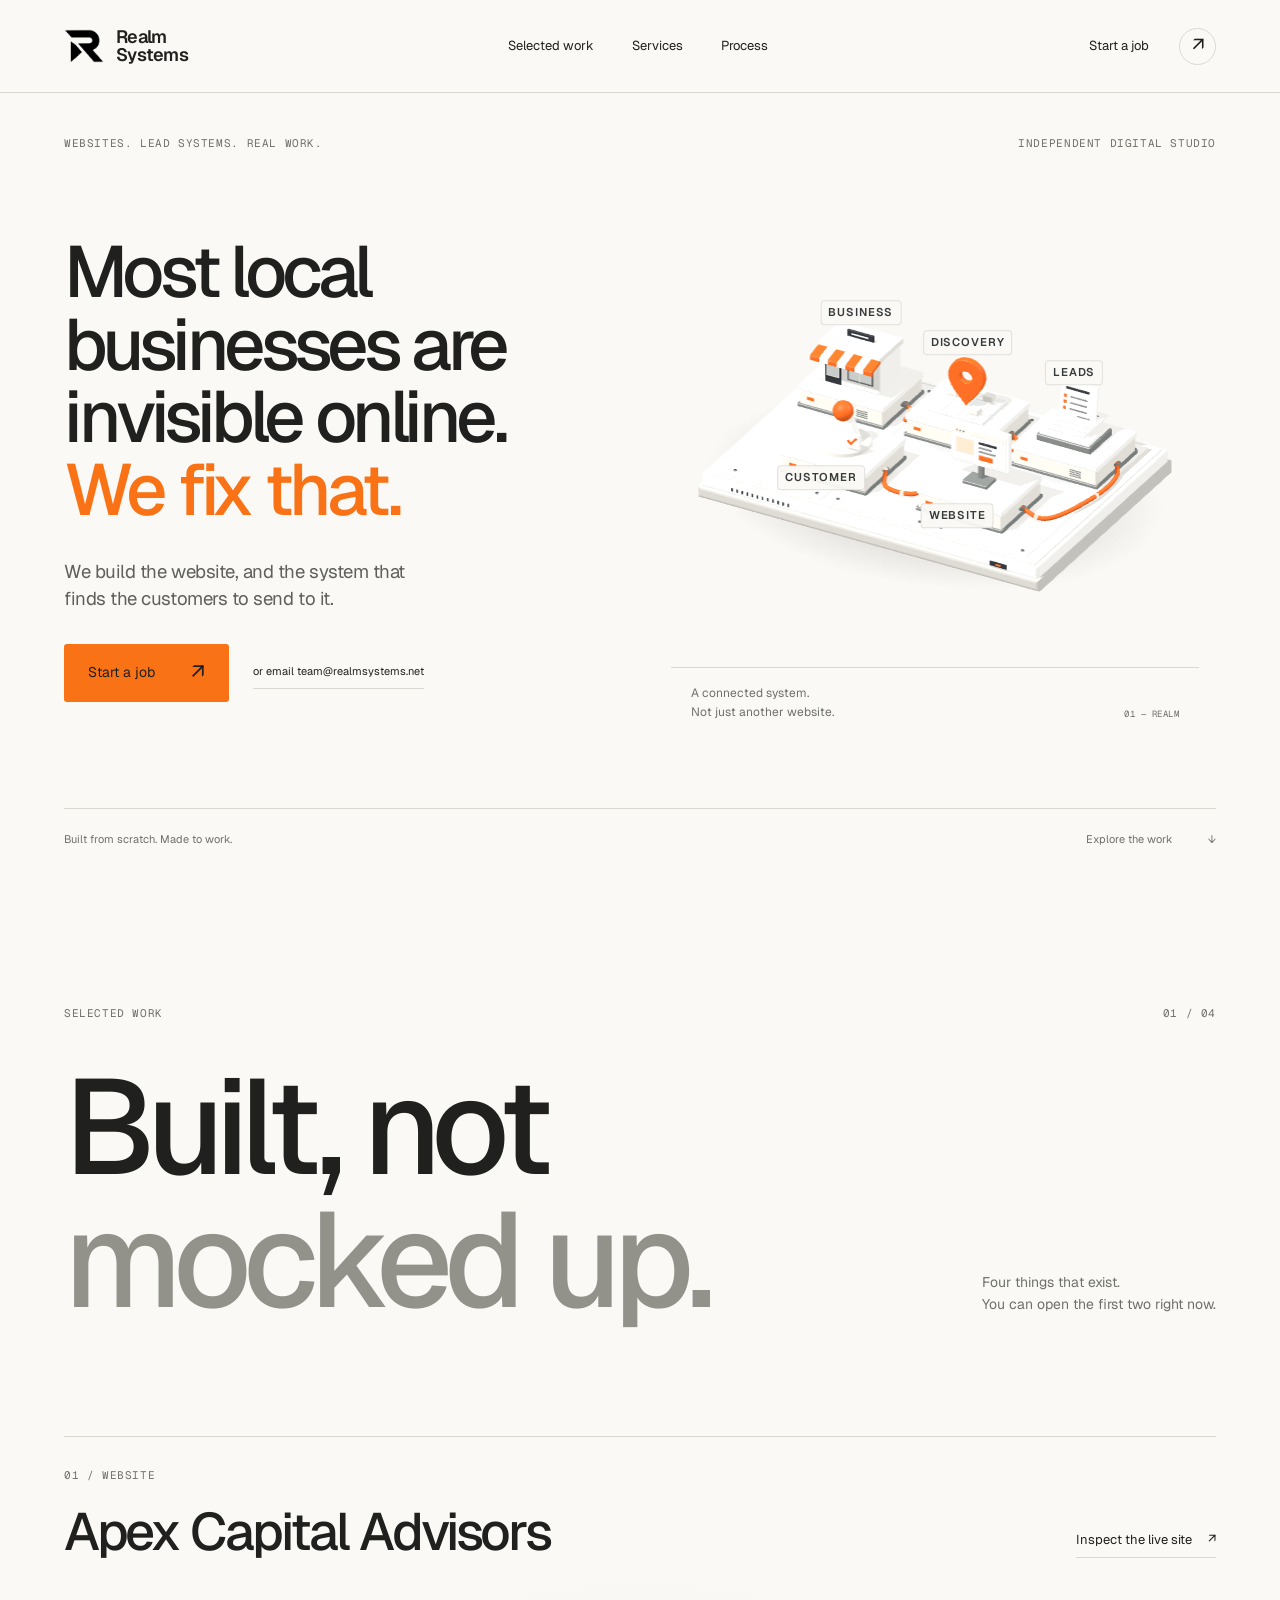
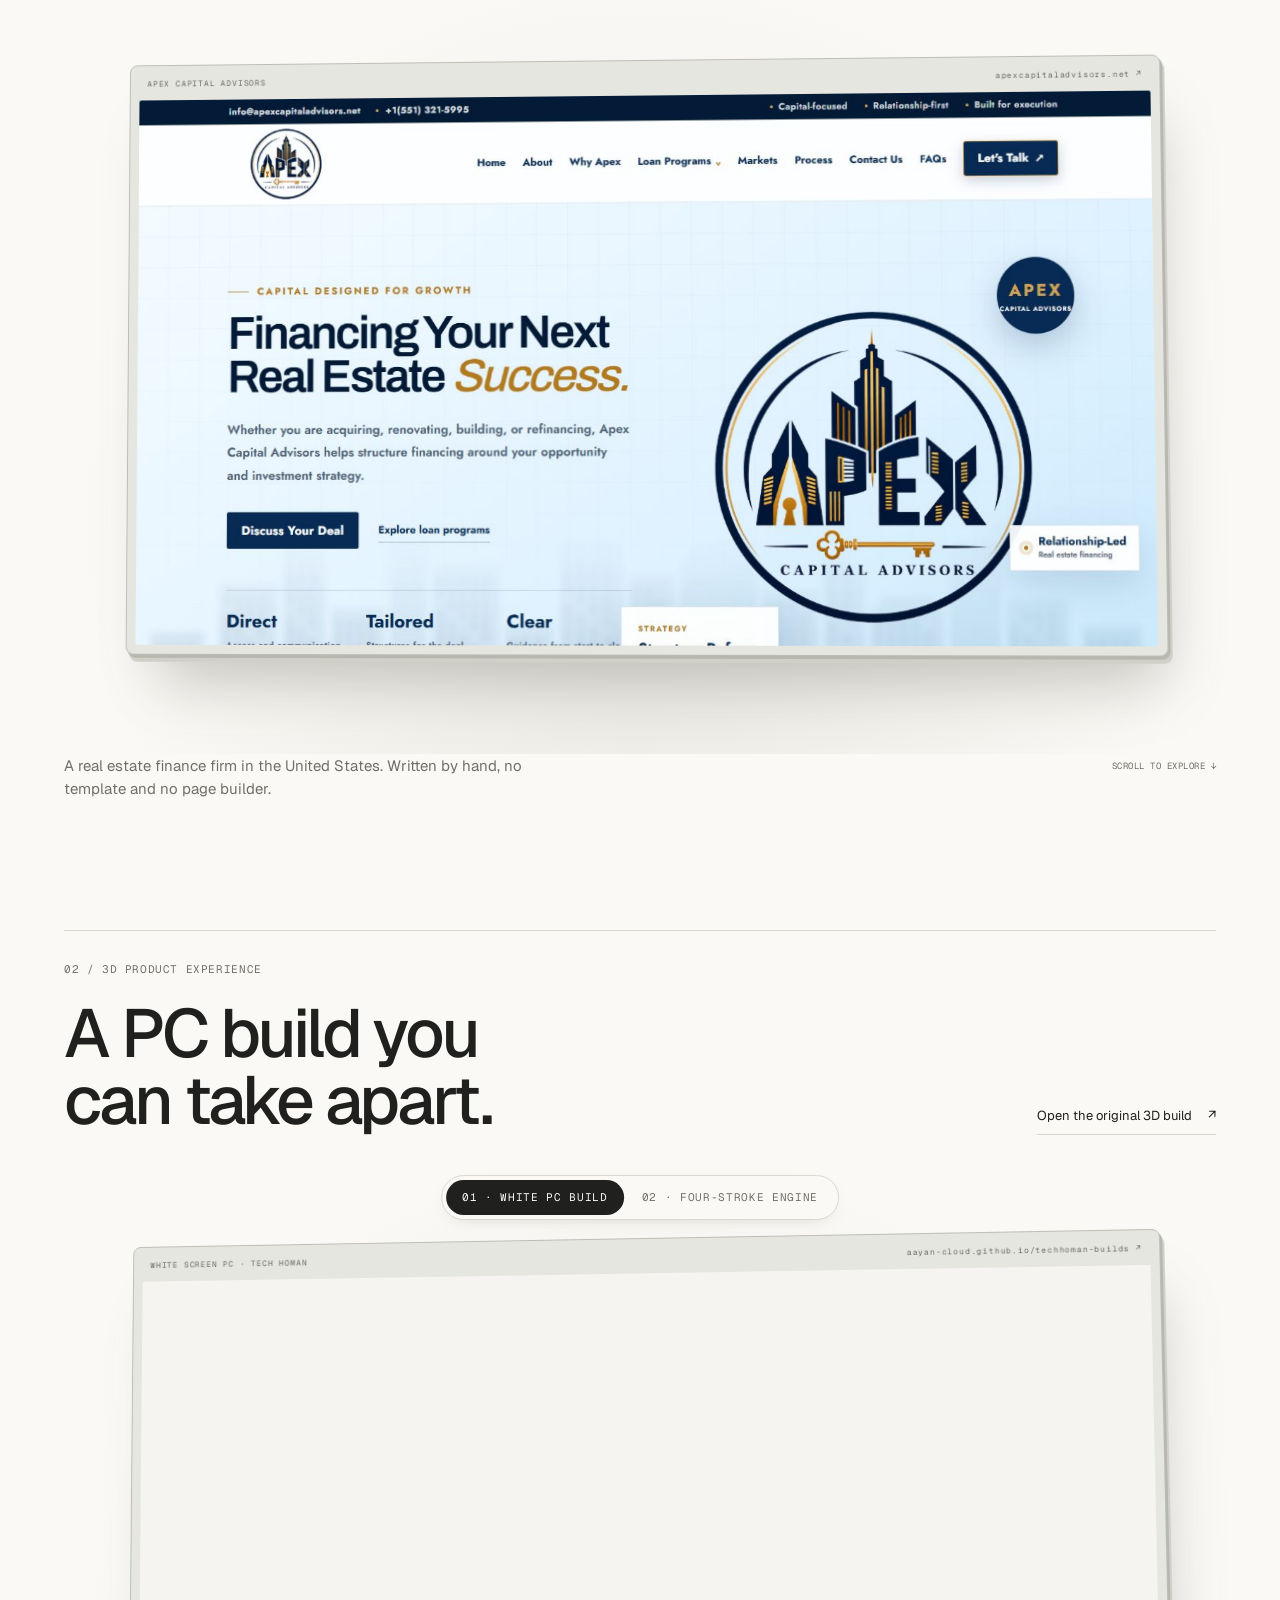
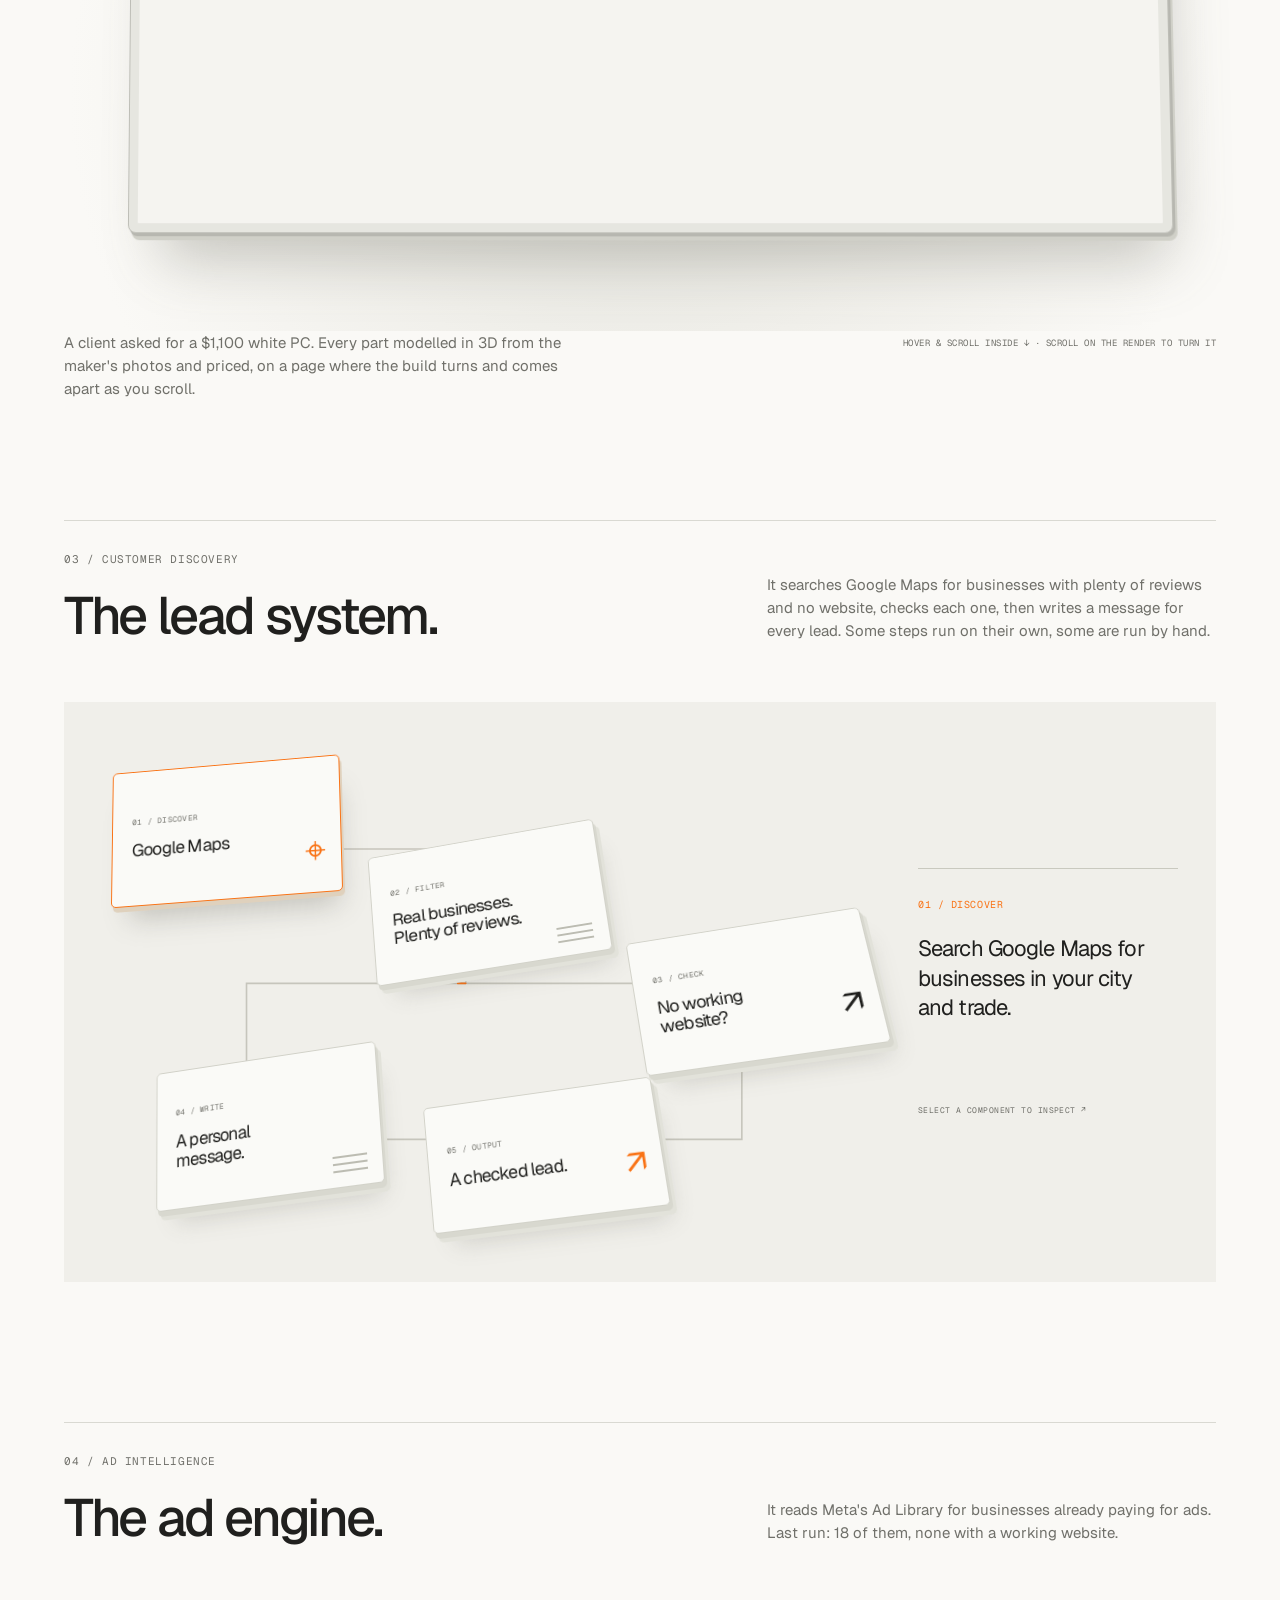
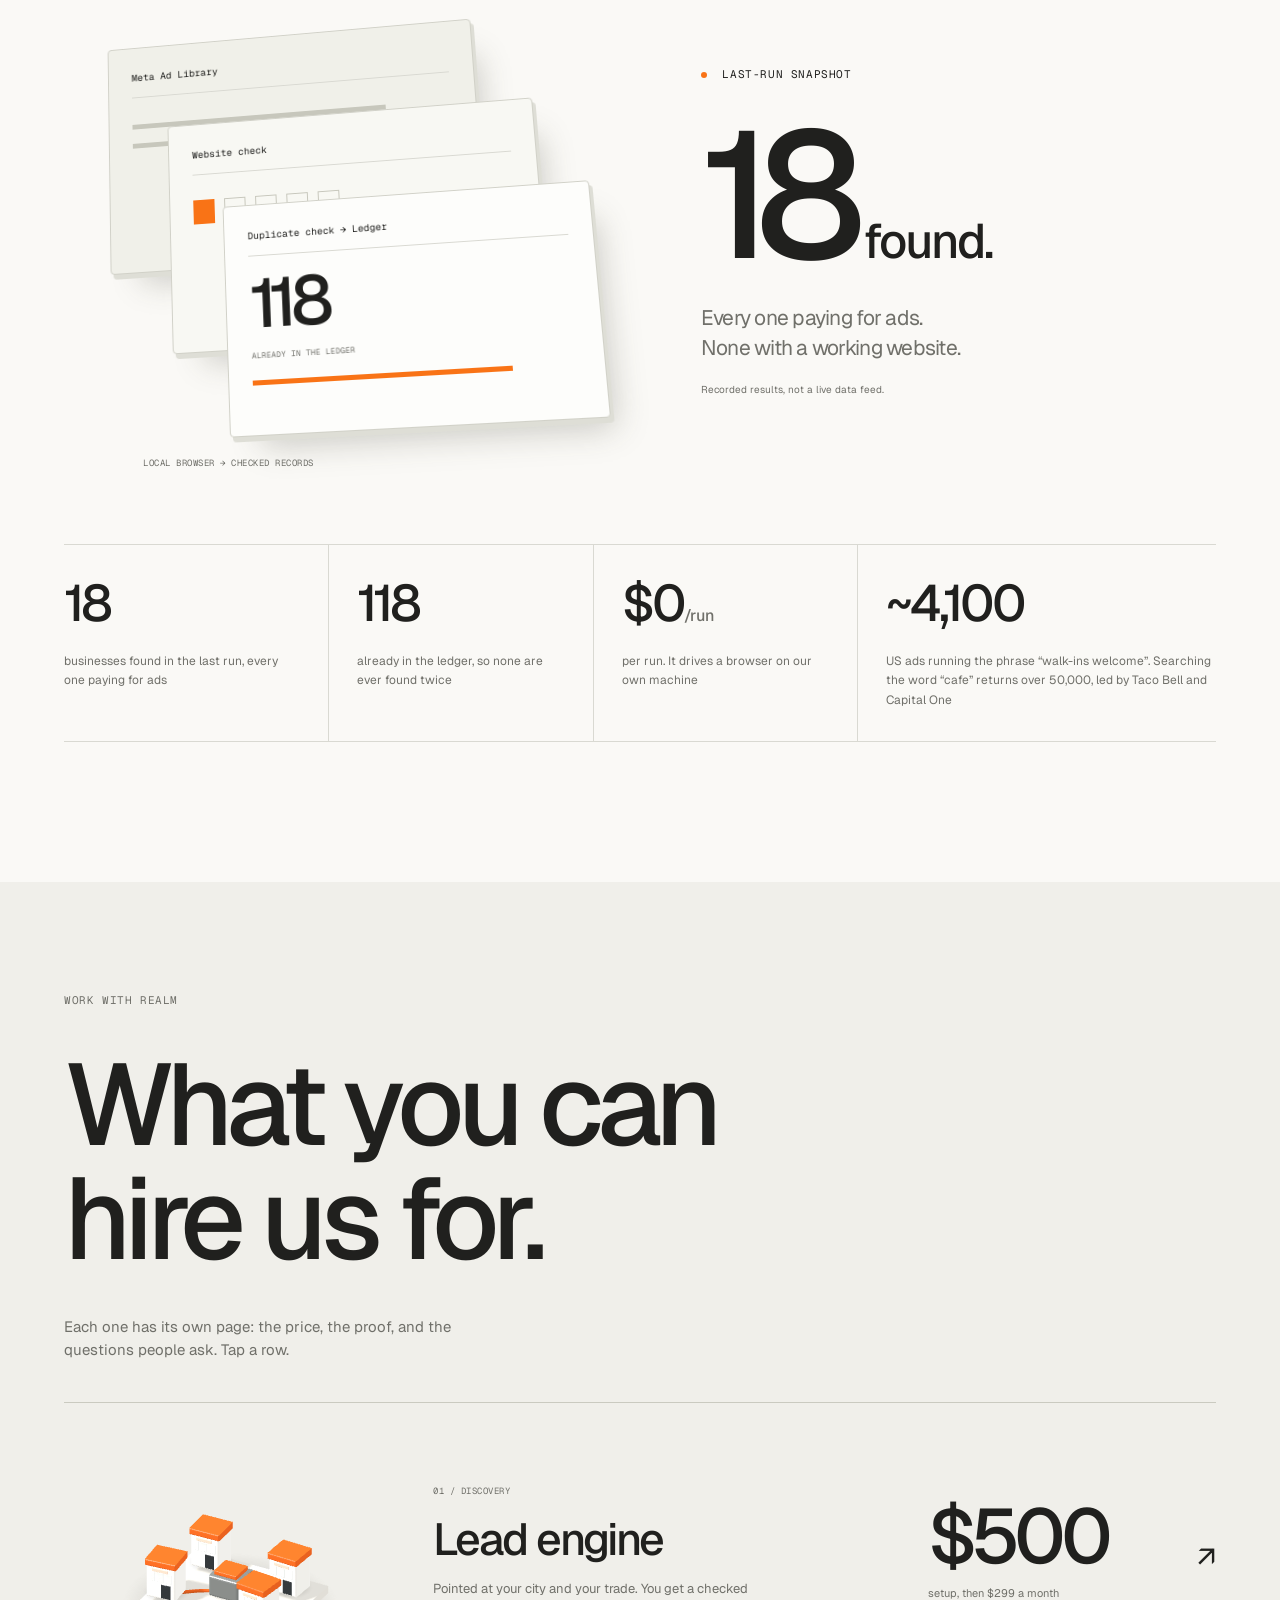
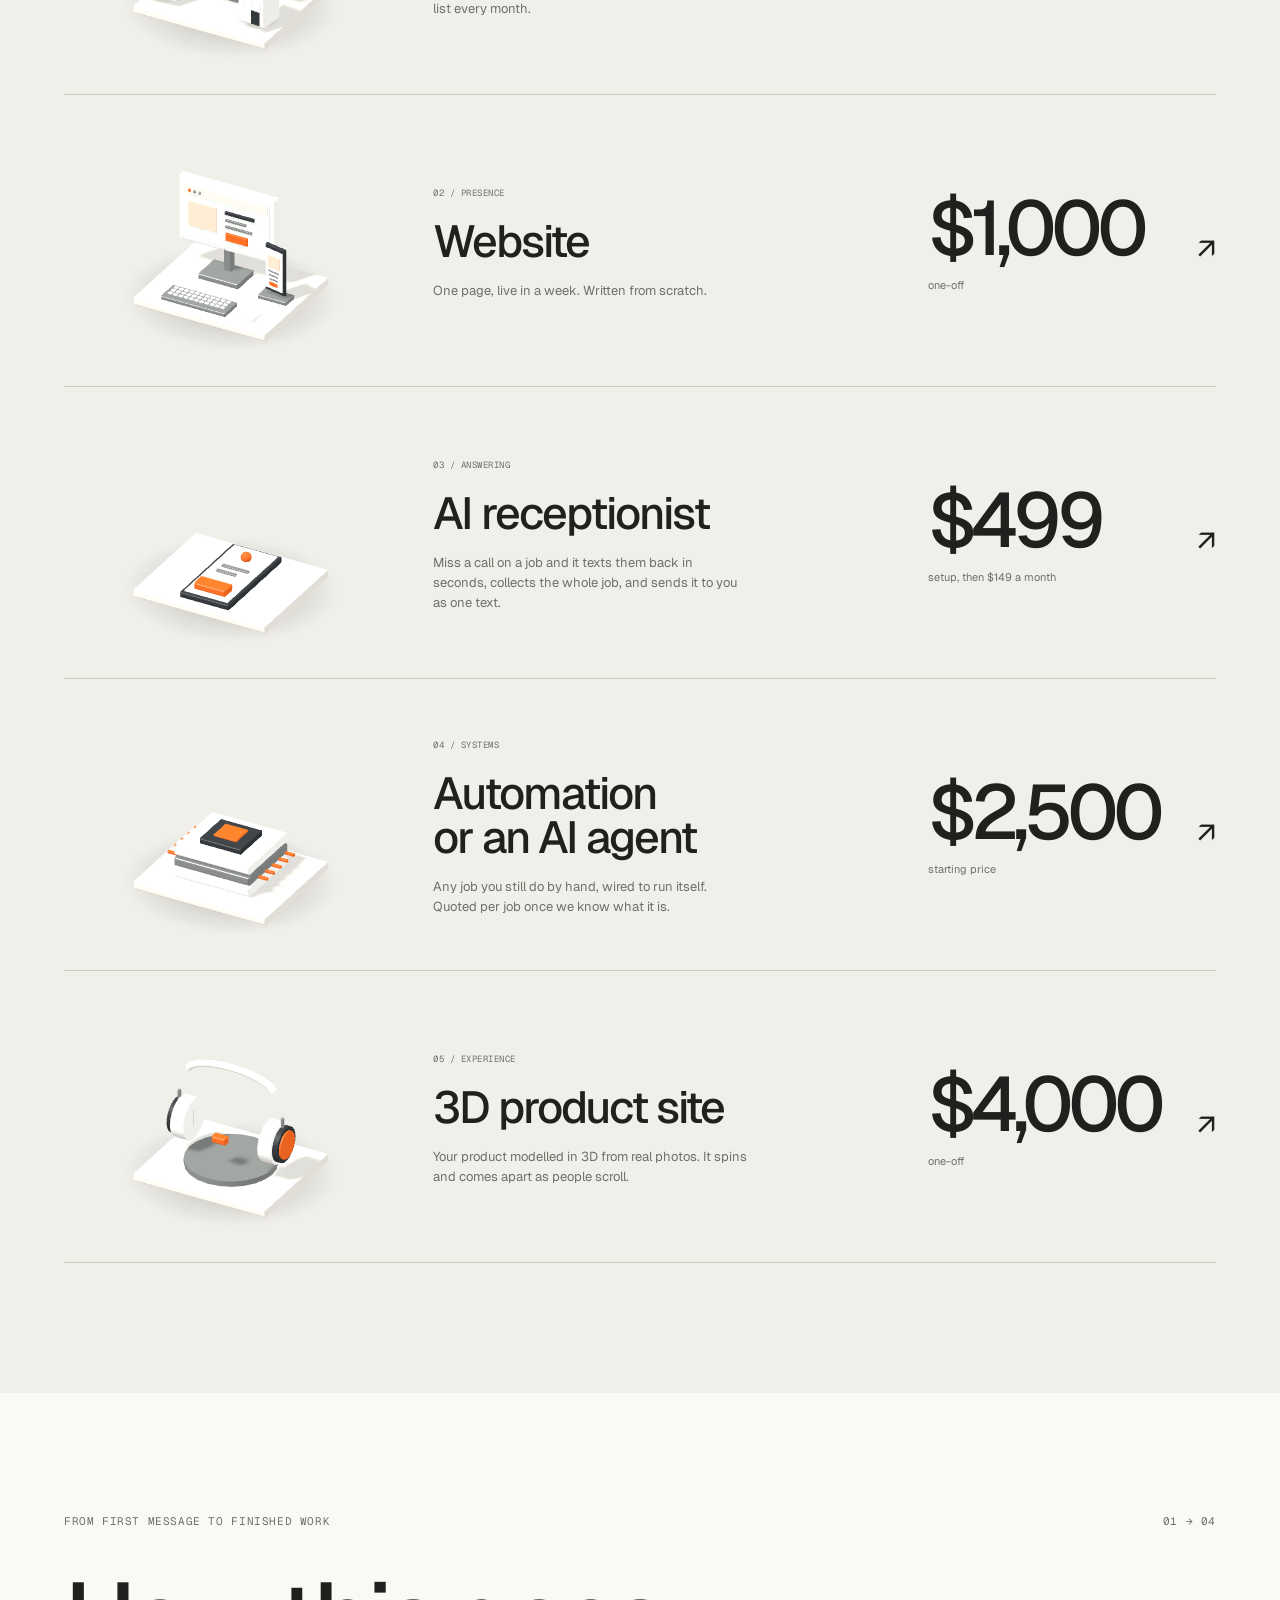
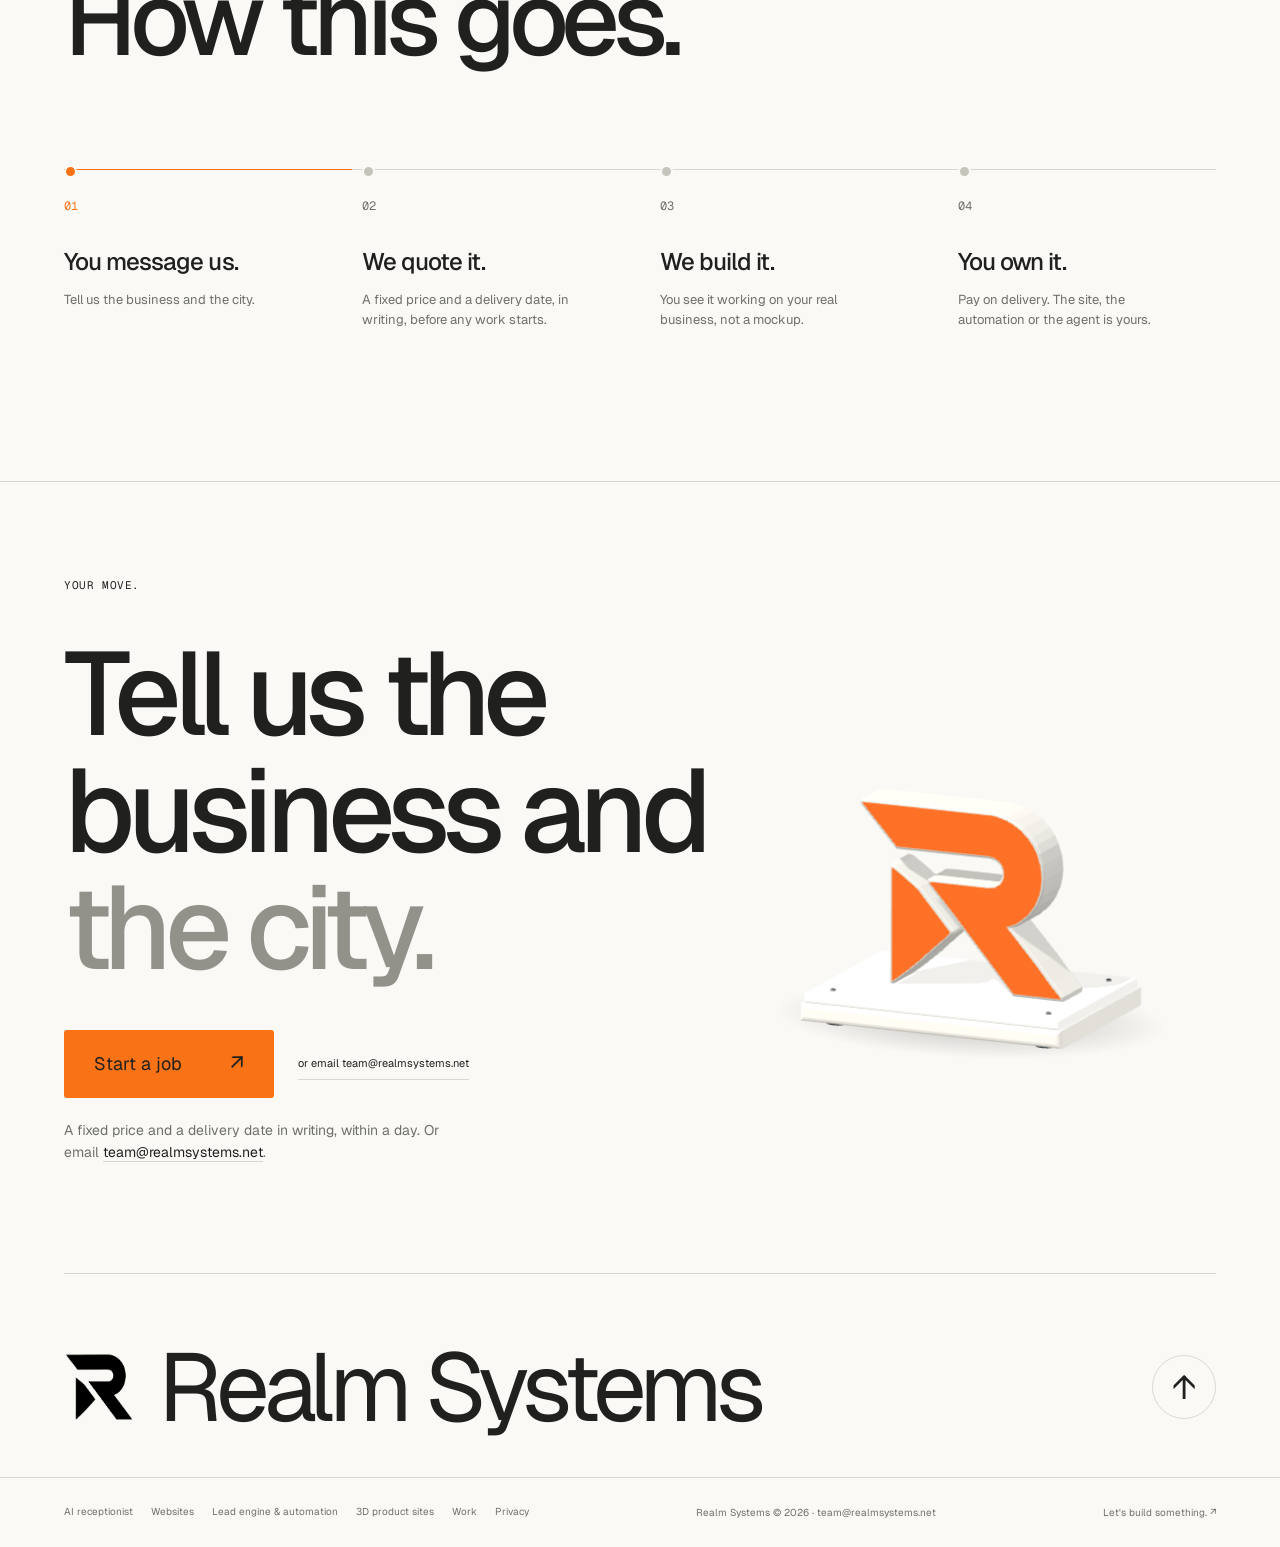
==== index.html @ 483e9499 "Second 3D example: a live four-stroke engine, switchable above the PC build The #pcbuild frame gets " ====
<!doctype html>
<html lang="en">
<head>
<meta charset="utf-8"><meta name="viewport" content="width=device-width,initial-scale=1">
<title>Realm Systems — Built, not mocked up.</title>
<meta name="description" content="AI receptionists, automations, websites and 3D product sites for local businesses. AI receptionist $499 setup then $149 a month. Websites from $1,000.">
<meta property="og:title" content="Realm Systems"><meta property="og:description" content="AI receptionists, automations, websites and 3D product sites for local businesses."><meta property="og:image" content="https://realmsystems.net/assets/logo.png">
<link rel="canonical" href="https://realmsystems.net/">
<script>if(/.pages.dev$/.test(location.hostname))location.replace("https://realmsystems.net"+location.pathname+location.search+location.hash);</script>
<link rel="icon" href="assets/favicon.png"><link rel="preconnect" href="https://fonts.googleapis.com"><link rel="preconnect" href="https://fonts.gstatic.com" crossorigin>
<link href="https://fonts.googleapis.com/css2?family=Geist:wght@400;500;600;700;800;900&family=Geist+Mono:wght@400;500&display=swap" rel="stylesheet">
<link rel="stylesheet" href="styles.css?v=pages7"><link rel="stylesheet" href="pc-original.css">
</head>
<body>
<a class="skip" href="#main">Skip to content</a>

<header class="nav" id="nav"><div class="wrap nav__in"><a class="brand" href="#top"><img src="assets/realm-mark.png" alt="Realm Systems" width="36" height="36"><span>Realm<br>Systems</span></a><nav aria-label="Main navigation"><a href="#work">Selected work</a><a href="#services">Services</a><a href="#process">Process</a></nav><a class="nav__cta" href="start.html">Start a job <span aria-hidden="true">↗︎</span></a></div></header>
<canvas id="gl" aria-hidden="true"></canvas>
<main id="main">
<section class="hero" id="top"><div class="wrap">
<div class="eyebrow hero__eyebrow"><span>Websites. Lead systems. Real work.</span><span class="hero__edition">Independent digital studio</span></div>
<div class="hero__grid"><div class="hero__copy"><h1>Most local businesses are invisible online.<br><span>We fix that.</span></h1><p class="lead">We build the website, and the system that finds the customers to send to it.</p><div class="hero__cta"><a class="btn" href="start.html">Start a job <span aria-hidden="true">↗︎</span></a><a class="text-link" href="mailto:team@realmsystems.net">or email team@realmsystems.net</a></div></div><div class="hero__installation"><div id="hero-stage" class="hero__stage" role="img" aria-label="An architectural installation of the business discovery, lead and website system"></div><div class="exhibit-caption"><span>A connected system.<br>Not just another website.</span><span class="mono">01 — REALM</span></div></div></div>
<div class="hero__bottom"><span>Built from scratch. Made to work.</span><a href="#work">Explore the work <span aria-hidden="true">↓</span></a></div>
</div></section>
<section class="work" id="work"><div class="wrap"><div class="section-top"><span class="eyebrow">Selected work</span><span class="mono">01 / 04</span></div><div class="work__head"><h2>Built, not<br><span class="soft">mocked up.</span></h2><p>Four things that exist.<br>You can open the first two right now.</p></div>
<article class="apex" id="apex"><div class="project-heading"><div><span class="eyebrow">01 / Website</span><h3>Apex Capital Advisors</h3></div><a class="text-link" href="https://www.apexcapitaladvisors.net/" target="_blank" rel="noopener">Inspect the live site <span aria-hidden="true">↗︎</span></a></div><div class="apex__stage" id="apex-stage"><div class="apex__frame" id="apex-frame"><div class="apex__edge"><span>APEX CAPITAL ADVISORS</span><span>apexcapitaladvisors.net ↗︎</span></div><div class="apex__screen"><img id="apex-shot" src="assets/apex-desktop.jpg" alt="The actual Apex Capital Advisors homepage" width="1440" height="4585" loading="lazy"></div></div></div><div class="project-foot"><p>A real estate finance firm in the United States. Written by hand, no template and no page builder.</p><span class="mono" id="apex-readout">SCROLL TO EXPLORE ↓</span></div></article>
<article class="pcbuild" id="pcbuild"><div class="project-heading"><div><span class="eyebrow">02 / 3D product experience</span><h3 id="x3d-title">A PC build you<br>can take apart.</h3></div><a class="text-link" id="x3d-link" href="https://aayan-cloud.github.io/techhoman-builds/white-screen-pc/" target="_blank" rel="noopener"><span id="x3d-link-text">Open the original 3D build</span> <span aria-hidden="true">↗︎</span></a></div><div class="apex__stage" id="pc-stage"><div class="xswitch" role="tablist" aria-label="3D examples"><button type="button" role="tab" id="x3d-tab-pc" data-x="pc" data-short=" · PC build" aria-selected="true" aria-controls="pc-frame">01 <span>· White PC build</span></button><button type="button" role="tab" id="x3d-tab-engine" data-x="engine" data-short=" · Engine" aria-selected="false" aria-controls="pc-frame" tabindex="-1">02 <span>· Four-stroke engine</span></button></div><div class="apex__frame" id="pc-frame" role="tabpanel" aria-labelledby="x3d-tab-pc"><div class="apex__edge"><span id="x3d-edge-l">WHITE SCREEN PC · TECH HOMAN</span><span id="x3d-edge-r">aayan-cloud.github.io/techhoman-builds ↗︎</span></div><div class="apex__screen"><iframe id="pc-shot" src="https://aayan-cloud.github.io/techhoman-builds/white-screen-pc/" title="The White PC with a Screen build site, live: scroll it, turn the build, take it apart" loading="lazy"></iframe></div></div></div><div class="project-foot"><p id="x3d-foot">A client asked for a $1,100 white PC. Every part modelled in 3D from the maker's photos and priced, on a page where the build turns and comes apart as you scroll.</p><span class="mono" id="pc-readout">HOVER &amp; SCROLL INSIDE ↓ · SCROLL ON THE RENDER TO TURN IT</span></div></article>
<article class="lead-project" id="leadsys"><div class="project-heading"><div><span class="eyebrow">03 / Customer discovery</span><h3>The lead system.</h3></div><p>It searches Google Maps for businesses with plenty of reviews and no website, checks each one, then writes a message for every lead. Some steps run on their own, some are run by hand.</p></div><div class="lead-exhibit"><div class="lead-machine" id="pipeline"><svg class="lead-wires" viewBox="0 0 1000 600" preserveAspectRatio="none" aria-hidden="true"><path d="M160 135H480V290H820M480 290H210V470H520H820V290"/><path class="signal" d="M160 135H480V290H820M480 290H210V470H520H820V290"/></svg><button type="button" class="pipe__node node-map is-active" data-key="map" aria-pressed="true"><small>01 / DISCOVER</small><span>Google Maps</span><i class="map-mark" aria-hidden="true">⌖</i></button><button type="button" class="pipe__node node-filter" data-key="filter" aria-pressed="false"><small>02 / FILTER</small><span>Real businesses.<br>Plenty of reviews.</span><i class="filter-lines" aria-hidden="true"></i></button><button type="button" class="pipe__node node-check" data-key="check" aria-pressed="false"><small>03 / CHECK</small><span>No working<br>website?</span><i class="check-mark" aria-hidden="true">↗︎</i></button><button type="button" class="pipe__node node-message" data-key="message" aria-pressed="false"><small>04 / WRITE</small><span>A personal<br>message.</span><i class="message-lines" aria-hidden="true"></i></button><button type="button" class="pipe__node node-lead" data-key="lead" aria-pressed="false"><small>05 / OUTPUT</small><span>A checked lead.</span><i class="output-mark" aria-hidden="true">↗︎</i></button></div><div class="lead-detail"><span class="eyebrow" id="pipe-title">01 / Discover</span><p id="pipe-desc" aria-live="polite">Search Google Maps for businesses in your city and trade.</p><span class="mono">SELECT A COMPONENT TO INSPECT ↗︎</span></div></div></article>
<article class="ad-project" id="adengine"><div class="project-heading"><div><span class="eyebrow">04 / Ad intelligence</span><h3>The ad engine.</h3></div><p>It reads Meta's Ad Library for businesses already paying for ads. Last run: 18 of them, none with a working website.</p></div><div class="ad-exhibit"><div class="ad-machine" aria-label="Illustration of the ad engine, from Meta Ad Library through website and duplicate checks to a ledger"><div class="ad-layer ad-layer--back"><span>Meta Ad Library</span><div class="ad-paper-lines"></div><div class="ad-paper-lines short"></div></div><div class="ad-layer ad-layer--mid"><span>Website check</span><div class="ad-scan"><i></i><i></i><i></i><i></i><i></i></div></div><div class="ad-layer ad-layer--front"><span>Duplicate check → Ledger</span><strong>118</strong><small>ALREADY IN THE LEDGER</small><div class="ad-ledger-rule"></div></div><div class="ad-machine__caption mono">LOCAL BROWSER → CHECKED RECORDS</div></div><div class="ad-result"><span class="eyebrow"><i class="orange-dot"></i> Last-run snapshot</span><strong>18<span>found.</span></strong><p>Every one paying for ads.<br>None with a working website.</p><span class="snapshot-note">Recorded results, not a live data feed.</span></div></div><div class="figures" id="figures"><div class="fig"><b>18</b><p>businesses found in the last run, every one paying for ads</p></div><div class="fig"><b>118</b><p>already in the ledger, so none are ever found twice</p></div><div class="fig"><b>$0<span>/run</span></b><p>per run. It drives a browser on our own machine</p></div><div class="fig"><b>~4,100</b><p>US ads running the phrase “walk-ins welcome”. Searching the word “cafe” returns over 50,000, led by Taco Bell and Capital One</p></div></div></article>
</div></section>
<section class="services" id="services"><div class="wrap"><div class="section-top"><span class="eyebrow">Work with Realm</span></div><h2>What you can<br>hire us for.</h2><p class="svc__note">Each one has its own page: the price, the proof, and the questions people ask. Tap a row.</p><div class="svc">
<a class="svc__row" href="automation.html" data-svc="leads"><div class="svc__obj" data-obj="leads" aria-hidden="true"></div><div class="svc__copy"><span class="eyebrow">01 / Discovery</span><h3>Lead engine</h3><p>Pointed at your city and your trade. You get a checked list every month.</p></div><div class="svc__price"><strong>$500</strong><small>setup, then $299 a month</small><span class="svc__arrow" aria-hidden="true">↗︎</span></div></a>
<a class="svc__row" href="websites.html" data-svc="website"><div class="svc__obj" data-obj="website" aria-hidden="true"></div><div class="svc__copy"><span class="eyebrow">02 / Presence</span><h3>Website</h3><p>One page, live in a week. Written from scratch.</p></div><div class="svc__price"><strong>$1,000</strong><small>one-off</small><span class="svc__arrow" aria-hidden="true">↗︎</span></div></a>
<a class="svc__row" href="receptionist.html" data-svc="receptionist"><div class="svc__obj" data-obj="receptionist" aria-hidden="true"></div><div class="svc__copy"><span class="eyebrow">03 / Answering</span><h3>AI receptionist</h3><p>Miss a call on a job and it texts them back in seconds, collects the whole job, and sends it to you as one text.</p></div><div class="svc__price"><strong>$499</strong><small>setup, then $149 a month</small><span class="svc__arrow" aria-hidden="true">↗︎</span></div></a><a class="svc__row" href="automation.html" data-svc="automation"><div class="svc__obj" data-obj="automation" aria-hidden="true"></div><div class="svc__copy"><span class="eyebrow">04 / Systems</span><h3>Automation<br>or an AI agent</h3><p>Any job you still do by hand, wired to run itself. Quoted per job once we know what it is.</p></div><div class="svc__price"><strong>$2,500</strong><small>starting price</small><span class="svc__arrow" aria-hidden="true">↗︎</span></div></a>
<a class="svc__row" href="3d.html" data-svc="3d"><div class="svc__obj" data-obj="3d" aria-hidden="true"></div><div class="svc__copy"><span class="eyebrow">05 / Experience</span><h3>3D product site</h3><p>Your product modelled in 3D from real photos. It spins and comes apart as people scroll.</p></div><div class="svc__price"><strong>$4,000</strong><small>one-off</small><span class="svc__arrow" aria-hidden="true">↗︎</span></div></a>
</div></div></section>
<section class="process" id="process"><div class="wrap"><div class="section-top"><span class="eyebrow">From first message to finished work</span><span class="mono">01 → 04</span></div><h2>How this goes.</h2><div class="journey" id="journey"><div class="journey__rail" aria-hidden="true"><i id="journey-rail-fill"></i></div><ol class="journey__track" id="journey-track"><li class="jstep is-active"><span class="jstep__n">01</span><h3>You message us.</h3><p>Tell us the business and the city.</p></li><li class="jstep"><span class="jstep__n">02</span><h3>We quote it.</h3><p>A fixed price and a delivery date, in writing, before any work starts.</p></li><li class="jstep"><span class="jstep__n">03</span><h3>We build it.</h3><p>You see it working on your real business, not a mockup.</p></li><li class="jstep"><span class="jstep__n">04</span><h3>You own it.</h3><p>Pay on delivery. The site, the automation or the agent is yours.</p></li></ol></div></div></section>
<section class="close" id="contact"><div class="wrap"><span class="eyebrow">Your move.</span><div class="close__grid"><div class="close__copy"><h2>Tell us the<br>business and<br><span class="soft">the city.</span></h2><div class="hero__cta close__cta"><a class="btn" href="start.html">Start a job <span aria-hidden="true">↗︎</span></a><a class="text-link" href="mailto:team@realmsystems.net">or email team@realmsystems.net</a></div><p class="close__contact">A fixed price and a delivery date in writing, within a day. Or email <a href="mailto:team@realmsystems.net">team@realmsystems.net</a>.</p></div><div class="close__stage" id="close-stage" aria-hidden="true"></div></div><div class="close__signature"><img src="assets/realm-mark.png" alt="Realm Systems mark" width="100" height="100"><span>Realm Systems</span><a href="#top" aria-label="Back to top">↑</a></div></div></section>
</main><footer><div class="wrap foot"><nav class="foot__links" aria-label="Pages"><a href="receptionist.html">AI receptionist</a><a href="websites.html">Websites</a><a href="automation.html">Lead engine &amp; automation</a><a href="3d.html">3D product sites</a><a href="work.html">Work</a><a href="privacy.html">Privacy</a></nav><span>Realm Systems © <span id="year">2026</span> · <a href="mailto:team@realmsystems.net">team@realmsystems.net</a></span><a href="start.html">Let's build something. ↗︎</a></div></footer>
<script src="js/three.min.js"></script><script src="js/world.js?v=stage2"></script><script src="js/sections.js?v=stage8"></script></body></html>
---- styles.css ----
/* Realm — a white editorial portfolio, composed as exhibits. */
:root{--paper:#faf9f6;--white:#fff;--ink:#20201e;--muted:#70706a;--line:#d9d9d2;--accent:#f97316;--pad:clamp(22px,5vw,84px);--ease:cubic-bezier(.2,.7,.2,1)}
*{box-sizing:border-box}html{scroll-behavior:smooth;scroll-padding-top:100px;overflow-x:clip}body{margin:0;background:var(--paper);color:var(--ink);font-family:Geist,Arial,sans-serif;font-size:16px;line-height:1.55;-webkit-font-smoothing:antialiased}img{display:block;max-width:100%;height:auto}a{color:inherit}button,input{font:inherit}button,a,input{-webkit-tap-highlight-color:transparent}a:focus-visible,button:focus-visible,input:focus-visible{outline:3px solid var(--accent);outline-offset:6px}button{cursor:pointer}h1,h2,h3,p{margin:0}h1,h2,h3{line-height:.99;letter-spacing:-.06em;font-weight:500}h2{font-size:clamp(60px,9vw,140px)}h3{font-size:clamp(35px,4.1vw,66px);letter-spacing:-.045em}p{text-wrap:pretty}.wrap{width:100%;max-width:1640px;padding-inline:var(--pad);margin:auto}.mono,.eyebrow{font-family:'Geist Mono',monospace;font-size:11px;letter-spacing:.055em;font-weight:400}.eyebrow{text-transform:uppercase}.soft{color:#92928b}.skip{position:fixed;left:20px;top:-80px;padding:14px 20px;background:#fff;z-index:100}.skip:focus{top:20px}.deal{padding:10px var(--pad);background:#efeee8;border-bottom:1px solid var(--line);display:flex;justify-content:center;align-items:center;gap:34px;font-family:'Geist Mono',monospace;font-size:11px;letter-spacing:.065em;position:relative;z-index:30}.deal>span:before{content:'';display:inline-block;width:6px;height:6px;background:var(--accent);margin-right:12px;border-radius:50%}.deal a{text-decoration:none;color:var(--muted);letter-spacing:0}.deal a span{margin-left:10px}.nav{position:sticky;top:0;background:rgba(250,249,246,.96);z-index:30;border-bottom:1px solid var(--line)}.nav__in{height:92px;display:flex;justify-content:space-between;align-items:center;gap:25px}.brand{display:flex;align-items:center;gap:12px;text-decoration:none;font-size:18px;letter-spacing:-.04em;font-weight:600;line-height:1.02}.brand img{width:40px;height:40px;object-fit:contain;mix-blend-mode:multiply}.nav nav{display:flex;gap:38px;align-items:center}.nav nav a{text-decoration:none;font-size:13px}.nav sup{font-family:'Geist Mono',monospace;font-size:9px;color:var(--muted);margin-left:3px}.nav__cta{text-decoration:none;font-size:13px;display:flex;gap:30px;align-items:center}.nav__cta span{display:grid;place-items:center;border:1px solid var(--line);width:37px;height:37px;border-radius:50%;font-size:20px;transition:background .2s}.nav__cta:hover span{background:var(--accent);border-color:var(--accent)}#gl{position:fixed;inset:0;width:100%;height:100%;z-index:2;pointer-events:none}main{position:relative}main p,main h1,main h2,main h3,.hero__copy,.close__copy,.exhibit-caption,.hero__bottom,.svc__copy,.svc__price{position:relative;z-index:3}.hero{padding-top:42px}.hero__eyebrow{display:flex;justify-content:space-between;color:var(--muted)}.hero__grid{display:grid;grid-template-columns:1.05fr 1fr;gap:0;align-items:center;margin-top:47px}.hero__copy{padding-right:8px}.hero h1{font-size:clamp(54px,5.65vw,89px);line-height:1.005;font-weight:500;max-width:11.5ch;letter-spacing:-.065em}.hero h1 span{color:var(--accent)}.hero .lead{font-size:clamp(17px,1.45vw,22px);line-height:1.45;max-width:32ch;margin-top:32px;color:#60605b;letter-spacing:-.025em}.hero__cta{display:flex;align-items:center;gap:24px;margin-top:32px;flex-wrap:wrap}.btn{display:inline-flex;align-items:center;justify-content:space-between;gap:36px;padding:18px 24px;min-height:57px;background:var(--accent);color:#20201e;font-size:14px;text-decoration:none;border-radius:3px;transition:transform .25s,background .25s}.btn:hover{background:#f88a3b;transform:translateY(-3px)}.btn span{font-size:22px;line-height:1}.text-link{display:inline-flex;align-items:center;gap:16px;text-decoration:none;border-bottom:1px solid var(--line);padding:8px 0;font-size:13px;line-height:1.4}.text-link:hover{border-color:var(--accent)}.hero__cta .text-link{font-size:11px}.hero__installation{min-width:0;align-self:center;position:relative}.hero__stage{width:100%;aspect-ratio:1.2;position:relative;min-width:0}.exhibit-caption{display:flex;justify-content:space-between;align-items:end;padding:16px 20px;border-top:1px solid var(--line);font-size:12px;color:var(--muted);margin:0 3%}.exhibit-caption .mono{font-size:9px}.hero__bottom{display:flex;justify-content:space-between;margin-top:70px;padding:22px 0;border-top:1px solid var(--line);font-size:11px;color:var(--muted)}.hero__bottom a{text-decoration:none;display:flex;gap:36px}.work{padding-top:135px}.section-top{display:flex;justify-content:space-between;align-items:center;gap:22px;margin-bottom:38px;color:var(--muted)}.work__head{display:flex;justify-content:space-between;align-items:end;gap:40px;margin-bottom:110px}.work__head h2{font-size:clamp(70px,10.5vw,168px)}.work__head p{font-size:14px;max-width:27ch;color:var(--muted);margin-bottom:10px}.project-heading{border-top:1px solid var(--line);padding-top:30px;display:flex;align-items:end;justify-content:space-between;gap:60px}.project-heading .eyebrow{display:block;margin-bottom:22px;color:var(--muted)}.project-heading>p,.project-heading .pc-intro{width:39%;max-width:450px;font-size:15px;color:var(--muted)}.project-heading h3{font-size:clamp(35px,4.1vw,64px)}.apex__stage{perspective:1600px;position:relative;padding:90px 5% 100px;background:radial-gradient(ellipse at 50% 70%,#e4e4de 0%,#f0efea 35%,var(--paper) 70%);margin-top:10px}.apex__frame{padding:9px;border:1px solid #bdbdb6;border-radius:8px;background:#e6e6e0;box-shadow:2px 3px 0 #b7b7b0,4px 7px 0 #d0d0c8,15px 45px 55px -20px #66665a55;transform:rotateX(3deg) rotateY(-3deg) rotateZ(-.4deg);transform-origin:center;will-change:transform}.apex__edge{display:flex;justify-content:space-between;padding:3px 8px 11px;font-family:'Geist Mono',monospace;font-size:8px;letter-spacing:.1em;color:#696961}.apex__screen{position:relative;overflow-x:hidden;overflow-y:auto;aspect-ratio:1.85;border-radius:2px;background:#fff;scrollbar-width:thin;scrollbar-color:#bdbdb6 #f0efea}.apex__screen img{width:100%;height:auto;will-change:transform}
.apex__screen iframe{display:block;width:100%;height:100%;border:0;background:#f5f4f0}.project-foot{display:flex;align-items:start;justify-content:space-between;gap:40px;margin-top:0}.project-foot p{font-size:15px;max-width:52ch;color:var(--muted)}.project-foot .mono{font-size:9px;color:var(--muted);padding-top:6px;white-space:nowrap}.lead-project{padding-top:120px}.lead-exhibit{margin-top:60px;background:#f0efea;min-height:570px;display:grid;grid-template-columns:1fr 260px;gap:30px;padding:30px 38px 30px 12px;align-items:center;position:relative}.lead-machine{position:relative;height:520px;perspective:1000px;min-width:0}.lead-wires{position:absolute;inset:0;width:100%;height:100%;fill:none;stroke:#c6c5bc;stroke-width:2;stroke-linecap:round}.lead-wires .signal{stroke:var(--accent);stroke-dasharray:10 800;animation:signal 12s linear infinite}@keyframes signal{to{stroke-dashoffset:-1620}}.pipe__node{position:absolute;background:#fafaf7;border:1px solid #d2d2c9;border-radius:5px;text-align:left;padding:20px;color:var(--ink);width:29%;height:142px;transform:rotateX(18deg) rotateY(-10deg) rotateZ(-6deg);box-shadow:2px 5px 0 #d8d8cf,5px 9px 0 #e2e2da,10px 23px 22px -12px #52524735;transition:transform .4s var(--ease),border .3s,box-shadow .3s;z-index:3}.pipe__node small{display:block;font-family:'Geist Mono',monospace;font-size:8px;letter-spacing:.03em;color:var(--muted);margin-bottom:14px}.pipe__node>span{font-size:clamp(13px,1.4vw,20px);letter-spacing:-.045em;line-height:1.1;display:block}.pipe__node.is-active,.pipe__node:hover{transform:translateY(-9px) rotateX(10deg) rotateY(-5deg) rotateZ(-3deg);border-color:var(--accent);box-shadow:2px 5px 0 #dfd1bd,8px 25px 26px -12px #52524745}.node-map{left:4%;top:7%}.node-filter{left:36%;top:19%}.node-check{right:2%;top:36%}.node-message{left:9%;top:62%}.node-lead{left:43%;top:69%;height:128px}.pipe__node i{position:absolute;right:15px;bottom:14px;font-style:normal}.map-mark{font-size:37px;color:var(--accent)}.check-mark{font-size:34px}.output-mark{font-size:34px;color:var(--accent)}.filter-lines,.message-lines{width:35px;height:17px;background:repeating-linear-gradient(0deg,#bcbcb2 0px,#bcbcb2 2px,transparent 2px,transparent 7px)}.lead-detail{border-top:1px solid #c9c9bf;padding-top:22px;align-self:center;position:relative;z-index:3}.lead-detail .eyebrow{color:var(--accent);font-size:10px}.lead-detail p{font-size:22px;line-height:1.35;letter-spacing:-.04em;margin-top:18px;min-height:145px}.lead-detail>.mono{font-size:8px;display:block;color:var(--muted);margin-top:25px}.ad-project{padding-top:140px;padding-bottom:140px}.ad-exhibit{display:grid;grid-template-columns:1.1fr 1fr;align-items:center;min-height:570px;gap:70px}.ad-machine{height:490px;position:relative;perspective:1100px}.ad-layer{position:absolute;width:66%;height:235px;border:1px solid #d1d1c8;border-radius:4px;background:#fdfdfb;padding:24px;transform:rotateX(10deg) rotateY(-6deg) rotateZ(-3deg);box-shadow:3px 5px 0 #deded6,18px 24px 30px -15px #44443544}.ad-layer>span{font-family:'Geist Mono',monospace;font-size:10px;display:block;border-bottom:1px solid var(--line);padding-bottom:12px}.ad-layer--back{left:7%;top:45px;background:#f0f0e9}.ad-layer--mid{left:18%;top:124px;background:#f8f8f3}.ad-layer--front{left:28%;top:207px}.ad-paper-lines{width:80%;height:5px;background:#c7c7bc;margin-top:28px}.ad-paper-lines.short{width:50%;margin-top:15px}.ad-scan{display:flex;gap:10px;margin-top:26px}.ad-scan i{display:block;width:22px;height:25px;border:1px solid #c7c7bc}.ad-scan i:first-child{background:var(--accent);border:0}.ad-layer strong{font-size:70px;line-height:1.1;letter-spacing:-.07em;display:block;margin-top:10px;font-weight:500}.ad-layer small{font-family:'Geist Mono',monospace;font-size:8px;color:var(--muted)}.ad-ledger-rule{width:80%;height:5px;background:var(--accent);margin-top:15px}.ad-machine__caption{position:absolute;bottom:3px;left:14%;font-size:9px;color:var(--muted)}.ad-result{position:relative;z-index:3}.orange-dot{display:inline-block;width:6px;height:6px;border-radius:50%;background:var(--accent);margin-right:8px}.ad-result>strong{display:block;font-size:clamp(110px,14vw,210px);font-weight:500;line-height:.9;letter-spacing:-.08em;margin:28px 0}.ad-result>strong span{font-size:.27em;margin-left:10px;letter-spacing:-.04em}.ad-result p{font-size:21px;line-height:1.4;letter-spacing:-.035em;color:var(--muted)}.snapshot-note{font-size:10px;color:var(--muted);display:block;margin-top:20px}.figures{display:grid;grid-template-columns:1fr 1fr 1fr 1.35fr;border-block:1px solid var(--line);margin-top:30px}.fig{padding:30px 28px;border-right:1px solid var(--line)}.fig:first-child{padding-left:0}.fig:last-child{padding-right:0;border:0}.fig b{font-size:clamp(38px,4vw,60px);font-weight:500;letter-spacing:-.06em;line-height:1.1;display:block}.fig b span{font-size:16px;color:var(--muted);letter-spacing:-.02em}.fig p{font-size:12px;line-height:1.65;color:var(--muted);margin-top:20px}.services{padding-block:110px 130px;background:#f0efea}.discount{font-family:'Geist Mono',monospace;font-size:10px;padding:8px 12px;border:1px solid #d4d0c4;border-radius:2px;color:var(--ink)}.services h2{margin-bottom:90px}.svc{border-top:1px solid #cacac0}.svc__row{display:grid;grid-template-columns:29% 1fr 25%;gap:35px;position:relative;align-items:center;min-height:290px;padding:28px 0;text-decoration:none;border-bottom:1px solid #cacac0}.svc__obj{width:100%;height:235px;min-width:0;position:relative}.svc__obj canvas{max-width:100%;display:block}.svc__copy .eyebrow{color:var(--muted);font-size:9px}.svc__copy h3{font-size:clamp(30px,3.5vw,52px);margin:15px 0 18px}.svc__copy p{max-width:35ch;color:var(--muted);font-size:13px}.svc__price{align-self:center;text-align:left;padding-right:40px}.svc__price>s{font-size:16px;color:var(--muted);display:block;line-height:1.2}.svc__price strong{font-size:clamp(45px,6vw,86px);line-height:1.1;font-weight:500;letter-spacing:-.075em;display:block}.svc__price small{font-size:11px;color:var(--muted);display:block;line-height:1.6;margin-top:7px}.svc__price small s{margin-right:2px}.svc__arrow{position:absolute;right:0;top:40%;font-size:30px;transition:transform .3s}.svc__row:hover .svc__arrow{transform:translate(4px,-4px);color:var(--accent)}.svc__row:hover .svc__copy h3{color:#55554d}.process{padding-block:120px 150px}.process h2{font-size:clamp(60px,8vw,120px)}.journey{position:relative;margin-top:100px}.journey__track{display:grid;grid-template-columns:repeat(4,minmax(0,1fr));gap:40px;list-style:none;margin:0;padding:0}.jstep{position:relative;padding-top:28px;transition:transform .4s}.jstep__n{font-family:'Geist Mono',monospace;font-size:12px;color:var(--muted);display:block;margin-bottom:32px}.jstep::before{content:'';position:absolute;top:-4px;left:0;width:9px;height:9px;border-radius:50%;background:#c5c5bc;border:2px solid var(--paper);transition:background .3s}.jstep.is-active::before,.jstep.is-past::before{background:var(--accent)}.jstep.is-active .jstep__n{color:var(--accent)}.jstep h3{font-size:24px;line-height:1.15;letter-spacing:-.04em;margin-bottom:15px;max-width:13ch}.jstep p{font-size:13px;color:var(--muted);max-width:26ch}.journey__rail{position:absolute;top:0;left:0;right:0;height:1px;background:var(--line)}.journey__rail i{height:1px;background:var(--accent);display:block;width:25%;transition:width .4s}.close{border-top:1px solid var(--line);padding-top:90px}.close__grid{display:grid;grid-template-columns:1.15fr .85fr;align-items:center;margin-top:40px}.close h2{font-size:clamp(65px,9.2vw,145px);letter-spacing:-.065em}.close__stage{width:100%;aspect-ratio:1;position:relative}.close__signature{display:flex;align-items:center;gap:24px;border-top:1px solid var(--line);padding:65px 0 42px;margin-top:110px;position:relative;z-index:3}.close__signature img{width:70px;height:70px;mix-blend-mode:multiply}.close__signature>span{font-size:clamp(35px,7.5vw,110px);line-height:1;letter-spacing:-.065em}.close__signature>a{font-size:34px;margin-left:auto;text-decoration:none;border:1px solid var(--line);width:64px;height:64px;border-radius:50%;display:grid;place-items:center}.foot{display:flex;align-items:center;justify-content:space-between;border-top:1px solid var(--line);padding-block:26px;font-size:10px;color:var(--muted);gap:25px}.foot a{text-decoration:none}
@media(min-width:1650px){.hero h1{font-size:94px}.hero__grid{gap:40px}}
@media(max-width:1100px){.hero__grid{grid-template-columns:1.05fr .95fr}.hero h1{font-size:6vw}.hero__cta{gap:18px}.hero__cta .text-link{font-size:10px}.hero__stage{aspect-ratio:1}.project-heading{gap:30px}.lead-exhibit{grid-template-columns:1fr 210px;gap:20px;padding-right:25px}.lead-detail p{font-size:20px}.pipe__node{padding:16px}.ad-exhibit{gap:35px}.ad-layer{width:73%}.ad-layer--front{left:23%}.svc__row{gap:25px;grid-template-columns:25% 1fr 28%}.journey__track{gap:25px}.jstep h3{font-size:21px}}
@media(max-width:760px){:root{--pad:24px}.deal{font-size:9px;gap:18px;padding-block:10px}.deal a{font-size:9px}.deal>span:before{margin-right:7px;width:5px;height:5px}.nav__in{height:75px;gap:15px}.brand{font-size:15px;gap:9px}.brand img{width:32px;height:32px}.nav nav{gap:18px}.nav nav a{font-size:11px}.nav nav a:first-child{font-size:0}.nav nav a:first-child:before{content:'Work';font-size:11px}.nav nav a:nth-child(3),.nav sup{display:none}.nav__cta{font-size:11px;gap:10px}.nav__cta span{height:30px;width:30px;font-size:18px}.hero{padding-top:28px}.hero__eyebrow{font-size:9px}.hero__edition{display:none}.hero__grid{grid-template-columns:1fr;margin-top:30px;gap:25px}.hero h1{font-size:clamp(48px,10.7vw,78px);line-height:1.02;max-width:13ch}.hero__copy{padding:0}.hero .lead{font-size:17px;max-width:32ch;margin-top:24px}.hero__cta{margin-top:25px;gap:19px}.btn{padding:15px 19px;min-height:53px;font-size:13px;gap:25px}.hero__cta .text-link{font-size:10px}.hero__stage{aspect-ratio:1.15;min-height:290px}.hero__installation{margin-inline:-15px}.exhibit-caption{margin-inline:15px;padding:15px 0;font-size:11px}.hero__bottom{margin-top:35px;font-size:9px}.hero__bottom a{gap:15px}.work{padding-top:80px}.section-top{margin-bottom:28px}.section-top .mono,.section-top .eyebrow{font-size:9px}.work__head{display:block;margin-bottom:70px}.work__head h2{font-size:clamp(66px,12.5vw,95px)}.work__head p{font-size:12px;margin-top:25px}.project-heading{padding-top:23px;display:block}.project-heading .eyebrow{font-size:9px;margin-bottom:17px}.project-heading h3{font-size:39px;line-height:1.05}.project-heading>.text-link{margin-top:20px;font-size:11px}.project-heading>p,.project-heading .pc-intro{width:100%;max-width:44ch;font-size:14px;margin-top:23px}.apex__stage{padding:55px 0 62px;margin-inline:-5px}.apex__frame{padding:5px;transform:rotateX(2deg) rotateY(-2deg) rotateZ(-.3deg);box-shadow:2px 4px 0 #b7b7b0,10px 25px 35px -15px #66665a55}.apex__edge{font-size:5px;padding:3px 5px 7px}.apex__screen{aspect-ratio:1.48}.project-foot{display:block}.project-foot p{font-size:13px}.project-foot .mono{display:block;font-size:8px;margin-top:18px}.lead-project{padding-top:85px}.lead-exhibit{margin-top:35px;display:block;padding:14px 12px 28px;margin-inline:-12px;min-height:0}.lead-machine{height:410px}.pipe__node{height:115px;padding:12px;width:31%}.pipe__node small{font-size:6px;margin-bottom:12px}.pipe__node>span{font-size:14px}.pipe__node i{bottom:10px;right:10px}.node-map{left:3%}.node-filter{left:35%;top:20%}.node-check{right:1%;top:36%}.node-message{left:7%}.node-lead{left:43%;height:105px}.map-mark,.check-mark,.output-mark{font-size:24px}.filter-lines,.message-lines{width:23px;height:12px}.lead-detail{margin:10px 12px 0;padding-top:20px}.lead-detail p{font-size:22px;min-height:80px;max-width:30ch;margin-top:12px}.lead-detail>.mono{font-size:7px;margin-top:15px}.ad-project{padding-top:90px;padding-bottom:85px}.ad-exhibit{grid-template-columns:1fr;gap:24px;min-height:0}.ad-machine{height:435px;max-width:500px;width:100%;margin:auto}.ad-layer{height:205px;width:69%;padding:20px}.ad-layer--back{top:35px}.ad-layer--mid{top:108px}.ad-layer--front{top:183px;left:24%}.ad-layer>span{font-size:8px}.ad-layer strong{font-size:65px}.ad-machine__caption{font-size:8px}.ad-result{padding-top:20px}.ad-result>strong{font-size:150px;margin:24px 0}.ad-result p{font-size:20px}.snapshot-note{font-size:10px}.figures{grid-template-columns:1fr 1fr;margin-top:40px}.fig{padding:24px 18px;border-bottom:1px solid var(--line)}.fig:nth-child(2){border-right:0;padding-right:0}.fig:nth-child(3){padding-left:0;border-bottom:0}.fig:last-child{padding:24px 0 24px 18px}.fig b{font-size:39px}.fig p{font-size:11px;margin-top:14px}.services{padding-block:80px}.discount{font-size:8px;padding:6px 8px}.services h2{font-size:clamp(53px,11vw,82px);margin-bottom:48px}.svc__row{grid-template-columns:1fr 1fr;gap:0 20px;min-height:0;padding:22px 0 32px}.svc__obj{height:175px;grid-column:1/-1;max-width:330px;width:100%;margin:auto}.svc__copy{padding-top:4px}.svc__copy .eyebrow{font-size:8px}.svc__copy h3{font-size:27px;margin-block:12px 14px;line-height:1.05}.svc__copy p{font-size:11px}.svc__price{align-self:start;padding:28px 0 0 10px}.svc__price>s{font-size:13px}.svc__price strong{font-size:52px}.svc__price small{font-size:10px;max-width:18ch}.svc__arrow{top:auto;bottom:-40px;right:8px;font-size:25px}.process{padding-block:80px 90px}.process h2{font-size:55px}.journey{margin-top:45px}.journey__track{grid-template-columns:1fr;gap:0}.journey__rail{width:1px;height:100%;left:5px;top:0}.journey__rail i{width:1px!important;height:100%;background:#d5c8b8}.jstep{padding:0 0 35px 40px}.jstep:last-child{padding-bottom:0}.jstep::before{left:1px;top:4px}.jstep__n{font-size:11px;margin-bottom:15px}.jstep h3{font-size:27px;max-width:none;margin-bottom:12px}.jstep p{font-size:13px;max-width:31ch}.close{padding-top:65px}.close__grid{grid-template-columns:1fr;margin-top:30px}.close h2{font-size:clamp(60px,12vw,90px)}.close__stage{aspect-ratio:1.4;max-height:320px;margin-top:20px}.close__signature{margin-top:30px;padding:32px 0;gap:12px}.close__signature img{width:38px;height:38px}.close__signature>span{font-size:34px}.close__signature>a{width:37px;height:37px;font-size:22px}.foot{padding-block:22px;gap:12px;flex-wrap:wrap;font-size:9px}.foot>a{display:none}}
@media(max-width:380px){:root{--pad:19px}.nav nav{display:none}.deal{gap:10px;font-size:8px}.hero h1{font-size:45px}.hero__cta{gap:12px}.hero__cta .text-link{font-size:9px}.close__signature>span{font-size:29px}.pipe__node>span{font-size:12px}}
@media(prefers-reduced-motion:reduce){html{scroll-behavior:auto}*,*::before,*::after{animation:none!important;transition:none!important}.apex__frame{transform:none!important}.lead-wires .signal{display:none}}
.pcbuild{padding-top:120px}
@media(max-width:760px){.pcbuild{padding-top:85px}}
/* Service pages */
.svc-hero .hero__grid{align-items:start}
.pricecard{border:1px solid var(--line);border-radius:6px;padding:28px 30px;background:#fff;width:420px;max-width:100%;margin-left:auto}
.pricecard .eyebrow{display:block;margin-bottom:16px;color:var(--muted)}
.pricecard strong{display:block;font-size:clamp(40px,4vw,64px);letter-spacing:-.05em;line-height:1;font-weight:500}
.pricecard small{display:block;color:var(--muted);margin-top:8px;font-size:14px}
.pricecard ul{list-style:none;margin:22px 0 0;padding:0;display:grid;gap:10px;font-size:14px}
.pricecard li{display:flex;gap:12px}
.pricecard li::before{content:"";width:6px;height:6px;border-radius:50%;background:var(--accent);margin-top:7px;flex:none}
.block{padding-top:110px}
.block h2{font-size:clamp(40px,5vw,80px);margin-bottom:50px;letter-spacing:-.05em;line-height:1;font-weight:500}
.points{display:grid;grid-template-columns:repeat(3,1fr);gap:40px;border-top:1px solid var(--line)}
.points>div{padding-top:24px}
.points .mono{color:var(--muted)}
.points h3{font-size:clamp(22px,1.9vw,30px);margin:14px 0 10px;letter-spacing:-.03em}
.points p{font-size:15px;color:var(--muted);max-width:34ch}
.gets{list-style:none;margin:0;padding:0;border-top:1px solid var(--line)}
.gets li{display:grid;grid-template-columns:90px 1fr 1.4fr;gap:30px;padding:26px 0;border-bottom:1px solid var(--line);align-items:baseline}
.gets .mono{color:var(--muted)}
.gets h3{font-size:clamp(20px,1.7vw,26px);letter-spacing:-.03em}
.gets p{font-size:15px;color:var(--muted)}
.svc-proof article{padding-top:0;padding-bottom:0;margin-top:0}
.svc-proof .project-heading{border-top:0;padding-top:0}
.svc-proof .ad-project{padding-top:90px}
.proof-caption{font-size:15px;color:var(--muted);max-width:60ch;margin-top:40px}
.pricerow{display:grid;grid-template-columns:1fr 1.4fr;gap:60px;border-top:1px solid var(--line);padding-top:30px}
.pricerow strong{display:block;font-size:clamp(56px,7vw,120px);letter-spacing:-.06em;line-height:1;font-weight:500}
.pricerow small{display:block;color:var(--muted);font-size:15px;margin-top:10px}
.pricerow ul{list-style:none;padding:0;margin:0 0 22px;display:grid;gap:8px;font-size:15px}
.pricerow li::before{content:"";display:inline-block;width:6px;height:6px;border-radius:50%;background:var(--accent);margin-right:12px;vertical-align:middle}
.pricerow p{font-size:15px;color:var(--muted);max-width:52ch;margin-bottom:12px}
.faq{border-top:1px solid var(--line)}
.faq details{border-bottom:1px solid var(--line);padding:22px 0}
.faq summary{cursor:pointer;font-size:clamp(18px,1.5vw,24px);letter-spacing:-.03em;list-style:none;display:flex;justify-content:space-between;gap:20px}
.faq summary::-webkit-details-marker{display:none}
.faq summary::after{content:"+";color:var(--muted);flex:none}
.faq details[open] summary::after{content:"−"}
.faq p{margin-top:14px;font-size:15px;color:var(--muted);max-width:60ch;line-height:1.5}
.chat{display:grid;grid-template-columns:1fr 1fr;gap:34px;align-items:start}
.chat__phone{background:#111;border-radius:34px;padding:10px}
.chat__screen{background:#f2f2ef;border-radius:26px;padding:16px 14px;display:flex;flex-direction:column;gap:8px;font-size:14px;line-height:1.4;min-height:420px}
.chat__bar{padding:8px 6px 14px;border-bottom:1px solid var(--line);margin-bottom:6px;font-size:13px}
.chat__bar b{display:block}
.chat__bar small{color:var(--muted);font-size:11px}
.msg{max-width:82%;padding:9px 12px;border-radius:16px}
.msg.them{align-self:flex-start;background:#fff;border:1px solid var(--line);border-bottom-left-radius:5px}
.msg.me{align-self:flex-end;background:#20201e;color:#fff;border-bottom-right-radius:5px}
.card{background:#fff;border:1px solid var(--line);border-radius:16px;padding:14px 16px;font-size:13.5px;line-height:1.5}
.card .from{display:flex;justify-content:space-between;gap:12px;font-size:11px;color:var(--muted);text-transform:uppercase;letter-spacing:.08em;margin-bottom:8px}
.card .from span:first-child{color:var(--accent);font-weight:700}
.card dl{display:grid;grid-template-columns:auto 1fr;gap:3px 12px;margin:8px 0 0}
.card dt{color:var(--muted);font-size:12px}
.card dd{margin:0;font-weight:500}
.chat__note{font-size:12px;color:var(--muted);margin-top:auto;padding-top:14px}
.prose{max-width:68ch}
.prose-title{font-size:clamp(44px,5.5vw,89px);line-height:1;letter-spacing:-.06em;font-weight:500;margin-top:40px}
.prose h2{font-size:clamp(28px,3vw,44px);margin:64px 0 20px;letter-spacing:-.04em;line-height:1.05}
.prose p{font-size:16px;line-height:1.6;color:#4a4a45;margin-bottom:14px}
@media(max-width:760px){.points{grid-template-columns:1fr;gap:26px}.gets li{grid-template-columns:1fr;gap:6px}.pricerow{grid-template-columns:1fr;gap:26px}.chat{grid-template-columns:1fr}.chat__screen{min-height:0}.pricecard{margin:30px 0 0;max-width:100%}.block{padding-top:70px}.block h2{margin-bottom:34px}}
.foot__links{display:flex;flex-wrap:wrap;gap:6px 18px}
.foot__links a{color:var(--muted);text-decoration:none;border-bottom:1px solid transparent}
.foot__links a:hover{color:var(--ink);border-bottom-color:var(--ink)}
.svc__note{font-size:15px;color:var(--muted);max-width:44ch;margin:-50px 0 40px}
@media(max-width:760px){.svc__note{margin:-30px 0 26px;font-size:13px}.foot__links{width:100%}}
.close__cta{margin-top:44px}
.close__cta .btn{font-size:18px;min-height:66px;padding:20px 30px;gap:48px}
.close__contact{margin-top:22px;font-size:14px;color:var(--muted);max-width:44ch}
.close__contact a{color:var(--ink);text-decoration:none;border-bottom:1px solid var(--line)}
.close__contact a:hover{border-bottom-color:var(--accent)}
@media(max-width:760px){.close__cta .btn{font-size:16px;min-height:58px;padding:16px 22px}}
.xswitch{position:absolute;top:30px;left:50%;transform:translateX(-50%);z-index:5;display:flex;gap:2px;padding:4px;border:1px solid var(--line);border-radius:999px;background:var(--paper);box-shadow:0 6px 18px -12px #66665a66;white-space:nowrap}
.xswitch button{font-family:'Geist Mono',monospace;font-size:11px;letter-spacing:.06em;text-transform:uppercase;color:var(--muted);background:none;border:0;border-radius:999px;padding:9px 16px;cursor:pointer;transition:background .25s,color .25s}
.xswitch button:hover{color:var(--ink)}
.xswitch button[aria-selected=true]{background:var(--ink);color:var(--paper)}
.xswitch button:focus-visible{outline:2px solid var(--accent);outline-offset:2px}
@media(max-width:760px){.xswitch{top:10px}.xswitch button{font-size:10px;padding:7px 12px}.xswitch button span{display:none}.xswitch button::after{content:attr(data-short)}}
---- pc-original.css ----
/* Original opaque project renders are contained media, not a dark page section. */
/* Hover-driven inspection does not need an empty scroll runway. */
#pc-scroll.pc-hover-scroll{height:auto;min-height:0;margin-bottom:65px}
#pc-scroll.pc-hover-scroll .pc-sticky{position:relative;top:0;height:auto;min-height:0;max-height:none;padding-block:25px}
#pc-scroll.pc-hover-scroll .pc-media{cursor:ns-resize}
.pcbuild{padding-top:130px}.pc-intro .text-link{margin-top:16px;color:var(--ink)}.pc-scroll{height:220vh;min-height:1300px;margin-top:50px;position:relative}.pc-sticky{position:sticky;top:94px;height:calc(100vh - 100px);max-height:1050px;min-height:580px;display:flex;flex-direction:column;justify-content:center;background:var(--paper);padding:20px var(--pad)}.pc-original{display:grid;grid-template-columns:1fr minmax(0,2.9fr) .8fr;align-items:center;gap:35px;max-width:1450px;width:100%;margin:auto;min-height:0}.pc-media{position:relative;width:100%;max-width:min(74vh,800px);margin:auto;overflow:hidden;border-radius:3px;background:#eee;box-shadow:0 25px 45px -25px #29291c35}.pc-media img{width:100%;height:auto;aspect-ratio:1;object-fit:contain}.pc-source{position:absolute;bottom:14px;left:18px;font-size:9px;color:#fff;background:#2229;padding:4px 7px;border-radius:2px}.pc-side{align-self:center}.pc-side>.mono{font-size:9px;display:block;color:var(--muted)}.pc-side__large{display:block;font-size:clamp(65px,8vw,125px);letter-spacing:-.07em;line-height:1;margin-top:35px;font-weight:400}.pc-side>#pc-view-label{display:block;font-size:18px;letter-spacing:-.03em;margin-top:10px}.pc-side p{font-size:11px;color:var(--muted);margin-top:35px}.pc-components{display:flex;flex-direction:column;gap:14px;color:var(--muted);font-size:11px;padding-left:10px}.pc-components .mono{font-size:8px;margin-bottom:14px}.pc-components>span:not(:first-child){border-top:1px solid var(--line);padding-top:9px}.pc-controls{display:flex;align-items:center;gap:25px;width:min(900px,100%);margin:28px auto 0;padding:18px 0;border-top:1px solid var(--line);position:relative;z-index:3}.pc-controls label{font-size:12px;white-space:nowrap}.pc-controls input{width:100%;min-width:70px;accent-color:var(--accent);height:24px;cursor:ew-resize}.pc-controls .mono{font-size:9px;white-space:nowrap;color:var(--muted)}.pc-controls button{border:0;background:none;color:var(--muted);font-size:11px;white-space:nowrap;min-height:44px;padding:0 8px}.pc-controls button:hover{color:var(--ink)}.pc-disclosure{text-align:center;font-size:9px;color:var(--muted);padding-bottom:15px}.pcbuild .project-heading h3{font-size:clamp(42px,5.3vw,80px)}
@media(max-width:1100px){.pc-original{grid-template-columns:1fr 3.3fr;gap:25px}.pc-components{display:none}.pc-media{max-width:65vh}.pc-controls{gap:15px}}
@media(max-width:760px){.pcbuild{padding-top:85px}.pcbuild .project-heading h3{font-size:44px}.pc-scroll{height:175vh;min-height:1050px;margin-top:35px}.pc-sticky{top:76px;height:calc(100svh - 80px);min-height:560px;padding:16px var(--pad);justify-content:center}.pc-original{display:flex;flex-direction:column;gap:16px;margin:0 auto}.pc-side{width:100%;display:flex;align-items:center;gap:14px;flex-wrap:wrap}.pc-side>.mono{font-size:8px;margin-right:auto}.pc-side__large{font-size:22px;margin:0;letter-spacing:-.04em}.pc-side>#pc-view-label{font-size:12px;margin:0}.pc-side p{display:none}.pc-media{max-width:420px;max-height:none;width:100%}.pc-source{font-size:8px;left:10px;bottom:10px}.pc-controls{display:grid;grid-template-columns:1fr auto;gap:8px 15px;margin-top:20px;padding-top:15px}.pc-controls label{font-size:11px}.pc-controls input{grid-row:2;grid-column:1/-1}.pc-controls .mono{grid-row:1;grid-column:2;font-size:8px}.pc-controls button{grid-column:2;min-height:36px;text-align:right;padding:0}.pc-disclosure{font-size:8px;text-align:left;max-width:40ch;padding:0;line-height:1.6;margin-top:-30px;pointer-events:none}}
@media(prefers-reduced-motion:reduce){.pc-scroll{height:auto;min-height:0;margin-bottom:50px}.pc-sticky{position:relative;top:0;height:auto;min-height:0;padding-block:25px}.pc-media{max-width:650px}}
/* the GLB canvas fills its box; without a height the renderer size and the CSS size disagree */
#pc-glb-wrapper .pc-media{aspect-ratio:1}
#pc-glb{width:100%;height:100%;display:block}

/* the wrapper's class is pc-glb, so styles.css's .pc-glb-wrapper rules never applied and the
   component list dropped below the model. Same three columns as the frames viewer. */
#pc-glb-wrapper{display:grid;grid-template-columns:1fr minmax(0,2.9fr) .8fr;align-items:center;gap:35px;max-width:1450px;width:100%;margin:auto}
#pc-glb-wrapper .pc-components{display:flex;flex-direction:column;gap:14px;color:var(--muted);font-size:11px;padding-left:10px;margin:0}
#pc-glb-wrapper .pc-components span{background:none;border:0;border-radius:0;padding:0;font-family:inherit;font-size:11px}
#pc-glb-wrapper .pc-components .mono{font-size:8px;margin-bottom:14px}
#pc-glb-wrapper .pc-components>span:not(:first-child){border-top:1px solid var(--line);padding-top:9px}
@media(max-width:1100px){#pc-glb-wrapper{grid-template-columns:1fr 3.3fr;gap:25px}#pc-glb-wrapper .pc-components{display:none}}
@media(max-width:760px){#pc-glb-wrapper{display:flex;flex-direction:column;gap:16px}}
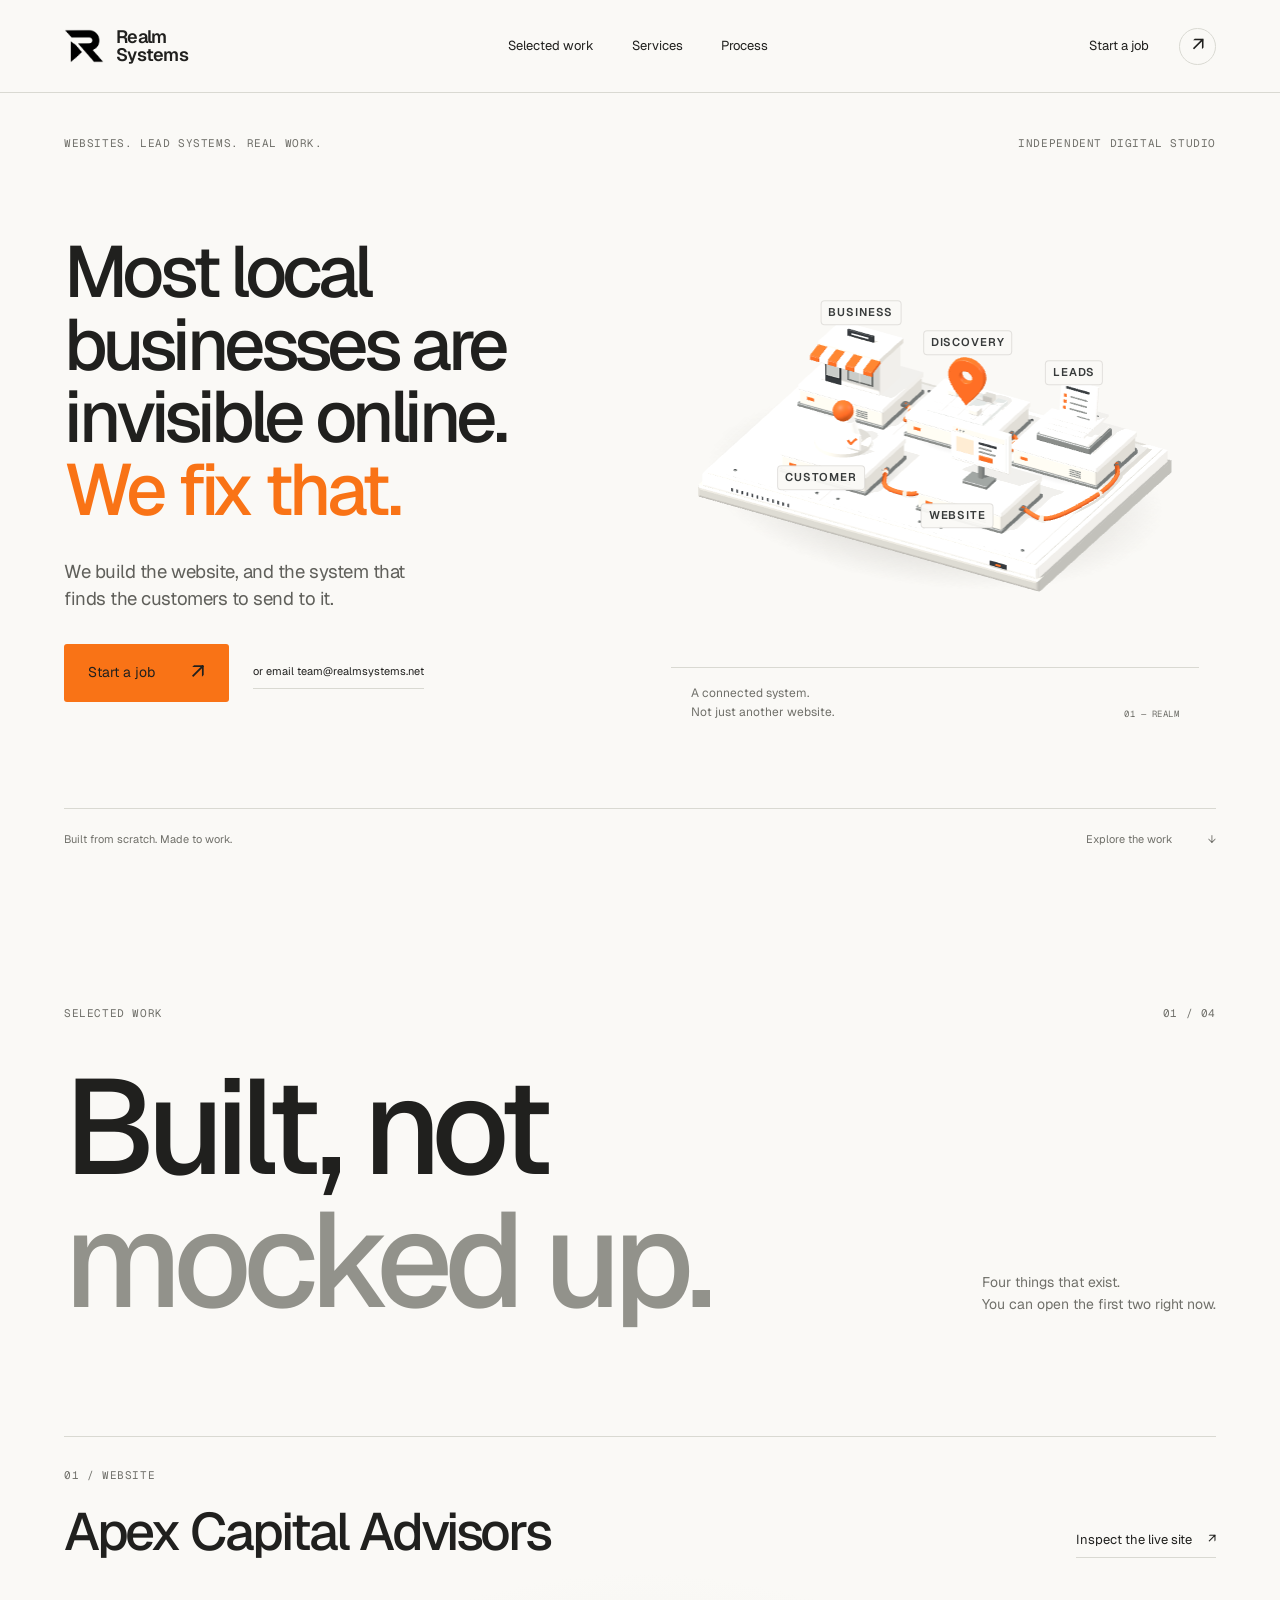
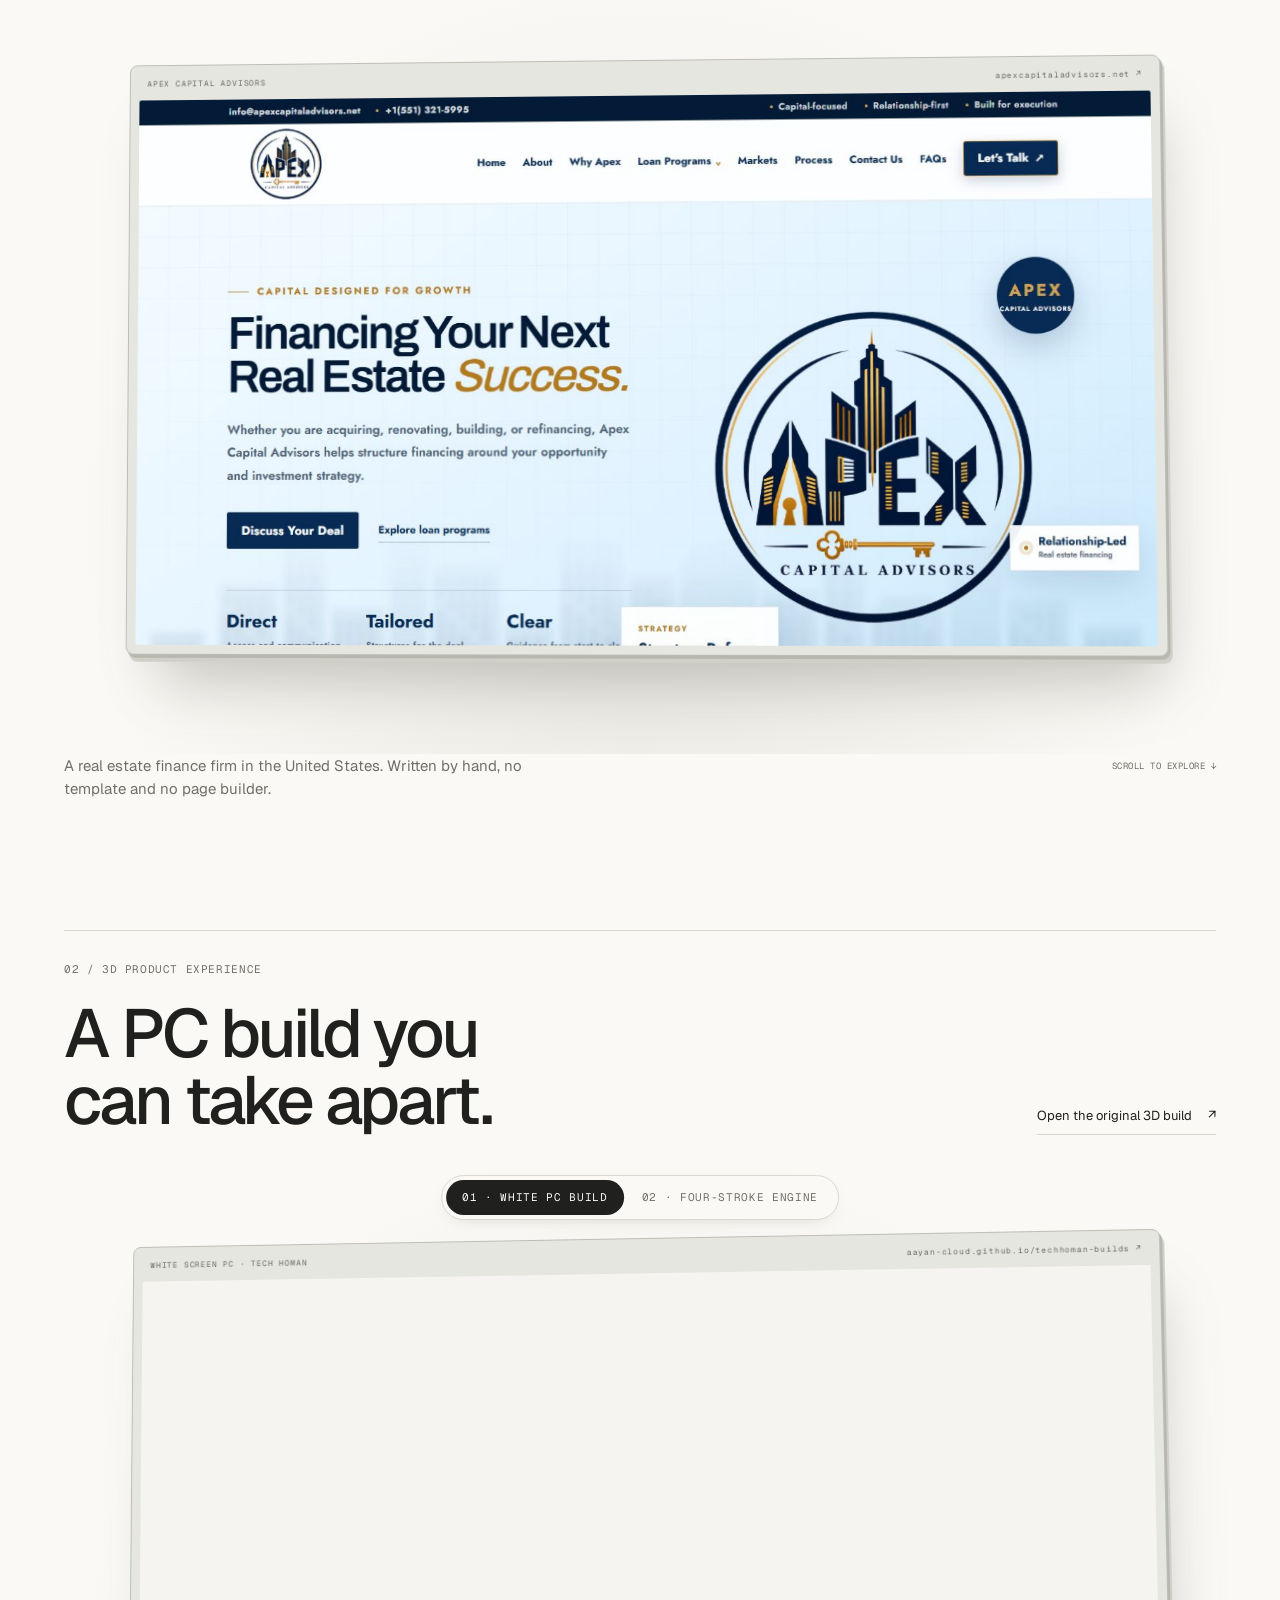
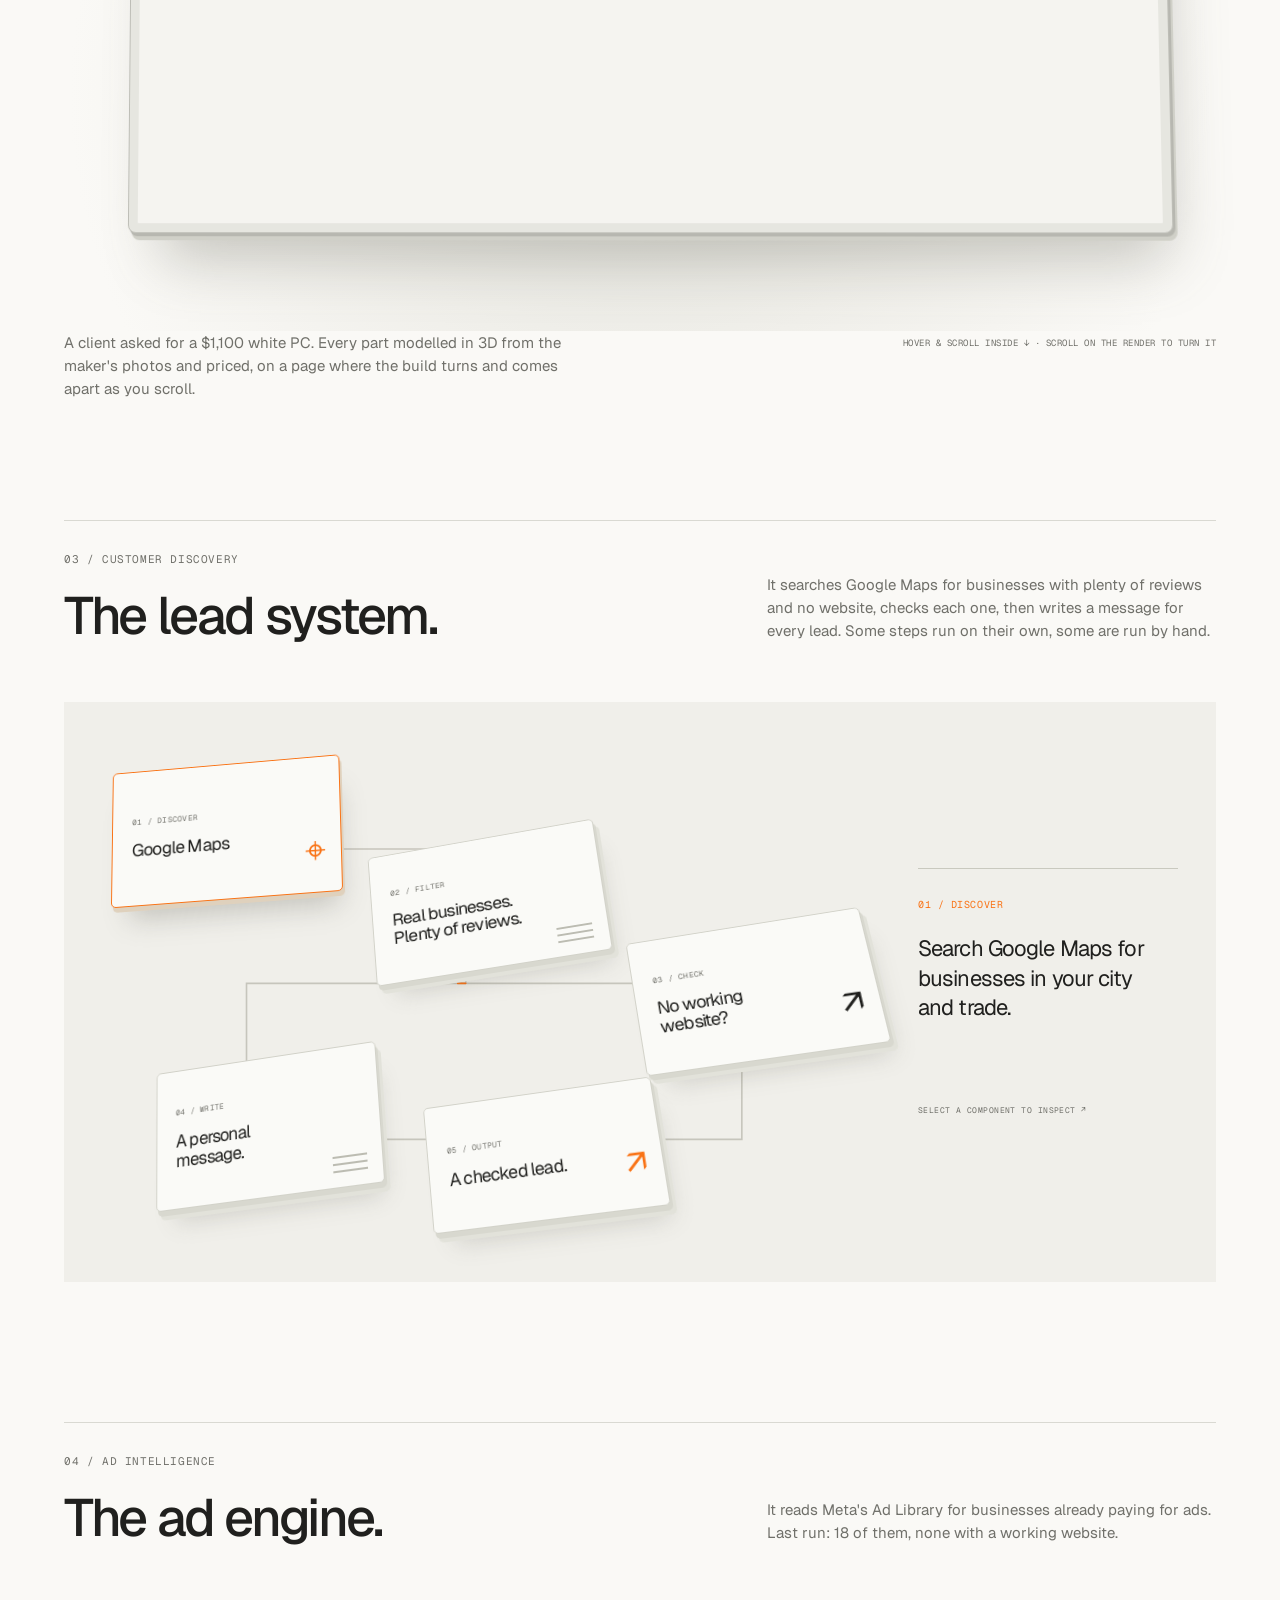
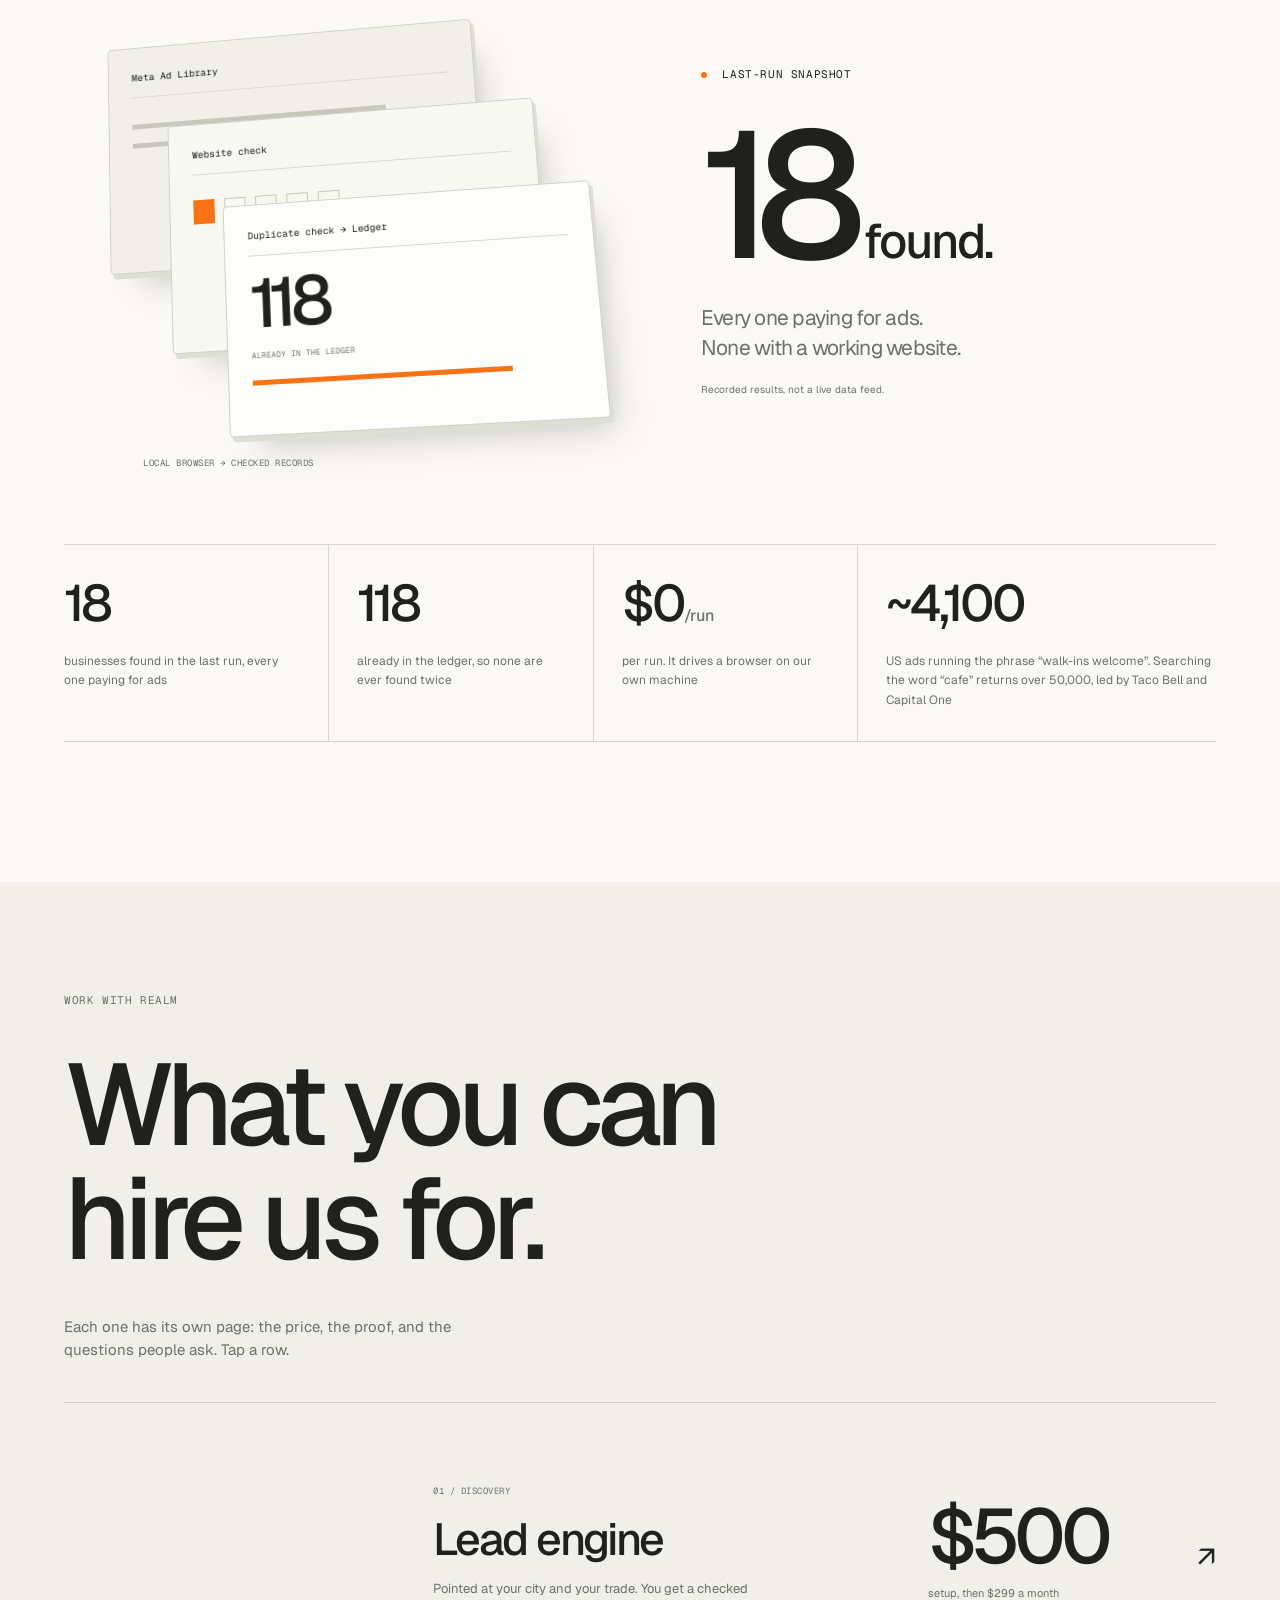
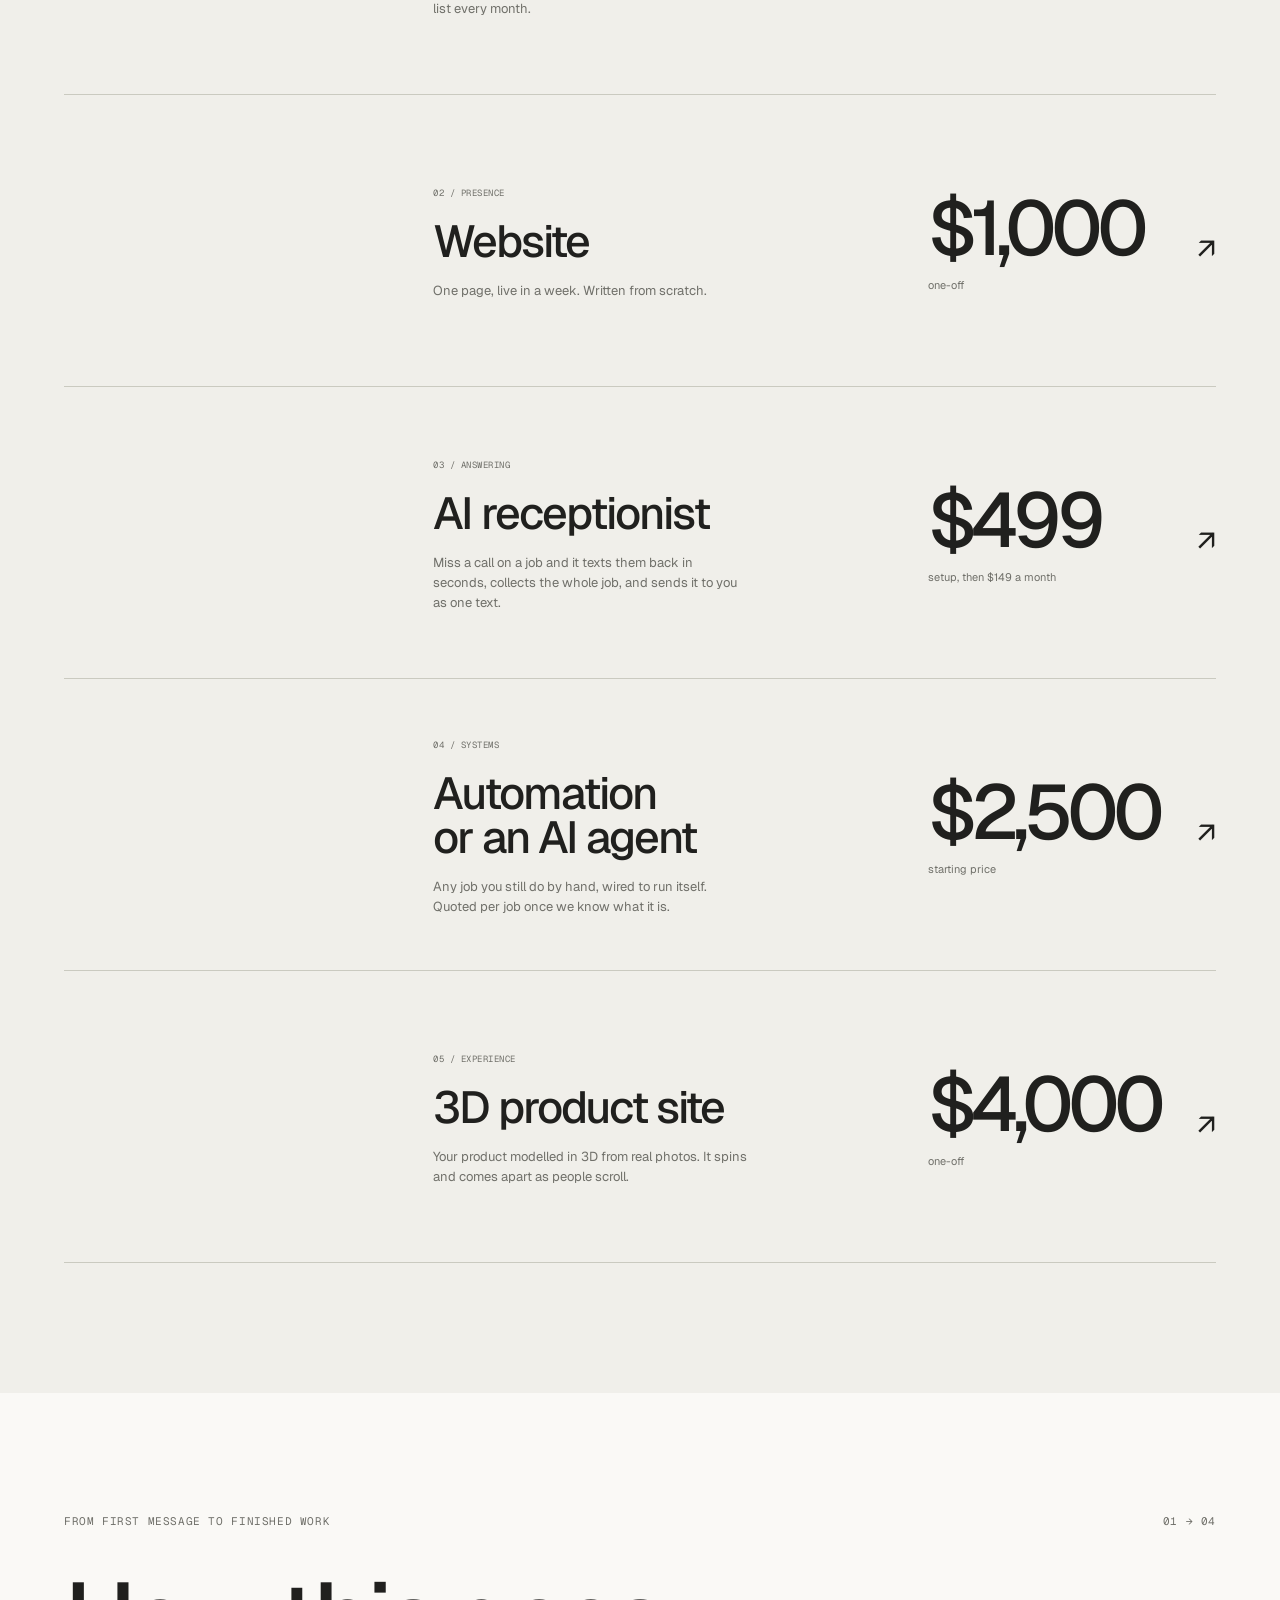
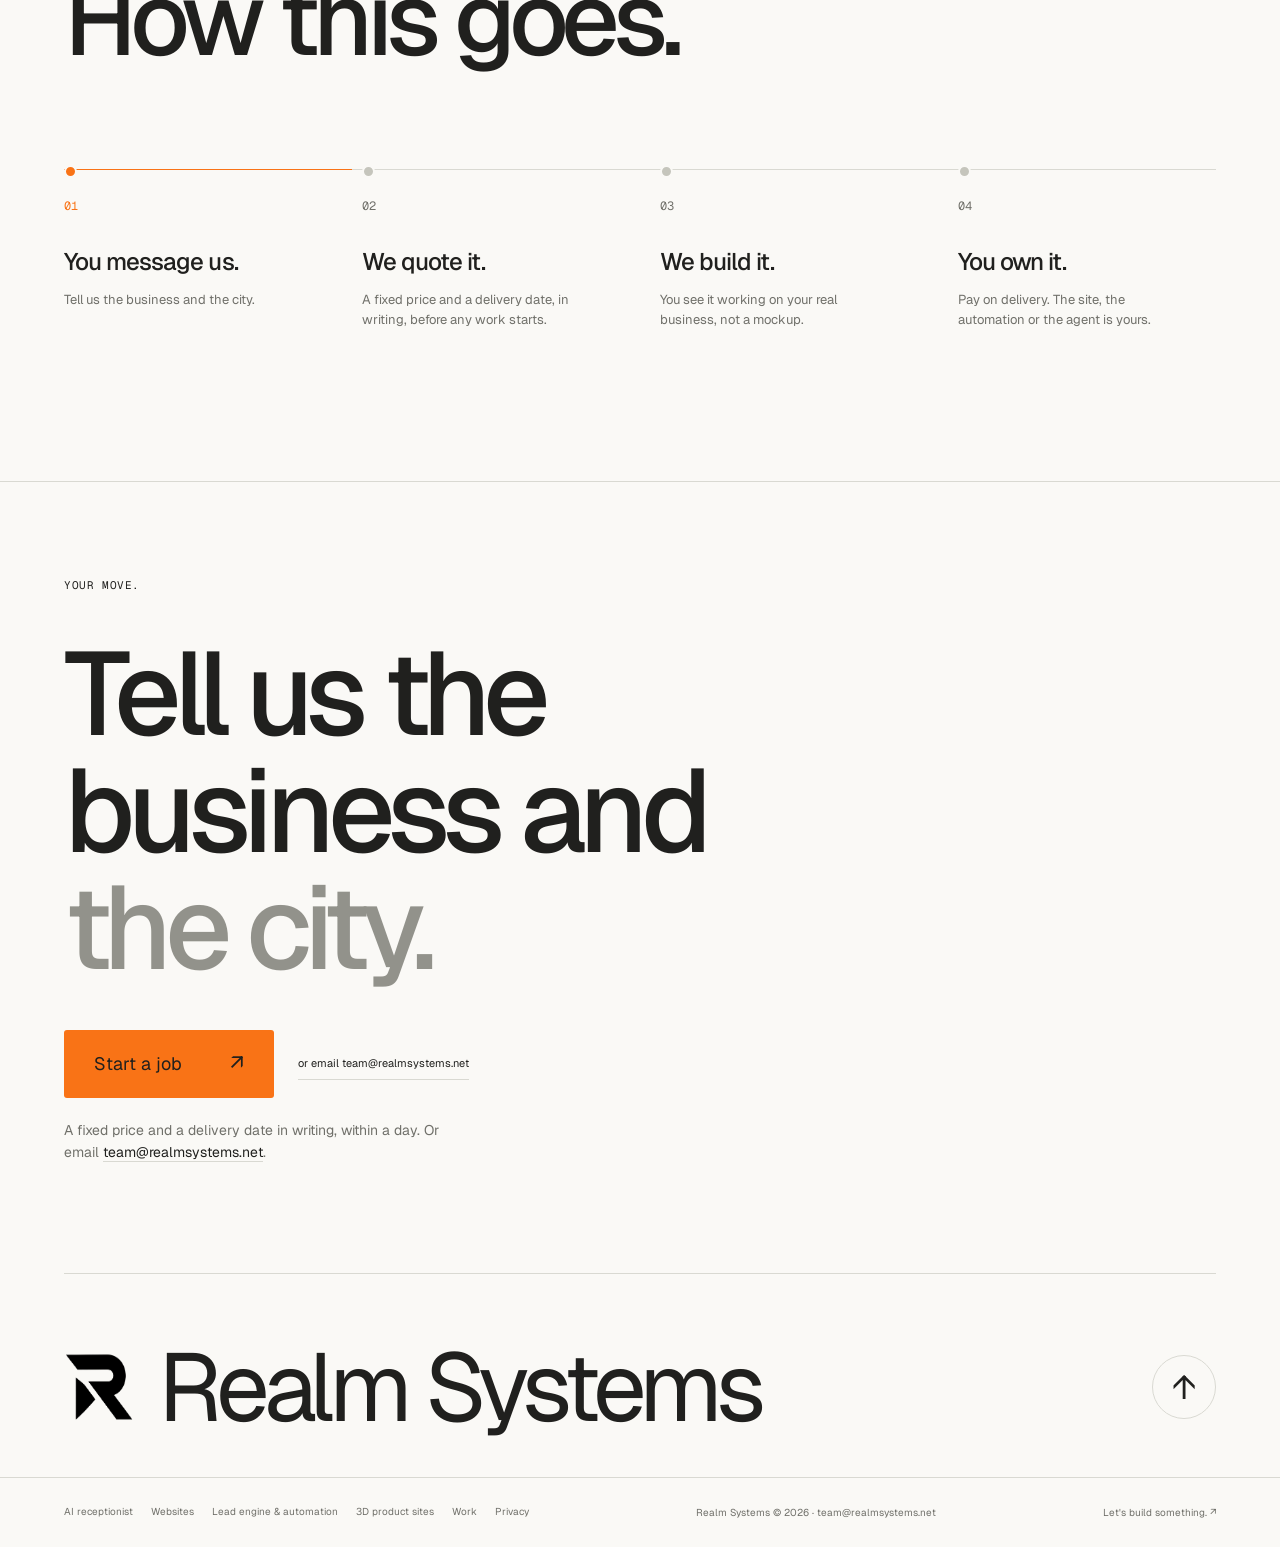
==== commit 80c13457: "Google Search Console verification tag on the homepage (keep it) Co-Authored-By: Claude Opus 5.5 <no" ====
--- a/index.html
+++ b/index.html
@@ -3,6 +3,7 @@
 <head>
 <meta charset="utf-8"><meta name="viewport" content="width=device-width,initial-scale=1">
 <title>Realm Systems — Built, not mocked up.</title>
+<meta name="google-site-verification" content="O3C00tnQ4qpc3juY8ZoUIXzjpEECPcQ7Oc6Ykjz5hmA" />
 <meta name="description" content="AI receptionists, automations, websites and 3D product sites for local businesses. AI receptionist $499 setup then $149 a month. Websites from $1,000.">
 <meta property="og:title" content="Realm Systems"><meta property="og:description" content="AI receptionists, automations, websites and 3D product sites for local businesses."><meta property="og:image" content="https://realmsystems.net/assets/logo.png">
 <link rel="canonical" href="https://realmsystems.net/">
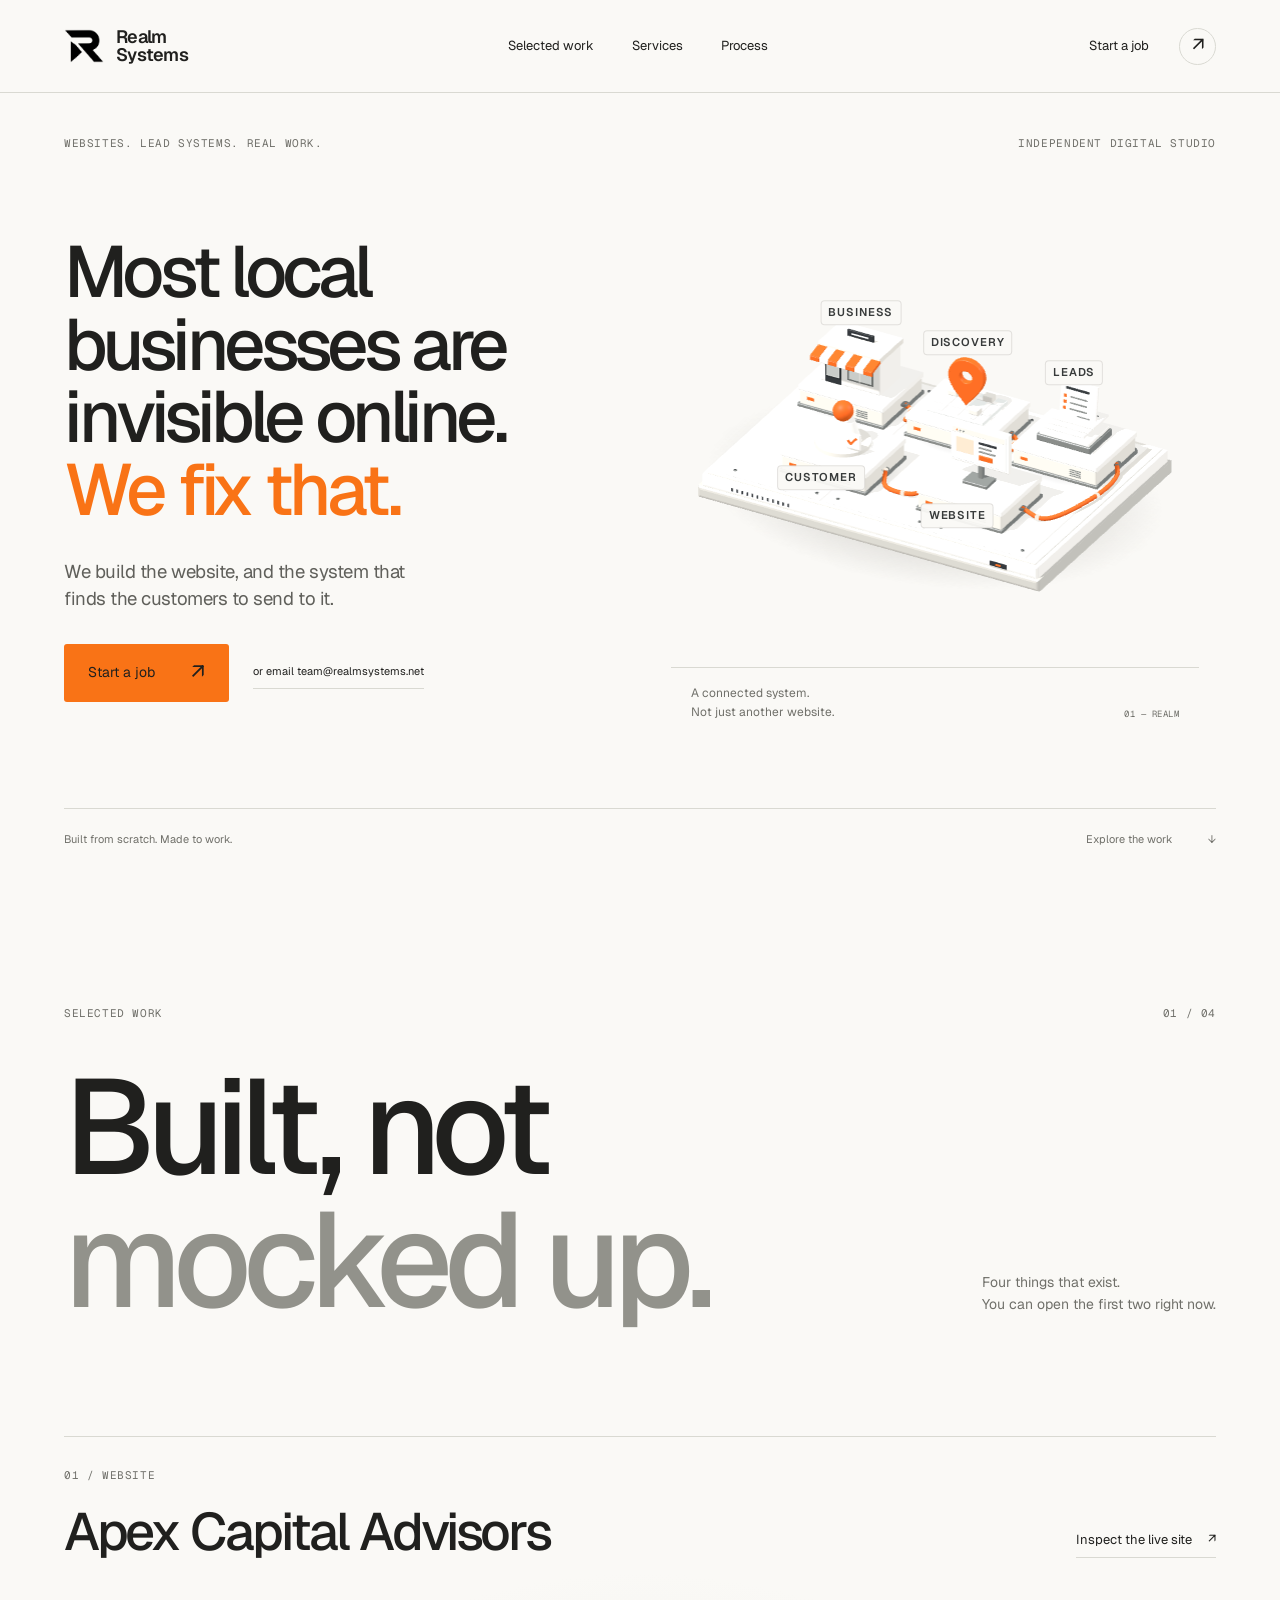
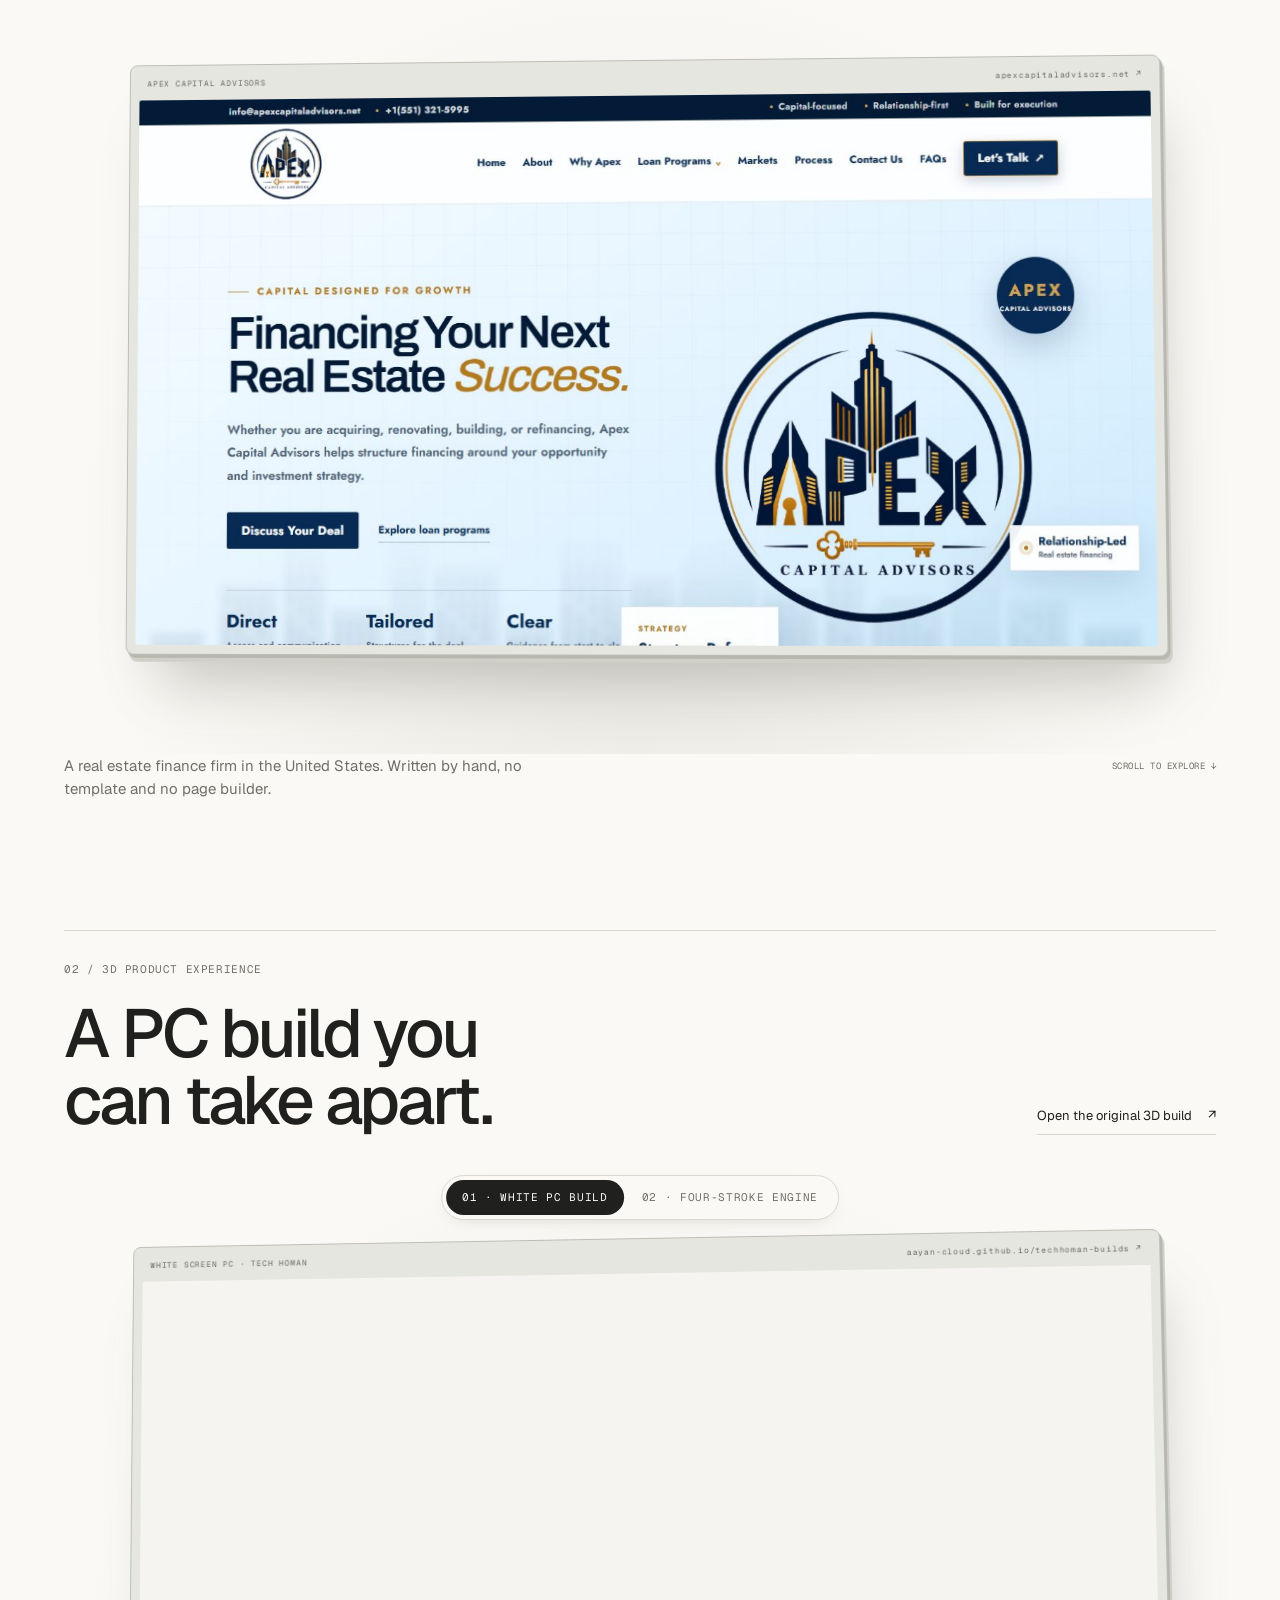
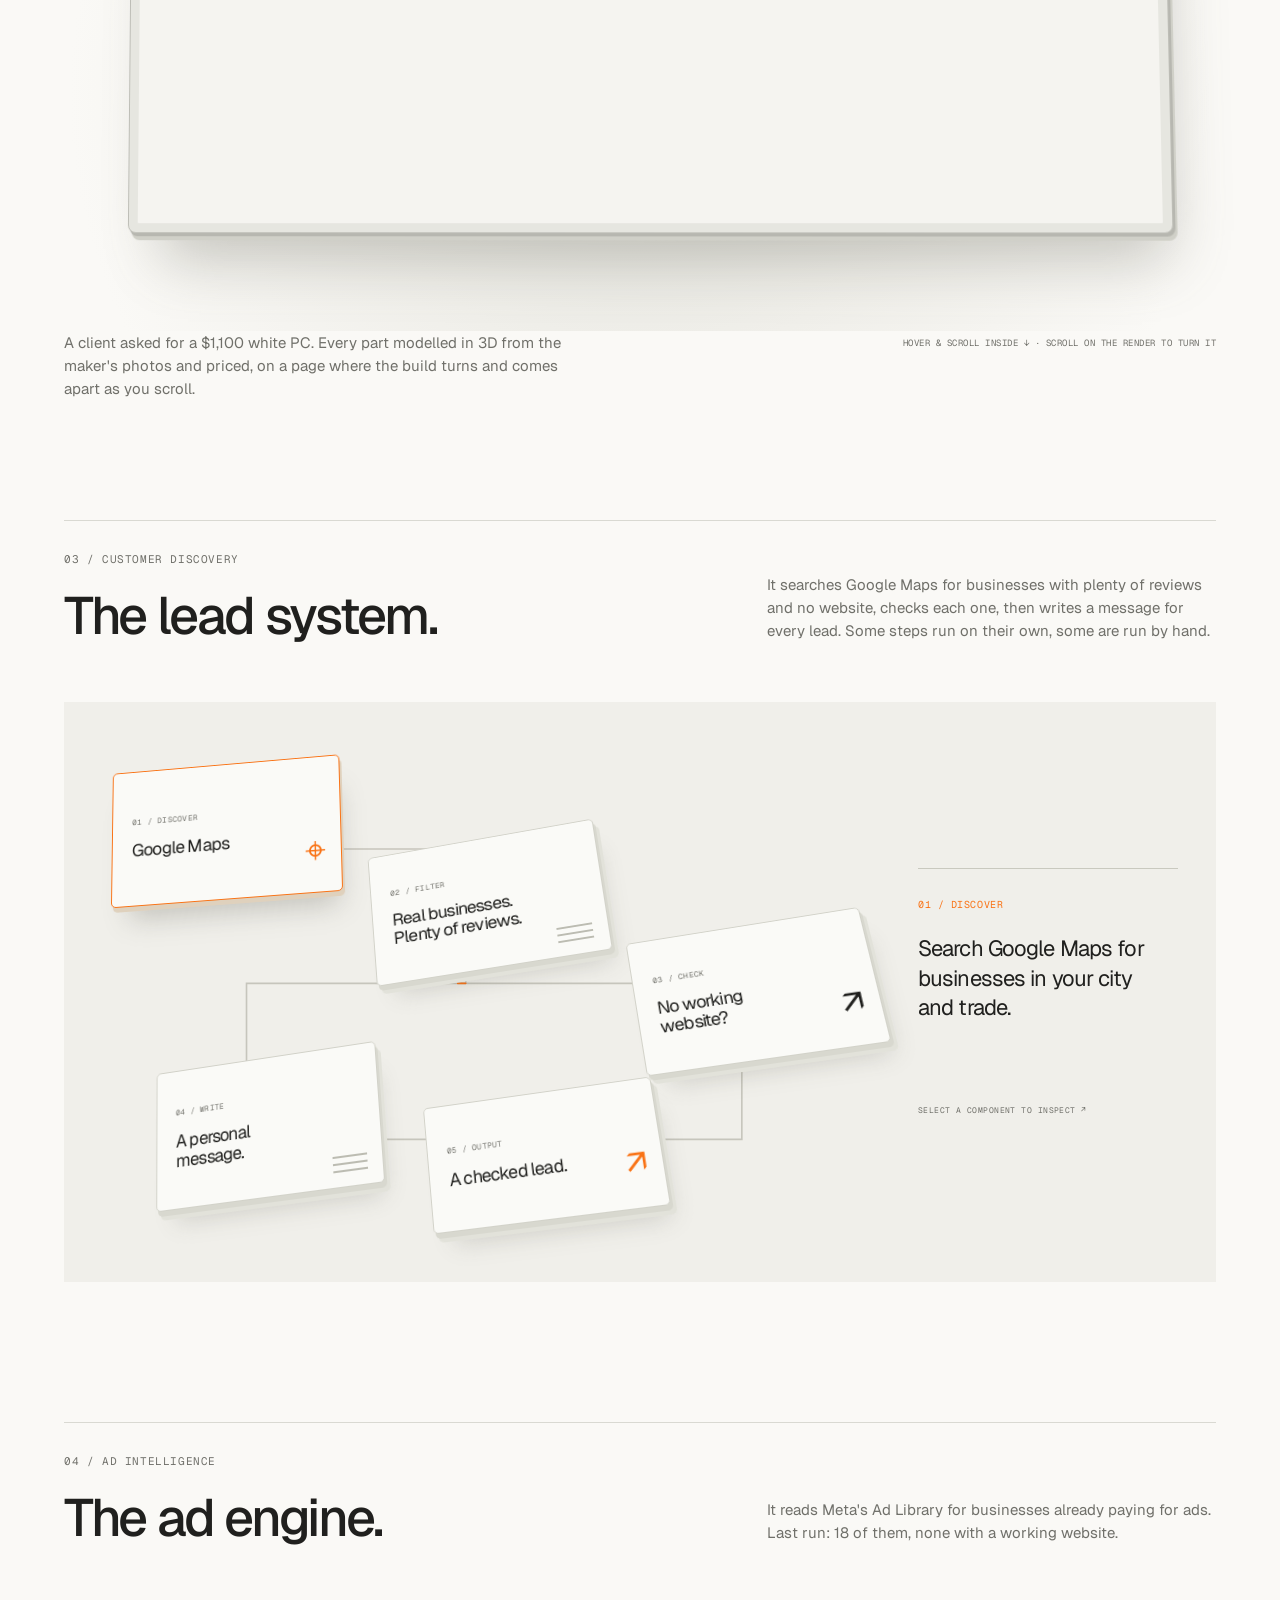
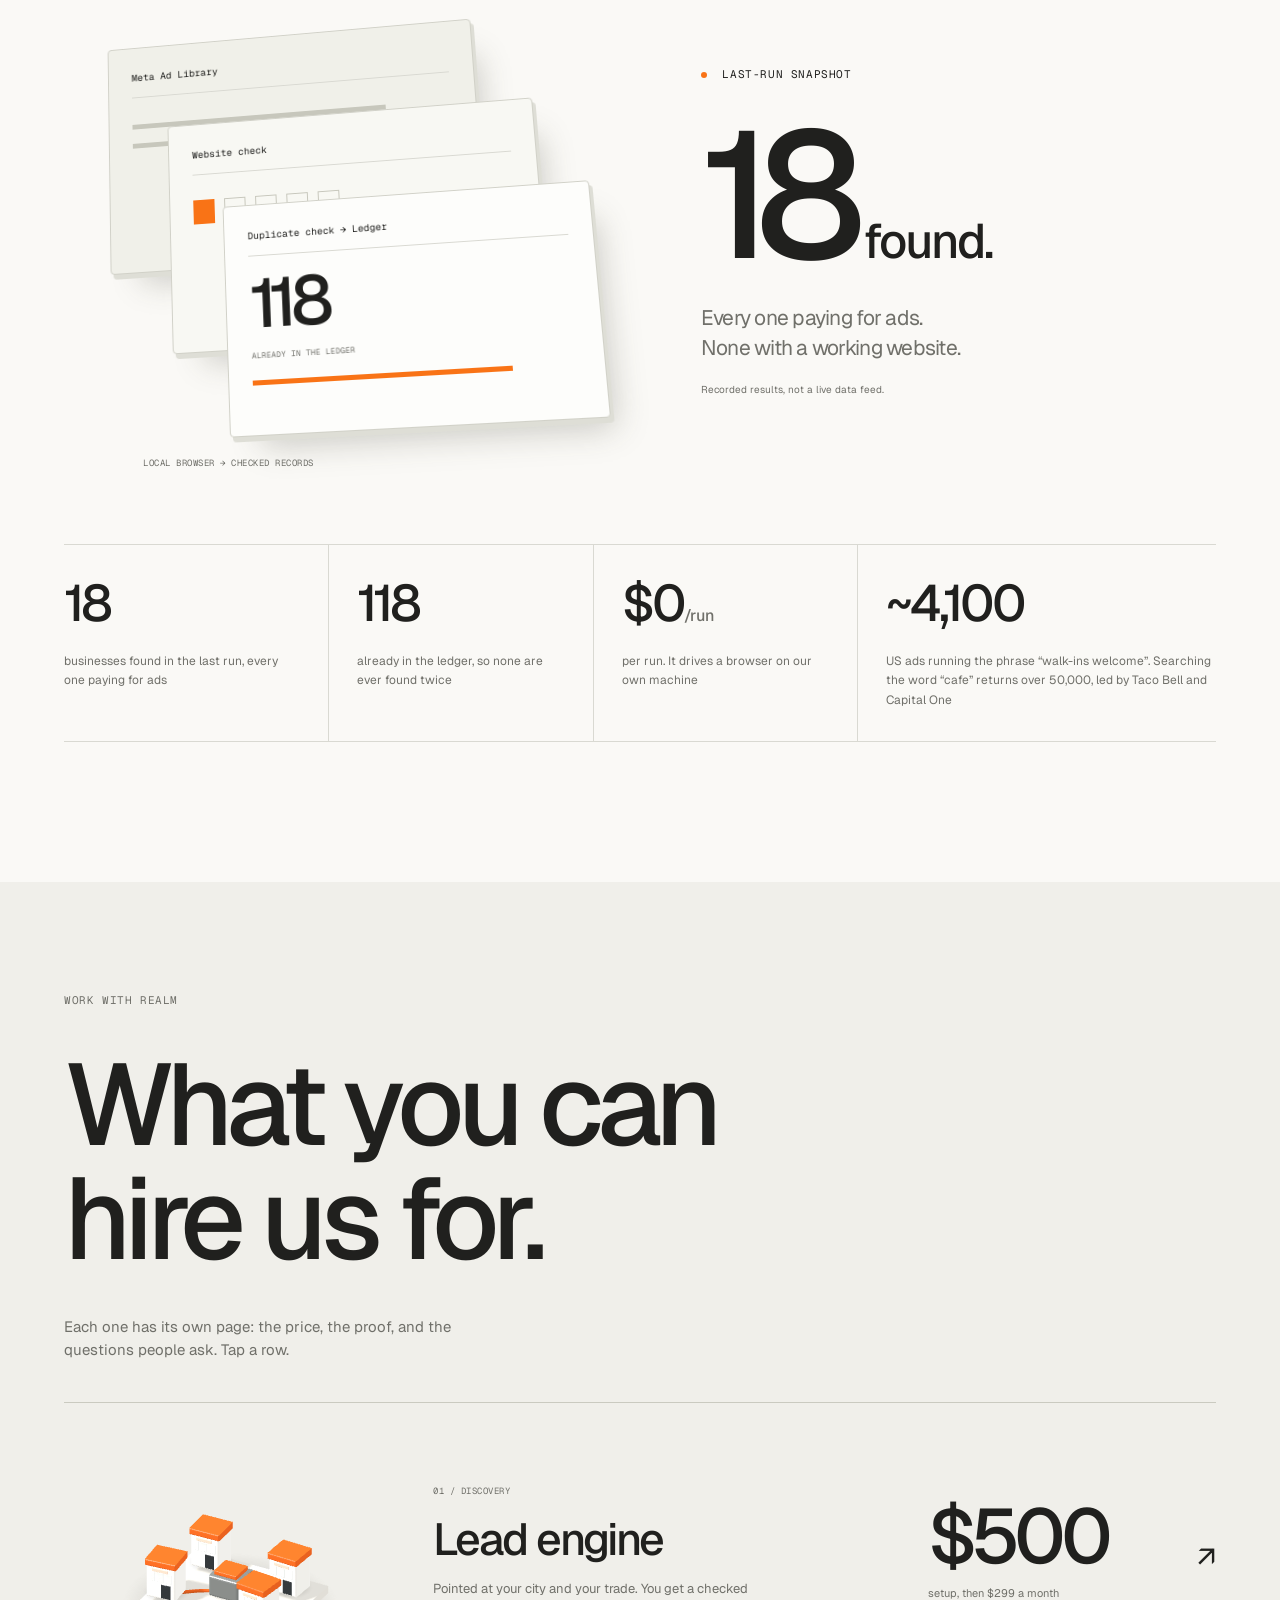
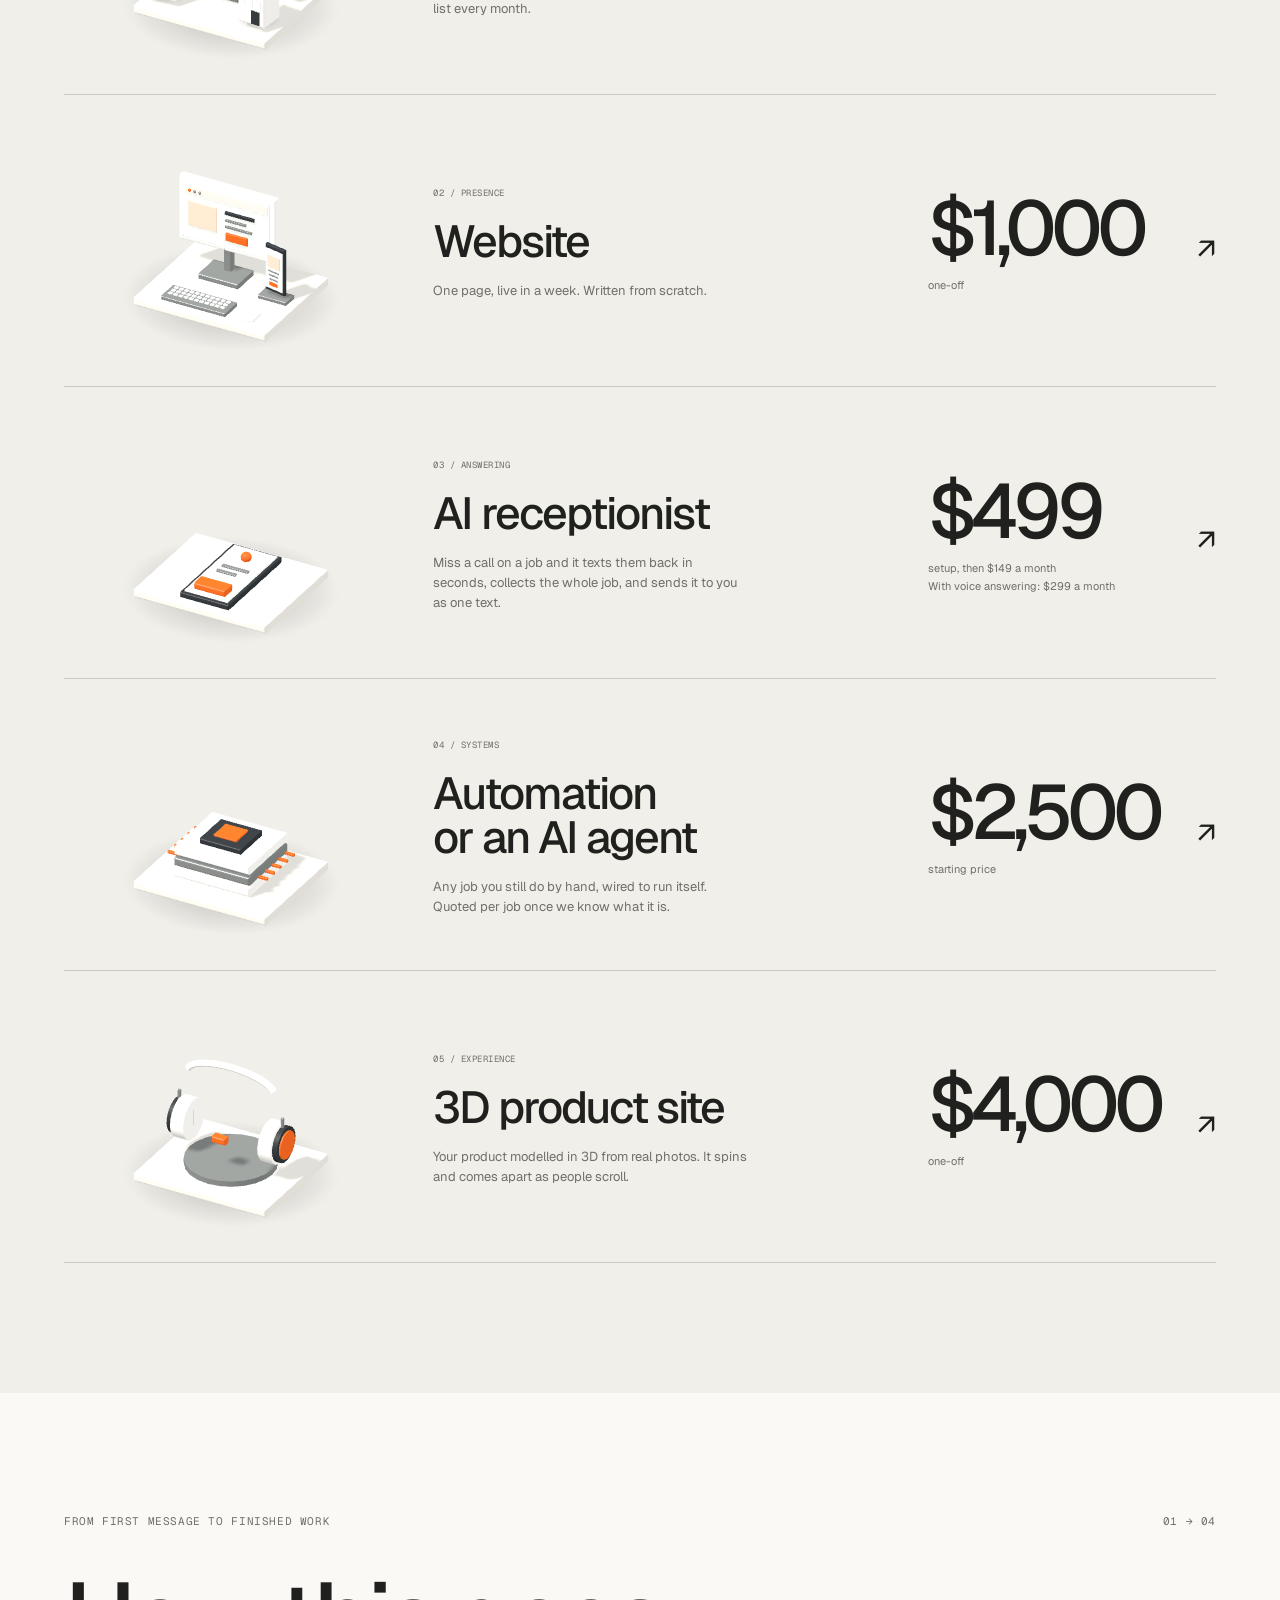
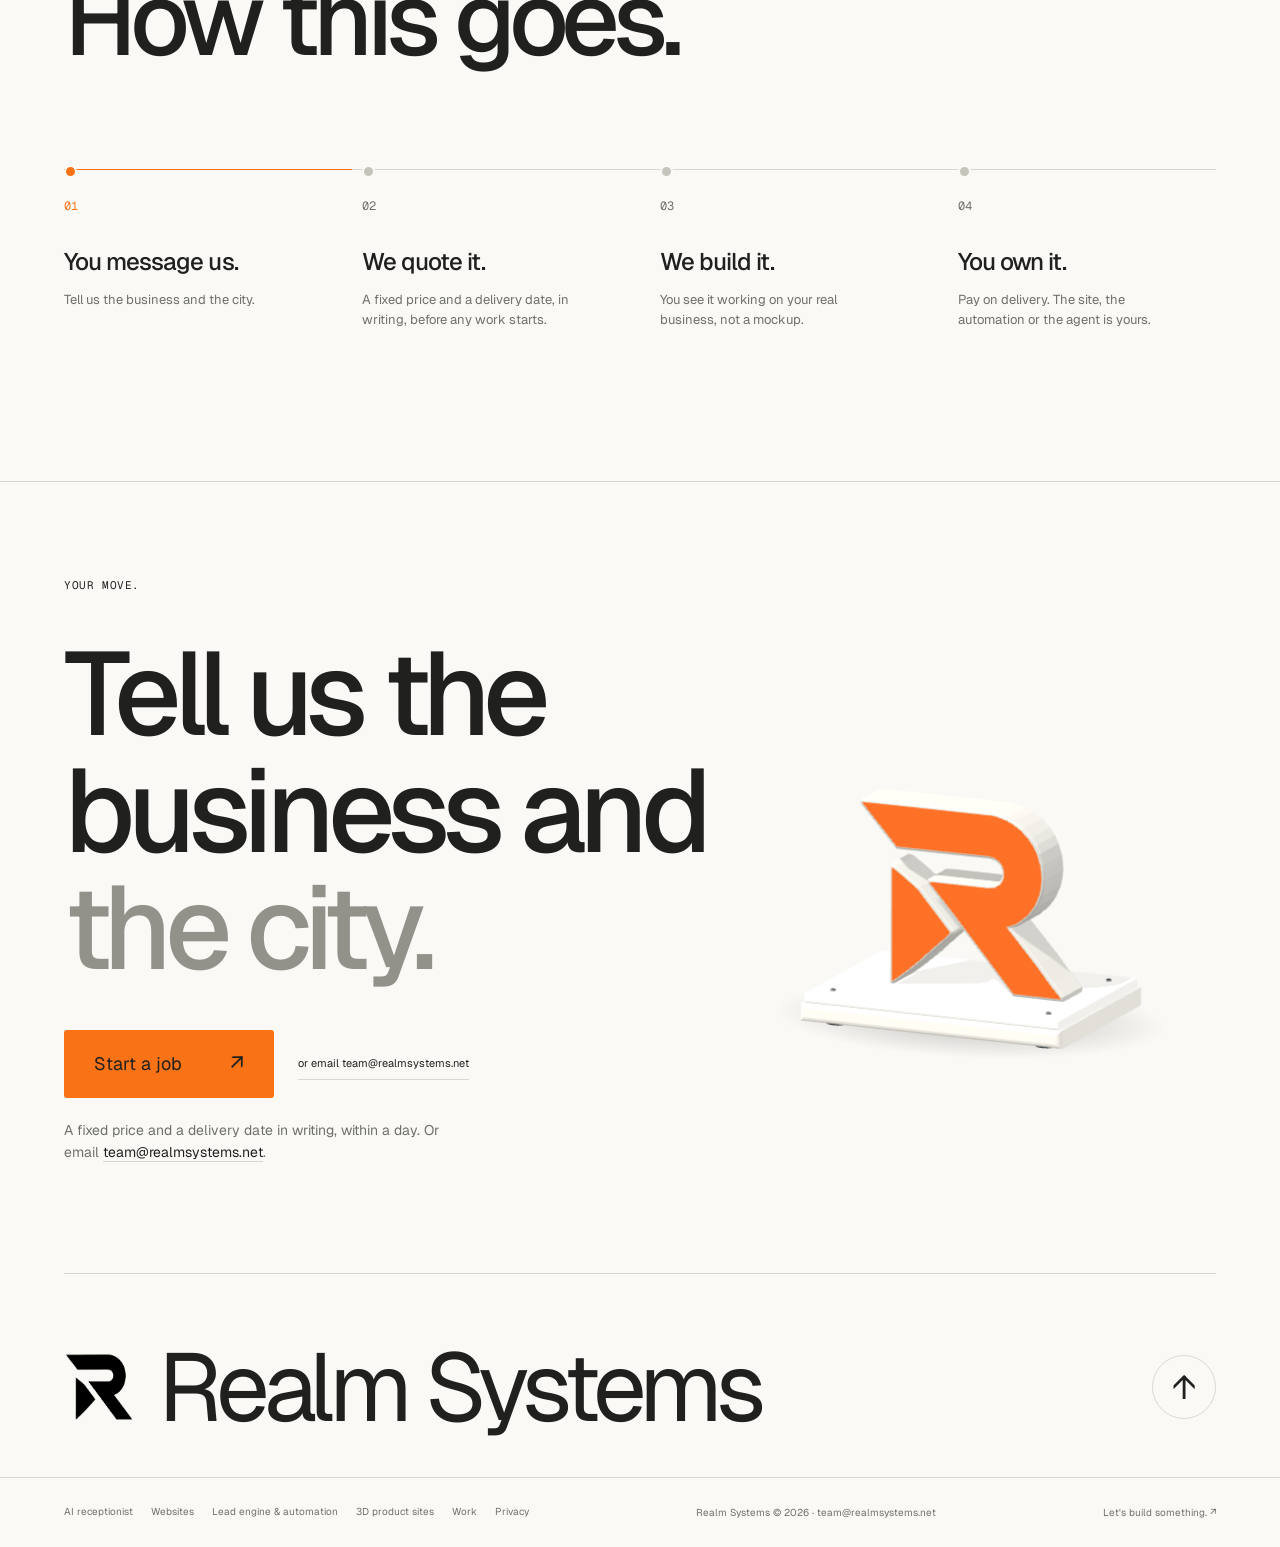
==== commit 402cef46: "AI receptionist in two tiers: text-back $149/mo, voice answering $299/mo (same $499 setup); cents, n" ====
--- a/index.html
+++ b/index.html
@@ -4,7 +4,7 @@
 <meta charset="utf-8"><meta name="viewport" content="width=device-width,initial-scale=1">
 <title>Realm Systems — Built, not mocked up.</title>
 <meta name="google-site-verification" content="O3C00tnQ4qpc3juY8ZoUIXzjpEECPcQ7Oc6Ykjz5hmA" />
-<meta name="description" content="AI receptionists, automations, websites and 3D product sites for local businesses. AI receptionist $499 setup then $149 a month. Websites from $1,000.">
+<meta name="description" content="AI receptionists, automations, websites and 3D product sites for local businesses. AI receptionist from $149 a month. Websites from $1,000.">
 <meta property="og:title" content="Realm Systems"><meta property="og:description" content="AI receptionists, automations, websites and 3D product sites for local businesses."><meta property="og:image" content="https://realmsystems.net/assets/logo.png">
 <link rel="canonical" href="https://realmsystems.net/">
 <script>if(/.pages.dev$/.test(location.hostname))location.replace("https://realmsystems.net"+location.pathname+location.search+location.hash);</script>
@@ -32,7 +32,7 @@
 <section class="services" id="services"><div class="wrap"><div class="section-top"><span class="eyebrow">Work with Realm</span></div><h2>What you can<br>hire us for.</h2><p class="svc__note">Each one has its own page: the price, the proof, and the questions people ask. Tap a row.</p><div class="svc">
 <a class="svc__row" href="automation.html" data-svc="leads"><div class="svc__obj" data-obj="leads" aria-hidden="true"></div><div class="svc__copy"><span class="eyebrow">01 / Discovery</span><h3>Lead engine</h3><p>Pointed at your city and your trade. You get a checked list every month.</p></div><div class="svc__price"><strong>$500</strong><small>setup, then $299 a month</small><span class="svc__arrow" aria-hidden="true">↗︎</span></div></a>
 <a class="svc__row" href="websites.html" data-svc="website"><div class="svc__obj" data-obj="website" aria-hidden="true"></div><div class="svc__copy"><span class="eyebrow">02 / Presence</span><h3>Website</h3><p>One page, live in a week. Written from scratch.</p></div><div class="svc__price"><strong>$1,000</strong><small>one-off</small><span class="svc__arrow" aria-hidden="true">↗︎</span></div></a>
-<a class="svc__row" href="receptionist.html" data-svc="receptionist"><div class="svc__obj" data-obj="receptionist" aria-hidden="true"></div><div class="svc__copy"><span class="eyebrow">03 / Answering</span><h3>AI receptionist</h3><p>Miss a call on a job and it texts them back in seconds, collects the whole job, and sends it to you as one text.</p></div><div class="svc__price"><strong>$499</strong><small>setup, then $149 a month</small><span class="svc__arrow" aria-hidden="true">↗︎</span></div></a><a class="svc__row" href="automation.html" data-svc="automation"><div class="svc__obj" data-obj="automation" aria-hidden="true"></div><div class="svc__copy"><span class="eyebrow">04 / Systems</span><h3>Automation<br>or an AI agent</h3><p>Any job you still do by hand, wired to run itself. Quoted per job once we know what it is.</p></div><div class="svc__price"><strong>$2,500</strong><small>starting price</small><span class="svc__arrow" aria-hidden="true">↗︎</span></div></a>
+<a class="svc__row" href="receptionist.html" data-svc="receptionist"><div class="svc__obj" data-obj="receptionist" aria-hidden="true"></div><div class="svc__copy"><span class="eyebrow">03 / Answering</span><h3>AI receptionist</h3><p>Miss a call on a job and it texts them back in seconds, collects the whole job, and sends it to you as one text.</p></div><div class="svc__price"><strong>$499</strong><small>setup, then $149 a month<br>With voice answering: $299 a month</small><span class="svc__arrow" aria-hidden="true">↗︎</span></div></a><a class="svc__row" href="automation.html" data-svc="automation"><div class="svc__obj" data-obj="automation" aria-hidden="true"></div><div class="svc__copy"><span class="eyebrow">04 / Systems</span><h3>Automation<br>or an AI agent</h3><p>Any job you still do by hand, wired to run itself. Quoted per job once we know what it is.</p></div><div class="svc__price"><strong>$2,500</strong><small>starting price</small><span class="svc__arrow" aria-hidden="true">↗︎</span></div></a>
 <a class="svc__row" href="3d.html" data-svc="3d"><div class="svc__obj" data-obj="3d" aria-hidden="true"></div><div class="svc__copy"><span class="eyebrow">05 / Experience</span><h3>3D product site</h3><p>Your product modelled in 3D from real photos. It spins and comes apart as people scroll.</p></div><div class="svc__price"><strong>$4,000</strong><small>one-off</small><span class="svc__arrow" aria-hidden="true">↗︎</span></div></a>
 </div></div></section>
 <section class="process" id="process"><div class="wrap"><div class="section-top"><span class="eyebrow">From first message to finished work</span><span class="mono">01 → 04</span></div><h2>How this goes.</h2><div class="journey" id="journey"><div class="journey__rail" aria-hidden="true"><i id="journey-rail-fill"></i></div><ol class="journey__track" id="journey-track"><li class="jstep is-active"><span class="jstep__n">01</span><h3>You message us.</h3><p>Tell us the business and the city.</p></li><li class="jstep"><span class="jstep__n">02</span><h3>We quote it.</h3><p>A fixed price and a delivery date, in writing, before any work starts.</p></li><li class="jstep"><span class="jstep__n">03</span><h3>We build it.</h3><p>You see it working on your real business, not a mockup.</p></li><li class="jstep"><span class="jstep__n">04</span><h3>You own it.</h3><p>Pay on delivery. The site, the automation or the agent is yours.</p></li></ol></div></div></section>
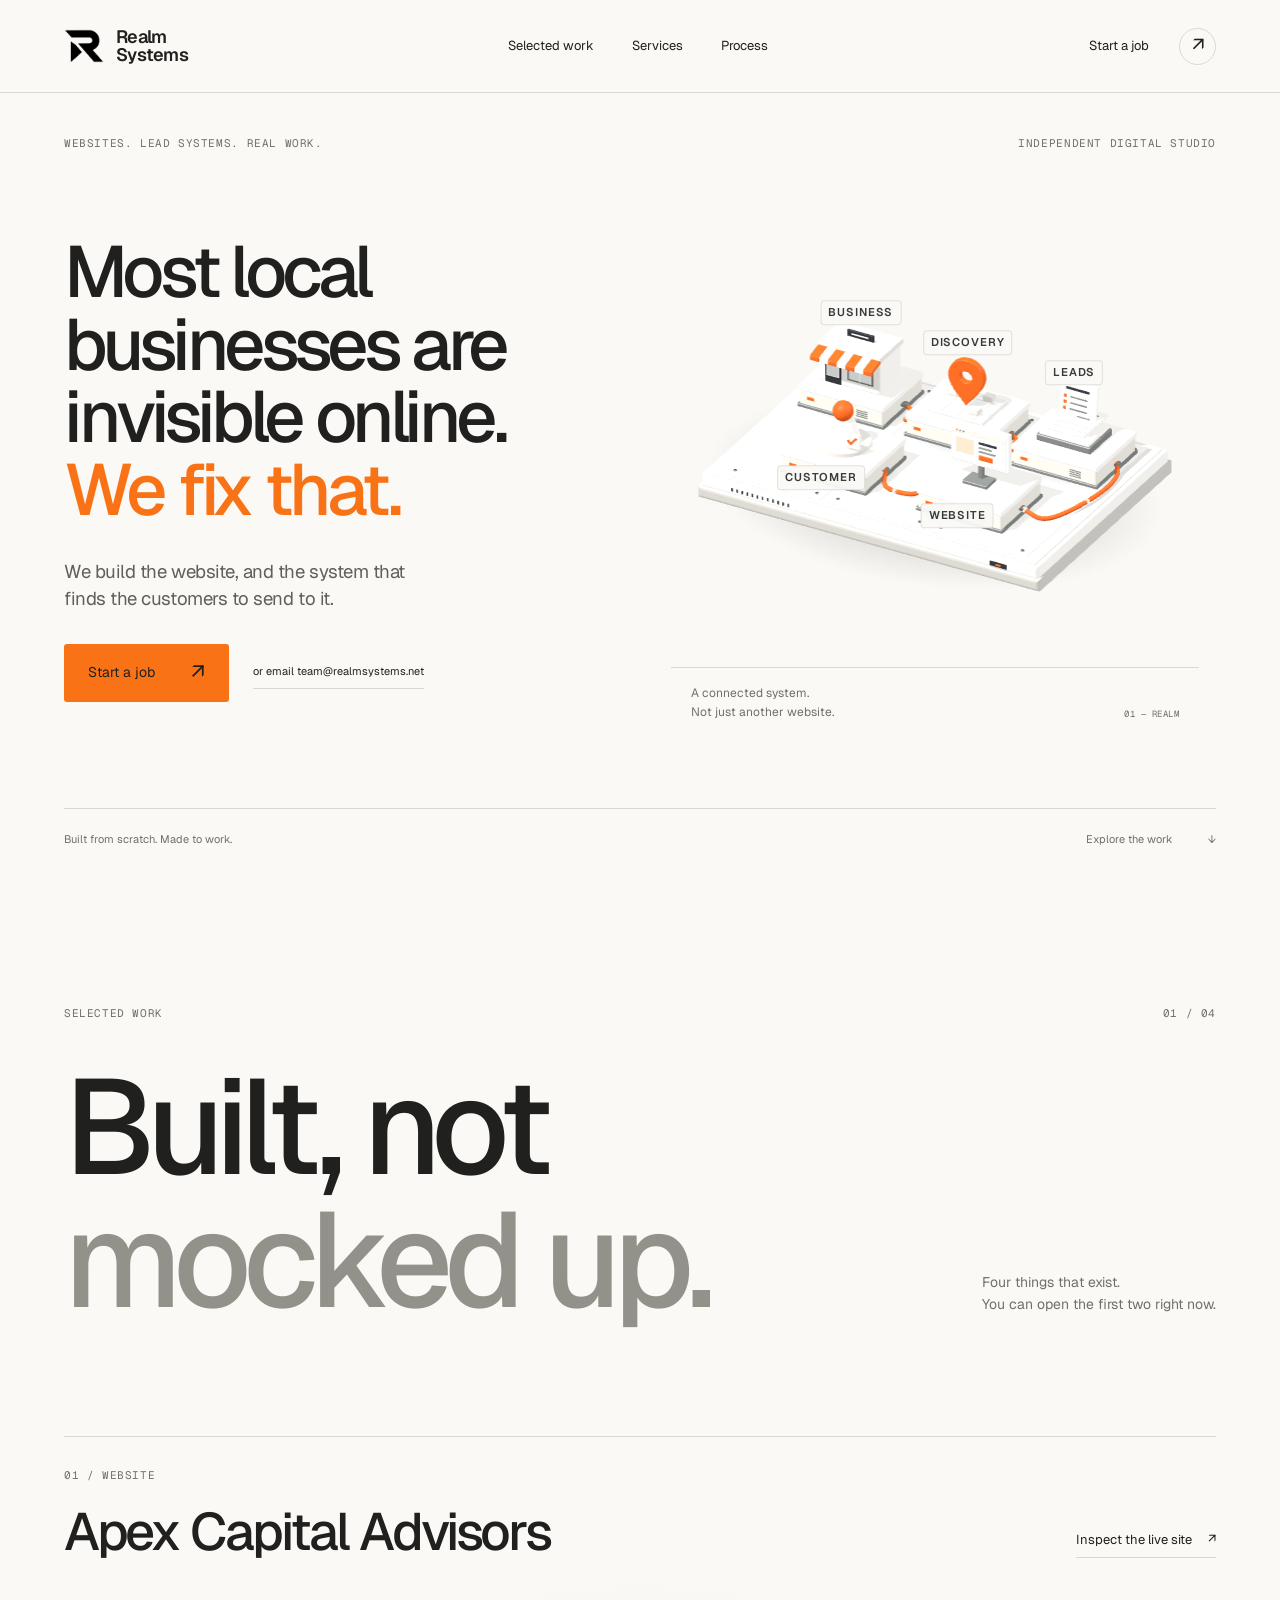
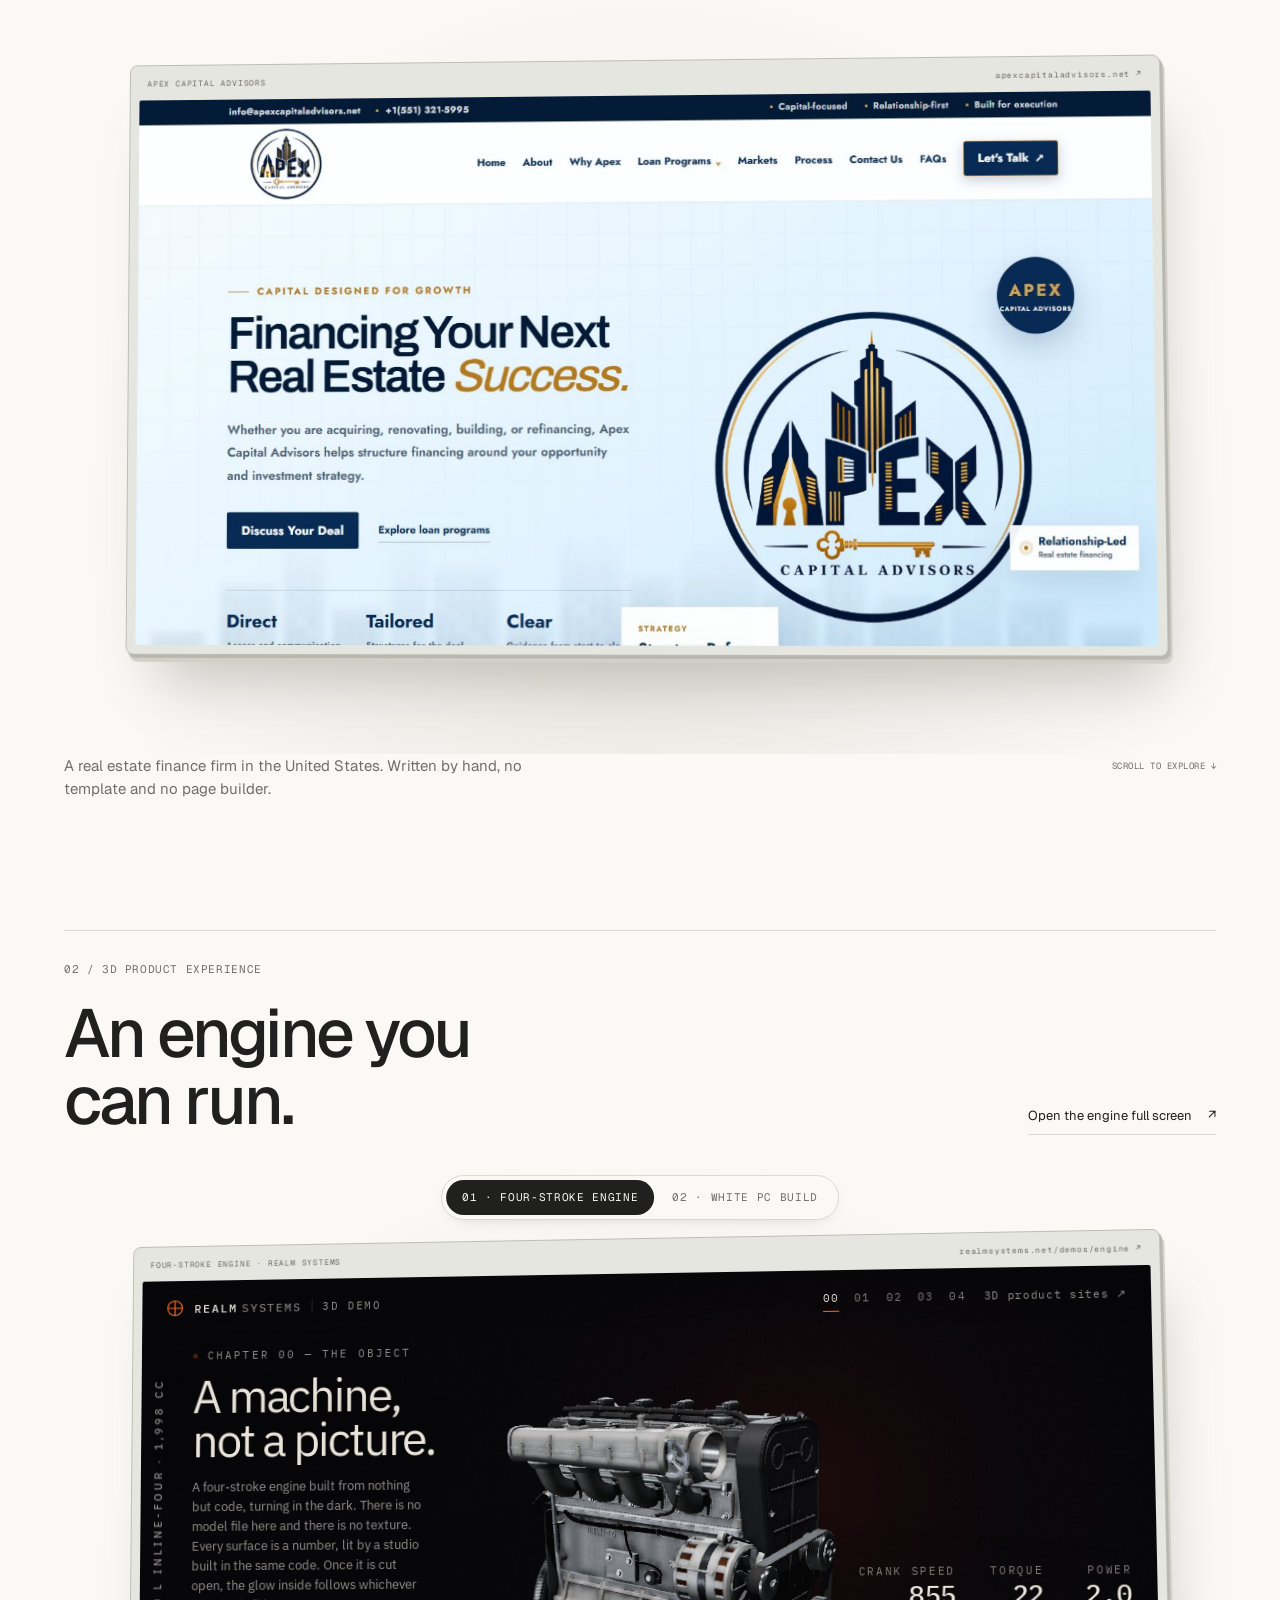
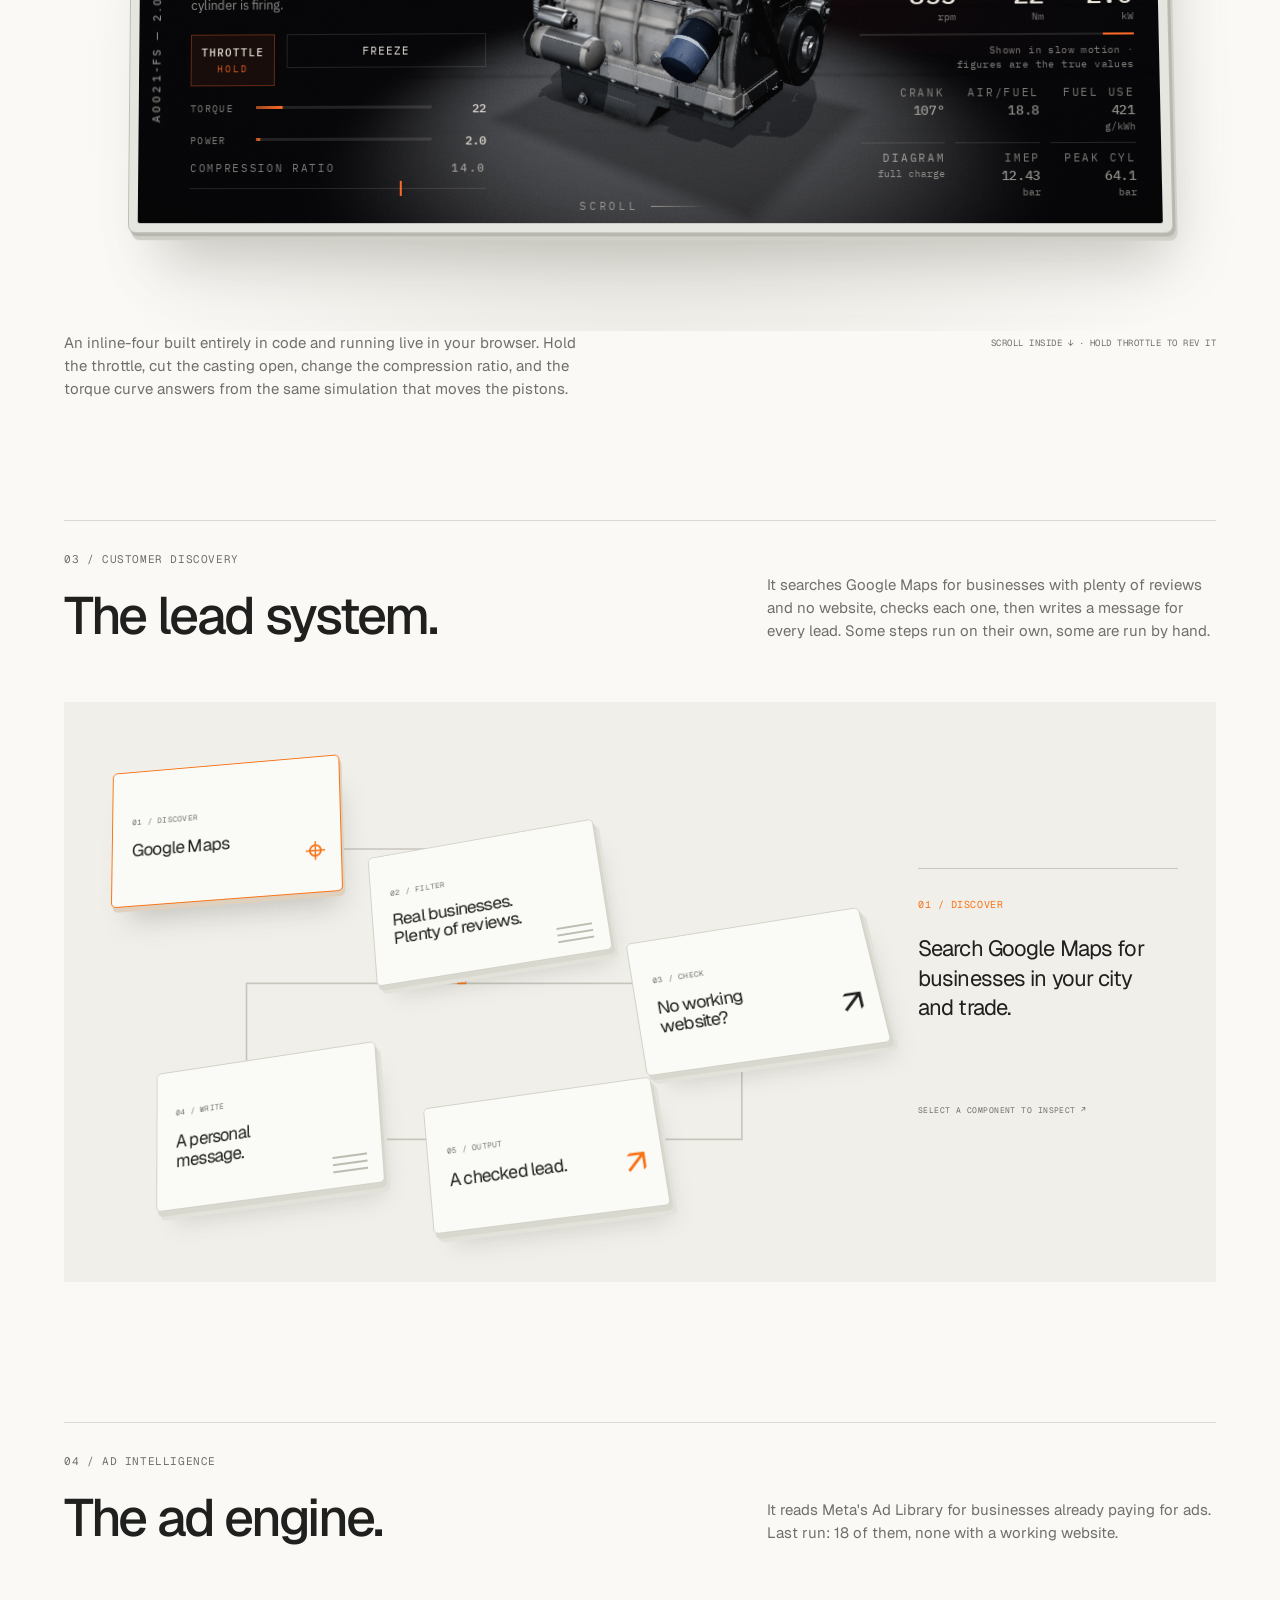
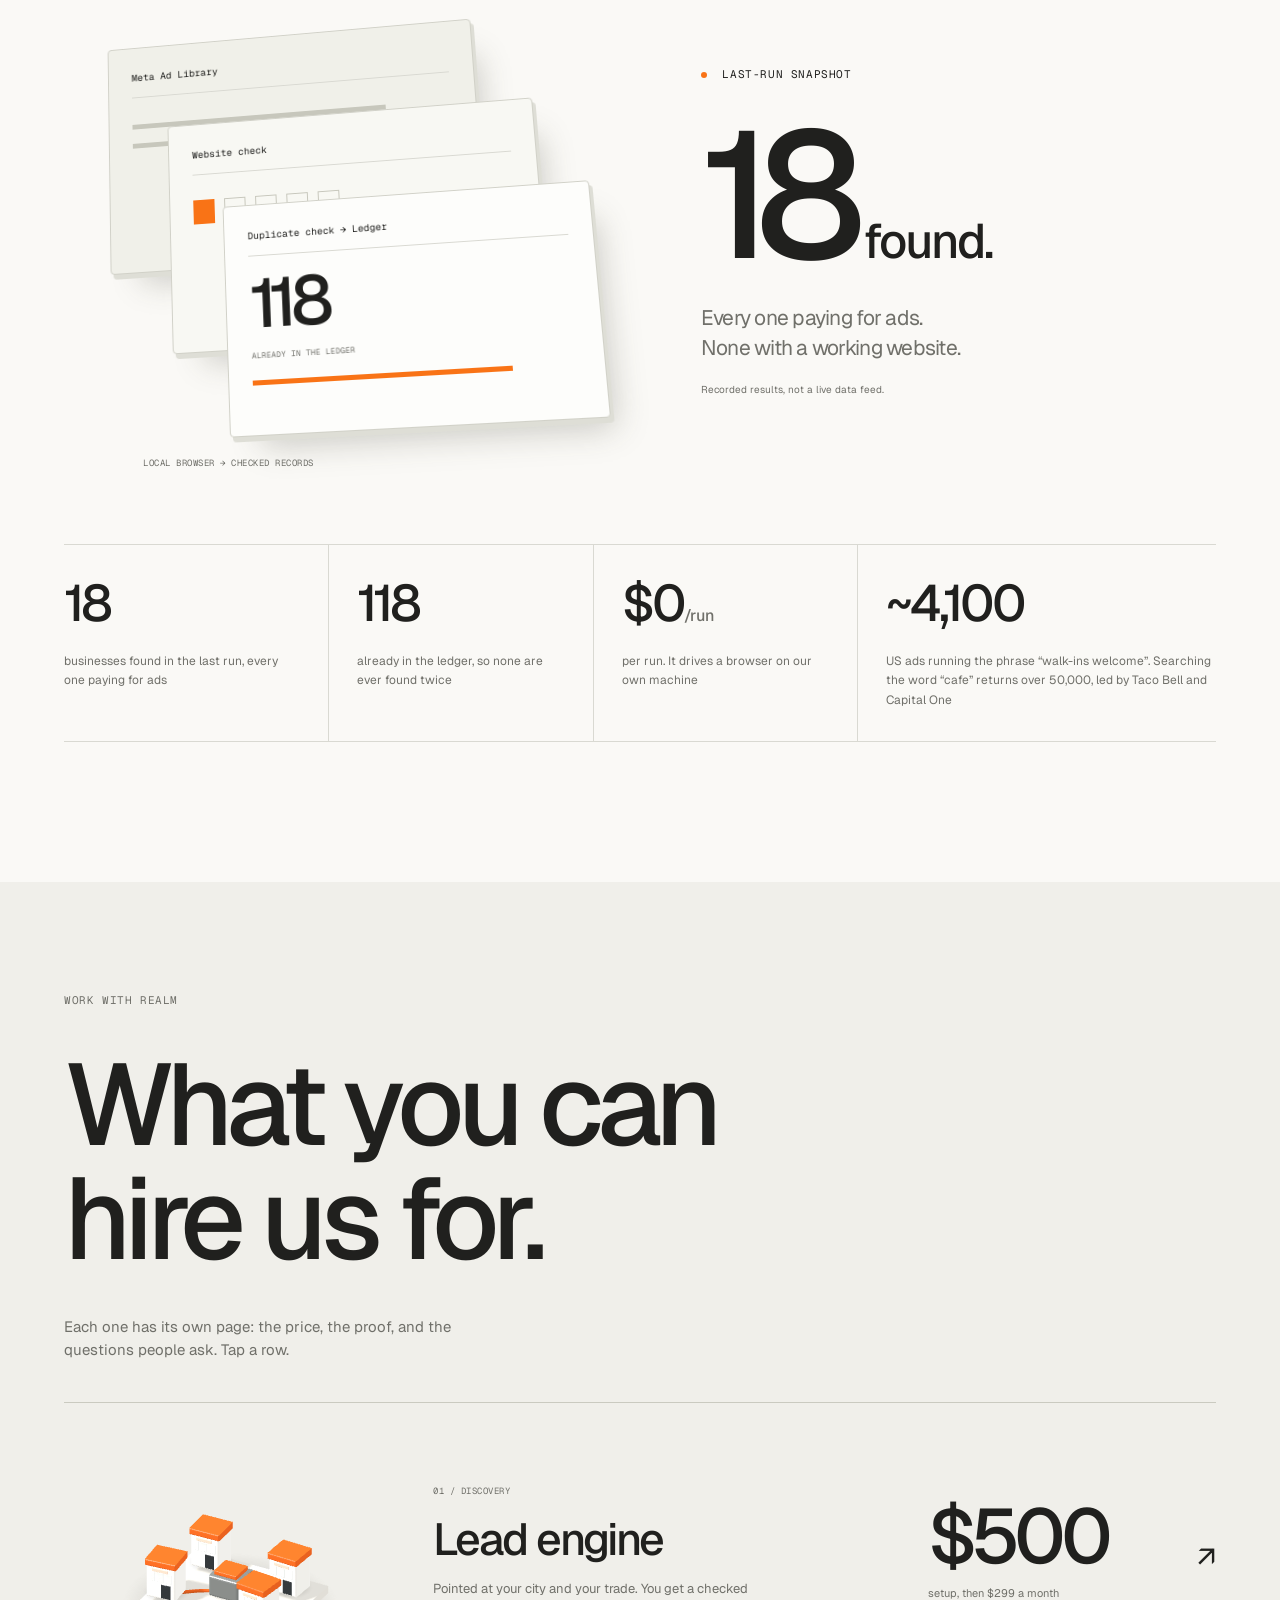
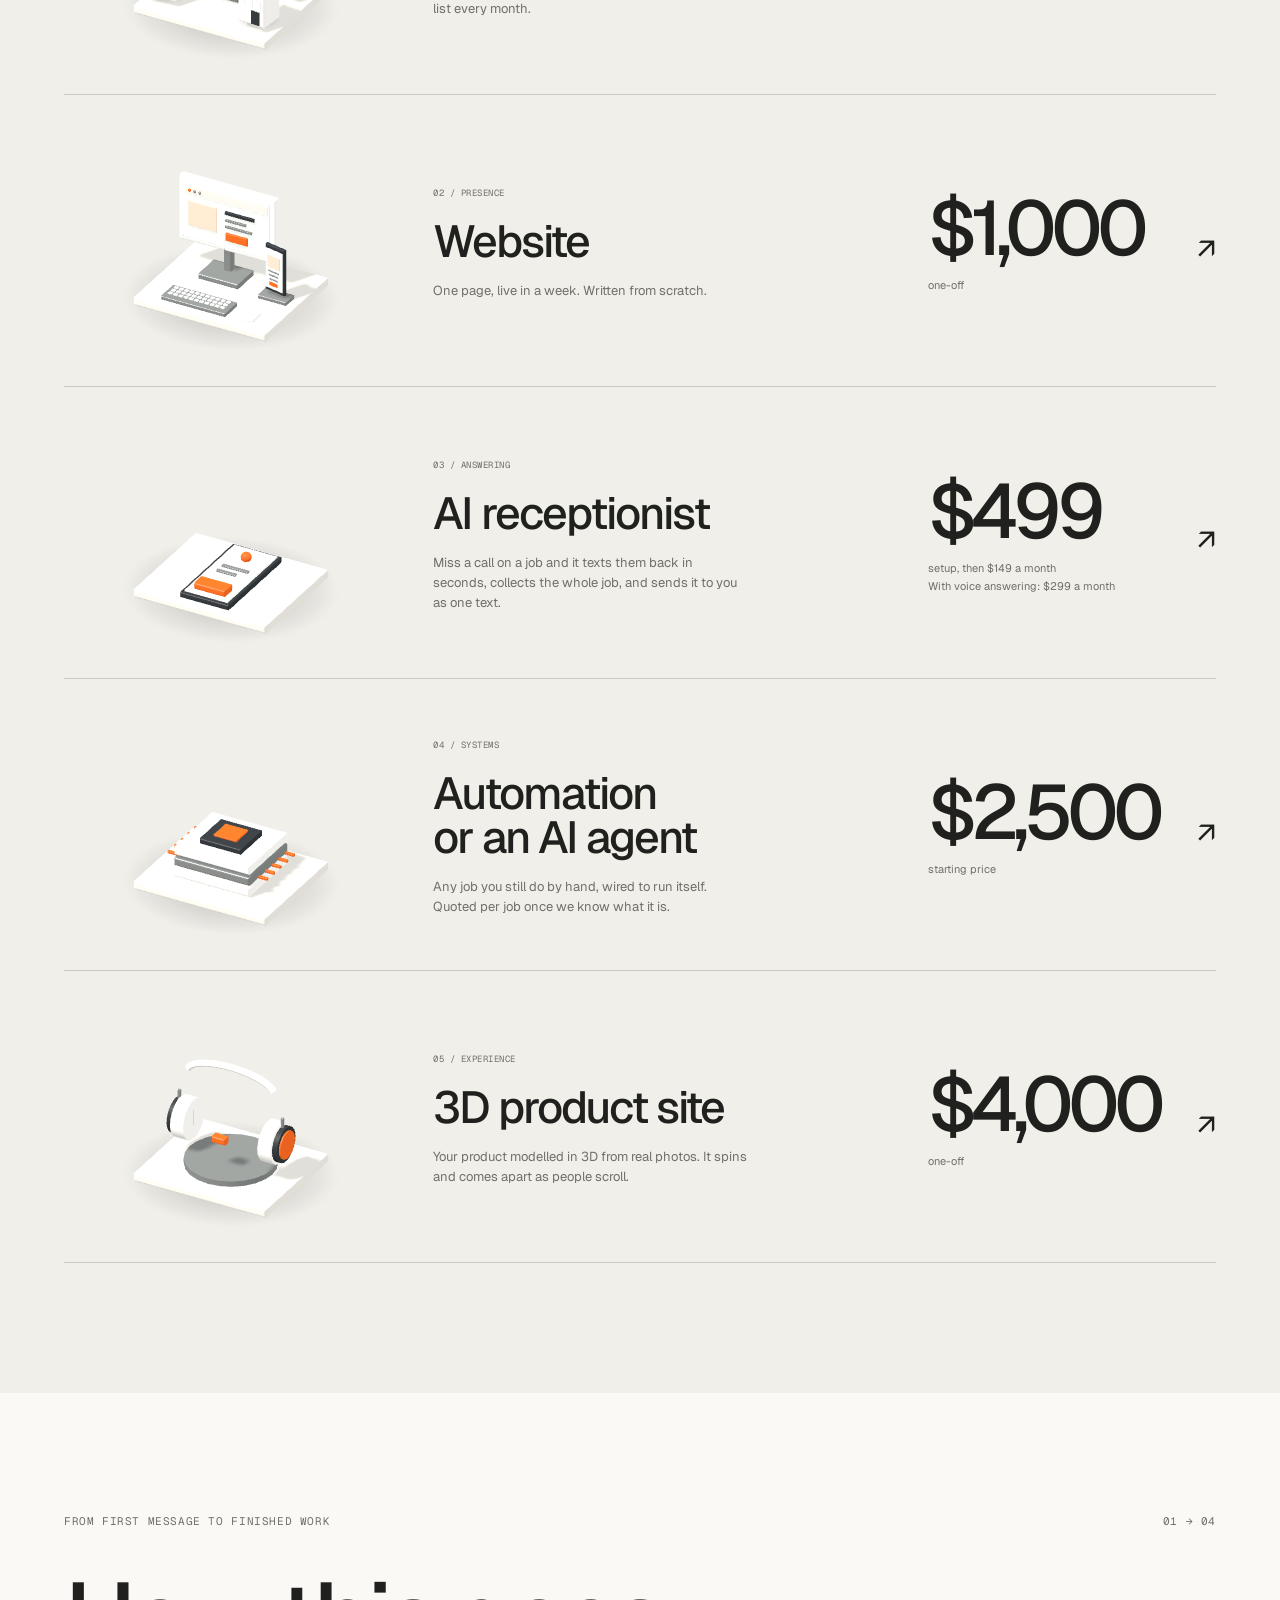
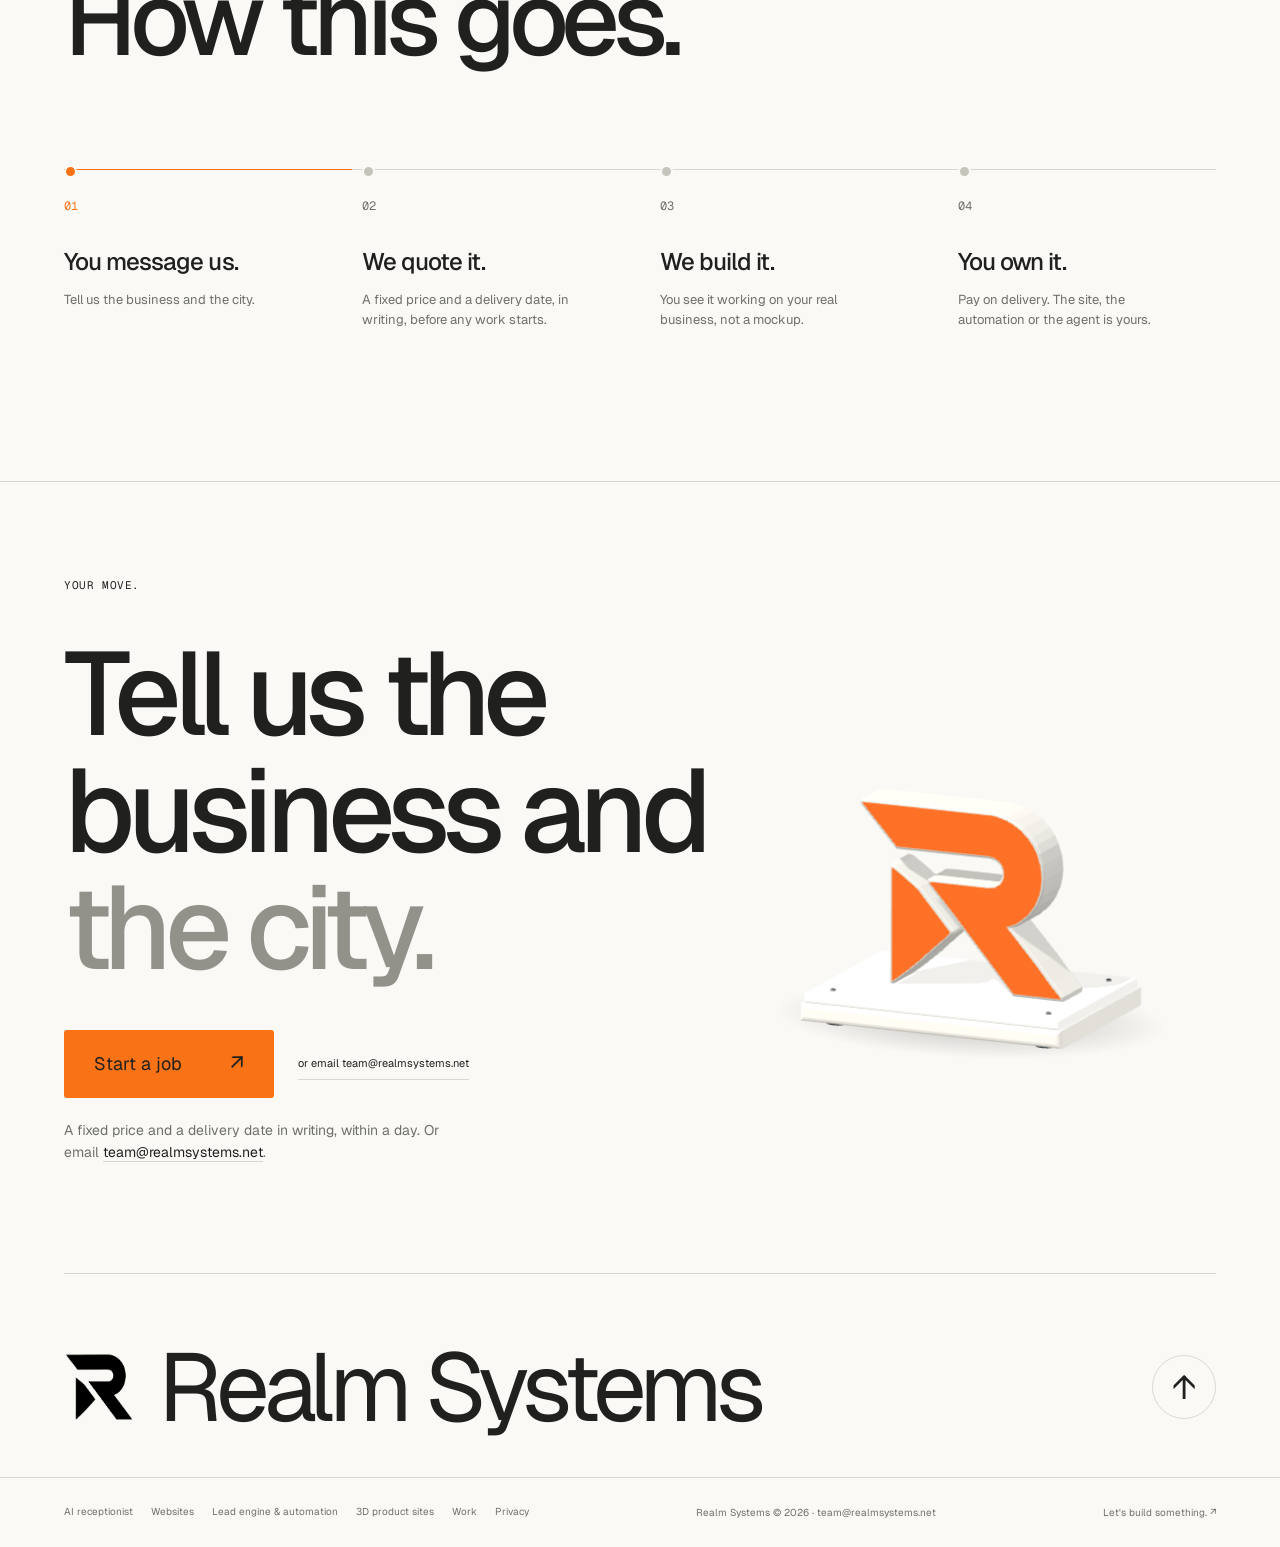
==== commit fb92c4a6: "Engine first in the 3D switcher; centred cam card; receptionist page covers the Voice tier; service " ====
--- a/index.html
+++ b/index.html
@@ -10,7 +10,7 @@
 <script>if(/.pages.dev$/.test(location.hostname))location.replace("https://realmsystems.net"+location.pathname+location.search+location.hash);</script>
 <link rel="icon" href="assets/favicon.png"><link rel="preconnect" href="https://fonts.googleapis.com"><link rel="preconnect" href="https://fonts.gstatic.com" crossorigin>
 <link href="https://fonts.googleapis.com/css2?family=Geist:wght@400;500;600;700;800;900&family=Geist+Mono:wght@400;500&display=swap" rel="stylesheet">
-<link rel="stylesheet" href="styles.css?v=pages7"><link rel="stylesheet" href="pc-original.css">
+<link rel="stylesheet" href="styles.css?v=pages8"><link rel="stylesheet" href="pc-original.css">
 </head>
 <body>
 <a class="skip" href="#main">Skip to content</a>
@@ -25,7 +25,7 @@
 </div></section>
 <section class="work" id="work"><div class="wrap"><div class="section-top"><span class="eyebrow">Selected work</span><span class="mono">01 / 04</span></div><div class="work__head"><h2>Built, not<br><span class="soft">mocked up.</span></h2><p>Four things that exist.<br>You can open the first two right now.</p></div>
 <article class="apex" id="apex"><div class="project-heading"><div><span class="eyebrow">01 / Website</span><h3>Apex Capital Advisors</h3></div><a class="text-link" href="https://www.apexcapitaladvisors.net/" target="_blank" rel="noopener">Inspect the live site <span aria-hidden="true">↗︎</span></a></div><div class="apex__stage" id="apex-stage"><div class="apex__frame" id="apex-frame"><div class="apex__edge"><span>APEX CAPITAL ADVISORS</span><span>apexcapitaladvisors.net ↗︎</span></div><div class="apex__screen"><img id="apex-shot" src="assets/apex-desktop.jpg" alt="The actual Apex Capital Advisors homepage" width="1440" height="4585" loading="lazy"></div></div></div><div class="project-foot"><p>A real estate finance firm in the United States. Written by hand, no template and no page builder.</p><span class="mono" id="apex-readout">SCROLL TO EXPLORE ↓</span></div></article>
-<article class="pcbuild" id="pcbuild"><div class="project-heading"><div><span class="eyebrow">02 / 3D product experience</span><h3 id="x3d-title">A PC build you<br>can take apart.</h3></div><a class="text-link" id="x3d-link" href="https://aayan-cloud.github.io/techhoman-builds/white-screen-pc/" target="_blank" rel="noopener"><span id="x3d-link-text">Open the original 3D build</span> <span aria-hidden="true">↗︎</span></a></div><div class="apex__stage" id="pc-stage"><div class="xswitch" role="tablist" aria-label="3D examples"><button type="button" role="tab" id="x3d-tab-pc" data-x="pc" data-short=" · PC build" aria-selected="true" aria-controls="pc-frame">01 <span>· White PC build</span></button><button type="button" role="tab" id="x3d-tab-engine" data-x="engine" data-short=" · Engine" aria-selected="false" aria-controls="pc-frame" tabindex="-1">02 <span>· Four-stroke engine</span></button></div><div class="apex__frame" id="pc-frame" role="tabpanel" aria-labelledby="x3d-tab-pc"><div class="apex__edge"><span id="x3d-edge-l">WHITE SCREEN PC · TECH HOMAN</span><span id="x3d-edge-r">aayan-cloud.github.io/techhoman-builds ↗︎</span></div><div class="apex__screen"><iframe id="pc-shot" src="https://aayan-cloud.github.io/techhoman-builds/white-screen-pc/" title="The White PC with a Screen build site, live: scroll it, turn the build, take it apart" loading="lazy"></iframe></div></div></div><div class="project-foot"><p id="x3d-foot">A client asked for a $1,100 white PC. Every part modelled in 3D from the maker's photos and priced, on a page where the build turns and comes apart as you scroll.</p><span class="mono" id="pc-readout">HOVER &amp; SCROLL INSIDE ↓ · SCROLL ON THE RENDER TO TURN IT</span></div></article>
+<article class="pcbuild" id="pcbuild"><div class="project-heading"><div><span class="eyebrow">02 / 3D product experience</span><h3 id="x3d-title">An engine you<br>can run.</h3></div><a class="text-link" id="x3d-link" href="/demos/engine/" target="_blank" rel="noopener"><span id="x3d-link-text">Open the engine full screen</span> <span aria-hidden="true">↗︎</span></a></div><div class="apex__stage" id="pc-stage"><div class="xswitch" role="tablist" aria-label="3D examples"><button type="button" role="tab" id="x3d-tab-engine" data-x="engine" data-short=" · Engine" aria-selected="true" aria-controls="pc-frame">01 <span>· Four-stroke engine</span></button><button type="button" role="tab" id="x3d-tab-pc" data-x="pc" data-short=" · PC build" aria-selected="false" aria-controls="pc-frame" tabindex="-1">02 <span>· White PC build</span></button></div><div class="apex__frame" id="pc-frame" role="tabpanel" aria-labelledby="x3d-tab-engine"><div class="apex__edge"><span id="x3d-edge-l">FOUR-STROKE ENGINE · REALM SYSTEMS</span><span id="x3d-edge-r">realmsystems.net/demos/engine ↗︎</span></div><div class="apex__screen"><iframe id="pc-shot" src="/demos/engine/" title="A four-stroke engine running live in the browser: scroll through it, hold the throttle, cut it open" loading="lazy"></iframe></div></div></div><div class="project-foot"><p id="x3d-foot">An inline-four built entirely in code and running live in your browser. Hold the throttle, cut the casting open, change the compression ratio, and the torque curve answers from the same simulation that moves the pistons.</p><span class="mono" id="pc-readout">SCROLL INSIDE ↓ · HOLD THROTTLE TO REV IT</span></div></article>
 <article class="lead-project" id="leadsys"><div class="project-heading"><div><span class="eyebrow">03 / Customer discovery</span><h3>The lead system.</h3></div><p>It searches Google Maps for businesses with plenty of reviews and no website, checks each one, then writes a message for every lead. Some steps run on their own, some are run by hand.</p></div><div class="lead-exhibit"><div class="lead-machine" id="pipeline"><svg class="lead-wires" viewBox="0 0 1000 600" preserveAspectRatio="none" aria-hidden="true"><path d="M160 135H480V290H820M480 290H210V470H520H820V290"/><path class="signal" d="M160 135H480V290H820M480 290H210V470H520H820V290"/></svg><button type="button" class="pipe__node node-map is-active" data-key="map" aria-pressed="true"><small>01 / DISCOVER</small><span>Google Maps</span><i class="map-mark" aria-hidden="true">⌖</i></button><button type="button" class="pipe__node node-filter" data-key="filter" aria-pressed="false"><small>02 / FILTER</small><span>Real businesses.<br>Plenty of reviews.</span><i class="filter-lines" aria-hidden="true"></i></button><button type="button" class="pipe__node node-check" data-key="check" aria-pressed="false"><small>03 / CHECK</small><span>No working<br>website?</span><i class="check-mark" aria-hidden="true">↗︎</i></button><button type="button" class="pipe__node node-message" data-key="message" aria-pressed="false"><small>04 / WRITE</small><span>A personal<br>message.</span><i class="message-lines" aria-hidden="true"></i></button><button type="button" class="pipe__node node-lead" data-key="lead" aria-pressed="false"><small>05 / OUTPUT</small><span>A checked lead.</span><i class="output-mark" aria-hidden="true">↗︎</i></button></div><div class="lead-detail"><span class="eyebrow" id="pipe-title">01 / Discover</span><p id="pipe-desc" aria-live="polite">Search Google Maps for businesses in your city and trade.</p><span class="mono">SELECT A COMPONENT TO INSPECT ↗︎</span></div></div></article>
 <article class="ad-project" id="adengine"><div class="project-heading"><div><span class="eyebrow">04 / Ad intelligence</span><h3>The ad engine.</h3></div><p>It reads Meta's Ad Library for businesses already paying for ads. Last run: 18 of them, none with a working website.</p></div><div class="ad-exhibit"><div class="ad-machine" aria-label="Illustration of the ad engine, from Meta Ad Library through website and duplicate checks to a ledger"><div class="ad-layer ad-layer--back"><span>Meta Ad Library</span><div class="ad-paper-lines"></div><div class="ad-paper-lines short"></div></div><div class="ad-layer ad-layer--mid"><span>Website check</span><div class="ad-scan"><i></i><i></i><i></i><i></i><i></i></div></div><div class="ad-layer ad-layer--front"><span>Duplicate check → Ledger</span><strong>118</strong><small>ALREADY IN THE LEDGER</small><div class="ad-ledger-rule"></div></div><div class="ad-machine__caption mono">LOCAL BROWSER → CHECKED RECORDS</div></div><div class="ad-result"><span class="eyebrow"><i class="orange-dot"></i> Last-run snapshot</span><strong>18<span>found.</span></strong><p>Every one paying for ads.<br>None with a working website.</p><span class="snapshot-note">Recorded results, not a live data feed.</span></div></div><div class="figures" id="figures"><div class="fig"><b>18</b><p>businesses found in the last run, every one paying for ads</p></div><div class="fig"><b>118</b><p>already in the ledger, so none are ever found twice</p></div><div class="fig"><b>$0<span>/run</span></b><p>per run. It drives a browser on our own machine</p></div><div class="fig"><b>~4,100</b><p>US ads running the phrase “walk-ins welcome”. Searching the word “cafe” returns over 50,000, led by Taco Bell and Capital One</p></div></div></article>
 </div></section>
@@ -38,4 +38,4 @@
 <section class="process" id="process"><div class="wrap"><div class="section-top"><span class="eyebrow">From first message to finished work</span><span class="mono">01 → 04</span></div><h2>How this goes.</h2><div class="journey" id="journey"><div class="journey__rail" aria-hidden="true"><i id="journey-rail-fill"></i></div><ol class="journey__track" id="journey-track"><li class="jstep is-active"><span class="jstep__n">01</span><h3>You message us.</h3><p>Tell us the business and the city.</p></li><li class="jstep"><span class="jstep__n">02</span><h3>We quote it.</h3><p>A fixed price and a delivery date, in writing, before any work starts.</p></li><li class="jstep"><span class="jstep__n">03</span><h3>We build it.</h3><p>You see it working on your real business, not a mockup.</p></li><li class="jstep"><span class="jstep__n">04</span><h3>You own it.</h3><p>Pay on delivery. The site, the automation or the agent is yours.</p></li></ol></div></div></section>
 <section class="close" id="contact"><div class="wrap"><span class="eyebrow">Your move.</span><div class="close__grid"><div class="close__copy"><h2>Tell us the<br>business and<br><span class="soft">the city.</span></h2><div class="hero__cta close__cta"><a class="btn" href="start.html">Start a job <span aria-hidden="true">↗︎</span></a><a class="text-link" href="mailto:team@realmsystems.net">or email team@realmsystems.net</a></div><p class="close__contact">A fixed price and a delivery date in writing, within a day. Or email <a href="mailto:team@realmsystems.net">team@realmsystems.net</a>.</p></div><div class="close__stage" id="close-stage" aria-hidden="true"></div></div><div class="close__signature"><img src="assets/realm-mark.png" alt="Realm Systems mark" width="100" height="100"><span>Realm Systems</span><a href="#top" aria-label="Back to top">↑</a></div></div></section>
 </main><footer><div class="wrap foot"><nav class="foot__links" aria-label="Pages"><a href="receptionist.html">AI receptionist</a><a href="websites.html">Websites</a><a href="automation.html">Lead engine &amp; automation</a><a href="3d.html">3D product sites</a><a href="work.html">Work</a><a href="privacy.html">Privacy</a></nav><span>Realm Systems © <span id="year">2026</span> · <a href="mailto:team@realmsystems.net">team@realmsystems.net</a></span><a href="start.html">Let's build something. ↗︎</a></div></footer>
-<script src="js/three.min.js"></script><script src="js/world.js?v=stage2"></script><script src="js/sections.js?v=stage8"></script></body></html>
+<script src="js/three.min.js"></script><script src="js/world.js?v=stage2"></script><script src="js/sections.js?v=stage9"></script></body></html>
--- a/styles.css
+++ b/styles.css
@@ -85,3 +85,15 @@
 .xswitch button[aria-selected=true]{background:var(--ink);color:var(--paper)}
 .xswitch button:focus-visible{outline:2px solid var(--accent);outline-offset:2px}
 @media(max-width:760px){.xswitch{top:10px}.xswitch button{font-size:10px;padding:7px 12px}.xswitch button span{display:none}.xswitch button::after{content:attr(data-short)}}
+.tiers{display:grid;grid-template-columns:1fr 1fr;border-top:1px solid var(--line)}
+.tier{padding:30px 40px 34px 0}.tier+.tier{border-left:1px solid var(--line);padding:30px 0 34px 40px}
+.tier .eyebrow{display:block;color:var(--muted);margin-bottom:14px}
+.tier strong{display:block;font-size:clamp(56px,6vw,104px);letter-spacing:-.06em;line-height:1;font-weight:500}
+.tier small{display:block;color:var(--muted);font-size:15px;margin-top:10px}
+.tier p{font-size:16px;max-width:44ch;margin:22px 0 18px}
+.tier ul{list-style:none;padding:0;margin:0;display:grid;gap:8px;font-size:15px;color:var(--muted)}
+.tier li{display:flex;gap:12px}.tier li::before{content:"";width:6px;height:6px;border-radius:50%;background:var(--accent);margin-top:8px;flex:none}
+.tiers__notes{display:grid;grid-template-columns:1fr 1fr;gap:40px;border-top:1px solid var(--line);padding-top:24px}
+.tiers__notes p{font-size:15px;color:var(--muted);max-width:52ch}
+@media(max-width:760px){.tiers,.tiers__notes{grid-template-columns:1fr;gap:0}.tier,.tier+.tier{padding:26px 0 28px;border-left:0}.tier+.tier{border-top:1px solid var(--line)}.tiers__notes p+p{margin-top:12px}}
+@media(max-width:760px){.pricecard{width:auto;margin-left:0}}
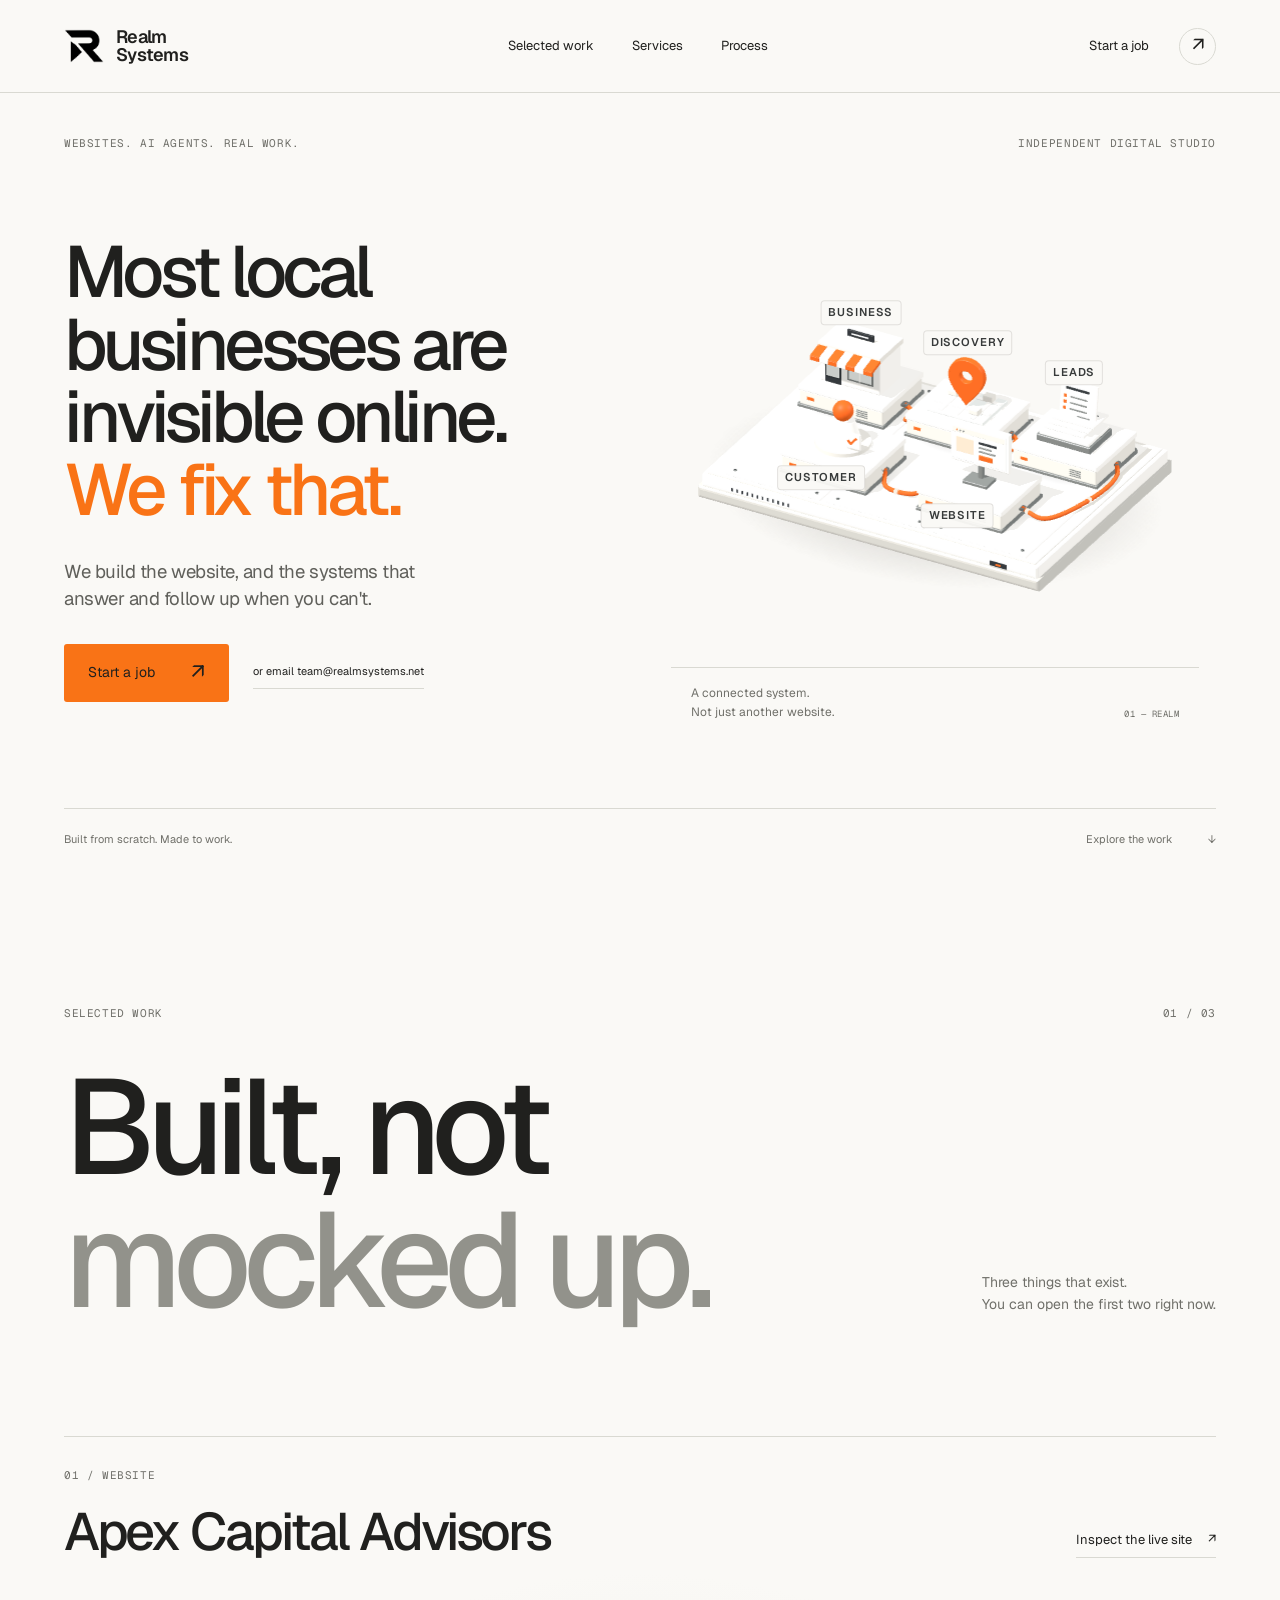
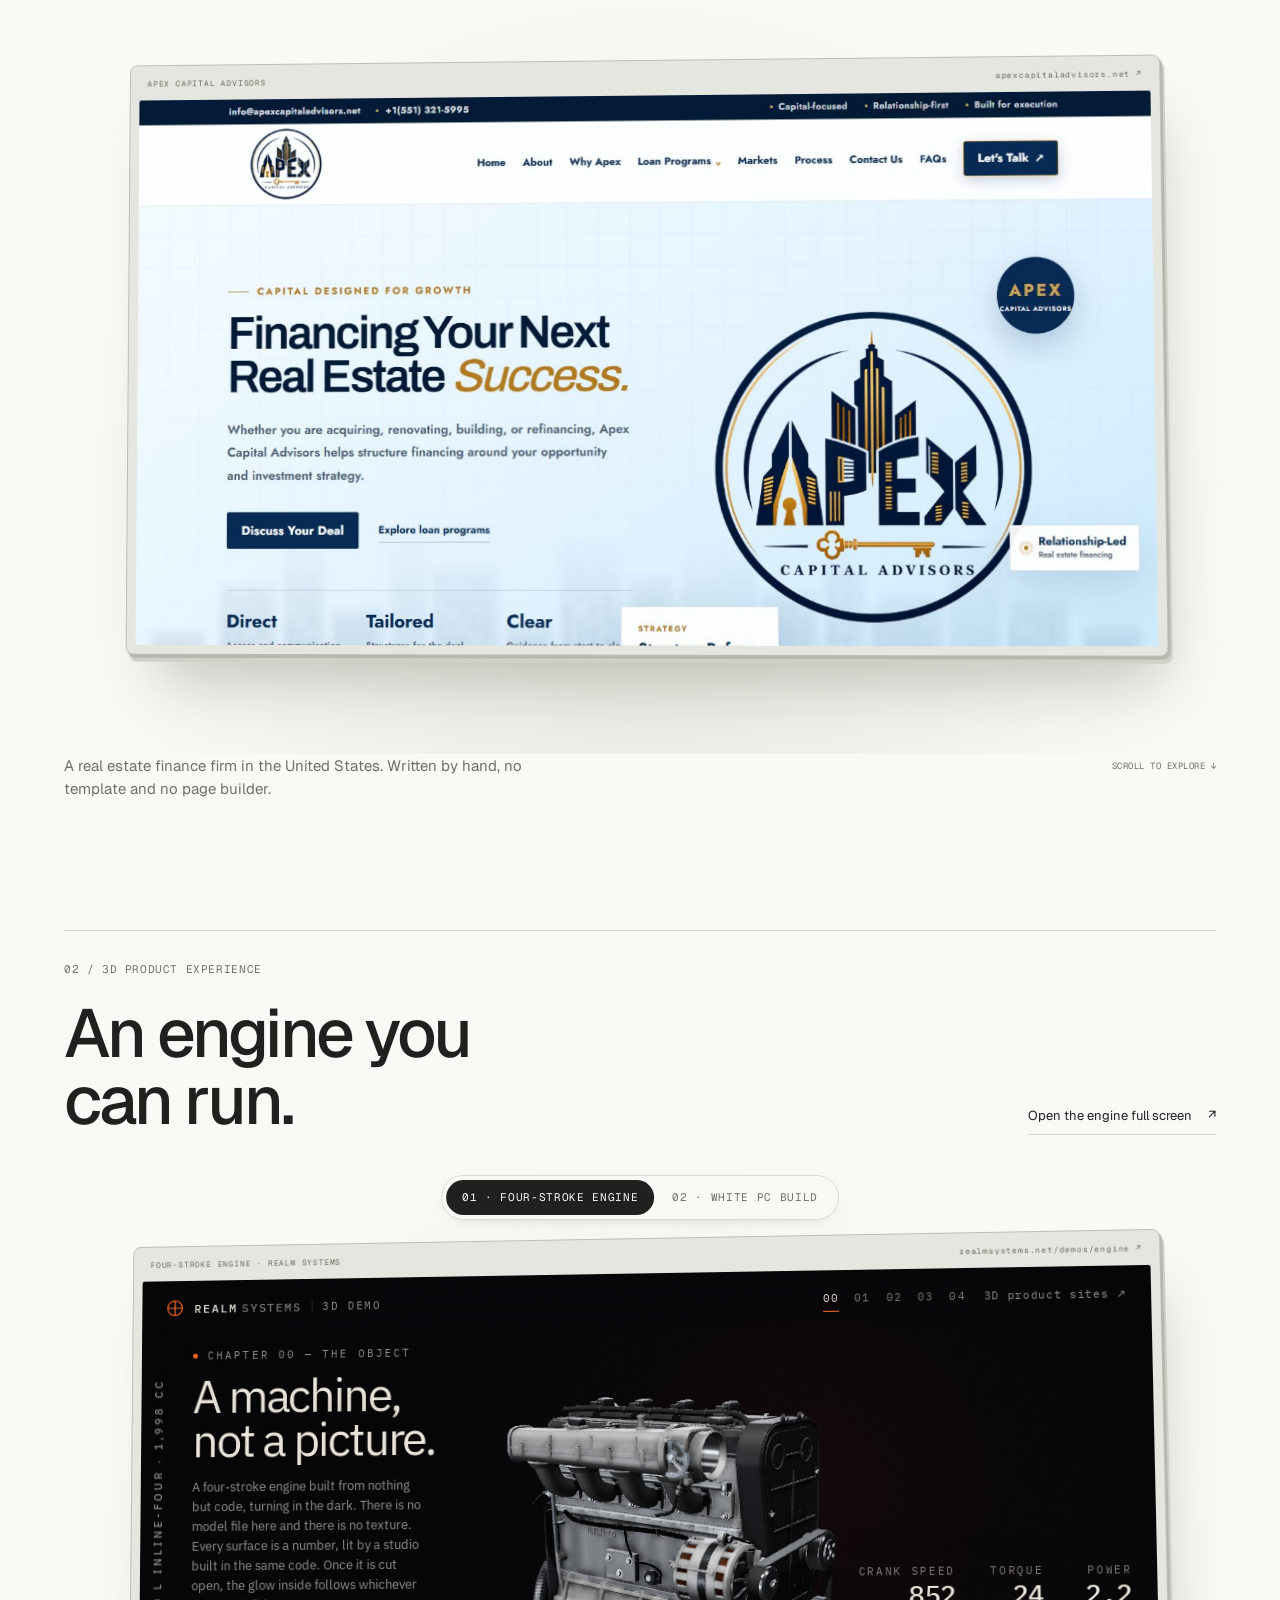
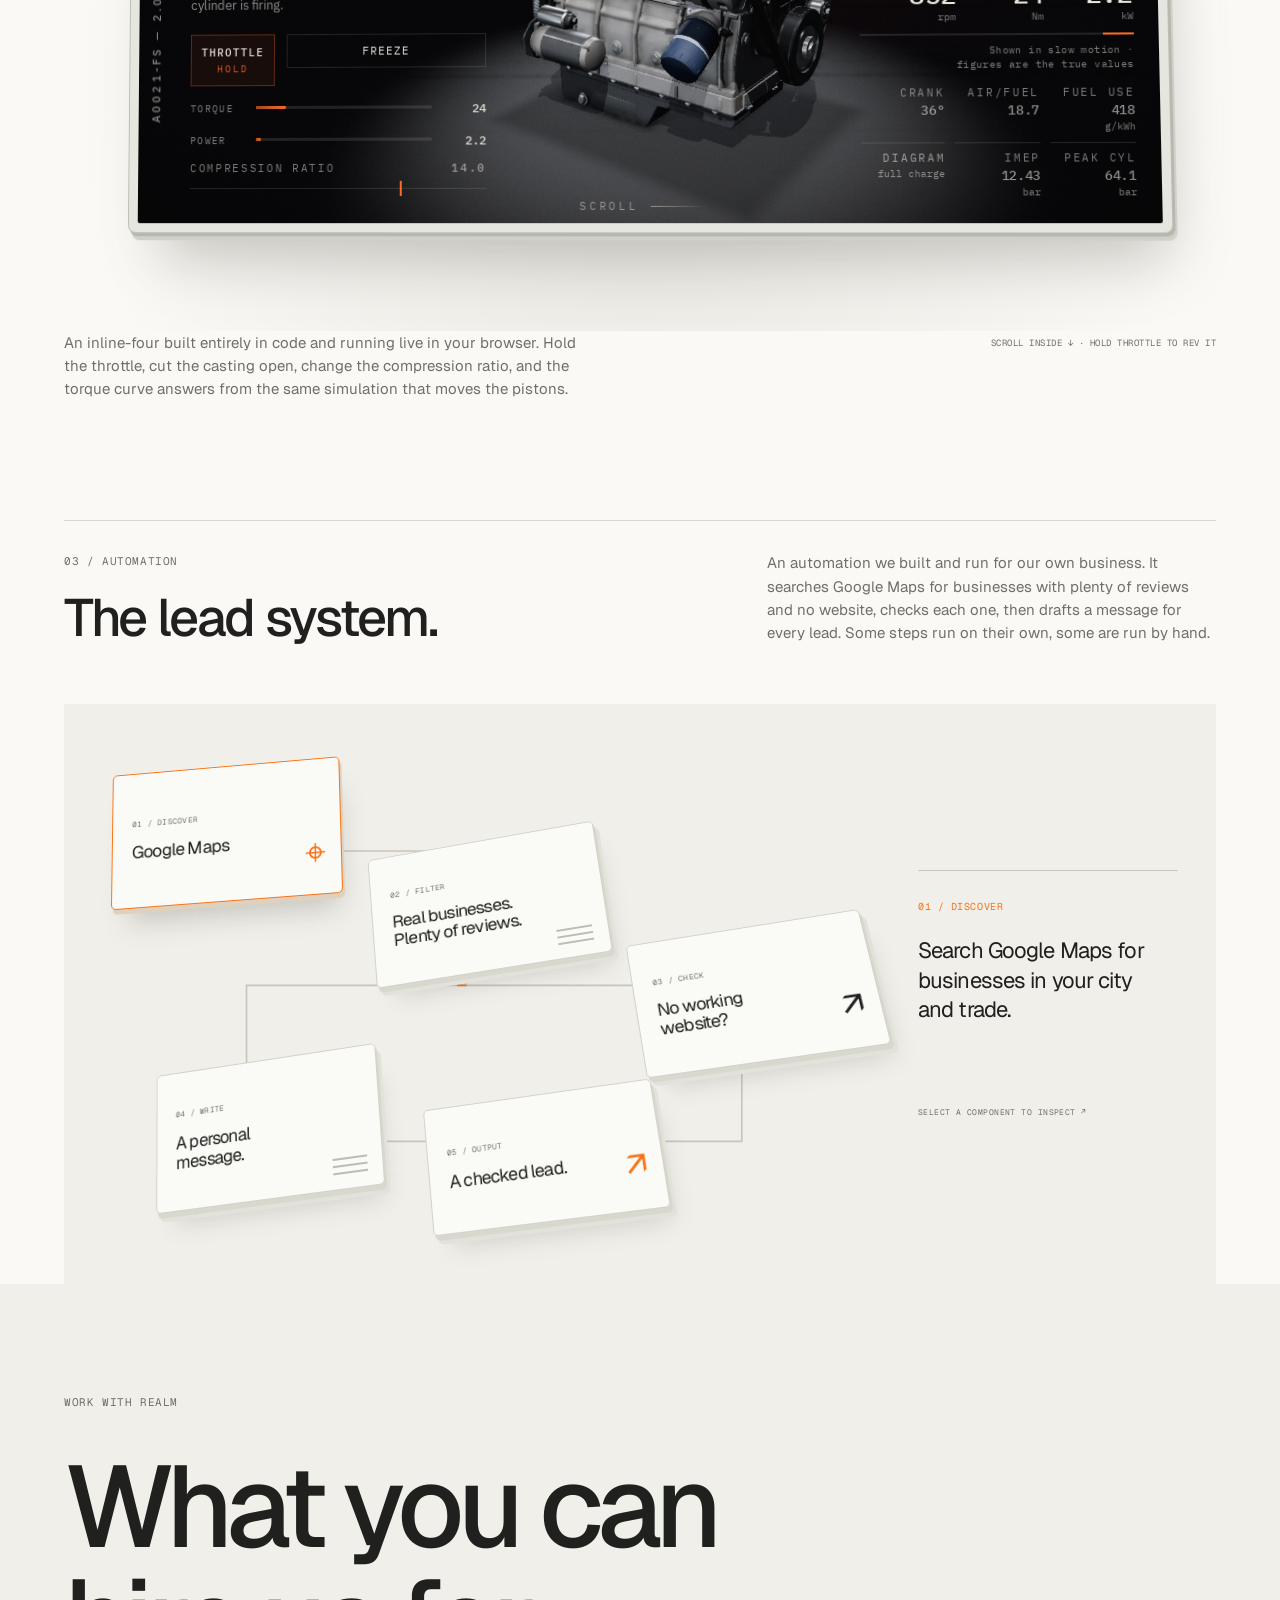
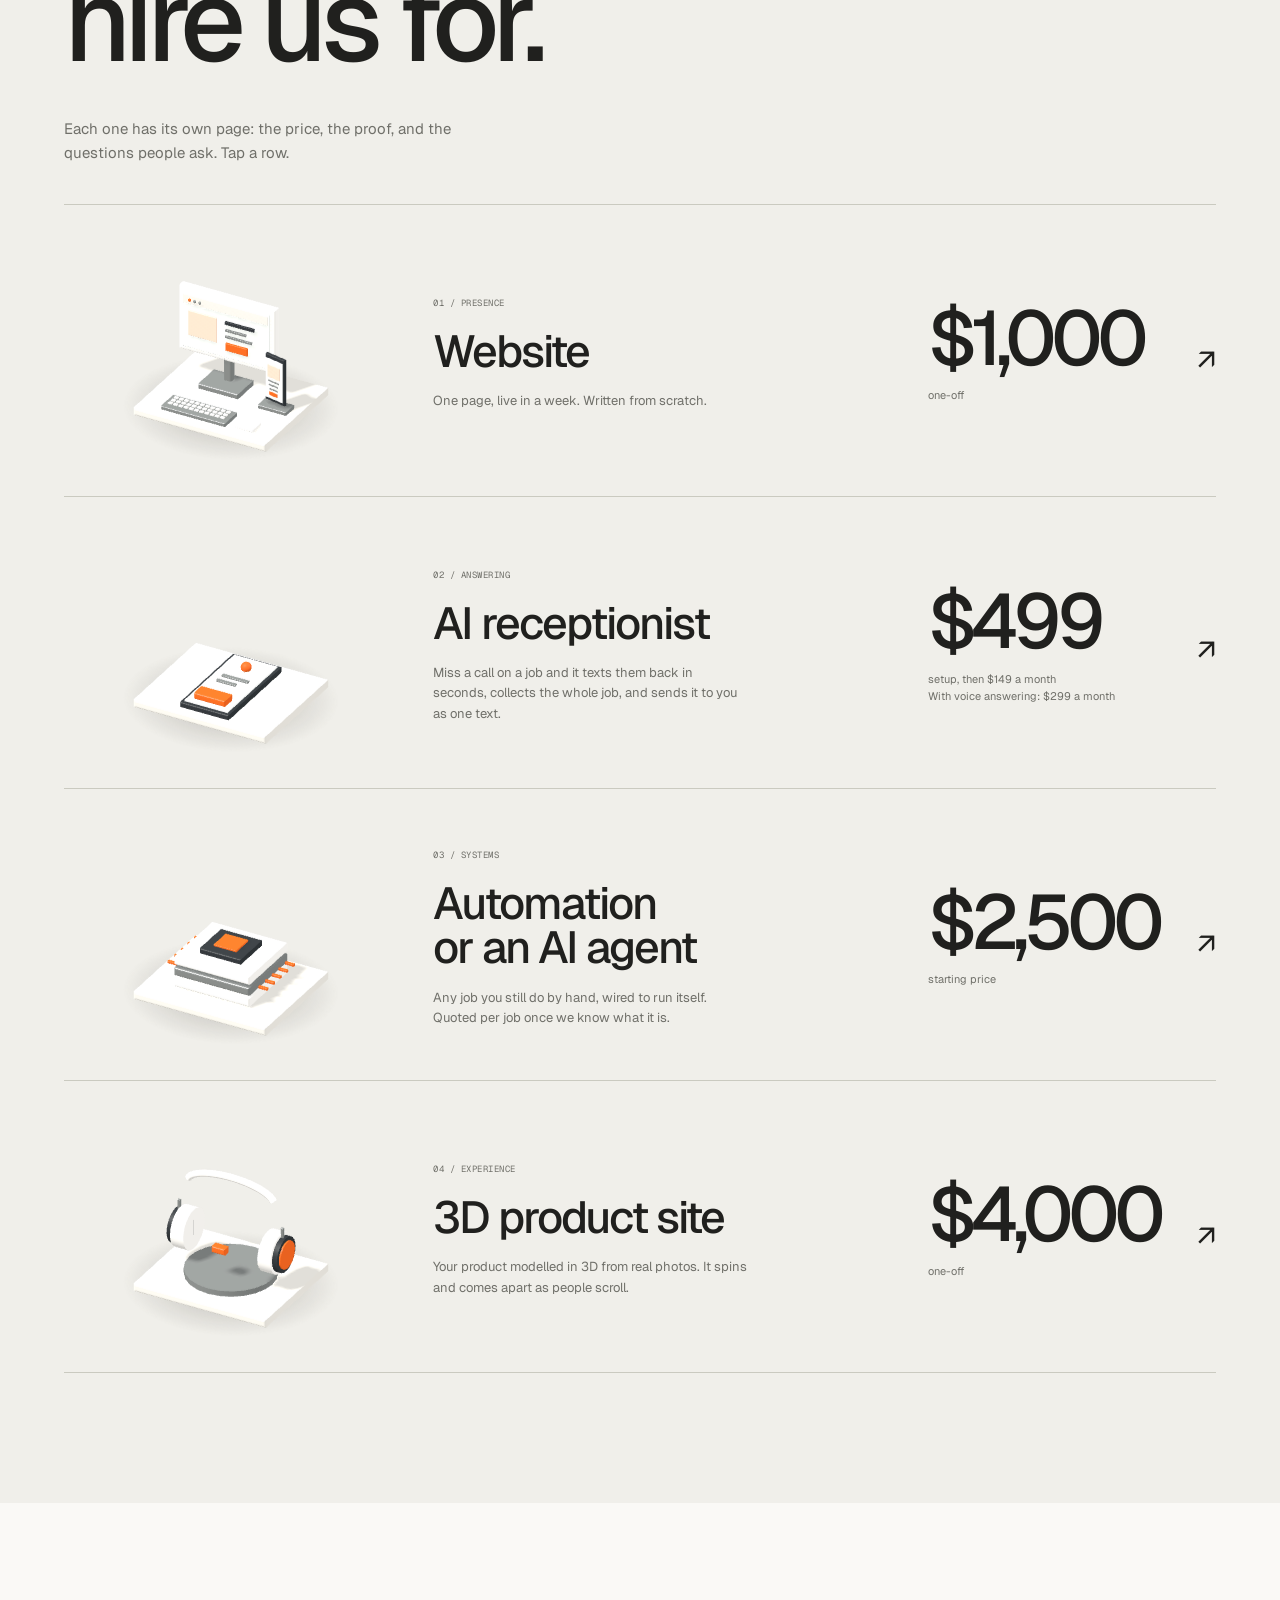
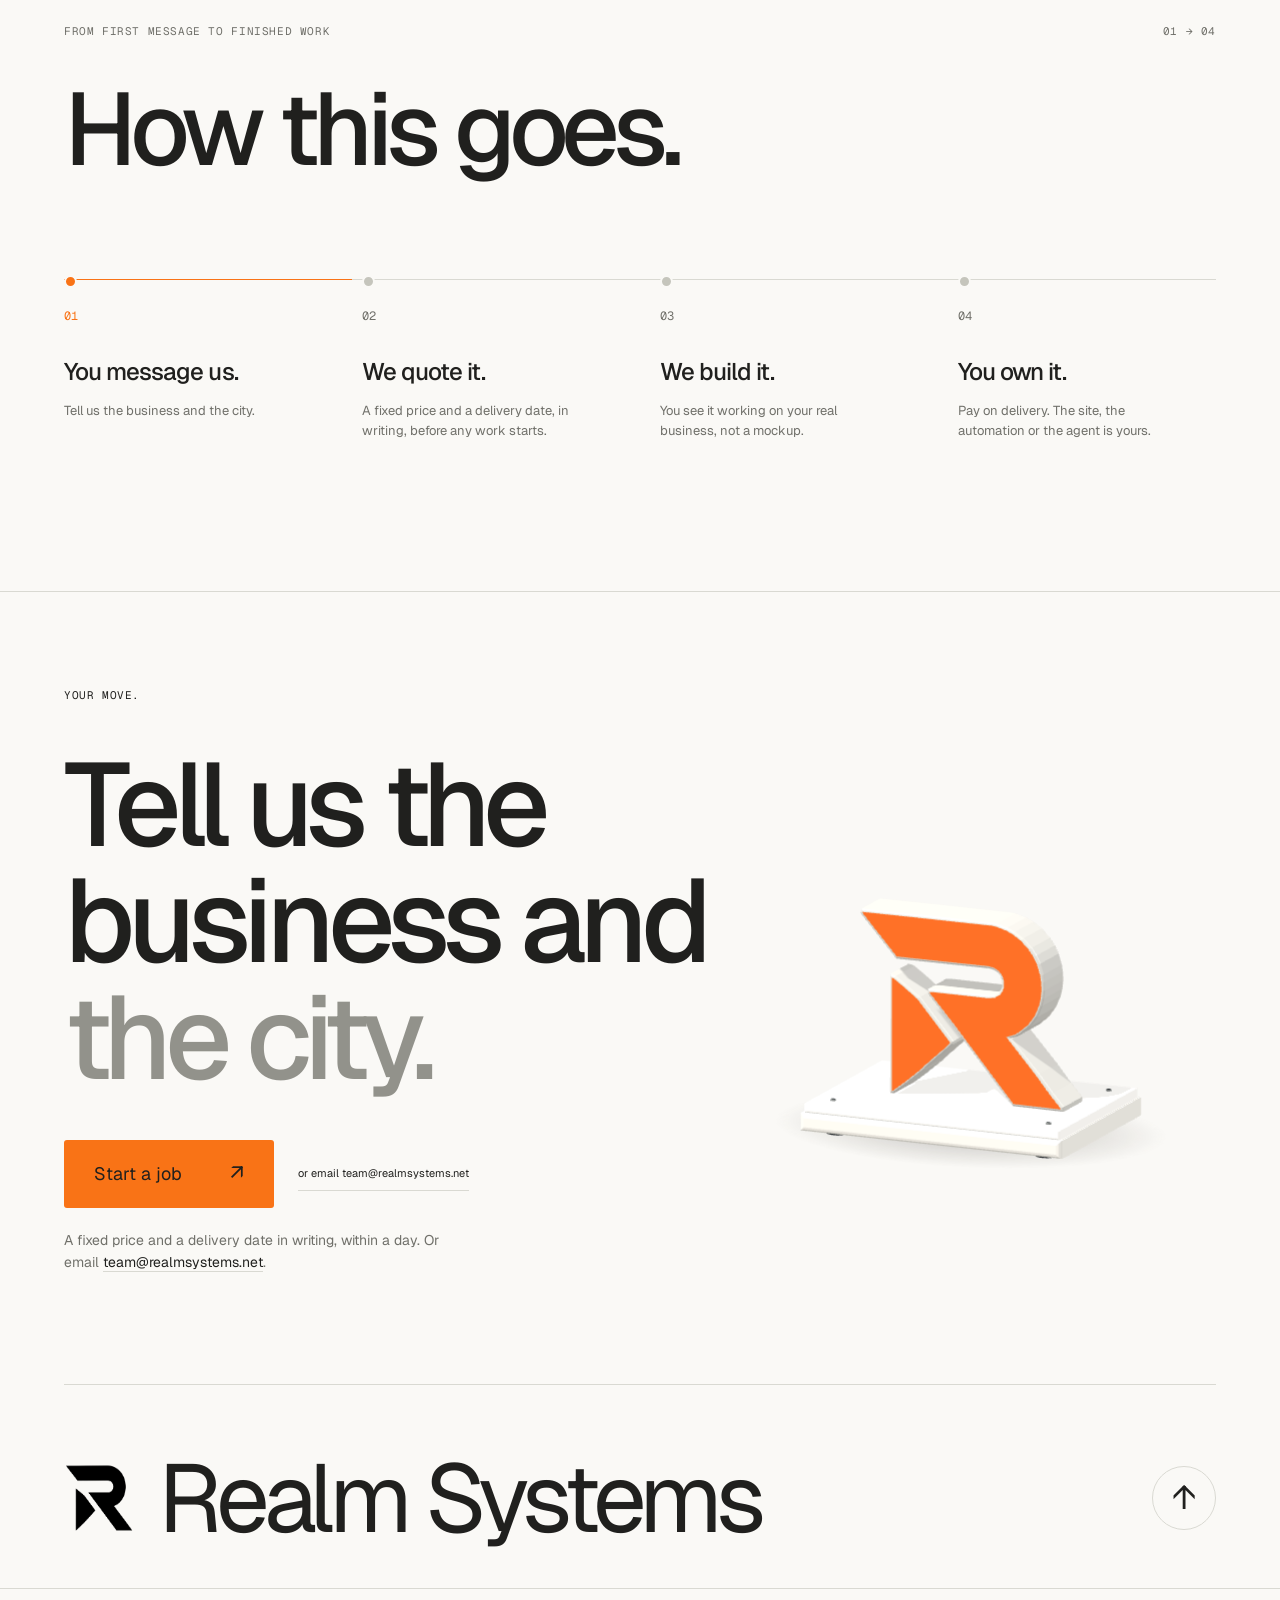
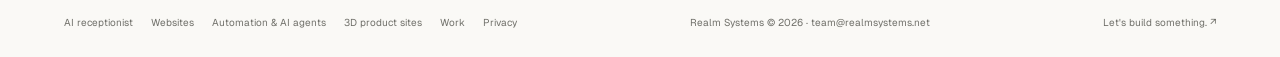
==== commit a6c94b26: "Drop the lead engine as a separate service; the lead system stays as automation proof. Remove the ad" ====
--- a/index.html
+++ b/index.html
@@ -19,23 +19,22 @@
 <canvas id="gl" aria-hidden="true"></canvas>
 <main id="main">
 <section class="hero" id="top"><div class="wrap">
-<div class="eyebrow hero__eyebrow"><span>Websites. Lead systems. Real work.</span><span class="hero__edition">Independent digital studio</span></div>
-<div class="hero__grid"><div class="hero__copy"><h1>Most local businesses are invisible online.<br><span>We fix that.</span></h1><p class="lead">We build the website, and the system that finds the customers to send to it.</p><div class="hero__cta"><a class="btn" href="start.html">Start a job <span aria-hidden="true">↗︎</span></a><a class="text-link" href="mailto:team@realmsystems.net">or email team@realmsystems.net</a></div></div><div class="hero__installation"><div id="hero-stage" class="hero__stage" role="img" aria-label="An architectural installation of the business discovery, lead and website system"></div><div class="exhibit-caption"><span>A connected system.<br>Not just another website.</span><span class="mono">01 — REALM</span></div></div></div>
+<div class="eyebrow hero__eyebrow"><span>Websites. AI agents. Real work.</span><span class="hero__edition">Independent digital studio</span></div>
+<div class="hero__grid"><div class="hero__copy"><h1>Most local businesses are invisible online.<br><span>We fix that.</span></h1><p class="lead">We build the website, and the systems that answer and follow up when you can't.</p><div class="hero__cta"><a class="btn" href="start.html">Start a job <span aria-hidden="true">↗︎</span></a><a class="text-link" href="mailto:team@realmsystems.net">or email team@realmsystems.net</a></div></div><div class="hero__installation"><div id="hero-stage" class="hero__stage" role="img" aria-label="An illustrated system: a business, its website, and the customers it brings in"></div><div class="exhibit-caption"><span>A connected system.<br>Not just another website.</span><span class="mono">01 — REALM</span></div></div></div>
 <div class="hero__bottom"><span>Built from scratch. Made to work.</span><a href="#work">Explore the work <span aria-hidden="true">↓</span></a></div>
 </div></section>
-<section class="work" id="work"><div class="wrap"><div class="section-top"><span class="eyebrow">Selected work</span><span class="mono">01 / 04</span></div><div class="work__head"><h2>Built, not<br><span class="soft">mocked up.</span></h2><p>Four things that exist.<br>You can open the first two right now.</p></div>
+<section class="work" id="work"><div class="wrap"><div class="section-top"><span class="eyebrow">Selected work</span><span class="mono">01 / 03</span></div><div class="work__head"><h2>Built, not<br><span class="soft">mocked up.</span></h2><p>Three things that exist.<br>You can open the first two right now.</p></div>
 <article class="apex" id="apex"><div class="project-heading"><div><span class="eyebrow">01 / Website</span><h3>Apex Capital Advisors</h3></div><a class="text-link" href="https://www.apexcapitaladvisors.net/" target="_blank" rel="noopener">Inspect the live site <span aria-hidden="true">↗︎</span></a></div><div class="apex__stage" id="apex-stage"><div class="apex__frame" id="apex-frame"><div class="apex__edge"><span>APEX CAPITAL ADVISORS</span><span>apexcapitaladvisors.net ↗︎</span></div><div class="apex__screen"><img id="apex-shot" src="assets/apex-desktop.jpg" alt="The actual Apex Capital Advisors homepage" width="1440" height="4585" loading="lazy"></div></div></div><div class="project-foot"><p>A real estate finance firm in the United States. Written by hand, no template and no page builder.</p><span class="mono" id="apex-readout">SCROLL TO EXPLORE ↓</span></div></article>
 <article class="pcbuild" id="pcbuild"><div class="project-heading"><div><span class="eyebrow">02 / 3D product experience</span><h3 id="x3d-title">An engine you<br>can run.</h3></div><a class="text-link" id="x3d-link" href="/demos/engine/" target="_blank" rel="noopener"><span id="x3d-link-text">Open the engine full screen</span> <span aria-hidden="true">↗︎</span></a></div><div class="apex__stage" id="pc-stage"><div class="xswitch" role="tablist" aria-label="3D examples"><button type="button" role="tab" id="x3d-tab-engine" data-x="engine" data-short=" · Engine" aria-selected="true" aria-controls="pc-frame">01 <span>· Four-stroke engine</span></button><button type="button" role="tab" id="x3d-tab-pc" data-x="pc" data-short=" · PC build" aria-selected="false" aria-controls="pc-frame" tabindex="-1">02 <span>· White PC build</span></button></div><div class="apex__frame" id="pc-frame" role="tabpanel" aria-labelledby="x3d-tab-engine"><div class="apex__edge"><span id="x3d-edge-l">FOUR-STROKE ENGINE · REALM SYSTEMS</span><span id="x3d-edge-r">realmsystems.net/demos/engine ↗︎</span></div><div class="apex__screen"><iframe id="pc-shot" src="/demos/engine/" title="A four-stroke engine running live in the browser: scroll through it, hold the throttle, cut it open" loading="lazy"></iframe></div></div></div><div class="project-foot"><p id="x3d-foot">An inline-four built entirely in code and running live in your browser. Hold the throttle, cut the casting open, change the compression ratio, and the torque curve answers from the same simulation that moves the pistons.</p><span class="mono" id="pc-readout">SCROLL INSIDE ↓ · HOLD THROTTLE TO REV IT</span></div></article>
-<article class="lead-project" id="leadsys"><div class="project-heading"><div><span class="eyebrow">03 / Customer discovery</span><h3>The lead system.</h3></div><p>It searches Google Maps for businesses with plenty of reviews and no website, checks each one, then writes a message for every lead. Some steps run on their own, some are run by hand.</p></div><div class="lead-exhibit"><div class="lead-machine" id="pipeline"><svg class="lead-wires" viewBox="0 0 1000 600" preserveAspectRatio="none" aria-hidden="true"><path d="M160 135H480V290H820M480 290H210V470H520H820V290"/><path class="signal" d="M160 135H480V290H820M480 290H210V470H520H820V290"/></svg><button type="button" class="pipe__node node-map is-active" data-key="map" aria-pressed="true"><small>01 / DISCOVER</small><span>Google Maps</span><i class="map-mark" aria-hidden="true">⌖</i></button><button type="button" class="pipe__node node-filter" data-key="filter" aria-pressed="false"><small>02 / FILTER</small><span>Real businesses.<br>Plenty of reviews.</span><i class="filter-lines" aria-hidden="true"></i></button><button type="button" class="pipe__node node-check" data-key="check" aria-pressed="false"><small>03 / CHECK</small><span>No working<br>website?</span><i class="check-mark" aria-hidden="true">↗︎</i></button><button type="button" class="pipe__node node-message" data-key="message" aria-pressed="false"><small>04 / WRITE</small><span>A personal<br>message.</span><i class="message-lines" aria-hidden="true"></i></button><button type="button" class="pipe__node node-lead" data-key="lead" aria-pressed="false"><small>05 / OUTPUT</small><span>A checked lead.</span><i class="output-mark" aria-hidden="true">↗︎</i></button></div><div class="lead-detail"><span class="eyebrow" id="pipe-title">01 / Discover</span><p id="pipe-desc" aria-live="polite">Search Google Maps for businesses in your city and trade.</p><span class="mono">SELECT A COMPONENT TO INSPECT ↗︎</span></div></div></article>
-<article class="ad-project" id="adengine"><div class="project-heading"><div><span class="eyebrow">04 / Ad intelligence</span><h3>The ad engine.</h3></div><p>It reads Meta's Ad Library for businesses already paying for ads. Last run: 18 of them, none with a working website.</p></div><div class="ad-exhibit"><div class="ad-machine" aria-label="Illustration of the ad engine, from Meta Ad Library through website and duplicate checks to a ledger"><div class="ad-layer ad-layer--back"><span>Meta Ad Library</span><div class="ad-paper-lines"></div><div class="ad-paper-lines short"></div></div><div class="ad-layer ad-layer--mid"><span>Website check</span><div class="ad-scan"><i></i><i></i><i></i><i></i><i></i></div></div><div class="ad-layer ad-layer--front"><span>Duplicate check → Ledger</span><strong>118</strong><small>ALREADY IN THE LEDGER</small><div class="ad-ledger-rule"></div></div><div class="ad-machine__caption mono">LOCAL BROWSER → CHECKED RECORDS</div></div><div class="ad-result"><span class="eyebrow"><i class="orange-dot"></i> Last-run snapshot</span><strong>18<span>found.</span></strong><p>Every one paying for ads.<br>None with a working website.</p><span class="snapshot-note">Recorded results, not a live data feed.</span></div></div><div class="figures" id="figures"><div class="fig"><b>18</b><p>businesses found in the last run, every one paying for ads</p></div><div class="fig"><b>118</b><p>already in the ledger, so none are ever found twice</p></div><div class="fig"><b>$0<span>/run</span></b><p>per run. It drives a browser on our own machine</p></div><div class="fig"><b>~4,100</b><p>US ads running the phrase “walk-ins welcome”. Searching the word “cafe” returns over 50,000, led by Taco Bell and Capital One</p></div></div></article>
+<article class="lead-project" id="leadsys"><div class="project-heading"><div><span class="eyebrow">03 / Automation</span><h3>The lead system.</h3></div><p>An automation we built and run for our own business. It searches Google Maps for businesses with plenty of reviews and no website, checks each one, then drafts a message for every lead. Some steps run on their own, some are run by hand.</p></div><div class="lead-exhibit"><div class="lead-machine" id="pipeline"><svg class="lead-wires" viewBox="0 0 1000 600" preserveAspectRatio="none" aria-hidden="true"><path d="M160 135H480V290H820M480 290H210V470H520H820V290"/><path class="signal" d="M160 135H480V290H820M480 290H210V470H520H820V290"/></svg><button type="button" class="pipe__node node-map is-active" data-key="map" aria-pressed="true"><small>01 / DISCOVER</small><span>Google Maps</span><i class="map-mark" aria-hidden="true">⌖</i></button><button type="button" class="pipe__node node-filter" data-key="filter" aria-pressed="false"><small>02 / FILTER</small><span>Real businesses.<br>Plenty of reviews.</span><i class="filter-lines" aria-hidden="true"></i></button><button type="button" class="pipe__node node-check" data-key="check" aria-pressed="false"><small>03 / CHECK</small><span>No working<br>website?</span><i class="check-mark" aria-hidden="true">↗︎</i></button><button type="button" class="pipe__node node-message" data-key="message" aria-pressed="false"><small>04 / WRITE</small><span>A personal<br>message.</span><i class="message-lines" aria-hidden="true"></i></button><button type="button" class="pipe__node node-lead" data-key="lead" aria-pressed="false"><small>05 / OUTPUT</small><span>A checked lead.</span><i class="output-mark" aria-hidden="true">↗︎</i></button></div><div class="lead-detail"><span class="eyebrow" id="pipe-title">01 / Discover</span><p id="pipe-desc" aria-live="polite">Search Google Maps for businesses in your city and trade.</p><span class="mono">SELECT A COMPONENT TO INSPECT ↗︎</span></div></div></article>
+
 </div></section>
 <section class="services" id="services"><div class="wrap"><div class="section-top"><span class="eyebrow">Work with Realm</span></div><h2>What you can<br>hire us for.</h2><p class="svc__note">Each one has its own page: the price, the proof, and the questions people ask. Tap a row.</p><div class="svc">
-<a class="svc__row" href="automation.html" data-svc="leads"><div class="svc__obj" data-obj="leads" aria-hidden="true"></div><div class="svc__copy"><span class="eyebrow">01 / Discovery</span><h3>Lead engine</h3><p>Pointed at your city and your trade. You get a checked list every month.</p></div><div class="svc__price"><strong>$500</strong><small>setup, then $299 a month</small><span class="svc__arrow" aria-hidden="true">↗︎</span></div></a>
-<a class="svc__row" href="websites.html" data-svc="website"><div class="svc__obj" data-obj="website" aria-hidden="true"></div><div class="svc__copy"><span class="eyebrow">02 / Presence</span><h3>Website</h3><p>One page, live in a week. Written from scratch.</p></div><div class="svc__price"><strong>$1,000</strong><small>one-off</small><span class="svc__arrow" aria-hidden="true">↗︎</span></div></a>
-<a class="svc__row" href="receptionist.html" data-svc="receptionist"><div class="svc__obj" data-obj="receptionist" aria-hidden="true"></div><div class="svc__copy"><span class="eyebrow">03 / Answering</span><h3>AI receptionist</h3><p>Miss a call on a job and it texts them back in seconds, collects the whole job, and sends it to you as one text.</p></div><div class="svc__price"><strong>$499</strong><small>setup, then $149 a month<br>With voice answering: $299 a month</small><span class="svc__arrow" aria-hidden="true">↗︎</span></div></a><a class="svc__row" href="automation.html" data-svc="automation"><div class="svc__obj" data-obj="automation" aria-hidden="true"></div><div class="svc__copy"><span class="eyebrow">04 / Systems</span><h3>Automation<br>or an AI agent</h3><p>Any job you still do by hand, wired to run itself. Quoted per job once we know what it is.</p></div><div class="svc__price"><strong>$2,500</strong><small>starting price</small><span class="svc__arrow" aria-hidden="true">↗︎</span></div></a>
-<a class="svc__row" href="3d.html" data-svc="3d"><div class="svc__obj" data-obj="3d" aria-hidden="true"></div><div class="svc__copy"><span class="eyebrow">05 / Experience</span><h3>3D product site</h3><p>Your product modelled in 3D from real photos. It spins and comes apart as people scroll.</p></div><div class="svc__price"><strong>$4,000</strong><small>one-off</small><span class="svc__arrow" aria-hidden="true">↗︎</span></div></a>
+<a class="svc__row" href="websites.html" data-svc="website"><div class="svc__obj" data-obj="website" aria-hidden="true"></div><div class="svc__copy"><span class="eyebrow">01 / Presence</span><h3>Website</h3><p>One page, live in a week. Written from scratch.</p></div><div class="svc__price"><strong>$1,000</strong><small>one-off</small><span class="svc__arrow" aria-hidden="true">↗︎</span></div></a>
+<a class="svc__row" href="receptionist.html" data-svc="receptionist"><div class="svc__obj" data-obj="receptionist" aria-hidden="true"></div><div class="svc__copy"><span class="eyebrow">02 / Answering</span><h3>AI receptionist</h3><p>Miss a call on a job and it texts them back in seconds, collects the whole job, and sends it to you as one text.</p></div><div class="svc__price"><strong>$499</strong><small>setup, then $149 a month<br>With voice answering: $299 a month</small><span class="svc__arrow" aria-hidden="true">↗︎</span></div></a><a class="svc__row" href="automation.html" data-svc="automation"><div class="svc__obj" data-obj="automation" aria-hidden="true"></div><div class="svc__copy"><span class="eyebrow">03 / Systems</span><h3>Automation<br>or an AI agent</h3><p>Any job you still do by hand, wired to run itself. Quoted per job once we know what it is.</p></div><div class="svc__price"><strong>$2,500</strong><small>starting price</small><span class="svc__arrow" aria-hidden="true">↗︎</span></div></a>
+<a class="svc__row" href="3d.html" data-svc="3d"><div class="svc__obj" data-obj="3d" aria-hidden="true"></div><div class="svc__copy"><span class="eyebrow">04 / Experience</span><h3>3D product site</h3><p>Your product modelled in 3D from real photos. It spins and comes apart as people scroll.</p></div><div class="svc__price"><strong>$4,000</strong><small>one-off</small><span class="svc__arrow" aria-hidden="true">↗︎</span></div></a>
 </div></div></section>
 <section class="process" id="process"><div class="wrap"><div class="section-top"><span class="eyebrow">From first message to finished work</span><span class="mono">01 → 04</span></div><h2>How this goes.</h2><div class="journey" id="journey"><div class="journey__rail" aria-hidden="true"><i id="journey-rail-fill"></i></div><ol class="journey__track" id="journey-track"><li class="jstep is-active"><span class="jstep__n">01</span><h3>You message us.</h3><p>Tell us the business and the city.</p></li><li class="jstep"><span class="jstep__n">02</span><h3>We quote it.</h3><p>A fixed price and a delivery date, in writing, before any work starts.</p></li><li class="jstep"><span class="jstep__n">03</span><h3>We build it.</h3><p>You see it working on your real business, not a mockup.</p></li><li class="jstep"><span class="jstep__n">04</span><h3>You own it.</h3><p>Pay on delivery. The site, the automation or the agent is yours.</p></li></ol></div></div></section>
 <section class="close" id="contact"><div class="wrap"><span class="eyebrow">Your move.</span><div class="close__grid"><div class="close__copy"><h2>Tell us the<br>business and<br><span class="soft">the city.</span></h2><div class="hero__cta close__cta"><a class="btn" href="start.html">Start a job <span aria-hidden="true">↗︎</span></a><a class="text-link" href="mailto:team@realmsystems.net">or email team@realmsystems.net</a></div><p class="close__contact">A fixed price and a delivery date in writing, within a day. Or email <a href="mailto:team@realmsystems.net">team@realmsystems.net</a>.</p></div><div class="close__stage" id="close-stage" aria-hidden="true"></div></div><div class="close__signature"><img src="assets/realm-mark.png" alt="Realm Systems mark" width="100" height="100"><span>Realm Systems</span><a href="#top" aria-label="Back to top">↑</a></div></div></section>
-</main><footer><div class="wrap foot"><nav class="foot__links" aria-label="Pages"><a href="receptionist.html">AI receptionist</a><a href="websites.html">Websites</a><a href="automation.html">Lead engine &amp; automation</a><a href="3d.html">3D product sites</a><a href="work.html">Work</a><a href="privacy.html">Privacy</a></nav><span>Realm Systems © <span id="year">2026</span> · <a href="mailto:team@realmsystems.net">team@realmsystems.net</a></span><a href="start.html">Let's build something. ↗︎</a></div></footer>
+</main><footer><div class="wrap foot"><nav class="foot__links" aria-label="Pages"><a href="receptionist.html">AI receptionist</a><a href="websites.html">Websites</a><a href="automation.html">Automation &amp; AI agents</a><a href="3d.html">3D product sites</a><a href="work.html">Work</a><a href="privacy.html">Privacy</a></nav><span>Realm Systems © <span id="year">2026</span> · <a href="mailto:team@realmsystems.net">team@realmsystems.net</a></span><a href="start.html">Let's build something. ↗︎</a></div></footer>
 <script src="js/three.min.js"></script><script src="js/world.js?v=stage2"></script><script src="js/sections.js?v=stage9"></script></body></html>
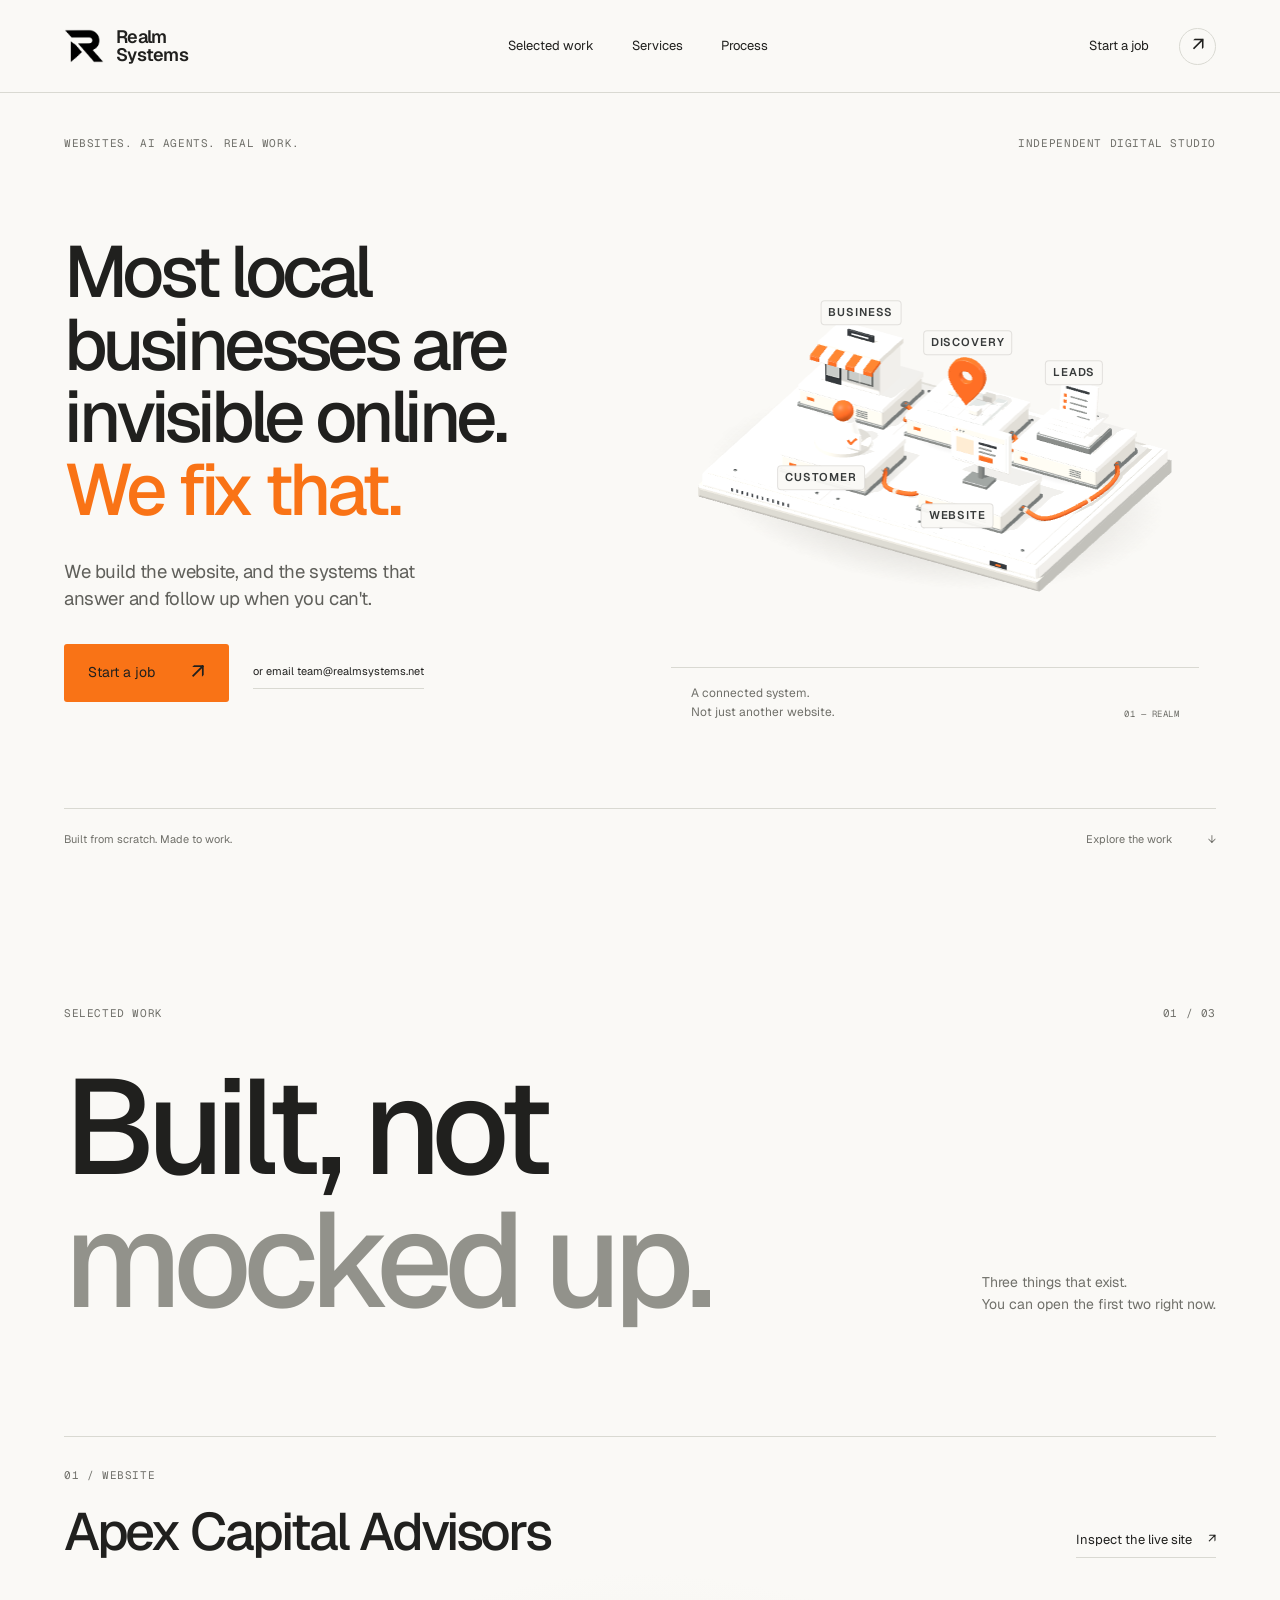
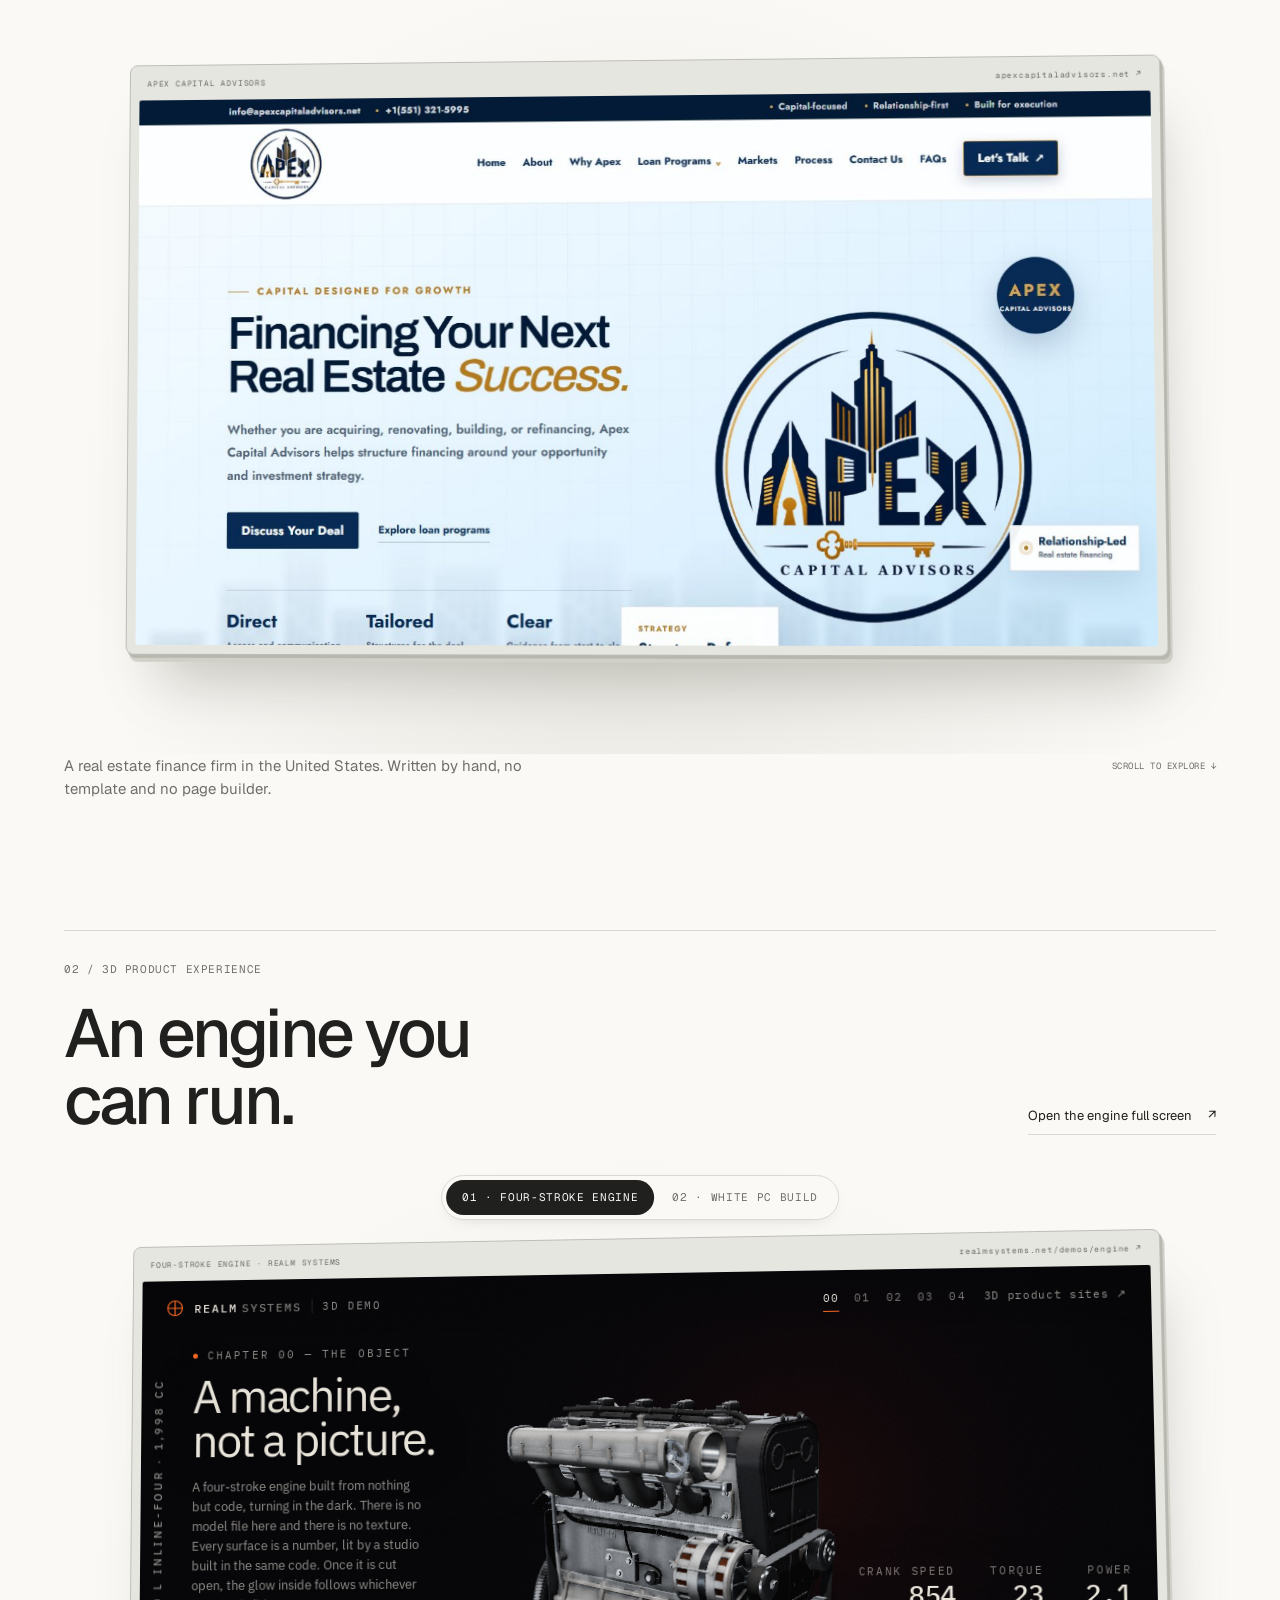
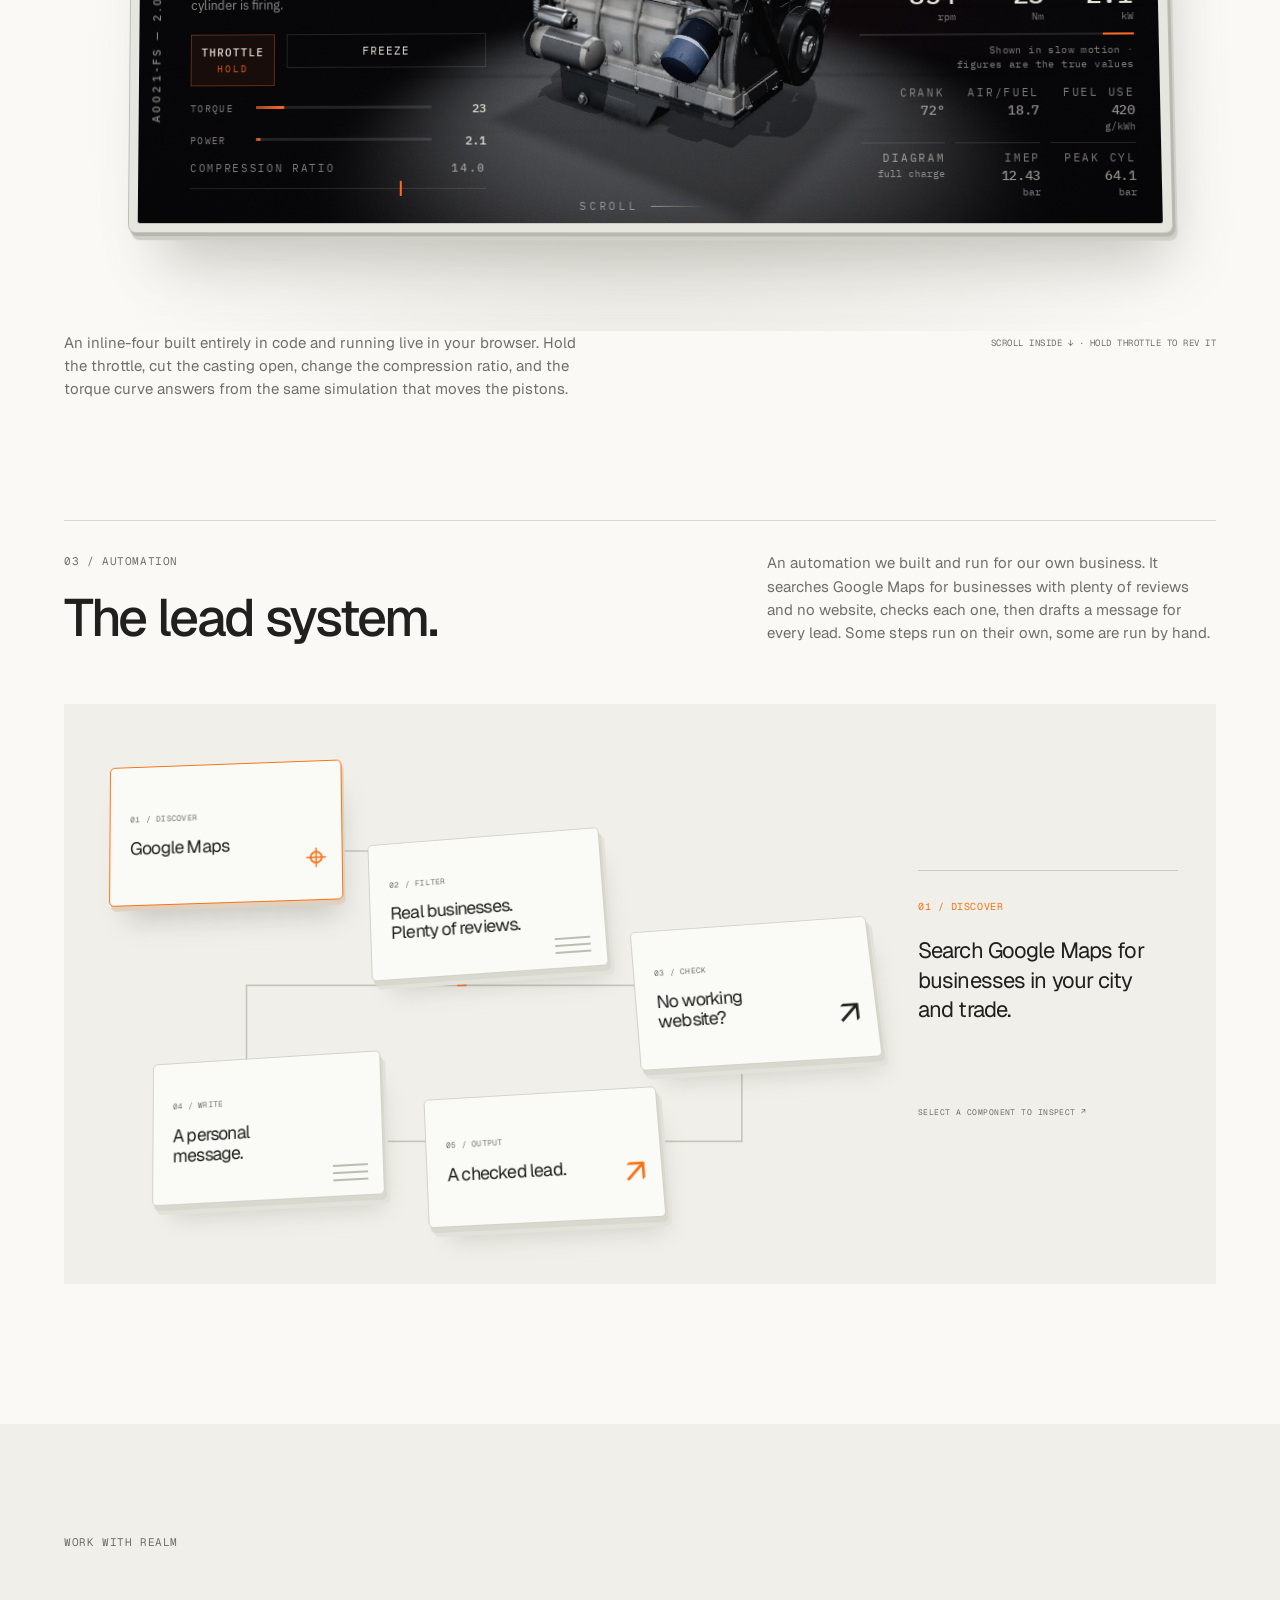
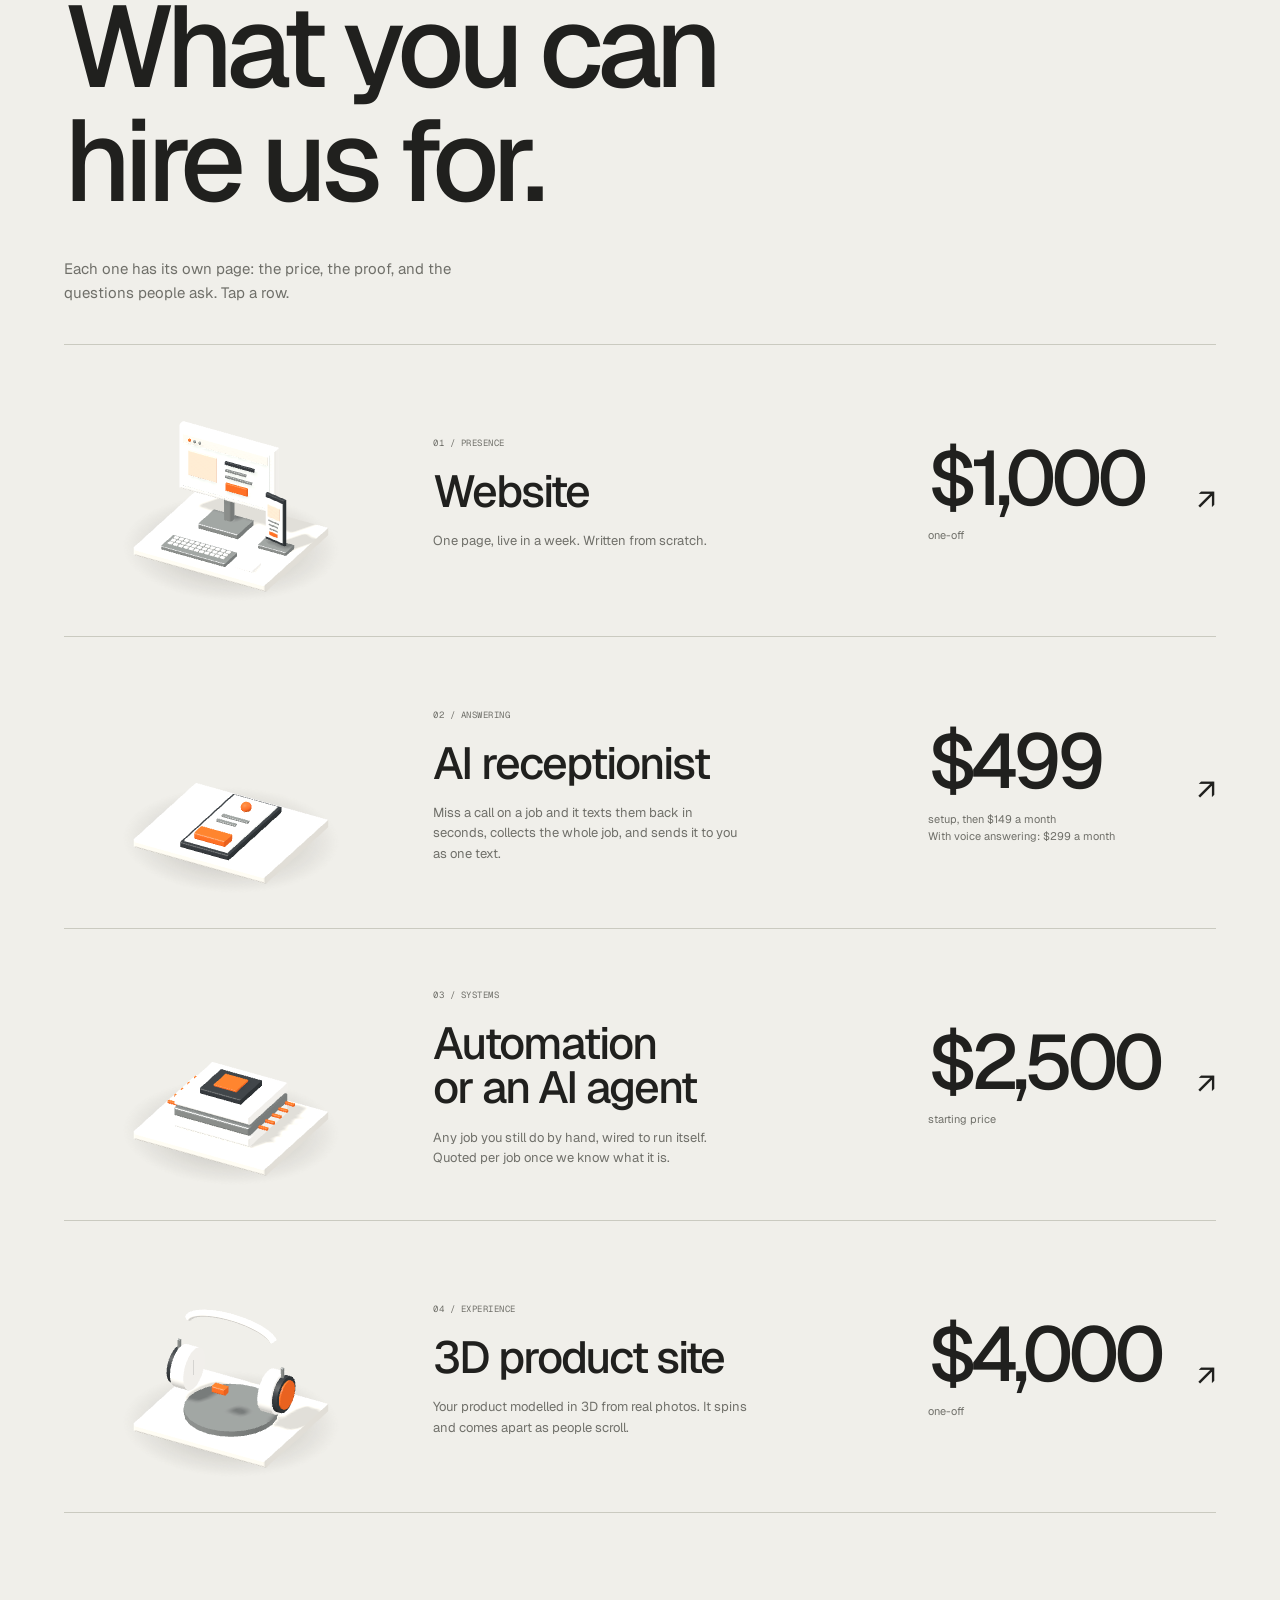
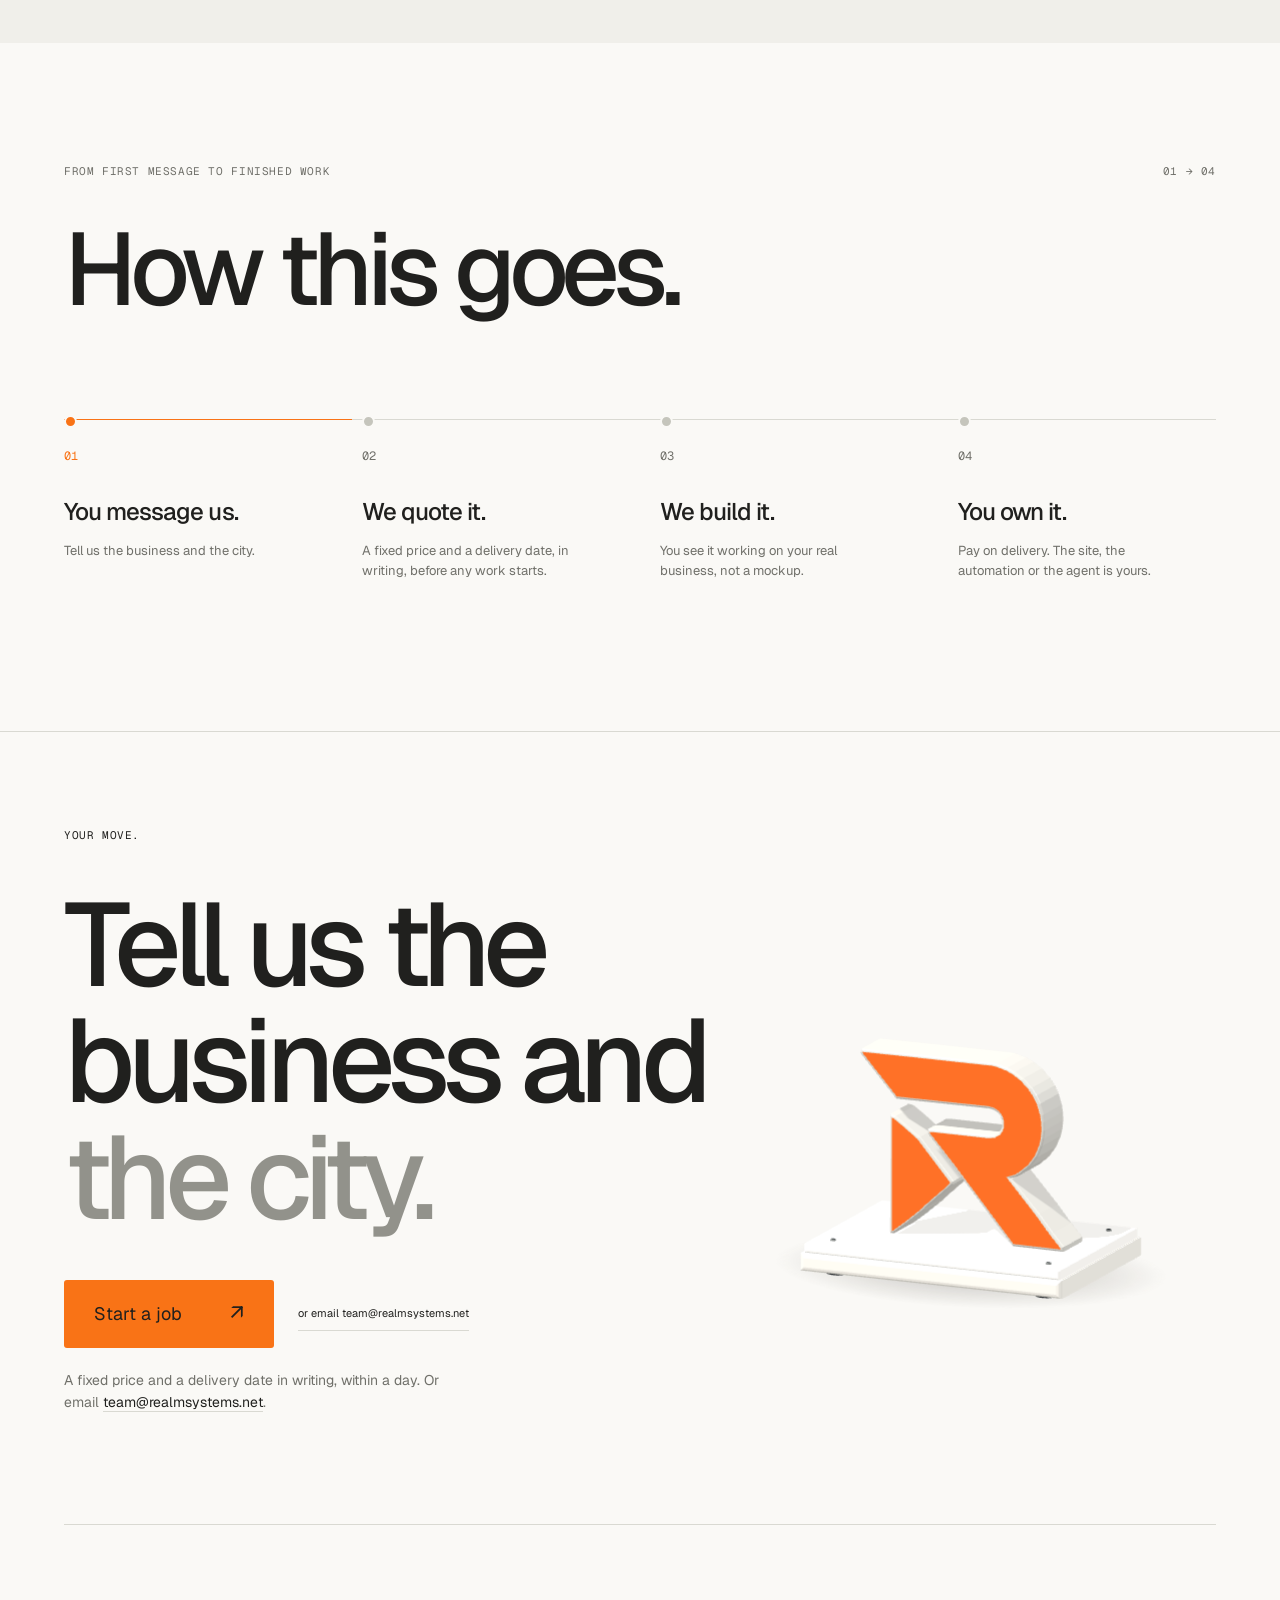
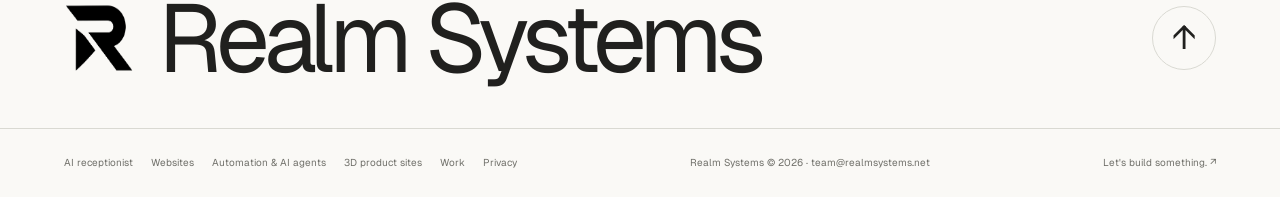
==== commit a073f8c2: "Lead system: room below it so it no longer runs into the services band; cards tilted half as much Co" ====
--- a/index.html
+++ b/index.html
@@ -10,7 +10,7 @@
 <script>if(/.pages.dev$/.test(location.hostname))location.replace("https://realmsystems.net"+location.pathname+location.search+location.hash);</script>
 <link rel="icon" href="assets/favicon.png"><link rel="preconnect" href="https://fonts.googleapis.com"><link rel="preconnect" href="https://fonts.gstatic.com" crossorigin>
 <link href="https://fonts.googleapis.com/css2?family=Geist:wght@400;500;600;700;800;900&family=Geist+Mono:wght@400;500&display=swap" rel="stylesheet">
-<link rel="stylesheet" href="styles.css?v=pages8"><link rel="stylesheet" href="pc-original.css">
+<link rel="stylesheet" href="styles.css?v=pages10"><link rel="stylesheet" href="pc-original.css">
 </head>
 <body>
 <a class="skip" href="#main">Skip to content</a>
--- a/styles.css
+++ b/styles.css
@@ -1,7 +1,7 @@
 /* Realm — a white editorial portfolio, composed as exhibits. */
 :root{--paper:#faf9f6;--white:#fff;--ink:#20201e;--muted:#70706a;--line:#d9d9d2;--accent:#f97316;--pad:clamp(22px,5vw,84px);--ease:cubic-bezier(.2,.7,.2,1)}
 *{box-sizing:border-box}html{scroll-behavior:smooth;scroll-padding-top:100px;overflow-x:clip}body{margin:0;background:var(--paper);color:var(--ink);font-family:Geist,Arial,sans-serif;font-size:16px;line-height:1.55;-webkit-font-smoothing:antialiased}img{display:block;max-width:100%;height:auto}a{color:inherit}button,input{font:inherit}button,a,input{-webkit-tap-highlight-color:transparent}a:focus-visible,button:focus-visible,input:focus-visible{outline:3px solid var(--accent);outline-offset:6px}button{cursor:pointer}h1,h2,h3,p{margin:0}h1,h2,h3{line-height:.99;letter-spacing:-.06em;font-weight:500}h2{font-size:clamp(60px,9vw,140px)}h3{font-size:clamp(35px,4.1vw,66px);letter-spacing:-.045em}p{text-wrap:pretty}.wrap{width:100%;max-width:1640px;padding-inline:var(--pad);margin:auto}.mono,.eyebrow{font-family:'Geist Mono',monospace;font-size:11px;letter-spacing:.055em;font-weight:400}.eyebrow{text-transform:uppercase}.soft{color:#92928b}.skip{position:fixed;left:20px;top:-80px;padding:14px 20px;background:#fff;z-index:100}.skip:focus{top:20px}.deal{padding:10px var(--pad);background:#efeee8;border-bottom:1px solid var(--line);display:flex;justify-content:center;align-items:center;gap:34px;font-family:'Geist Mono',monospace;font-size:11px;letter-spacing:.065em;position:relative;z-index:30}.deal>span:before{content:'';display:inline-block;width:6px;height:6px;background:var(--accent);margin-right:12px;border-radius:50%}.deal a{text-decoration:none;color:var(--muted);letter-spacing:0}.deal a span{margin-left:10px}.nav{position:sticky;top:0;background:rgba(250,249,246,.96);z-index:30;border-bottom:1px solid var(--line)}.nav__in{height:92px;display:flex;justify-content:space-between;align-items:center;gap:25px}.brand{display:flex;align-items:center;gap:12px;text-decoration:none;font-size:18px;letter-spacing:-.04em;font-weight:600;line-height:1.02}.brand img{width:40px;height:40px;object-fit:contain;mix-blend-mode:multiply}.nav nav{display:flex;gap:38px;align-items:center}.nav nav a{text-decoration:none;font-size:13px}.nav sup{font-family:'Geist Mono',monospace;font-size:9px;color:var(--muted);margin-left:3px}.nav__cta{text-decoration:none;font-size:13px;display:flex;gap:30px;align-items:center}.nav__cta span{display:grid;place-items:center;border:1px solid var(--line);width:37px;height:37px;border-radius:50%;font-size:20px;transition:background .2s}.nav__cta:hover span{background:var(--accent);border-color:var(--accent)}#gl{position:fixed;inset:0;width:100%;height:100%;z-index:2;pointer-events:none}main{position:relative}main p,main h1,main h2,main h3,.hero__copy,.close__copy,.exhibit-caption,.hero__bottom,.svc__copy,.svc__price{position:relative;z-index:3}.hero{padding-top:42px}.hero__eyebrow{display:flex;justify-content:space-between;color:var(--muted)}.hero__grid{display:grid;grid-template-columns:1.05fr 1fr;gap:0;align-items:center;margin-top:47px}.hero__copy{padding-right:8px}.hero h1{font-size:clamp(54px,5.65vw,89px);line-height:1.005;font-weight:500;max-width:11.5ch;letter-spacing:-.065em}.hero h1 span{color:var(--accent)}.hero .lead{font-size:clamp(17px,1.45vw,22px);line-height:1.45;max-width:32ch;margin-top:32px;color:#60605b;letter-spacing:-.025em}.hero__cta{display:flex;align-items:center;gap:24px;margin-top:32px;flex-wrap:wrap}.btn{display:inline-flex;align-items:center;justify-content:space-between;gap:36px;padding:18px 24px;min-height:57px;background:var(--accent);color:#20201e;font-size:14px;text-decoration:none;border-radius:3px;transition:transform .25s,background .25s}.btn:hover{background:#f88a3b;transform:translateY(-3px)}.btn span{font-size:22px;line-height:1}.text-link{display:inline-flex;align-items:center;gap:16px;text-decoration:none;border-bottom:1px solid var(--line);padding:8px 0;font-size:13px;line-height:1.4}.text-link:hover{border-color:var(--accent)}.hero__cta .text-link{font-size:11px}.hero__installation{min-width:0;align-self:center;position:relative}.hero__stage{width:100%;aspect-ratio:1.2;position:relative;min-width:0}.exhibit-caption{display:flex;justify-content:space-between;align-items:end;padding:16px 20px;border-top:1px solid var(--line);font-size:12px;color:var(--muted);margin:0 3%}.exhibit-caption .mono{font-size:9px}.hero__bottom{display:flex;justify-content:space-between;margin-top:70px;padding:22px 0;border-top:1px solid var(--line);font-size:11px;color:var(--muted)}.hero__bottom a{text-decoration:none;display:flex;gap:36px}.work{padding-top:135px}.section-top{display:flex;justify-content:space-between;align-items:center;gap:22px;margin-bottom:38px;color:var(--muted)}.work__head{display:flex;justify-content:space-between;align-items:end;gap:40px;margin-bottom:110px}.work__head h2{font-size:clamp(70px,10.5vw,168px)}.work__head p{font-size:14px;max-width:27ch;color:var(--muted);margin-bottom:10px}.project-heading{border-top:1px solid var(--line);padding-top:30px;display:flex;align-items:end;justify-content:space-between;gap:60px}.project-heading .eyebrow{display:block;margin-bottom:22px;color:var(--muted)}.project-heading>p,.project-heading .pc-intro{width:39%;max-width:450px;font-size:15px;color:var(--muted)}.project-heading h3{font-size:clamp(35px,4.1vw,64px)}.apex__stage{perspective:1600px;position:relative;padding:90px 5% 100px;background:radial-gradient(ellipse at 50% 70%,#e4e4de 0%,#f0efea 35%,var(--paper) 70%);margin-top:10px}.apex__frame{padding:9px;border:1px solid #bdbdb6;border-radius:8px;background:#e6e6e0;box-shadow:2px 3px 0 #b7b7b0,4px 7px 0 #d0d0c8,15px 45px 55px -20px #66665a55;transform:rotateX(3deg) rotateY(-3deg) rotateZ(-.4deg);transform-origin:center;will-change:transform}.apex__edge{display:flex;justify-content:space-between;padding:3px 8px 11px;font-family:'Geist Mono',monospace;font-size:8px;letter-spacing:.1em;color:#696961}.apex__screen{position:relative;overflow-x:hidden;overflow-y:auto;aspect-ratio:1.85;border-radius:2px;background:#fff;scrollbar-width:thin;scrollbar-color:#bdbdb6 #f0efea}.apex__screen img{width:100%;height:auto;will-change:transform}
-.apex__screen iframe{display:block;width:100%;height:100%;border:0;background:#f5f4f0}.project-foot{display:flex;align-items:start;justify-content:space-between;gap:40px;margin-top:0}.project-foot p{font-size:15px;max-width:52ch;color:var(--muted)}.project-foot .mono{font-size:9px;color:var(--muted);padding-top:6px;white-space:nowrap}.lead-project{padding-top:120px}.lead-exhibit{margin-top:60px;background:#f0efea;min-height:570px;display:grid;grid-template-columns:1fr 260px;gap:30px;padding:30px 38px 30px 12px;align-items:center;position:relative}.lead-machine{position:relative;height:520px;perspective:1000px;min-width:0}.lead-wires{position:absolute;inset:0;width:100%;height:100%;fill:none;stroke:#c6c5bc;stroke-width:2;stroke-linecap:round}.lead-wires .signal{stroke:var(--accent);stroke-dasharray:10 800;animation:signal 12s linear infinite}@keyframes signal{to{stroke-dashoffset:-1620}}.pipe__node{position:absolute;background:#fafaf7;border:1px solid #d2d2c9;border-radius:5px;text-align:left;padding:20px;color:var(--ink);width:29%;height:142px;transform:rotateX(18deg) rotateY(-10deg) rotateZ(-6deg);box-shadow:2px 5px 0 #d8d8cf,5px 9px 0 #e2e2da,10px 23px 22px -12px #52524735;transition:transform .4s var(--ease),border .3s,box-shadow .3s;z-index:3}.pipe__node small{display:block;font-family:'Geist Mono',monospace;font-size:8px;letter-spacing:.03em;color:var(--muted);margin-bottom:14px}.pipe__node>span{font-size:clamp(13px,1.4vw,20px);letter-spacing:-.045em;line-height:1.1;display:block}.pipe__node.is-active,.pipe__node:hover{transform:translateY(-9px) rotateX(10deg) rotateY(-5deg) rotateZ(-3deg);border-color:var(--accent);box-shadow:2px 5px 0 #dfd1bd,8px 25px 26px -12px #52524745}.node-map{left:4%;top:7%}.node-filter{left:36%;top:19%}.node-check{right:2%;top:36%}.node-message{left:9%;top:62%}.node-lead{left:43%;top:69%;height:128px}.pipe__node i{position:absolute;right:15px;bottom:14px;font-style:normal}.map-mark{font-size:37px;color:var(--accent)}.check-mark{font-size:34px}.output-mark{font-size:34px;color:var(--accent)}.filter-lines,.message-lines{width:35px;height:17px;background:repeating-linear-gradient(0deg,#bcbcb2 0px,#bcbcb2 2px,transparent 2px,transparent 7px)}.lead-detail{border-top:1px solid #c9c9bf;padding-top:22px;align-self:center;position:relative;z-index:3}.lead-detail .eyebrow{color:var(--accent);font-size:10px}.lead-detail p{font-size:22px;line-height:1.35;letter-spacing:-.04em;margin-top:18px;min-height:145px}.lead-detail>.mono{font-size:8px;display:block;color:var(--muted);margin-top:25px}.ad-project{padding-top:140px;padding-bottom:140px}.ad-exhibit{display:grid;grid-template-columns:1.1fr 1fr;align-items:center;min-height:570px;gap:70px}.ad-machine{height:490px;position:relative;perspective:1100px}.ad-layer{position:absolute;width:66%;height:235px;border:1px solid #d1d1c8;border-radius:4px;background:#fdfdfb;padding:24px;transform:rotateX(10deg) rotateY(-6deg) rotateZ(-3deg);box-shadow:3px 5px 0 #deded6,18px 24px 30px -15px #44443544}.ad-layer>span{font-family:'Geist Mono',monospace;font-size:10px;display:block;border-bottom:1px solid var(--line);padding-bottom:12px}.ad-layer--back{left:7%;top:45px;background:#f0f0e9}.ad-layer--mid{left:18%;top:124px;background:#f8f8f3}.ad-layer--front{left:28%;top:207px}.ad-paper-lines{width:80%;height:5px;background:#c7c7bc;margin-top:28px}.ad-paper-lines.short{width:50%;margin-top:15px}.ad-scan{display:flex;gap:10px;margin-top:26px}.ad-scan i{display:block;width:22px;height:25px;border:1px solid #c7c7bc}.ad-scan i:first-child{background:var(--accent);border:0}.ad-layer strong{font-size:70px;line-height:1.1;letter-spacing:-.07em;display:block;margin-top:10px;font-weight:500}.ad-layer small{font-family:'Geist Mono',monospace;font-size:8px;color:var(--muted)}.ad-ledger-rule{width:80%;height:5px;background:var(--accent);margin-top:15px}.ad-machine__caption{position:absolute;bottom:3px;left:14%;font-size:9px;color:var(--muted)}.ad-result{position:relative;z-index:3}.orange-dot{display:inline-block;width:6px;height:6px;border-radius:50%;background:var(--accent);margin-right:8px}.ad-result>strong{display:block;font-size:clamp(110px,14vw,210px);font-weight:500;line-height:.9;letter-spacing:-.08em;margin:28px 0}.ad-result>strong span{font-size:.27em;margin-left:10px;letter-spacing:-.04em}.ad-result p{font-size:21px;line-height:1.4;letter-spacing:-.035em;color:var(--muted)}.snapshot-note{font-size:10px;color:var(--muted);display:block;margin-top:20px}.figures{display:grid;grid-template-columns:1fr 1fr 1fr 1.35fr;border-block:1px solid var(--line);margin-top:30px}.fig{padding:30px 28px;border-right:1px solid var(--line)}.fig:first-child{padding-left:0}.fig:last-child{padding-right:0;border:0}.fig b{font-size:clamp(38px,4vw,60px);font-weight:500;letter-spacing:-.06em;line-height:1.1;display:block}.fig b span{font-size:16px;color:var(--muted);letter-spacing:-.02em}.fig p{font-size:12px;line-height:1.65;color:var(--muted);margin-top:20px}.services{padding-block:110px 130px;background:#f0efea}.discount{font-family:'Geist Mono',monospace;font-size:10px;padding:8px 12px;border:1px solid #d4d0c4;border-radius:2px;color:var(--ink)}.services h2{margin-bottom:90px}.svc{border-top:1px solid #cacac0}.svc__row{display:grid;grid-template-columns:29% 1fr 25%;gap:35px;position:relative;align-items:center;min-height:290px;padding:28px 0;text-decoration:none;border-bottom:1px solid #cacac0}.svc__obj{width:100%;height:235px;min-width:0;position:relative}.svc__obj canvas{max-width:100%;display:block}.svc__copy .eyebrow{color:var(--muted);font-size:9px}.svc__copy h3{font-size:clamp(30px,3.5vw,52px);margin:15px 0 18px}.svc__copy p{max-width:35ch;color:var(--muted);font-size:13px}.svc__price{align-self:center;text-align:left;padding-right:40px}.svc__price>s{font-size:16px;color:var(--muted);display:block;line-height:1.2}.svc__price strong{font-size:clamp(45px,6vw,86px);line-height:1.1;font-weight:500;letter-spacing:-.075em;display:block}.svc__price small{font-size:11px;color:var(--muted);display:block;line-height:1.6;margin-top:7px}.svc__price small s{margin-right:2px}.svc__arrow{position:absolute;right:0;top:40%;font-size:30px;transition:transform .3s}.svc__row:hover .svc__arrow{transform:translate(4px,-4px);color:var(--accent)}.svc__row:hover .svc__copy h3{color:#55554d}.process{padding-block:120px 150px}.process h2{font-size:clamp(60px,8vw,120px)}.journey{position:relative;margin-top:100px}.journey__track{display:grid;grid-template-columns:repeat(4,minmax(0,1fr));gap:40px;list-style:none;margin:0;padding:0}.jstep{position:relative;padding-top:28px;transition:transform .4s}.jstep__n{font-family:'Geist Mono',monospace;font-size:12px;color:var(--muted);display:block;margin-bottom:32px}.jstep::before{content:'';position:absolute;top:-4px;left:0;width:9px;height:9px;border-radius:50%;background:#c5c5bc;border:2px solid var(--paper);transition:background .3s}.jstep.is-active::before,.jstep.is-past::before{background:var(--accent)}.jstep.is-active .jstep__n{color:var(--accent)}.jstep h3{font-size:24px;line-height:1.15;letter-spacing:-.04em;margin-bottom:15px;max-width:13ch}.jstep p{font-size:13px;color:var(--muted);max-width:26ch}.journey__rail{position:absolute;top:0;left:0;right:0;height:1px;background:var(--line)}.journey__rail i{height:1px;background:var(--accent);display:block;width:25%;transition:width .4s}.close{border-top:1px solid var(--line);padding-top:90px}.close__grid{display:grid;grid-template-columns:1.15fr .85fr;align-items:center;margin-top:40px}.close h2{font-size:clamp(65px,9.2vw,145px);letter-spacing:-.065em}.close__stage{width:100%;aspect-ratio:1;position:relative}.close__signature{display:flex;align-items:center;gap:24px;border-top:1px solid var(--line);padding:65px 0 42px;margin-top:110px;position:relative;z-index:3}.close__signature img{width:70px;height:70px;mix-blend-mode:multiply}.close__signature>span{font-size:clamp(35px,7.5vw,110px);line-height:1;letter-spacing:-.065em}.close__signature>a{font-size:34px;margin-left:auto;text-decoration:none;border:1px solid var(--line);width:64px;height:64px;border-radius:50%;display:grid;place-items:center}.foot{display:flex;align-items:center;justify-content:space-between;border-top:1px solid var(--line);padding-block:26px;font-size:10px;color:var(--muted);gap:25px}.foot a{text-decoration:none}
+.apex__screen iframe{display:block;width:100%;height:100%;border:0;background:#f5f4f0}.project-foot{display:flex;align-items:start;justify-content:space-between;gap:40px;margin-top:0}.project-foot p{font-size:15px;max-width:52ch;color:var(--muted)}.project-foot .mono{font-size:9px;color:var(--muted);padding-top:6px;white-space:nowrap}.lead-project{padding-top:120px}.lead-exhibit{margin-top:60px;background:#f0efea;min-height:570px;display:grid;grid-template-columns:1fr 260px;gap:30px;padding:30px 38px 30px 12px;align-items:center;position:relative}.lead-machine{position:relative;height:520px;perspective:1000px;min-width:0}.lead-wires{position:absolute;inset:0;width:100%;height:100%;fill:none;stroke:#c6c5bc;stroke-width:2;stroke-linecap:round}.lead-wires .signal{stroke:var(--accent);stroke-dasharray:10 800;animation:signal 12s linear infinite}@keyframes signal{to{stroke-dashoffset:-1620}}.pipe__node{position:absolute;background:#fafaf7;border:1px solid #d2d2c9;border-radius:5px;text-align:left;padding:20px;color:var(--ink);width:29%;height:142px;transform:rotateX(10deg) rotateY(-5deg) rotateZ(-3deg);box-shadow:2px 5px 0 #d8d8cf,5px 9px 0 #e2e2da,10px 23px 22px -12px #52524735;transition:transform .4s var(--ease),border .3s,box-shadow .3s;z-index:3}.pipe__node small{display:block;font-family:'Geist Mono',monospace;font-size:8px;letter-spacing:.03em;color:var(--muted);margin-bottom:14px}.pipe__node>span{font-size:clamp(13px,1.4vw,20px);letter-spacing:-.045em;line-height:1.1;display:block}.pipe__node.is-active,.pipe__node:hover{transform:translateY(-9px) rotateX(5deg) rotateY(-2deg) rotateZ(-1.5deg);border-color:var(--accent);box-shadow:2px 5px 0 #dfd1bd,8px 25px 26px -12px #52524745}.node-map{left:4%;top:7%}.node-filter{left:36%;top:19%}.node-check{right:2%;top:36%}.node-message{left:9%;top:62%}.node-lead{left:43%;top:69%;height:128px}.pipe__node i{position:absolute;right:15px;bottom:14px;font-style:normal}.map-mark{font-size:37px;color:var(--accent)}.check-mark{font-size:34px}.output-mark{font-size:34px;color:var(--accent)}.filter-lines,.message-lines{width:35px;height:17px;background:repeating-linear-gradient(0deg,#bcbcb2 0px,#bcbcb2 2px,transparent 2px,transparent 7px)}.lead-detail{border-top:1px solid #c9c9bf;padding-top:22px;align-self:center;position:relative;z-index:3}.lead-detail .eyebrow{color:var(--accent);font-size:10px}.lead-detail p{font-size:22px;line-height:1.35;letter-spacing:-.04em;margin-top:18px;min-height:145px}.lead-detail>.mono{font-size:8px;display:block;color:var(--muted);margin-top:25px}.ad-project{padding-top:140px;padding-bottom:140px}.ad-exhibit{display:grid;grid-template-columns:1.1fr 1fr;align-items:center;min-height:570px;gap:70px}.ad-machine{height:490px;position:relative;perspective:1100px}.ad-layer{position:absolute;width:66%;height:235px;border:1px solid #d1d1c8;border-radius:4px;background:#fdfdfb;padding:24px;transform:rotateX(10deg) rotateY(-6deg) rotateZ(-3deg);box-shadow:3px 5px 0 #deded6,18px 24px 30px -15px #44443544}.ad-layer>span{font-family:'Geist Mono',monospace;font-size:10px;display:block;border-bottom:1px solid var(--line);padding-bottom:12px}.ad-layer--back{left:7%;top:45px;background:#f0f0e9}.ad-layer--mid{left:18%;top:124px;background:#f8f8f3}.ad-layer--front{left:28%;top:207px}.ad-paper-lines{width:80%;height:5px;background:#c7c7bc;margin-top:28px}.ad-paper-lines.short{width:50%;margin-top:15px}.ad-scan{display:flex;gap:10px;margin-top:26px}.ad-scan i{display:block;width:22px;height:25px;border:1px solid #c7c7bc}.ad-scan i:first-child{background:var(--accent);border:0}.ad-layer strong{font-size:70px;line-height:1.1;letter-spacing:-.07em;display:block;margin-top:10px;font-weight:500}.ad-layer small{font-family:'Geist Mono',monospace;font-size:8px;color:var(--muted)}.ad-ledger-rule{width:80%;height:5px;background:var(--accent);margin-top:15px}.ad-machine__caption{position:absolute;bottom:3px;left:14%;font-size:9px;color:var(--muted)}.ad-result{position:relative;z-index:3}.orange-dot{display:inline-block;width:6px;height:6px;border-radius:50%;background:var(--accent);margin-right:8px}.ad-result>strong{display:block;font-size:clamp(110px,14vw,210px);font-weight:500;line-height:.9;letter-spacing:-.08em;margin:28px 0}.ad-result>strong span{font-size:.27em;margin-left:10px;letter-spacing:-.04em}.ad-result p{font-size:21px;line-height:1.4;letter-spacing:-.035em;color:var(--muted)}.snapshot-note{font-size:10px;color:var(--muted);display:block;margin-top:20px}.figures{display:grid;grid-template-columns:1fr 1fr 1fr 1.35fr;border-block:1px solid var(--line);margin-top:30px}.fig{padding:30px 28px;border-right:1px solid var(--line)}.fig:first-child{padding-left:0}.fig:last-child{padding-right:0;border:0}.fig b{font-size:clamp(38px,4vw,60px);font-weight:500;letter-spacing:-.06em;line-height:1.1;display:block}.fig b span{font-size:16px;color:var(--muted);letter-spacing:-.02em}.fig p{font-size:12px;line-height:1.65;color:var(--muted);margin-top:20px}.services{padding-block:110px 130px;background:#f0efea}.discount{font-family:'Geist Mono',monospace;font-size:10px;padding:8px 12px;border:1px solid #d4d0c4;border-radius:2px;color:var(--ink)}.services h2{margin-bottom:90px}.svc{border-top:1px solid #cacac0}.svc__row{display:grid;grid-template-columns:29% 1fr 25%;gap:35px;position:relative;align-items:center;min-height:290px;padding:28px 0;text-decoration:none;border-bottom:1px solid #cacac0}.svc__obj{width:100%;height:235px;min-width:0;position:relative}.svc__obj canvas{max-width:100%;display:block}.svc__copy .eyebrow{color:var(--muted);font-size:9px}.svc__copy h3{font-size:clamp(30px,3.5vw,52px);margin:15px 0 18px}.svc__copy p{max-width:35ch;color:var(--muted);font-size:13px}.svc__price{align-self:center;text-align:left;padding-right:40px}.svc__price>s{font-size:16px;color:var(--muted);display:block;line-height:1.2}.svc__price strong{font-size:clamp(45px,6vw,86px);line-height:1.1;font-weight:500;letter-spacing:-.075em;display:block}.svc__price small{font-size:11px;color:var(--muted);display:block;line-height:1.6;margin-top:7px}.svc__price small s{margin-right:2px}.svc__arrow{position:absolute;right:0;top:40%;font-size:30px;transition:transform .3s}.svc__row:hover .svc__arrow{transform:translate(4px,-4px);color:var(--accent)}.svc__row:hover .svc__copy h3{color:#55554d}.process{padding-block:120px 150px}.process h2{font-size:clamp(60px,8vw,120px)}.journey{position:relative;margin-top:100px}.journey__track{display:grid;grid-template-columns:repeat(4,minmax(0,1fr));gap:40px;list-style:none;margin:0;padding:0}.jstep{position:relative;padding-top:28px;transition:transform .4s}.jstep__n{font-family:'Geist Mono',monospace;font-size:12px;color:var(--muted);display:block;margin-bottom:32px}.jstep::before{content:'';position:absolute;top:-4px;left:0;width:9px;height:9px;border-radius:50%;background:#c5c5bc;border:2px solid var(--paper);transition:background .3s}.jstep.is-active::before,.jstep.is-past::before{background:var(--accent)}.jstep.is-active .jstep__n{color:var(--accent)}.jstep h3{font-size:24px;line-height:1.15;letter-spacing:-.04em;margin-bottom:15px;max-width:13ch}.jstep p{font-size:13px;color:var(--muted);max-width:26ch}.journey__rail{position:absolute;top:0;left:0;right:0;height:1px;background:var(--line)}.journey__rail i{height:1px;background:var(--accent);display:block;width:25%;transition:width .4s}.close{border-top:1px solid var(--line);padding-top:90px}.close__grid{display:grid;grid-template-columns:1.15fr .85fr;align-items:center;margin-top:40px}.close h2{font-size:clamp(65px,9.2vw,145px);letter-spacing:-.065em}.close__stage{width:100%;aspect-ratio:1;position:relative}.close__signature{display:flex;align-items:center;gap:24px;border-top:1px solid var(--line);padding:65px 0 42px;margin-top:110px;position:relative;z-index:3}.close__signature img{width:70px;height:70px;mix-blend-mode:multiply}.close__signature>span{font-size:clamp(35px,7.5vw,110px);line-height:1;letter-spacing:-.065em}.close__signature>a{font-size:34px;margin-left:auto;text-decoration:none;border:1px solid var(--line);width:64px;height:64px;border-radius:50%;display:grid;place-items:center}.foot{display:flex;align-items:center;justify-content:space-between;border-top:1px solid var(--line);padding-block:26px;font-size:10px;color:var(--muted);gap:25px}.foot a{text-decoration:none}
 @media(min-width:1650px){.hero h1{font-size:94px}.hero__grid{gap:40px}}
 @media(max-width:1100px){.hero__grid{grid-template-columns:1.05fr .95fr}.hero h1{font-size:6vw}.hero__cta{gap:18px}.hero__cta .text-link{font-size:10px}.hero__stage{aspect-ratio:1}.project-heading{gap:30px}.lead-exhibit{grid-template-columns:1fr 210px;gap:20px;padding-right:25px}.lead-detail p{font-size:20px}.pipe__node{padding:16px}.ad-exhibit{gap:35px}.ad-layer{width:73%}.ad-layer--front{left:23%}.svc__row{gap:25px;grid-template-columns:25% 1fr 28%}.journey__track{gap:25px}.jstep h3{font-size:21px}}
 @media(max-width:760px){:root{--pad:24px}.deal{font-size:9px;gap:18px;padding-block:10px}.deal a{font-size:9px}.deal>span:before{margin-right:7px;width:5px;height:5px}.nav__in{height:75px;gap:15px}.brand{font-size:15px;gap:9px}.brand img{width:32px;height:32px}.nav nav{gap:18px}.nav nav a{font-size:11px}.nav nav a:first-child{font-size:0}.nav nav a:first-child:before{content:'Work';font-size:11px}.nav nav a:nth-child(3),.nav sup{display:none}.nav__cta{font-size:11px;gap:10px}.nav__cta span{height:30px;width:30px;font-size:18px}.hero{padding-top:28px}.hero__eyebrow{font-size:9px}.hero__edition{display:none}.hero__grid{grid-template-columns:1fr;margin-top:30px;gap:25px}.hero h1{font-size:clamp(48px,10.7vw,78px);line-height:1.02;max-width:13ch}.hero__copy{padding:0}.hero .lead{font-size:17px;max-width:32ch;margin-top:24px}.hero__cta{margin-top:25px;gap:19px}.btn{padding:15px 19px;min-height:53px;font-size:13px;gap:25px}.hero__cta .text-link{font-size:10px}.hero__stage{aspect-ratio:1.15;min-height:290px}.hero__installation{margin-inline:-15px}.exhibit-caption{margin-inline:15px;padding:15px 0;font-size:11px}.hero__bottom{margin-top:35px;font-size:9px}.hero__bottom a{gap:15px}.work{padding-top:80px}.section-top{margin-bottom:28px}.section-top .mono,.section-top .eyebrow{font-size:9px}.work__head{display:block;margin-bottom:70px}.work__head h2{font-size:clamp(66px,12.5vw,95px)}.work__head p{font-size:12px;margin-top:25px}.project-heading{padding-top:23px;display:block}.project-heading .eyebrow{font-size:9px;margin-bottom:17px}.project-heading h3{font-size:39px;line-height:1.05}.project-heading>.text-link{margin-top:20px;font-size:11px}.project-heading>p,.project-heading .pc-intro{width:100%;max-width:44ch;font-size:14px;margin-top:23px}.apex__stage{padding:55px 0 62px;margin-inline:-5px}.apex__frame{padding:5px;transform:rotateX(2deg) rotateY(-2deg) rotateZ(-.3deg);box-shadow:2px 4px 0 #b7b7b0,10px 25px 35px -15px #66665a55}.apex__edge{font-size:5px;padding:3px 5px 7px}.apex__screen{aspect-ratio:1.48}.project-foot{display:block}.project-foot p{font-size:13px}.project-foot .mono{display:block;font-size:8px;margin-top:18px}.lead-project{padding-top:85px}.lead-exhibit{margin-top:35px;display:block;padding:14px 12px 28px;margin-inline:-12px;min-height:0}.lead-machine{height:410px}.pipe__node{height:115px;padding:12px;width:31%}.pipe__node small{font-size:6px;margin-bottom:12px}.pipe__node>span{font-size:14px}.pipe__node i{bottom:10px;right:10px}.node-map{left:3%}.node-filter{left:35%;top:20%}.node-check{right:1%;top:36%}.node-message{left:7%}.node-lead{left:43%;height:105px}.map-mark,.check-mark,.output-mark{font-size:24px}.filter-lines,.message-lines{width:23px;height:12px}.lead-detail{margin:10px 12px 0;padding-top:20px}.lead-detail p{font-size:22px;min-height:80px;max-width:30ch;margin-top:12px}.lead-detail>.mono{font-size:7px;margin-top:15px}.ad-project{padding-top:90px;padding-bottom:85px}.ad-exhibit{grid-template-columns:1fr;gap:24px;min-height:0}.ad-machine{height:435px;max-width:500px;width:100%;margin:auto}.ad-layer{height:205px;width:69%;padding:20px}.ad-layer--back{top:35px}.ad-layer--mid{top:108px}.ad-layer--front{top:183px;left:24%}.ad-layer>span{font-size:8px}.ad-layer strong{font-size:65px}.ad-machine__caption{font-size:8px}.ad-result{padding-top:20px}.ad-result>strong{font-size:150px;margin:24px 0}.ad-result p{font-size:20px}.snapshot-note{font-size:10px}.figures{grid-template-columns:1fr 1fr;margin-top:40px}.fig{padding:24px 18px;border-bottom:1px solid var(--line)}.fig:nth-child(2){border-right:0;padding-right:0}.fig:nth-child(3){padding-left:0;border-bottom:0}.fig:last-child{padding:24px 0 24px 18px}.fig b{font-size:39px}.fig p{font-size:11px;margin-top:14px}.services{padding-block:80px}.discount{font-size:8px;padding:6px 8px}.services h2{font-size:clamp(53px,11vw,82px);margin-bottom:48px}.svc__row{grid-template-columns:1fr 1fr;gap:0 20px;min-height:0;padding:22px 0 32px}.svc__obj{height:175px;grid-column:1/-1;max-width:330px;width:100%;margin:auto}.svc__copy{padding-top:4px}.svc__copy .eyebrow{font-size:8px}.svc__copy h3{font-size:27px;margin-block:12px 14px;line-height:1.05}.svc__copy p{font-size:11px}.svc__price{align-self:start;padding:28px 0 0 10px}.svc__price>s{font-size:13px}.svc__price strong{font-size:52px}.svc__price small{font-size:10px;max-width:18ch}.svc__arrow{top:auto;bottom:-40px;right:8px;font-size:25px}.process{padding-block:80px 90px}.process h2{font-size:55px}.journey{margin-top:45px}.journey__track{grid-template-columns:1fr;gap:0}.journey__rail{width:1px;height:100%;left:5px;top:0}.journey__rail i{width:1px!important;height:100%;background:#d5c8b8}.jstep{padding:0 0 35px 40px}.jstep:last-child{padding-bottom:0}.jstep::before{left:1px;top:4px}.jstep__n{font-size:11px;margin-bottom:15px}.jstep h3{font-size:27px;max-width:none;margin-bottom:12px}.jstep p{font-size:13px;max-width:31ch}.close{padding-top:65px}.close__grid{grid-template-columns:1fr;margin-top:30px}.close h2{font-size:clamp(60px,12vw,90px)}.close__stage{aspect-ratio:1.4;max-height:320px;margin-top:20px}.close__signature{margin-top:30px;padding:32px 0;gap:12px}.close__signature img{width:38px;height:38px}.close__signature>span{font-size:34px}.close__signature>a{width:37px;height:37px;font-size:22px}.foot{padding-block:22px;gap:12px;flex-wrap:wrap;font-size:9px}.foot>a{display:none}}
@@ -97,3 +97,6 @@
 .tiers__notes p{font-size:15px;color:var(--muted);max-width:52ch}
 @media(max-width:760px){.tiers,.tiers__notes{grid-template-columns:1fr;gap:0}.tier,.tier+.tier{padding:26px 0 28px;border-left:0}.tier+.tier{border-top:1px solid var(--line)}.tiers__notes p+p{margin-top:12px}}
 @media(max-width:760px){.pricecard{width:auto;margin-left:0}}
+/* the lead system is now the last exhibit in the work section: give it the room the ad engine used to, so its grey box does not run into the grey services band */
+.work .lead-project{padding-bottom:140px}
+@media(max-width:760px){.work .lead-project{padding-bottom:85px}}
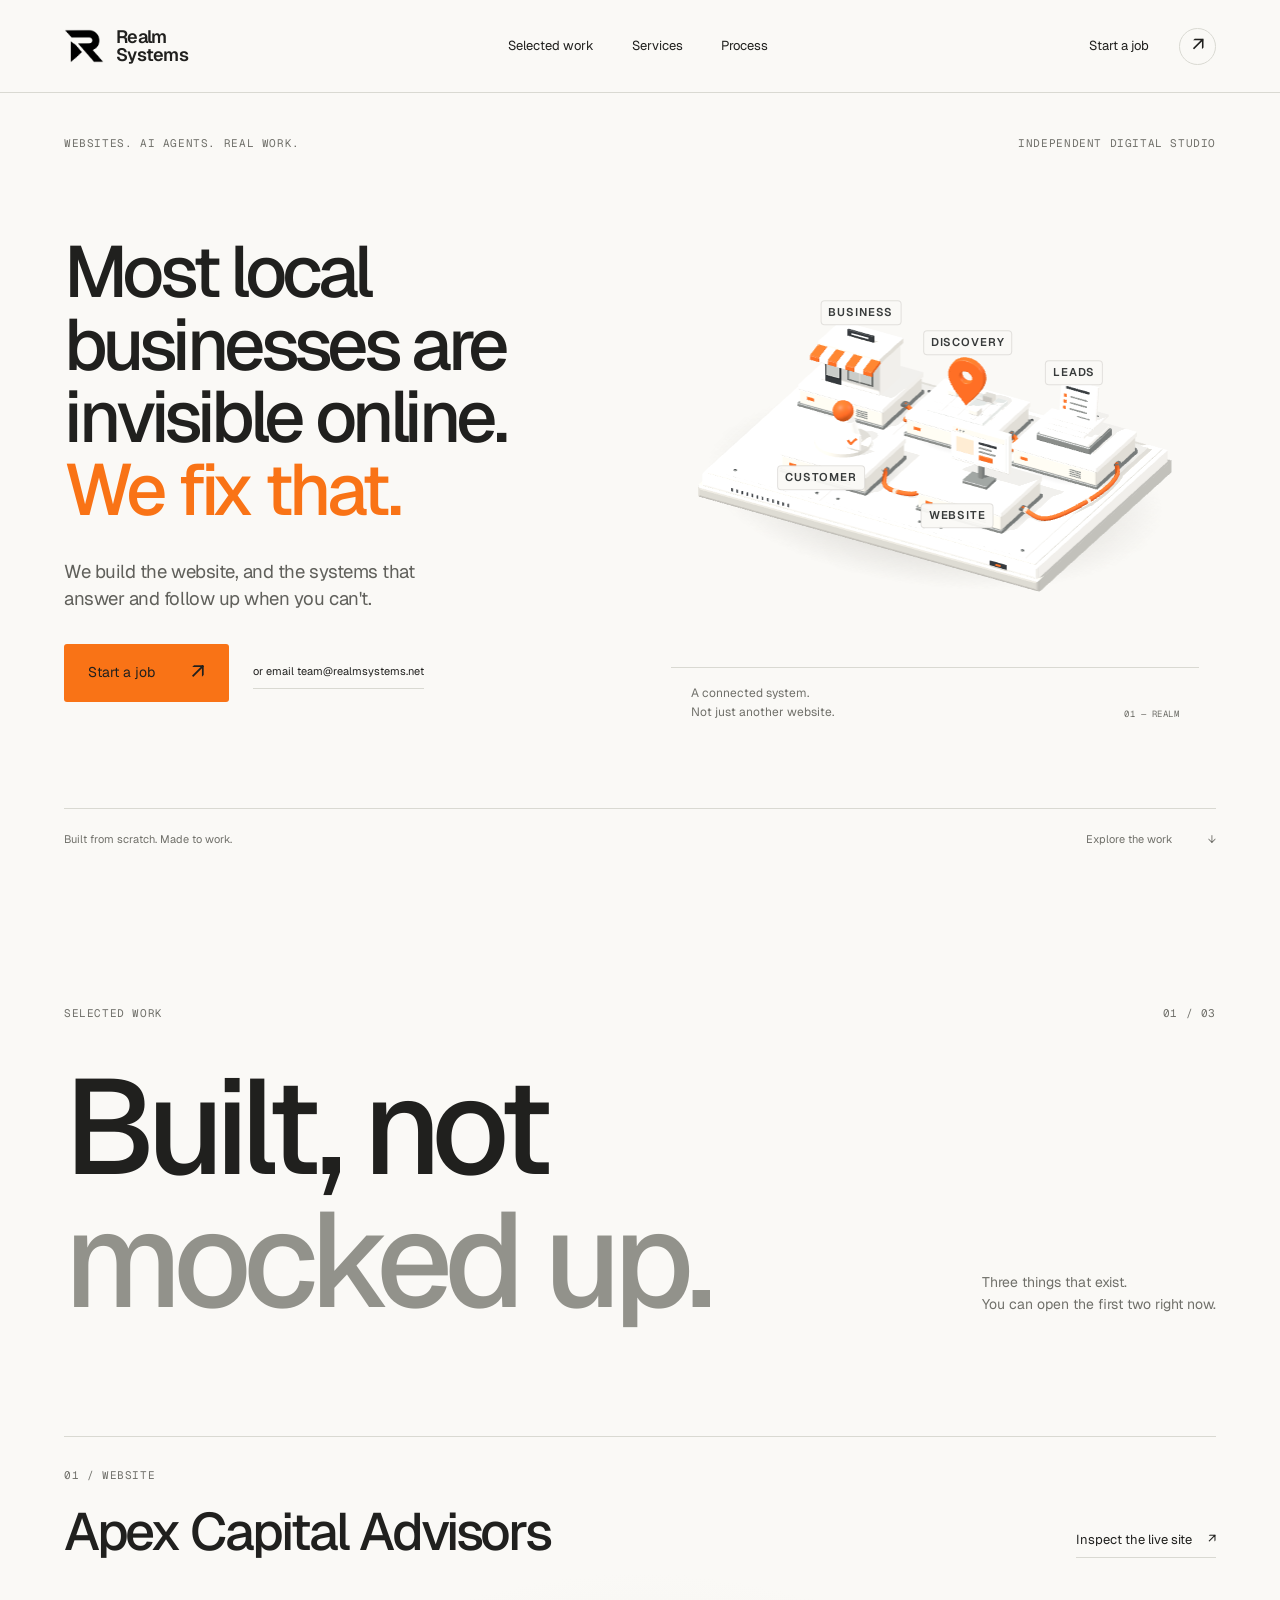
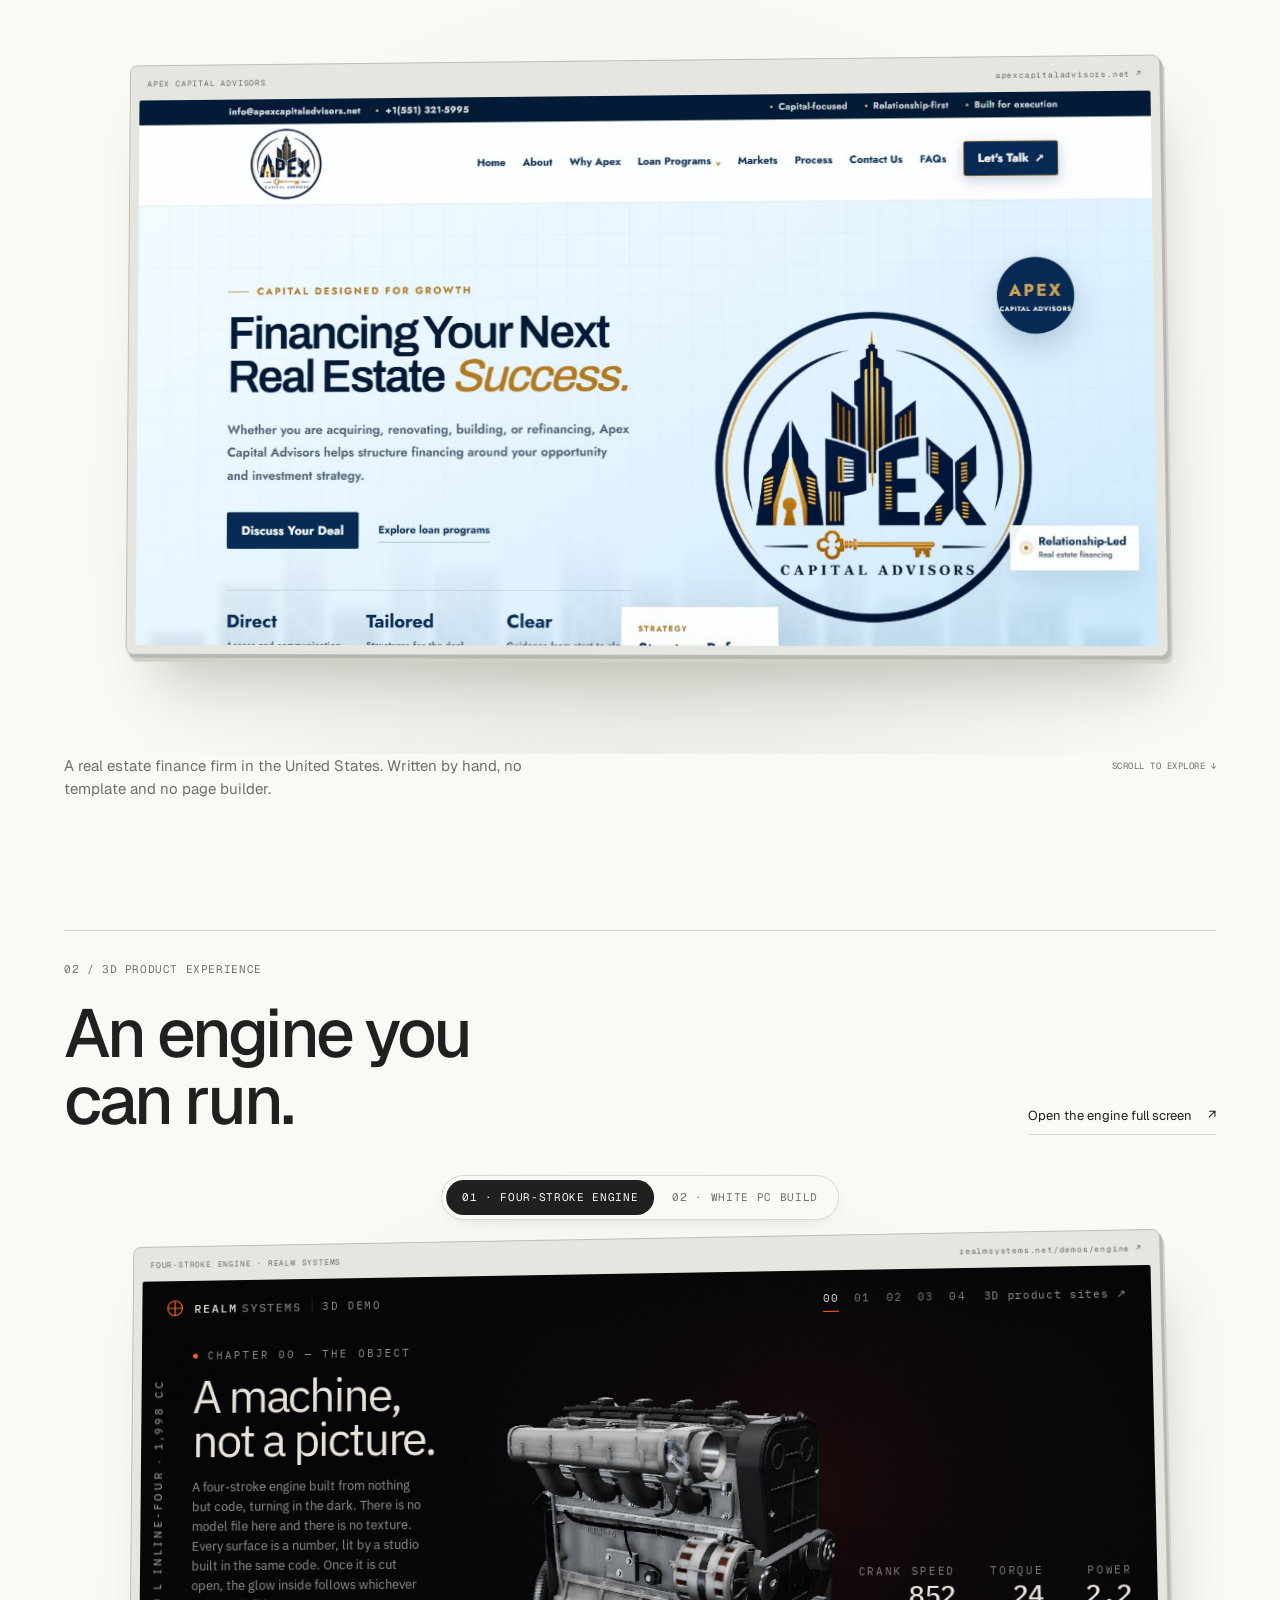
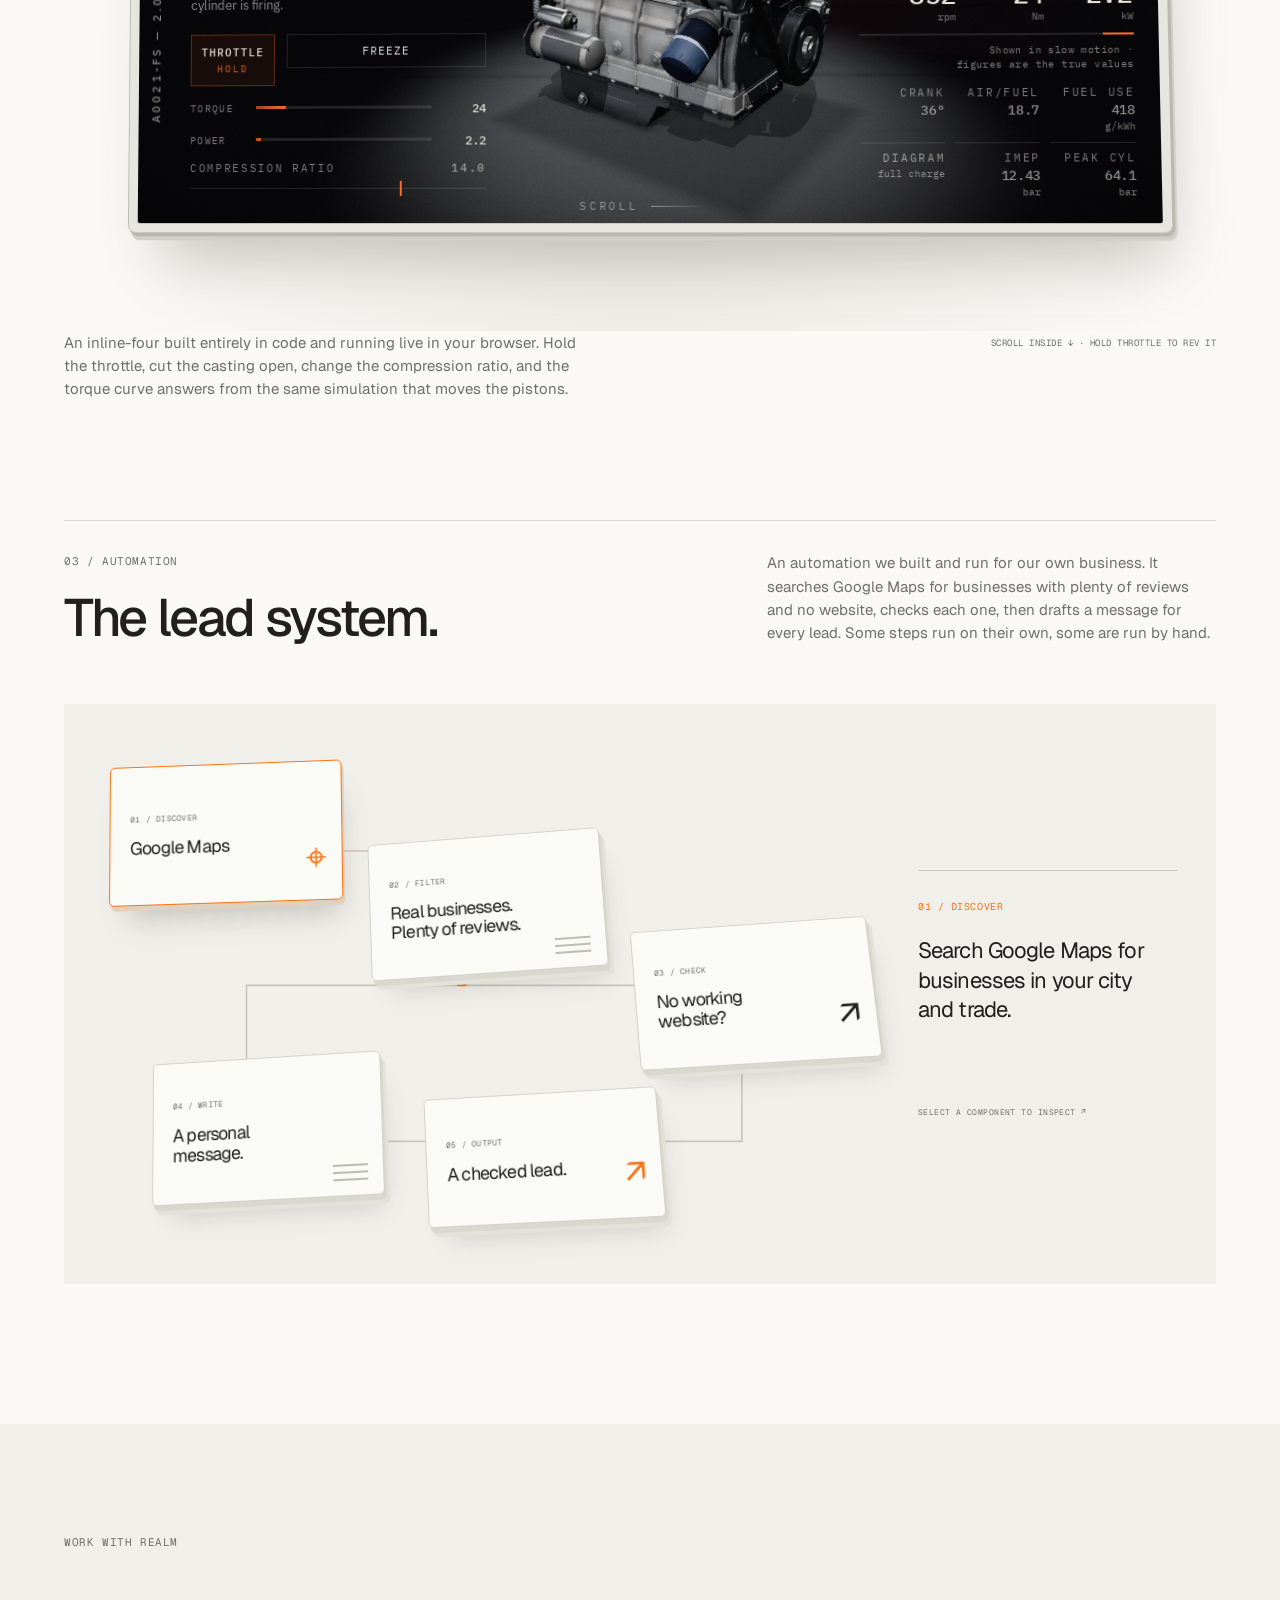
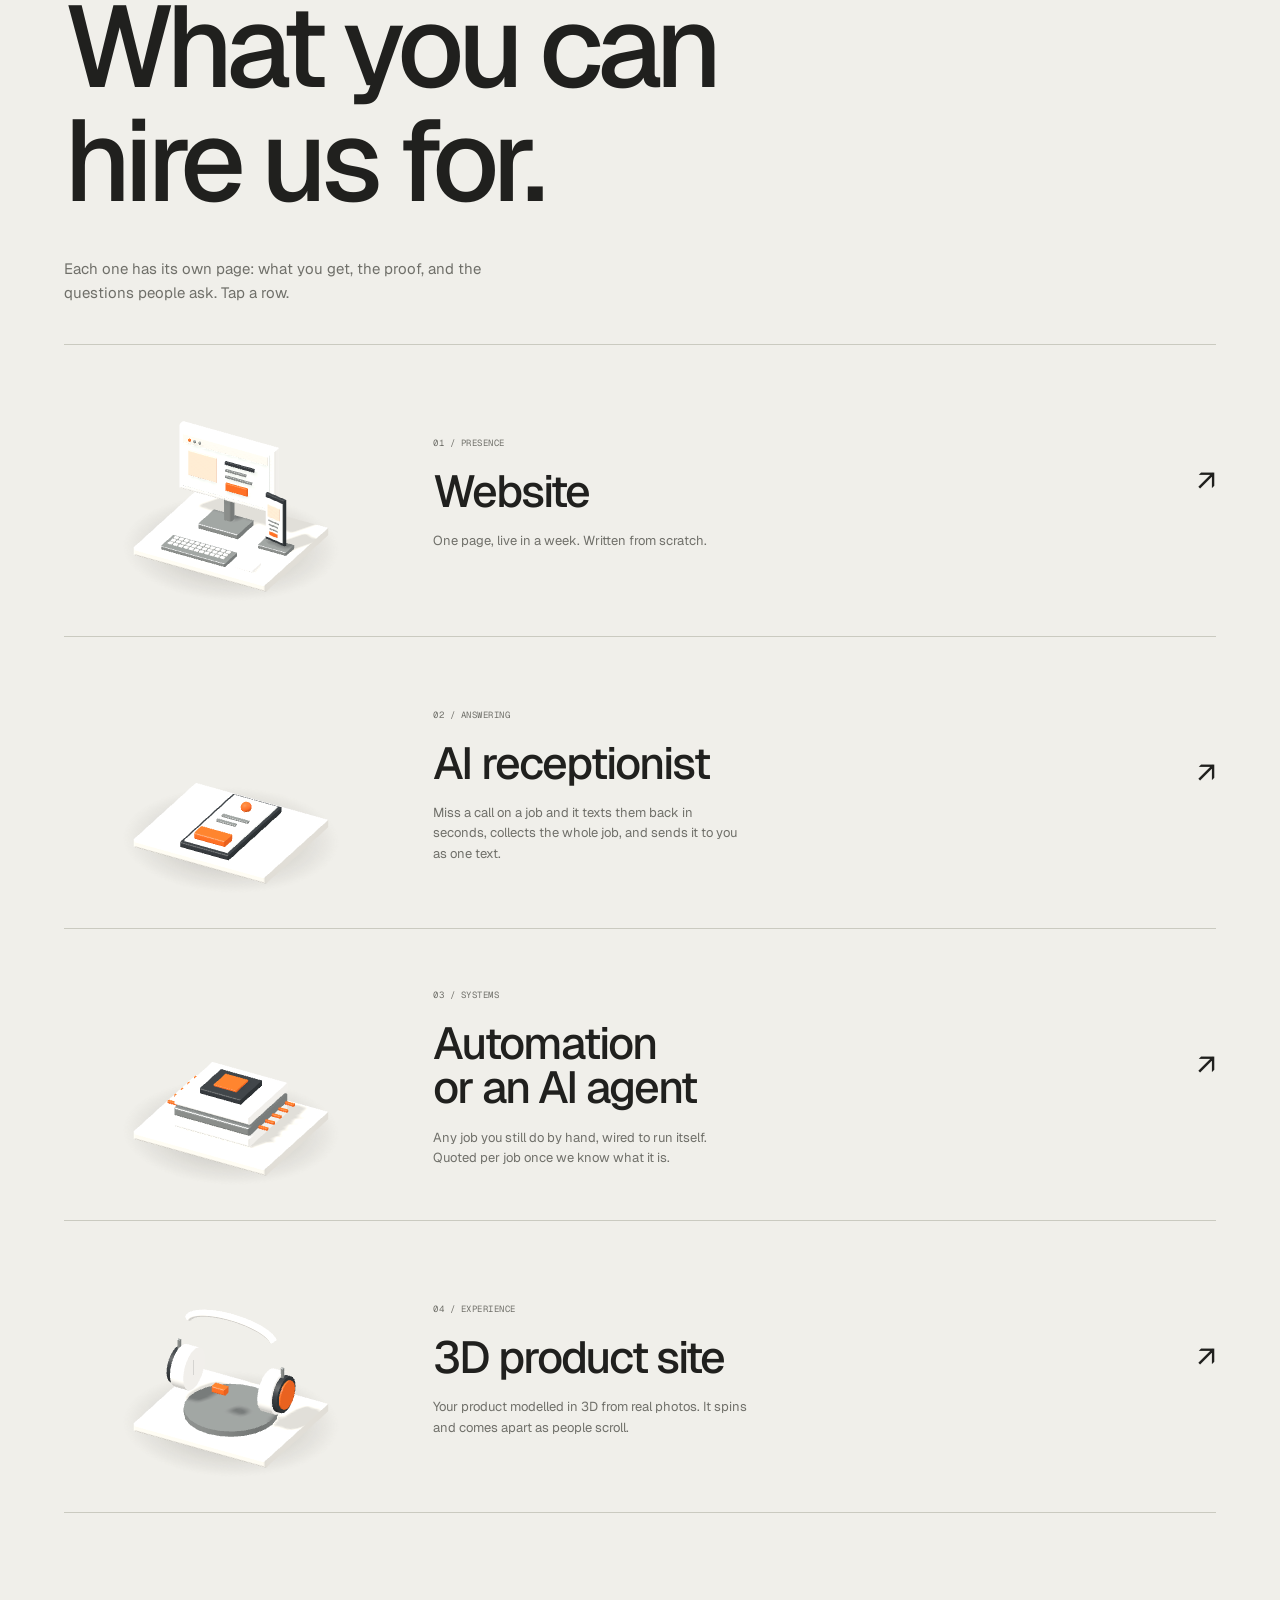
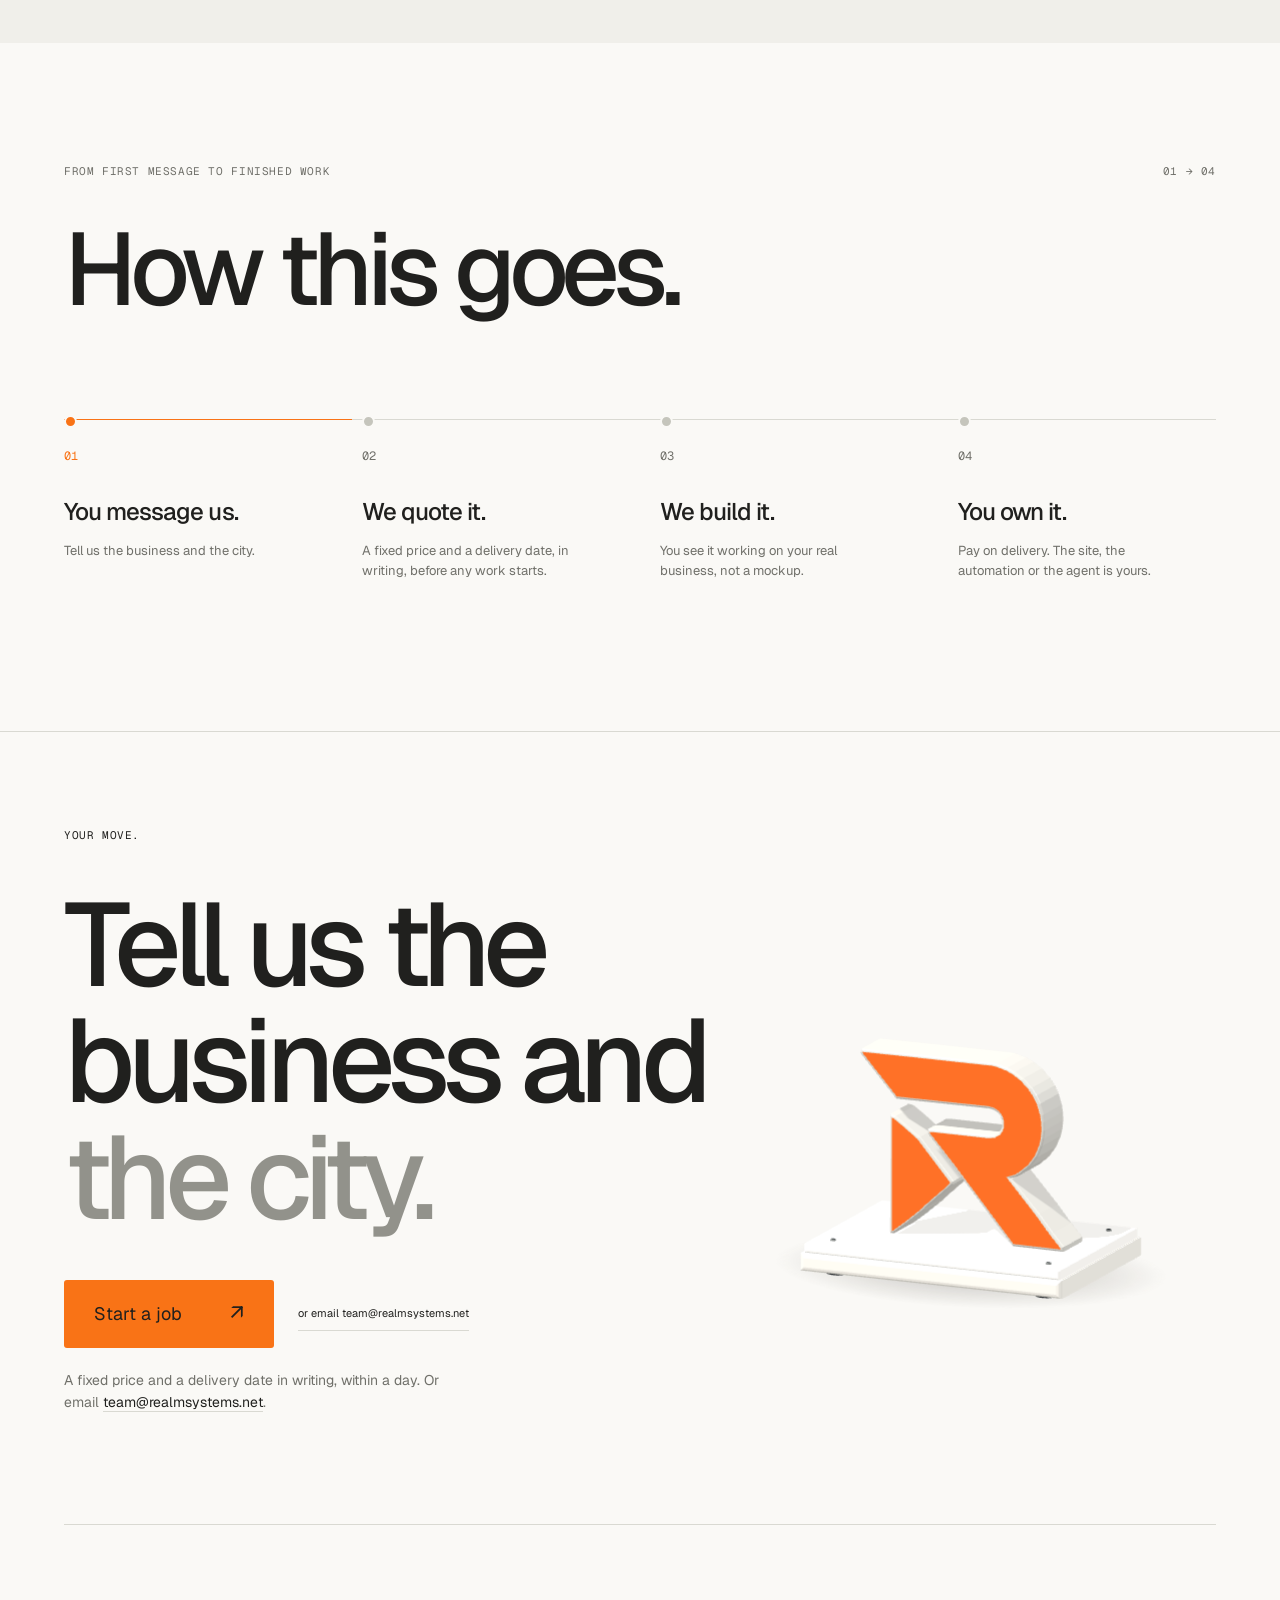
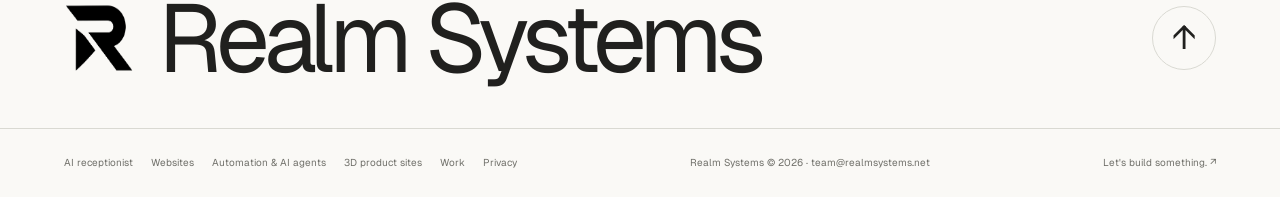
==== commit 949a31d8: "Take every price off the site Homepage service rows lose the price column: illustration, title and d" ====
--- a/index.html
+++ b/index.html
@@ -4,13 +4,13 @@
 <meta charset="utf-8"><meta name="viewport" content="width=device-width,initial-scale=1">
 <title>Realm Systems — Built, not mocked up.</title>
 <meta name="google-site-verification" content="O3C00tnQ4qpc3juY8ZoUIXzjpEECPcQ7Oc6Ykjz5hmA" />
-<meta name="description" content="AI receptionists, automations, websites and 3D product sites for local businesses. AI receptionist from $149 a month. Websites from $1,000.">
+<meta name="description" content="AI receptionists, automations, websites and 3D product sites for local businesses. A fixed price and a delivery date in writing, and you pay on delivery.">
 <meta property="og:title" content="Realm Systems"><meta property="og:description" content="AI receptionists, automations, websites and 3D product sites for local businesses."><meta property="og:image" content="https://realmsystems.net/assets/logo.png">
 <link rel="canonical" href="https://realmsystems.net/">
 <script>if(/.pages.dev$/.test(location.hostname))location.replace("https://realmsystems.net"+location.pathname+location.search+location.hash);</script>
 <link rel="icon" href="assets/favicon.png"><link rel="preconnect" href="https://fonts.googleapis.com"><link rel="preconnect" href="https://fonts.gstatic.com" crossorigin>
 <link href="https://fonts.googleapis.com/css2?family=Geist:wght@400;500;600;700;800;900&family=Geist+Mono:wght@400;500&display=swap" rel="stylesheet">
-<link rel="stylesheet" href="styles.css?v=pages10"><link rel="stylesheet" href="pc-original.css">
+<link rel="stylesheet" href="styles.css?v=pages12"><link rel="stylesheet" href="pc-original.css">
 </head>
 <body>
 <a class="skip" href="#main">Skip to content</a>
@@ -29,10 +29,10 @@
 <article class="lead-project" id="leadsys"><div class="project-heading"><div><span class="eyebrow">03 / Automation</span><h3>The lead system.</h3></div><p>An automation we built and run for our own business. It searches Google Maps for businesses with plenty of reviews and no website, checks each one, then drafts a message for every lead. Some steps run on their own, some are run by hand.</p></div><div class="lead-exhibit"><div class="lead-machine" id="pipeline"><svg class="lead-wires" viewBox="0 0 1000 600" preserveAspectRatio="none" aria-hidden="true"><path d="M160 135H480V290H820M480 290H210V470H520H820V290"/><path class="signal" d="M160 135H480V290H820M480 290H210V470H520H820V290"/></svg><button type="button" class="pipe__node node-map is-active" data-key="map" aria-pressed="true"><small>01 / DISCOVER</small><span>Google Maps</span><i class="map-mark" aria-hidden="true">⌖</i></button><button type="button" class="pipe__node node-filter" data-key="filter" aria-pressed="false"><small>02 / FILTER</small><span>Real businesses.<br>Plenty of reviews.</span><i class="filter-lines" aria-hidden="true"></i></button><button type="button" class="pipe__node node-check" data-key="check" aria-pressed="false"><small>03 / CHECK</small><span>No working<br>website?</span><i class="check-mark" aria-hidden="true">↗︎</i></button><button type="button" class="pipe__node node-message" data-key="message" aria-pressed="false"><small>04 / WRITE</small><span>A personal<br>message.</span><i class="message-lines" aria-hidden="true"></i></button><button type="button" class="pipe__node node-lead" data-key="lead" aria-pressed="false"><small>05 / OUTPUT</small><span>A checked lead.</span><i class="output-mark" aria-hidden="true">↗︎</i></button></div><div class="lead-detail"><span class="eyebrow" id="pipe-title">01 / Discover</span><p id="pipe-desc" aria-live="polite">Search Google Maps for businesses in your city and trade.</p><span class="mono">SELECT A COMPONENT TO INSPECT ↗︎</span></div></div></article>
 
 </div></section>
-<section class="services" id="services"><div class="wrap"><div class="section-top"><span class="eyebrow">Work with Realm</span></div><h2>What you can<br>hire us for.</h2><p class="svc__note">Each one has its own page: the price, the proof, and the questions people ask. Tap a row.</p><div class="svc">
-<a class="svc__row" href="websites.html" data-svc="website"><div class="svc__obj" data-obj="website" aria-hidden="true"></div><div class="svc__copy"><span class="eyebrow">01 / Presence</span><h3>Website</h3><p>One page, live in a week. Written from scratch.</p></div><div class="svc__price"><strong>$1,000</strong><small>one-off</small><span class="svc__arrow" aria-hidden="true">↗︎</span></div></a>
-<a class="svc__row" href="receptionist.html" data-svc="receptionist"><div class="svc__obj" data-obj="receptionist" aria-hidden="true"></div><div class="svc__copy"><span class="eyebrow">02 / Answering</span><h3>AI receptionist</h3><p>Miss a call on a job and it texts them back in seconds, collects the whole job, and sends it to you as one text.</p></div><div class="svc__price"><strong>$499</strong><small>setup, then $149 a month<br>With voice answering: $299 a month</small><span class="svc__arrow" aria-hidden="true">↗︎</span></div></a><a class="svc__row" href="automation.html" data-svc="automation"><div class="svc__obj" data-obj="automation" aria-hidden="true"></div><div class="svc__copy"><span class="eyebrow">03 / Systems</span><h3>Automation<br>or an AI agent</h3><p>Any job you still do by hand, wired to run itself. Quoted per job once we know what it is.</p></div><div class="svc__price"><strong>$2,500</strong><small>starting price</small><span class="svc__arrow" aria-hidden="true">↗︎</span></div></a>
-<a class="svc__row" href="3d.html" data-svc="3d"><div class="svc__obj" data-obj="3d" aria-hidden="true"></div><div class="svc__copy"><span class="eyebrow">04 / Experience</span><h3>3D product site</h3><p>Your product modelled in 3D from real photos. It spins and comes apart as people scroll.</p></div><div class="svc__price"><strong>$4,000</strong><small>one-off</small><span class="svc__arrow" aria-hidden="true">↗︎</span></div></a>
+<section class="services" id="services"><div class="wrap"><div class="section-top"><span class="eyebrow">Work with Realm</span></div><h2>What you can<br>hire us for.</h2><p class="svc__note">Each one has its own page: what you get, the proof, and the questions people ask. Tap a row.</p><div class="svc">
+<a class="svc__row" href="websites.html" data-svc="website"><div class="svc__obj" data-obj="website" aria-hidden="true"></div><div class="svc__copy"><span class="eyebrow">01 / Presence</span><h3>Website</h3><p>One page, live in a week. Written from scratch.</p></div><span class="svc__arrow" aria-hidden="true">↗︎</span></a>
+<a class="svc__row" href="receptionist.html" data-svc="receptionist"><div class="svc__obj" data-obj="receptionist" aria-hidden="true"></div><div class="svc__copy"><span class="eyebrow">02 / Answering</span><h3>AI receptionist</h3><p>Miss a call on a job and it texts them back in seconds, collects the whole job, and sends it to you as one text.</p></div><span class="svc__arrow" aria-hidden="true">↗︎</span></a><a class="svc__row" href="automation.html" data-svc="automation"><div class="svc__obj" data-obj="automation" aria-hidden="true"></div><div class="svc__copy"><span class="eyebrow">03 / Systems</span><h3>Automation<br>or an AI agent</h3><p>Any job you still do by hand, wired to run itself. Quoted per job once we know what it is.</p></div><span class="svc__arrow" aria-hidden="true">↗︎</span></a>
+<a class="svc__row" href="3d.html" data-svc="3d"><div class="svc__obj" data-obj="3d" aria-hidden="true"></div><div class="svc__copy"><span class="eyebrow">04 / Experience</span><h3>3D product site</h3><p>Your product modelled in 3D from real photos. It spins and comes apart as people scroll.</p></div><span class="svc__arrow" aria-hidden="true">↗︎</span></a>
 </div></div></section>
 <section class="process" id="process"><div class="wrap"><div class="section-top"><span class="eyebrow">From first message to finished work</span><span class="mono">01 → 04</span></div><h2>How this goes.</h2><div class="journey" id="journey"><div class="journey__rail" aria-hidden="true"><i id="journey-rail-fill"></i></div><ol class="journey__track" id="journey-track"><li class="jstep is-active"><span class="jstep__n">01</span><h3>You message us.</h3><p>Tell us the business and the city.</p></li><li class="jstep"><span class="jstep__n">02</span><h3>We quote it.</h3><p>A fixed price and a delivery date, in writing, before any work starts.</p></li><li class="jstep"><span class="jstep__n">03</span><h3>We build it.</h3><p>You see it working on your real business, not a mockup.</p></li><li class="jstep"><span class="jstep__n">04</span><h3>You own it.</h3><p>Pay on delivery. The site, the automation or the agent is yours.</p></li></ol></div></div></section>
 <section class="close" id="contact"><div class="wrap"><span class="eyebrow">Your move.</span><div class="close__grid"><div class="close__copy"><h2>Tell us the<br>business and<br><span class="soft">the city.</span></h2><div class="hero__cta close__cta"><a class="btn" href="start.html">Start a job <span aria-hidden="true">↗︎</span></a><a class="text-link" href="mailto:team@realmsystems.net">or email team@realmsystems.net</a></div><p class="close__contact">A fixed price and a delivery date in writing, within a day. Or email <a href="mailto:team@realmsystems.net">team@realmsystems.net</a>.</p></div><div class="close__stage" id="close-stage" aria-hidden="true"></div></div><div class="close__signature"><img src="assets/realm-mark.png" alt="Realm Systems mark" width="100" height="100"><span>Realm Systems</span><a href="#top" aria-label="Back to top">↑</a></div></div></section>
--- a/styles.css
+++ b/styles.css
@@ -1,10 +1,10 @@
 /* Realm — a white editorial portfolio, composed as exhibits. */
 :root{--paper:#faf9f6;--white:#fff;--ink:#20201e;--muted:#70706a;--line:#d9d9d2;--accent:#f97316;--pad:clamp(22px,5vw,84px);--ease:cubic-bezier(.2,.7,.2,1)}
-*{box-sizing:border-box}html{scroll-behavior:smooth;scroll-padding-top:100px;overflow-x:clip}body{margin:0;background:var(--paper);color:var(--ink);font-family:Geist,Arial,sans-serif;font-size:16px;line-height:1.55;-webkit-font-smoothing:antialiased}img{display:block;max-width:100%;height:auto}a{color:inherit}button,input{font:inherit}button,a,input{-webkit-tap-highlight-color:transparent}a:focus-visible,button:focus-visible,input:focus-visible{outline:3px solid var(--accent);outline-offset:6px}button{cursor:pointer}h1,h2,h3,p{margin:0}h1,h2,h3{line-height:.99;letter-spacing:-.06em;font-weight:500}h2{font-size:clamp(60px,9vw,140px)}h3{font-size:clamp(35px,4.1vw,66px);letter-spacing:-.045em}p{text-wrap:pretty}.wrap{width:100%;max-width:1640px;padding-inline:var(--pad);margin:auto}.mono,.eyebrow{font-family:'Geist Mono',monospace;font-size:11px;letter-spacing:.055em;font-weight:400}.eyebrow{text-transform:uppercase}.soft{color:#92928b}.skip{position:fixed;left:20px;top:-80px;padding:14px 20px;background:#fff;z-index:100}.skip:focus{top:20px}.deal{padding:10px var(--pad);background:#efeee8;border-bottom:1px solid var(--line);display:flex;justify-content:center;align-items:center;gap:34px;font-family:'Geist Mono',monospace;font-size:11px;letter-spacing:.065em;position:relative;z-index:30}.deal>span:before{content:'';display:inline-block;width:6px;height:6px;background:var(--accent);margin-right:12px;border-radius:50%}.deal a{text-decoration:none;color:var(--muted);letter-spacing:0}.deal a span{margin-left:10px}.nav{position:sticky;top:0;background:rgba(250,249,246,.96);z-index:30;border-bottom:1px solid var(--line)}.nav__in{height:92px;display:flex;justify-content:space-between;align-items:center;gap:25px}.brand{display:flex;align-items:center;gap:12px;text-decoration:none;font-size:18px;letter-spacing:-.04em;font-weight:600;line-height:1.02}.brand img{width:40px;height:40px;object-fit:contain;mix-blend-mode:multiply}.nav nav{display:flex;gap:38px;align-items:center}.nav nav a{text-decoration:none;font-size:13px}.nav sup{font-family:'Geist Mono',monospace;font-size:9px;color:var(--muted);margin-left:3px}.nav__cta{text-decoration:none;font-size:13px;display:flex;gap:30px;align-items:center}.nav__cta span{display:grid;place-items:center;border:1px solid var(--line);width:37px;height:37px;border-radius:50%;font-size:20px;transition:background .2s}.nav__cta:hover span{background:var(--accent);border-color:var(--accent)}#gl{position:fixed;inset:0;width:100%;height:100%;z-index:2;pointer-events:none}main{position:relative}main p,main h1,main h2,main h3,.hero__copy,.close__copy,.exhibit-caption,.hero__bottom,.svc__copy,.svc__price{position:relative;z-index:3}.hero{padding-top:42px}.hero__eyebrow{display:flex;justify-content:space-between;color:var(--muted)}.hero__grid{display:grid;grid-template-columns:1.05fr 1fr;gap:0;align-items:center;margin-top:47px}.hero__copy{padding-right:8px}.hero h1{font-size:clamp(54px,5.65vw,89px);line-height:1.005;font-weight:500;max-width:11.5ch;letter-spacing:-.065em}.hero h1 span{color:var(--accent)}.hero .lead{font-size:clamp(17px,1.45vw,22px);line-height:1.45;max-width:32ch;margin-top:32px;color:#60605b;letter-spacing:-.025em}.hero__cta{display:flex;align-items:center;gap:24px;margin-top:32px;flex-wrap:wrap}.btn{display:inline-flex;align-items:center;justify-content:space-between;gap:36px;padding:18px 24px;min-height:57px;background:var(--accent);color:#20201e;font-size:14px;text-decoration:none;border-radius:3px;transition:transform .25s,background .25s}.btn:hover{background:#f88a3b;transform:translateY(-3px)}.btn span{font-size:22px;line-height:1}.text-link{display:inline-flex;align-items:center;gap:16px;text-decoration:none;border-bottom:1px solid var(--line);padding:8px 0;font-size:13px;line-height:1.4}.text-link:hover{border-color:var(--accent)}.hero__cta .text-link{font-size:11px}.hero__installation{min-width:0;align-self:center;position:relative}.hero__stage{width:100%;aspect-ratio:1.2;position:relative;min-width:0}.exhibit-caption{display:flex;justify-content:space-between;align-items:end;padding:16px 20px;border-top:1px solid var(--line);font-size:12px;color:var(--muted);margin:0 3%}.exhibit-caption .mono{font-size:9px}.hero__bottom{display:flex;justify-content:space-between;margin-top:70px;padding:22px 0;border-top:1px solid var(--line);font-size:11px;color:var(--muted)}.hero__bottom a{text-decoration:none;display:flex;gap:36px}.work{padding-top:135px}.section-top{display:flex;justify-content:space-between;align-items:center;gap:22px;margin-bottom:38px;color:var(--muted)}.work__head{display:flex;justify-content:space-between;align-items:end;gap:40px;margin-bottom:110px}.work__head h2{font-size:clamp(70px,10.5vw,168px)}.work__head p{font-size:14px;max-width:27ch;color:var(--muted);margin-bottom:10px}.project-heading{border-top:1px solid var(--line);padding-top:30px;display:flex;align-items:end;justify-content:space-between;gap:60px}.project-heading .eyebrow{display:block;margin-bottom:22px;color:var(--muted)}.project-heading>p,.project-heading .pc-intro{width:39%;max-width:450px;font-size:15px;color:var(--muted)}.project-heading h3{font-size:clamp(35px,4.1vw,64px)}.apex__stage{perspective:1600px;position:relative;padding:90px 5% 100px;background:radial-gradient(ellipse at 50% 70%,#e4e4de 0%,#f0efea 35%,var(--paper) 70%);margin-top:10px}.apex__frame{padding:9px;border:1px solid #bdbdb6;border-radius:8px;background:#e6e6e0;box-shadow:2px 3px 0 #b7b7b0,4px 7px 0 #d0d0c8,15px 45px 55px -20px #66665a55;transform:rotateX(3deg) rotateY(-3deg) rotateZ(-.4deg);transform-origin:center;will-change:transform}.apex__edge{display:flex;justify-content:space-between;padding:3px 8px 11px;font-family:'Geist Mono',monospace;font-size:8px;letter-spacing:.1em;color:#696961}.apex__screen{position:relative;overflow-x:hidden;overflow-y:auto;aspect-ratio:1.85;border-radius:2px;background:#fff;scrollbar-width:thin;scrollbar-color:#bdbdb6 #f0efea}.apex__screen img{width:100%;height:auto;will-change:transform}
-.apex__screen iframe{display:block;width:100%;height:100%;border:0;background:#f5f4f0}.project-foot{display:flex;align-items:start;justify-content:space-between;gap:40px;margin-top:0}.project-foot p{font-size:15px;max-width:52ch;color:var(--muted)}.project-foot .mono{font-size:9px;color:var(--muted);padding-top:6px;white-space:nowrap}.lead-project{padding-top:120px}.lead-exhibit{margin-top:60px;background:#f0efea;min-height:570px;display:grid;grid-template-columns:1fr 260px;gap:30px;padding:30px 38px 30px 12px;align-items:center;position:relative}.lead-machine{position:relative;height:520px;perspective:1000px;min-width:0}.lead-wires{position:absolute;inset:0;width:100%;height:100%;fill:none;stroke:#c6c5bc;stroke-width:2;stroke-linecap:round}.lead-wires .signal{stroke:var(--accent);stroke-dasharray:10 800;animation:signal 12s linear infinite}@keyframes signal{to{stroke-dashoffset:-1620}}.pipe__node{position:absolute;background:#fafaf7;border:1px solid #d2d2c9;border-radius:5px;text-align:left;padding:20px;color:var(--ink);width:29%;height:142px;transform:rotateX(10deg) rotateY(-5deg) rotateZ(-3deg);box-shadow:2px 5px 0 #d8d8cf,5px 9px 0 #e2e2da,10px 23px 22px -12px #52524735;transition:transform .4s var(--ease),border .3s,box-shadow .3s;z-index:3}.pipe__node small{display:block;font-family:'Geist Mono',monospace;font-size:8px;letter-spacing:.03em;color:var(--muted);margin-bottom:14px}.pipe__node>span{font-size:clamp(13px,1.4vw,20px);letter-spacing:-.045em;line-height:1.1;display:block}.pipe__node.is-active,.pipe__node:hover{transform:translateY(-9px) rotateX(5deg) rotateY(-2deg) rotateZ(-1.5deg);border-color:var(--accent);box-shadow:2px 5px 0 #dfd1bd,8px 25px 26px -12px #52524745}.node-map{left:4%;top:7%}.node-filter{left:36%;top:19%}.node-check{right:2%;top:36%}.node-message{left:9%;top:62%}.node-lead{left:43%;top:69%;height:128px}.pipe__node i{position:absolute;right:15px;bottom:14px;font-style:normal}.map-mark{font-size:37px;color:var(--accent)}.check-mark{font-size:34px}.output-mark{font-size:34px;color:var(--accent)}.filter-lines,.message-lines{width:35px;height:17px;background:repeating-linear-gradient(0deg,#bcbcb2 0px,#bcbcb2 2px,transparent 2px,transparent 7px)}.lead-detail{border-top:1px solid #c9c9bf;padding-top:22px;align-self:center;position:relative;z-index:3}.lead-detail .eyebrow{color:var(--accent);font-size:10px}.lead-detail p{font-size:22px;line-height:1.35;letter-spacing:-.04em;margin-top:18px;min-height:145px}.lead-detail>.mono{font-size:8px;display:block;color:var(--muted);margin-top:25px}.ad-project{padding-top:140px;padding-bottom:140px}.ad-exhibit{display:grid;grid-template-columns:1.1fr 1fr;align-items:center;min-height:570px;gap:70px}.ad-machine{height:490px;position:relative;perspective:1100px}.ad-layer{position:absolute;width:66%;height:235px;border:1px solid #d1d1c8;border-radius:4px;background:#fdfdfb;padding:24px;transform:rotateX(10deg) rotateY(-6deg) rotateZ(-3deg);box-shadow:3px 5px 0 #deded6,18px 24px 30px -15px #44443544}.ad-layer>span{font-family:'Geist Mono',monospace;font-size:10px;display:block;border-bottom:1px solid var(--line);padding-bottom:12px}.ad-layer--back{left:7%;top:45px;background:#f0f0e9}.ad-layer--mid{left:18%;top:124px;background:#f8f8f3}.ad-layer--front{left:28%;top:207px}.ad-paper-lines{width:80%;height:5px;background:#c7c7bc;margin-top:28px}.ad-paper-lines.short{width:50%;margin-top:15px}.ad-scan{display:flex;gap:10px;margin-top:26px}.ad-scan i{display:block;width:22px;height:25px;border:1px solid #c7c7bc}.ad-scan i:first-child{background:var(--accent);border:0}.ad-layer strong{font-size:70px;line-height:1.1;letter-spacing:-.07em;display:block;margin-top:10px;font-weight:500}.ad-layer small{font-family:'Geist Mono',monospace;font-size:8px;color:var(--muted)}.ad-ledger-rule{width:80%;height:5px;background:var(--accent);margin-top:15px}.ad-machine__caption{position:absolute;bottom:3px;left:14%;font-size:9px;color:var(--muted)}.ad-result{position:relative;z-index:3}.orange-dot{display:inline-block;width:6px;height:6px;border-radius:50%;background:var(--accent);margin-right:8px}.ad-result>strong{display:block;font-size:clamp(110px,14vw,210px);font-weight:500;line-height:.9;letter-spacing:-.08em;margin:28px 0}.ad-result>strong span{font-size:.27em;margin-left:10px;letter-spacing:-.04em}.ad-result p{font-size:21px;line-height:1.4;letter-spacing:-.035em;color:var(--muted)}.snapshot-note{font-size:10px;color:var(--muted);display:block;margin-top:20px}.figures{display:grid;grid-template-columns:1fr 1fr 1fr 1.35fr;border-block:1px solid var(--line);margin-top:30px}.fig{padding:30px 28px;border-right:1px solid var(--line)}.fig:first-child{padding-left:0}.fig:last-child{padding-right:0;border:0}.fig b{font-size:clamp(38px,4vw,60px);font-weight:500;letter-spacing:-.06em;line-height:1.1;display:block}.fig b span{font-size:16px;color:var(--muted);letter-spacing:-.02em}.fig p{font-size:12px;line-height:1.65;color:var(--muted);margin-top:20px}.services{padding-block:110px 130px;background:#f0efea}.discount{font-family:'Geist Mono',monospace;font-size:10px;padding:8px 12px;border:1px solid #d4d0c4;border-radius:2px;color:var(--ink)}.services h2{margin-bottom:90px}.svc{border-top:1px solid #cacac0}.svc__row{display:grid;grid-template-columns:29% 1fr 25%;gap:35px;position:relative;align-items:center;min-height:290px;padding:28px 0;text-decoration:none;border-bottom:1px solid #cacac0}.svc__obj{width:100%;height:235px;min-width:0;position:relative}.svc__obj canvas{max-width:100%;display:block}.svc__copy .eyebrow{color:var(--muted);font-size:9px}.svc__copy h3{font-size:clamp(30px,3.5vw,52px);margin:15px 0 18px}.svc__copy p{max-width:35ch;color:var(--muted);font-size:13px}.svc__price{align-self:center;text-align:left;padding-right:40px}.svc__price>s{font-size:16px;color:var(--muted);display:block;line-height:1.2}.svc__price strong{font-size:clamp(45px,6vw,86px);line-height:1.1;font-weight:500;letter-spacing:-.075em;display:block}.svc__price small{font-size:11px;color:var(--muted);display:block;line-height:1.6;margin-top:7px}.svc__price small s{margin-right:2px}.svc__arrow{position:absolute;right:0;top:40%;font-size:30px;transition:transform .3s}.svc__row:hover .svc__arrow{transform:translate(4px,-4px);color:var(--accent)}.svc__row:hover .svc__copy h3{color:#55554d}.process{padding-block:120px 150px}.process h2{font-size:clamp(60px,8vw,120px)}.journey{position:relative;margin-top:100px}.journey__track{display:grid;grid-template-columns:repeat(4,minmax(0,1fr));gap:40px;list-style:none;margin:0;padding:0}.jstep{position:relative;padding-top:28px;transition:transform .4s}.jstep__n{font-family:'Geist Mono',monospace;font-size:12px;color:var(--muted);display:block;margin-bottom:32px}.jstep::before{content:'';position:absolute;top:-4px;left:0;width:9px;height:9px;border-radius:50%;background:#c5c5bc;border:2px solid var(--paper);transition:background .3s}.jstep.is-active::before,.jstep.is-past::before{background:var(--accent)}.jstep.is-active .jstep__n{color:var(--accent)}.jstep h3{font-size:24px;line-height:1.15;letter-spacing:-.04em;margin-bottom:15px;max-width:13ch}.jstep p{font-size:13px;color:var(--muted);max-width:26ch}.journey__rail{position:absolute;top:0;left:0;right:0;height:1px;background:var(--line)}.journey__rail i{height:1px;background:var(--accent);display:block;width:25%;transition:width .4s}.close{border-top:1px solid var(--line);padding-top:90px}.close__grid{display:grid;grid-template-columns:1.15fr .85fr;align-items:center;margin-top:40px}.close h2{font-size:clamp(65px,9.2vw,145px);letter-spacing:-.065em}.close__stage{width:100%;aspect-ratio:1;position:relative}.close__signature{display:flex;align-items:center;gap:24px;border-top:1px solid var(--line);padding:65px 0 42px;margin-top:110px;position:relative;z-index:3}.close__signature img{width:70px;height:70px;mix-blend-mode:multiply}.close__signature>span{font-size:clamp(35px,7.5vw,110px);line-height:1;letter-spacing:-.065em}.close__signature>a{font-size:34px;margin-left:auto;text-decoration:none;border:1px solid var(--line);width:64px;height:64px;border-radius:50%;display:grid;place-items:center}.foot{display:flex;align-items:center;justify-content:space-between;border-top:1px solid var(--line);padding-block:26px;font-size:10px;color:var(--muted);gap:25px}.foot a{text-decoration:none}
+*{box-sizing:border-box}html{scroll-behavior:smooth;scroll-padding-top:100px;overflow-x:clip}body{margin:0;background:var(--paper);color:var(--ink);font-family:Geist,Arial,sans-serif;font-size:16px;line-height:1.55;-webkit-font-smoothing:antialiased}img{display:block;max-width:100%;height:auto}a{color:inherit}button,input{font:inherit}button,a,input{-webkit-tap-highlight-color:transparent}a:focus-visible,button:focus-visible,input:focus-visible{outline:3px solid var(--accent);outline-offset:6px}button{cursor:pointer}h1,h2,h3,p{margin:0}h1,h2,h3{line-height:.99;letter-spacing:-.06em;font-weight:500}h2{font-size:clamp(60px,9vw,140px)}h3{font-size:clamp(35px,4.1vw,66px);letter-spacing:-.045em}p{text-wrap:pretty}.wrap{width:100%;max-width:1640px;padding-inline:var(--pad);margin:auto}.mono,.eyebrow{font-family:'Geist Mono',monospace;font-size:11px;letter-spacing:.055em;font-weight:400}.eyebrow{text-transform:uppercase}.soft{color:#92928b}.skip{position:fixed;left:20px;top:-80px;padding:14px 20px;background:#fff;z-index:100}.skip:focus{top:20px}.deal{padding:10px var(--pad);background:#efeee8;border-bottom:1px solid var(--line);display:flex;justify-content:center;align-items:center;gap:34px;font-family:'Geist Mono',monospace;font-size:11px;letter-spacing:.065em;position:relative;z-index:30}.deal>span:before{content:'';display:inline-block;width:6px;height:6px;background:var(--accent);margin-right:12px;border-radius:50%}.deal a{text-decoration:none;color:var(--muted);letter-spacing:0}.deal a span{margin-left:10px}.nav{position:sticky;top:0;background:rgba(250,249,246,.96);z-index:30;border-bottom:1px solid var(--line)}.nav__in{height:92px;display:flex;justify-content:space-between;align-items:center;gap:25px}.brand{display:flex;align-items:center;gap:12px;text-decoration:none;font-size:18px;letter-spacing:-.04em;font-weight:600;line-height:1.02}.brand img{width:40px;height:40px;object-fit:contain;mix-blend-mode:multiply}.nav nav{display:flex;gap:38px;align-items:center}.nav nav a{text-decoration:none;font-size:13px}.nav sup{font-family:'Geist Mono',monospace;font-size:9px;color:var(--muted);margin-left:3px}.nav__cta{text-decoration:none;font-size:13px;display:flex;gap:30px;align-items:center}.nav__cta span{display:grid;place-items:center;border:1px solid var(--line);width:37px;height:37px;border-radius:50%;font-size:20px;transition:background .2s}.nav__cta:hover span{background:var(--accent);border-color:var(--accent)}#gl{position:fixed;inset:0;width:100%;height:100%;z-index:2;pointer-events:none}main{position:relative}main p,main h1,main h2,main h3,.hero__copy,.close__copy,.exhibit-caption,.hero__bottom,.svc__copy{position:relative;z-index:3}.hero{padding-top:42px}.hero__eyebrow{display:flex;justify-content:space-between;color:var(--muted)}.hero__grid{display:grid;grid-template-columns:1.05fr 1fr;gap:0;align-items:center;margin-top:47px}.hero__copy{padding-right:8px}.hero h1{font-size:clamp(54px,5.65vw,89px);line-height:1.005;font-weight:500;max-width:11.5ch;letter-spacing:-.065em}.hero h1 span{color:var(--accent)}.hero .lead{font-size:clamp(17px,1.45vw,22px);line-height:1.45;max-width:32ch;margin-top:32px;color:#60605b;letter-spacing:-.025em}.hero__cta{display:flex;align-items:center;gap:24px;margin-top:32px;flex-wrap:wrap}.btn{display:inline-flex;align-items:center;justify-content:space-between;gap:36px;padding:18px 24px;min-height:57px;background:var(--accent);color:#20201e;font-size:14px;text-decoration:none;border-radius:3px;transition:transform .25s,background .25s}.btn:hover{background:#f88a3b;transform:translateY(-3px)}.btn span{font-size:22px;line-height:1}.text-link{display:inline-flex;align-items:center;gap:16px;text-decoration:none;border-bottom:1px solid var(--line);padding:8px 0;font-size:13px;line-height:1.4}.text-link:hover{border-color:var(--accent)}.hero__cta .text-link{font-size:11px}.hero__installation{min-width:0;align-self:center;position:relative}.hero__stage{width:100%;aspect-ratio:1.2;position:relative;min-width:0}.exhibit-caption{display:flex;justify-content:space-between;align-items:end;padding:16px 20px;border-top:1px solid var(--line);font-size:12px;color:var(--muted);margin:0 3%}.exhibit-caption .mono{font-size:9px}.hero__bottom{display:flex;justify-content:space-between;margin-top:70px;padding:22px 0;border-top:1px solid var(--line);font-size:11px;color:var(--muted)}.hero__bottom a{text-decoration:none;display:flex;gap:36px}.work{padding-top:135px}.section-top{display:flex;justify-content:space-between;align-items:center;gap:22px;margin-bottom:38px;color:var(--muted)}.work__head{display:flex;justify-content:space-between;align-items:end;gap:40px;margin-bottom:110px}.work__head h2{font-size:clamp(70px,10.5vw,168px)}.work__head p{font-size:14px;max-width:27ch;color:var(--muted);margin-bottom:10px}.project-heading{border-top:1px solid var(--line);padding-top:30px;display:flex;align-items:end;justify-content:space-between;gap:60px}.project-heading .eyebrow{display:block;margin-bottom:22px;color:var(--muted)}.project-heading>p,.project-heading .pc-intro{width:39%;max-width:450px;font-size:15px;color:var(--muted)}.project-heading h3{font-size:clamp(35px,4.1vw,64px)}.apex__stage{perspective:1600px;position:relative;padding:90px 5% 100px;background:radial-gradient(ellipse at 50% 70%,#e4e4de 0%,#f0efea 35%,var(--paper) 70%);margin-top:10px}.apex__frame{padding:9px;border:1px solid #bdbdb6;border-radius:8px;background:#e6e6e0;box-shadow:2px 3px 0 #b7b7b0,4px 7px 0 #d0d0c8,15px 45px 55px -20px #66665a55;transform:rotateX(3deg) rotateY(-3deg) rotateZ(-.4deg);transform-origin:center;will-change:transform}.apex__edge{display:flex;justify-content:space-between;padding:3px 8px 11px;font-family:'Geist Mono',monospace;font-size:8px;letter-spacing:.1em;color:#696961}.apex__screen{position:relative;overflow-x:hidden;overflow-y:auto;aspect-ratio:1.85;border-radius:2px;background:#fff;scrollbar-width:thin;scrollbar-color:#bdbdb6 #f0efea}.apex__screen img{width:100%;height:auto;will-change:transform}
+.apex__screen iframe{display:block;width:100%;height:100%;border:0;background:#f5f4f0}.project-foot{display:flex;align-items:start;justify-content:space-between;gap:40px;margin-top:0}.project-foot p{font-size:15px;max-width:52ch;color:var(--muted)}.project-foot .mono{font-size:9px;color:var(--muted);padding-top:6px;white-space:nowrap}.lead-project{padding-top:120px}.lead-exhibit{margin-top:60px;background:#f0efea;min-height:570px;display:grid;grid-template-columns:1fr 260px;gap:30px;padding:30px 38px 30px 12px;align-items:center;position:relative}.lead-machine{position:relative;height:520px;perspective:1000px;min-width:0}.lead-wires{position:absolute;inset:0;width:100%;height:100%;fill:none;stroke:#c6c5bc;stroke-width:2;stroke-linecap:round}.lead-wires .signal{stroke:var(--accent);stroke-dasharray:10 800;animation:signal 12s linear infinite}@keyframes signal{to{stroke-dashoffset:-1620}}.pipe__node{position:absolute;background:#fafaf7;border:1px solid #d2d2c9;border-radius:5px;text-align:left;padding:20px;color:var(--ink);width:29%;height:142px;transform:rotateX(10deg) rotateY(-5deg) rotateZ(-3deg);box-shadow:2px 5px 0 #d8d8cf,5px 9px 0 #e2e2da,10px 23px 22px -12px #52524735;transition:transform .4s var(--ease),border .3s,box-shadow .3s;z-index:3}.pipe__node small{display:block;font-family:'Geist Mono',monospace;font-size:8px;letter-spacing:.03em;color:var(--muted);margin-bottom:14px}.pipe__node>span{font-size:clamp(13px,1.4vw,20px);letter-spacing:-.045em;line-height:1.1;display:block}.pipe__node.is-active,.pipe__node:hover{transform:translateY(-9px) rotateX(5deg) rotateY(-2deg) rotateZ(-1.5deg);border-color:var(--accent);box-shadow:2px 5px 0 #dfd1bd,8px 25px 26px -12px #52524745}.node-map{left:4%;top:7%}.node-filter{left:36%;top:19%}.node-check{right:2%;top:36%}.node-message{left:9%;top:62%}.node-lead{left:43%;top:69%;height:128px}.pipe__node i{position:absolute;right:15px;bottom:14px;font-style:normal}.map-mark{font-size:37px;color:var(--accent)}.check-mark{font-size:34px}.output-mark{font-size:34px;color:var(--accent)}.filter-lines,.message-lines{width:35px;height:17px;background:repeating-linear-gradient(0deg,#bcbcb2 0px,#bcbcb2 2px,transparent 2px,transparent 7px)}.lead-detail{border-top:1px solid #c9c9bf;padding-top:22px;align-self:center;position:relative;z-index:3}.lead-detail .eyebrow{color:var(--accent);font-size:10px}.lead-detail p{font-size:22px;line-height:1.35;letter-spacing:-.04em;margin-top:18px;min-height:145px}.lead-detail>.mono{font-size:8px;display:block;color:var(--muted);margin-top:25px}.ad-project{padding-top:140px;padding-bottom:140px}.ad-exhibit{display:grid;grid-template-columns:1.1fr 1fr;align-items:center;min-height:570px;gap:70px}.ad-machine{height:490px;position:relative;perspective:1100px}.ad-layer{position:absolute;width:66%;height:235px;border:1px solid #d1d1c8;border-radius:4px;background:#fdfdfb;padding:24px;transform:rotateX(10deg) rotateY(-6deg) rotateZ(-3deg);box-shadow:3px 5px 0 #deded6,18px 24px 30px -15px #44443544}.ad-layer>span{font-family:'Geist Mono',monospace;font-size:10px;display:block;border-bottom:1px solid var(--line);padding-bottom:12px}.ad-layer--back{left:7%;top:45px;background:#f0f0e9}.ad-layer--mid{left:18%;top:124px;background:#f8f8f3}.ad-layer--front{left:28%;top:207px}.ad-paper-lines{width:80%;height:5px;background:#c7c7bc;margin-top:28px}.ad-paper-lines.short{width:50%;margin-top:15px}.ad-scan{display:flex;gap:10px;margin-top:26px}.ad-scan i{display:block;width:22px;height:25px;border:1px solid #c7c7bc}.ad-scan i:first-child{background:var(--accent);border:0}.ad-layer strong{font-size:70px;line-height:1.1;letter-spacing:-.07em;display:block;margin-top:10px;font-weight:500}.ad-layer small{font-family:'Geist Mono',monospace;font-size:8px;color:var(--muted)}.ad-ledger-rule{width:80%;height:5px;background:var(--accent);margin-top:15px}.ad-machine__caption{position:absolute;bottom:3px;left:14%;font-size:9px;color:var(--muted)}.ad-result{position:relative;z-index:3}.orange-dot{display:inline-block;width:6px;height:6px;border-radius:50%;background:var(--accent);margin-right:8px}.ad-result>strong{display:block;font-size:clamp(110px,14vw,210px);font-weight:500;line-height:.9;letter-spacing:-.08em;margin:28px 0}.ad-result>strong span{font-size:.27em;margin-left:10px;letter-spacing:-.04em}.ad-result p{font-size:21px;line-height:1.4;letter-spacing:-.035em;color:var(--muted)}.snapshot-note{font-size:10px;color:var(--muted);display:block;margin-top:20px}.figures{display:grid;grid-template-columns:1fr 1fr 1fr 1.35fr;border-block:1px solid var(--line);margin-top:30px}.fig{padding:30px 28px;border-right:1px solid var(--line)}.fig:first-child{padding-left:0}.fig:last-child{padding-right:0;border:0}.fig b{font-size:clamp(38px,4vw,60px);font-weight:500;letter-spacing:-.06em;line-height:1.1;display:block}.fig b span{font-size:16px;color:var(--muted);letter-spacing:-.02em}.fig p{font-size:12px;line-height:1.65;color:var(--muted);margin-top:20px}.services{padding-block:110px 130px;background:#f0efea}.discount{font-family:'Geist Mono',monospace;font-size:10px;padding:8px 12px;border:1px solid #d4d0c4;border-radius:2px;color:var(--ink)}.services h2{margin-bottom:90px}.svc{border-top:1px solid #cacac0}.svc__row{display:grid;grid-template-columns:29% 1fr;gap:35px;position:relative;align-items:center;min-height:290px;padding:28px 0;text-decoration:none;border-bottom:1px solid #cacac0}.svc__obj{width:100%;height:235px;min-width:0;position:relative}.svc__obj canvas{max-width:100%;display:block}.svc__copy .eyebrow{color:var(--muted);font-size:9px}.svc__copy h3{font-size:clamp(30px,3.5vw,52px);margin:15px 0 18px}.svc__copy p{max-width:35ch;color:var(--muted);font-size:13px}.svc__arrow{position:absolute;right:0;top:40%;font-size:30px;transition:transform .3s}.svc__row:hover .svc__arrow{transform:translate(4px,-4px);color:var(--accent)}.svc__row:hover .svc__copy h3{color:#55554d}.process{padding-block:120px 150px}.process h2{font-size:clamp(60px,8vw,120px)}.journey{position:relative;margin-top:100px}.journey__track{display:grid;grid-template-columns:repeat(4,minmax(0,1fr));gap:40px;list-style:none;margin:0;padding:0}.jstep{position:relative;padding-top:28px;transition:transform .4s}.jstep__n{font-family:'Geist Mono',monospace;font-size:12px;color:var(--muted);display:block;margin-bottom:32px}.jstep::before{content:'';position:absolute;top:-4px;left:0;width:9px;height:9px;border-radius:50%;background:#c5c5bc;border:2px solid var(--paper);transition:background .3s}.jstep.is-active::before,.jstep.is-past::before{background:var(--accent)}.jstep.is-active .jstep__n{color:var(--accent)}.jstep h3{font-size:24px;line-height:1.15;letter-spacing:-.04em;margin-bottom:15px;max-width:13ch}.jstep p{font-size:13px;color:var(--muted);max-width:26ch}.journey__rail{position:absolute;top:0;left:0;right:0;height:1px;background:var(--line)}.journey__rail i{height:1px;background:var(--accent);display:block;width:25%;transition:width .4s}.close{border-top:1px solid var(--line);padding-top:90px}.close__grid{display:grid;grid-template-columns:1.15fr .85fr;align-items:center;margin-top:40px}.close h2{font-size:clamp(65px,9.2vw,145px);letter-spacing:-.065em}.close__stage{width:100%;aspect-ratio:1;position:relative}.close__signature{display:flex;align-items:center;gap:24px;border-top:1px solid var(--line);padding:65px 0 42px;margin-top:110px;position:relative;z-index:3}.close__signature img{width:70px;height:70px;mix-blend-mode:multiply}.close__signature>span{font-size:clamp(35px,7.5vw,110px);line-height:1;letter-spacing:-.065em}.close__signature>a{font-size:34px;margin-left:auto;text-decoration:none;border:1px solid var(--line);width:64px;height:64px;border-radius:50%;display:grid;place-items:center}.foot{display:flex;align-items:center;justify-content:space-between;border-top:1px solid var(--line);padding-block:26px;font-size:10px;color:var(--muted);gap:25px}.foot a{text-decoration:none}
 @media(min-width:1650px){.hero h1{font-size:94px}.hero__grid{gap:40px}}
-@media(max-width:1100px){.hero__grid{grid-template-columns:1.05fr .95fr}.hero h1{font-size:6vw}.hero__cta{gap:18px}.hero__cta .text-link{font-size:10px}.hero__stage{aspect-ratio:1}.project-heading{gap:30px}.lead-exhibit{grid-template-columns:1fr 210px;gap:20px;padding-right:25px}.lead-detail p{font-size:20px}.pipe__node{padding:16px}.ad-exhibit{gap:35px}.ad-layer{width:73%}.ad-layer--front{left:23%}.svc__row{gap:25px;grid-template-columns:25% 1fr 28%}.journey__track{gap:25px}.jstep h3{font-size:21px}}
-@media(max-width:760px){:root{--pad:24px}.deal{font-size:9px;gap:18px;padding-block:10px}.deal a{font-size:9px}.deal>span:before{margin-right:7px;width:5px;height:5px}.nav__in{height:75px;gap:15px}.brand{font-size:15px;gap:9px}.brand img{width:32px;height:32px}.nav nav{gap:18px}.nav nav a{font-size:11px}.nav nav a:first-child{font-size:0}.nav nav a:first-child:before{content:'Work';font-size:11px}.nav nav a:nth-child(3),.nav sup{display:none}.nav__cta{font-size:11px;gap:10px}.nav__cta span{height:30px;width:30px;font-size:18px}.hero{padding-top:28px}.hero__eyebrow{font-size:9px}.hero__edition{display:none}.hero__grid{grid-template-columns:1fr;margin-top:30px;gap:25px}.hero h1{font-size:clamp(48px,10.7vw,78px);line-height:1.02;max-width:13ch}.hero__copy{padding:0}.hero .lead{font-size:17px;max-width:32ch;margin-top:24px}.hero__cta{margin-top:25px;gap:19px}.btn{padding:15px 19px;min-height:53px;font-size:13px;gap:25px}.hero__cta .text-link{font-size:10px}.hero__stage{aspect-ratio:1.15;min-height:290px}.hero__installation{margin-inline:-15px}.exhibit-caption{margin-inline:15px;padding:15px 0;font-size:11px}.hero__bottom{margin-top:35px;font-size:9px}.hero__bottom a{gap:15px}.work{padding-top:80px}.section-top{margin-bottom:28px}.section-top .mono,.section-top .eyebrow{font-size:9px}.work__head{display:block;margin-bottom:70px}.work__head h2{font-size:clamp(66px,12.5vw,95px)}.work__head p{font-size:12px;margin-top:25px}.project-heading{padding-top:23px;display:block}.project-heading .eyebrow{font-size:9px;margin-bottom:17px}.project-heading h3{font-size:39px;line-height:1.05}.project-heading>.text-link{margin-top:20px;font-size:11px}.project-heading>p,.project-heading .pc-intro{width:100%;max-width:44ch;font-size:14px;margin-top:23px}.apex__stage{padding:55px 0 62px;margin-inline:-5px}.apex__frame{padding:5px;transform:rotateX(2deg) rotateY(-2deg) rotateZ(-.3deg);box-shadow:2px 4px 0 #b7b7b0,10px 25px 35px -15px #66665a55}.apex__edge{font-size:5px;padding:3px 5px 7px}.apex__screen{aspect-ratio:1.48}.project-foot{display:block}.project-foot p{font-size:13px}.project-foot .mono{display:block;font-size:8px;margin-top:18px}.lead-project{padding-top:85px}.lead-exhibit{margin-top:35px;display:block;padding:14px 12px 28px;margin-inline:-12px;min-height:0}.lead-machine{height:410px}.pipe__node{height:115px;padding:12px;width:31%}.pipe__node small{font-size:6px;margin-bottom:12px}.pipe__node>span{font-size:14px}.pipe__node i{bottom:10px;right:10px}.node-map{left:3%}.node-filter{left:35%;top:20%}.node-check{right:1%;top:36%}.node-message{left:7%}.node-lead{left:43%;height:105px}.map-mark,.check-mark,.output-mark{font-size:24px}.filter-lines,.message-lines{width:23px;height:12px}.lead-detail{margin:10px 12px 0;padding-top:20px}.lead-detail p{font-size:22px;min-height:80px;max-width:30ch;margin-top:12px}.lead-detail>.mono{font-size:7px;margin-top:15px}.ad-project{padding-top:90px;padding-bottom:85px}.ad-exhibit{grid-template-columns:1fr;gap:24px;min-height:0}.ad-machine{height:435px;max-width:500px;width:100%;margin:auto}.ad-layer{height:205px;width:69%;padding:20px}.ad-layer--back{top:35px}.ad-layer--mid{top:108px}.ad-layer--front{top:183px;left:24%}.ad-layer>span{font-size:8px}.ad-layer strong{font-size:65px}.ad-machine__caption{font-size:8px}.ad-result{padding-top:20px}.ad-result>strong{font-size:150px;margin:24px 0}.ad-result p{font-size:20px}.snapshot-note{font-size:10px}.figures{grid-template-columns:1fr 1fr;margin-top:40px}.fig{padding:24px 18px;border-bottom:1px solid var(--line)}.fig:nth-child(2){border-right:0;padding-right:0}.fig:nth-child(3){padding-left:0;border-bottom:0}.fig:last-child{padding:24px 0 24px 18px}.fig b{font-size:39px}.fig p{font-size:11px;margin-top:14px}.services{padding-block:80px}.discount{font-size:8px;padding:6px 8px}.services h2{font-size:clamp(53px,11vw,82px);margin-bottom:48px}.svc__row{grid-template-columns:1fr 1fr;gap:0 20px;min-height:0;padding:22px 0 32px}.svc__obj{height:175px;grid-column:1/-1;max-width:330px;width:100%;margin:auto}.svc__copy{padding-top:4px}.svc__copy .eyebrow{font-size:8px}.svc__copy h3{font-size:27px;margin-block:12px 14px;line-height:1.05}.svc__copy p{font-size:11px}.svc__price{align-self:start;padding:28px 0 0 10px}.svc__price>s{font-size:13px}.svc__price strong{font-size:52px}.svc__price small{font-size:10px;max-width:18ch}.svc__arrow{top:auto;bottom:-40px;right:8px;font-size:25px}.process{padding-block:80px 90px}.process h2{font-size:55px}.journey{margin-top:45px}.journey__track{grid-template-columns:1fr;gap:0}.journey__rail{width:1px;height:100%;left:5px;top:0}.journey__rail i{width:1px!important;height:100%;background:#d5c8b8}.jstep{padding:0 0 35px 40px}.jstep:last-child{padding-bottom:0}.jstep::before{left:1px;top:4px}.jstep__n{font-size:11px;margin-bottom:15px}.jstep h3{font-size:27px;max-width:none;margin-bottom:12px}.jstep p{font-size:13px;max-width:31ch}.close{padding-top:65px}.close__grid{grid-template-columns:1fr;margin-top:30px}.close h2{font-size:clamp(60px,12vw,90px)}.close__stage{aspect-ratio:1.4;max-height:320px;margin-top:20px}.close__signature{margin-top:30px;padding:32px 0;gap:12px}.close__signature img{width:38px;height:38px}.close__signature>span{font-size:34px}.close__signature>a{width:37px;height:37px;font-size:22px}.foot{padding-block:22px;gap:12px;flex-wrap:wrap;font-size:9px}.foot>a{display:none}}
+@media(max-width:1100px){.hero__grid{grid-template-columns:1.05fr .95fr}.hero h1{font-size:6vw}.hero__cta{gap:18px}.hero__cta .text-link{font-size:10px}.hero__stage{aspect-ratio:1}.project-heading{gap:30px}.lead-exhibit{grid-template-columns:1fr 210px;gap:20px;padding-right:25px}.lead-detail p{font-size:20px}.pipe__node{padding:16px}.ad-exhibit{gap:35px}.ad-layer{width:73%}.ad-layer--front{left:23%}.svc__row{gap:25px;grid-template-columns:25% 1fr}.journey__track{gap:25px}.jstep h3{font-size:21px}}
+@media(max-width:760px){:root{--pad:24px}.deal{font-size:9px;gap:18px;padding-block:10px}.deal a{font-size:9px}.deal>span:before{margin-right:7px;width:5px;height:5px}.nav__in{height:75px;gap:15px}.brand{font-size:15px;gap:9px}.brand img{width:32px;height:32px}.nav nav{gap:18px}.nav nav a{font-size:11px}.nav nav a:first-child{font-size:0}.nav nav a:first-child:before{content:'Work';font-size:11px}.nav nav a:nth-child(3),.nav sup{display:none}.nav__cta{font-size:11px;gap:10px}.nav__cta span{height:30px;width:30px;font-size:18px}.hero{padding-top:28px}.hero__eyebrow{font-size:9px}.hero__edition{display:none}.hero__grid{grid-template-columns:1fr;margin-top:30px;gap:25px}.hero h1{font-size:clamp(48px,10.7vw,78px);line-height:1.02;max-width:13ch}.hero__copy{padding:0}.hero .lead{font-size:17px;max-width:32ch;margin-top:24px}.hero__cta{margin-top:25px;gap:19px}.btn{padding:15px 19px;min-height:53px;font-size:13px;gap:25px}.hero__cta .text-link{font-size:10px}.hero__stage{aspect-ratio:1.15;min-height:290px}.hero__installation{margin-inline:-15px}.exhibit-caption{margin-inline:15px;padding:15px 0;font-size:11px}.hero__bottom{margin-top:35px;font-size:9px}.hero__bottom a{gap:15px}.work{padding-top:80px}.section-top{margin-bottom:28px}.section-top .mono,.section-top .eyebrow{font-size:9px}.work__head{display:block;margin-bottom:70px}.work__head h2{font-size:clamp(66px,12.5vw,95px)}.work__head p{font-size:12px;margin-top:25px}.project-heading{padding-top:23px;display:block}.project-heading .eyebrow{font-size:9px;margin-bottom:17px}.project-heading h3{font-size:39px;line-height:1.05}.project-heading>.text-link{margin-top:20px;font-size:11px}.project-heading>p,.project-heading .pc-intro{width:100%;max-width:44ch;font-size:14px;margin-top:23px}.apex__stage{padding:55px 0 62px;margin-inline:-5px}.apex__frame{padding:5px;transform:rotateX(2deg) rotateY(-2deg) rotateZ(-.3deg);box-shadow:2px 4px 0 #b7b7b0,10px 25px 35px -15px #66665a55}.apex__edge{font-size:5px;padding:3px 5px 7px}.apex__screen{aspect-ratio:1.48}.project-foot{display:block}.project-foot p{font-size:13px}.project-foot .mono{display:block;font-size:8px;margin-top:18px}.lead-project{padding-top:85px}.lead-exhibit{margin-top:35px;display:block;padding:14px 12px 28px;margin-inline:-12px;min-height:0}.lead-machine{height:410px}.pipe__node{height:115px;padding:12px;width:31%}.pipe__node small{font-size:6px;margin-bottom:12px}.pipe__node>span{font-size:14px}.pipe__node i{bottom:10px;right:10px}.node-map{left:3%}.node-filter{left:35%;top:20%}.node-check{right:1%;top:36%}.node-message{left:7%}.node-lead{left:43%;height:105px}.map-mark,.check-mark,.output-mark{font-size:24px}.filter-lines,.message-lines{width:23px;height:12px}.lead-detail{margin:10px 12px 0;padding-top:20px}.lead-detail p{font-size:22px;min-height:80px;max-width:30ch;margin-top:12px}.lead-detail>.mono{font-size:7px;margin-top:15px}.ad-project{padding-top:90px;padding-bottom:85px}.ad-exhibit{grid-template-columns:1fr;gap:24px;min-height:0}.ad-machine{height:435px;max-width:500px;width:100%;margin:auto}.ad-layer{height:205px;width:69%;padding:20px}.ad-layer--back{top:35px}.ad-layer--mid{top:108px}.ad-layer--front{top:183px;left:24%}.ad-layer>span{font-size:8px}.ad-layer strong{font-size:65px}.ad-machine__caption{font-size:8px}.ad-result{padding-top:20px}.ad-result>strong{font-size:150px;margin:24px 0}.ad-result p{font-size:20px}.snapshot-note{font-size:10px}.figures{grid-template-columns:1fr 1fr;margin-top:40px}.fig{padding:24px 18px;border-bottom:1px solid var(--line)}.fig:nth-child(2){border-right:0;padding-right:0}.fig:nth-child(3){padding-left:0;border-bottom:0}.fig:last-child{padding:24px 0 24px 18px}.fig b{font-size:39px}.fig p{font-size:11px;margin-top:14px}.services{padding-block:80px}.discount{font-size:8px;padding:6px 8px}.services h2{font-size:clamp(53px,11vw,82px);margin-bottom:48px}.svc__row{grid-template-columns:1fr;gap:0 20px;min-height:0;padding:22px 0 32px}.svc__obj{height:175px;grid-column:1/-1;max-width:330px;width:100%;margin:auto}.svc__copy{padding-top:4px}.svc__copy .eyebrow{font-size:8px}.svc__copy h3{font-size:27px;margin-block:12px 14px;line-height:1.05}.svc__copy p{font-size:11px}.svc__arrow{top:auto;bottom:32px;right:0;font-size:25px}.process{padding-block:80px 90px}.process h2{font-size:55px}.journey{margin-top:45px}.journey__track{grid-template-columns:1fr;gap:0}.journey__rail{width:1px;height:100%;left:5px;top:0}.journey__rail i{width:1px!important;height:100%;background:#d5c8b8}.jstep{padding:0 0 35px 40px}.jstep:last-child{padding-bottom:0}.jstep::before{left:1px;top:4px}.jstep__n{font-size:11px;margin-bottom:15px}.jstep h3{font-size:27px;max-width:none;margin-bottom:12px}.jstep p{font-size:13px;max-width:31ch}.close{padding-top:65px}.close__grid{grid-template-columns:1fr;margin-top:30px}.close h2{font-size:clamp(60px,12vw,90px)}.close__stage{aspect-ratio:1.4;max-height:320px;margin-top:20px}.close__signature{margin-top:30px;padding:32px 0;gap:12px}.close__signature img{width:38px;height:38px}.close__signature>span{font-size:34px}.close__signature>a{width:37px;height:37px;font-size:22px}.foot{padding-block:22px;gap:12px;flex-wrap:wrap;font-size:9px}.foot>a{display:none}}
 @media(max-width:380px){:root{--pad:19px}.nav nav{display:none}.deal{gap:10px;font-size:8px}.hero h1{font-size:45px}.hero__cta{gap:12px}.hero__cta .text-link{font-size:9px}.close__signature>span{font-size:29px}.pipe__node>span{font-size:12px}}
 @media(prefers-reduced-motion:reduce){html{scroll-behavior:auto}*,*::before,*::after{animation:none!important;transition:none!important}.apex__frame{transform:none!important}.lead-wires .signal{display:none}}
 .pcbuild{padding-top:120px}
@@ -35,7 +35,7 @@
 .svc-proof .ad-project{padding-top:90px}
 .proof-caption{font-size:15px;color:var(--muted);max-width:60ch;margin-top:40px}
 .pricerow{display:grid;grid-template-columns:1fr 1.4fr;gap:60px;border-top:1px solid var(--line);padding-top:30px}
-.pricerow strong{display:block;font-size:clamp(56px,7vw,120px);letter-spacing:-.06em;line-height:1;font-weight:500}
+.pricerow strong{display:block;font-size:clamp(46px,5vw,88px);letter-spacing:-.06em;line-height:1;font-weight:500}
 .pricerow small{display:block;color:var(--muted);font-size:15px;margin-top:10px}
 .pricerow ul{list-style:none;padding:0;margin:0 0 22px;display:grid;gap:8px;font-size:15px}
 .pricerow li::before{content:"";display:inline-block;width:6px;height:6px;border-radius:50%;background:var(--accent);margin-right:12px;vertical-align:middle}
@@ -88,7 +88,7 @@
 .tiers{display:grid;grid-template-columns:1fr 1fr;border-top:1px solid var(--line)}
 .tier{padding:30px 40px 34px 0}.tier+.tier{border-left:1px solid var(--line);padding:30px 0 34px 40px}
 .tier .eyebrow{display:block;color:var(--muted);margin-bottom:14px}
-.tier strong{display:block;font-size:clamp(56px,6vw,104px);letter-spacing:-.06em;line-height:1;font-weight:500}
+.tier strong{display:block;font-size:clamp(44px,4.4vw,72px);letter-spacing:-.06em;line-height:1;font-weight:500}
 .tier small{display:block;color:var(--muted);font-size:15px;margin-top:10px}
 .tier p{font-size:16px;max-width:44ch;margin:22px 0 18px}
 .tier ul{list-style:none;padding:0;margin:0;display:grid;gap:8px;font-size:15px;color:var(--muted)}
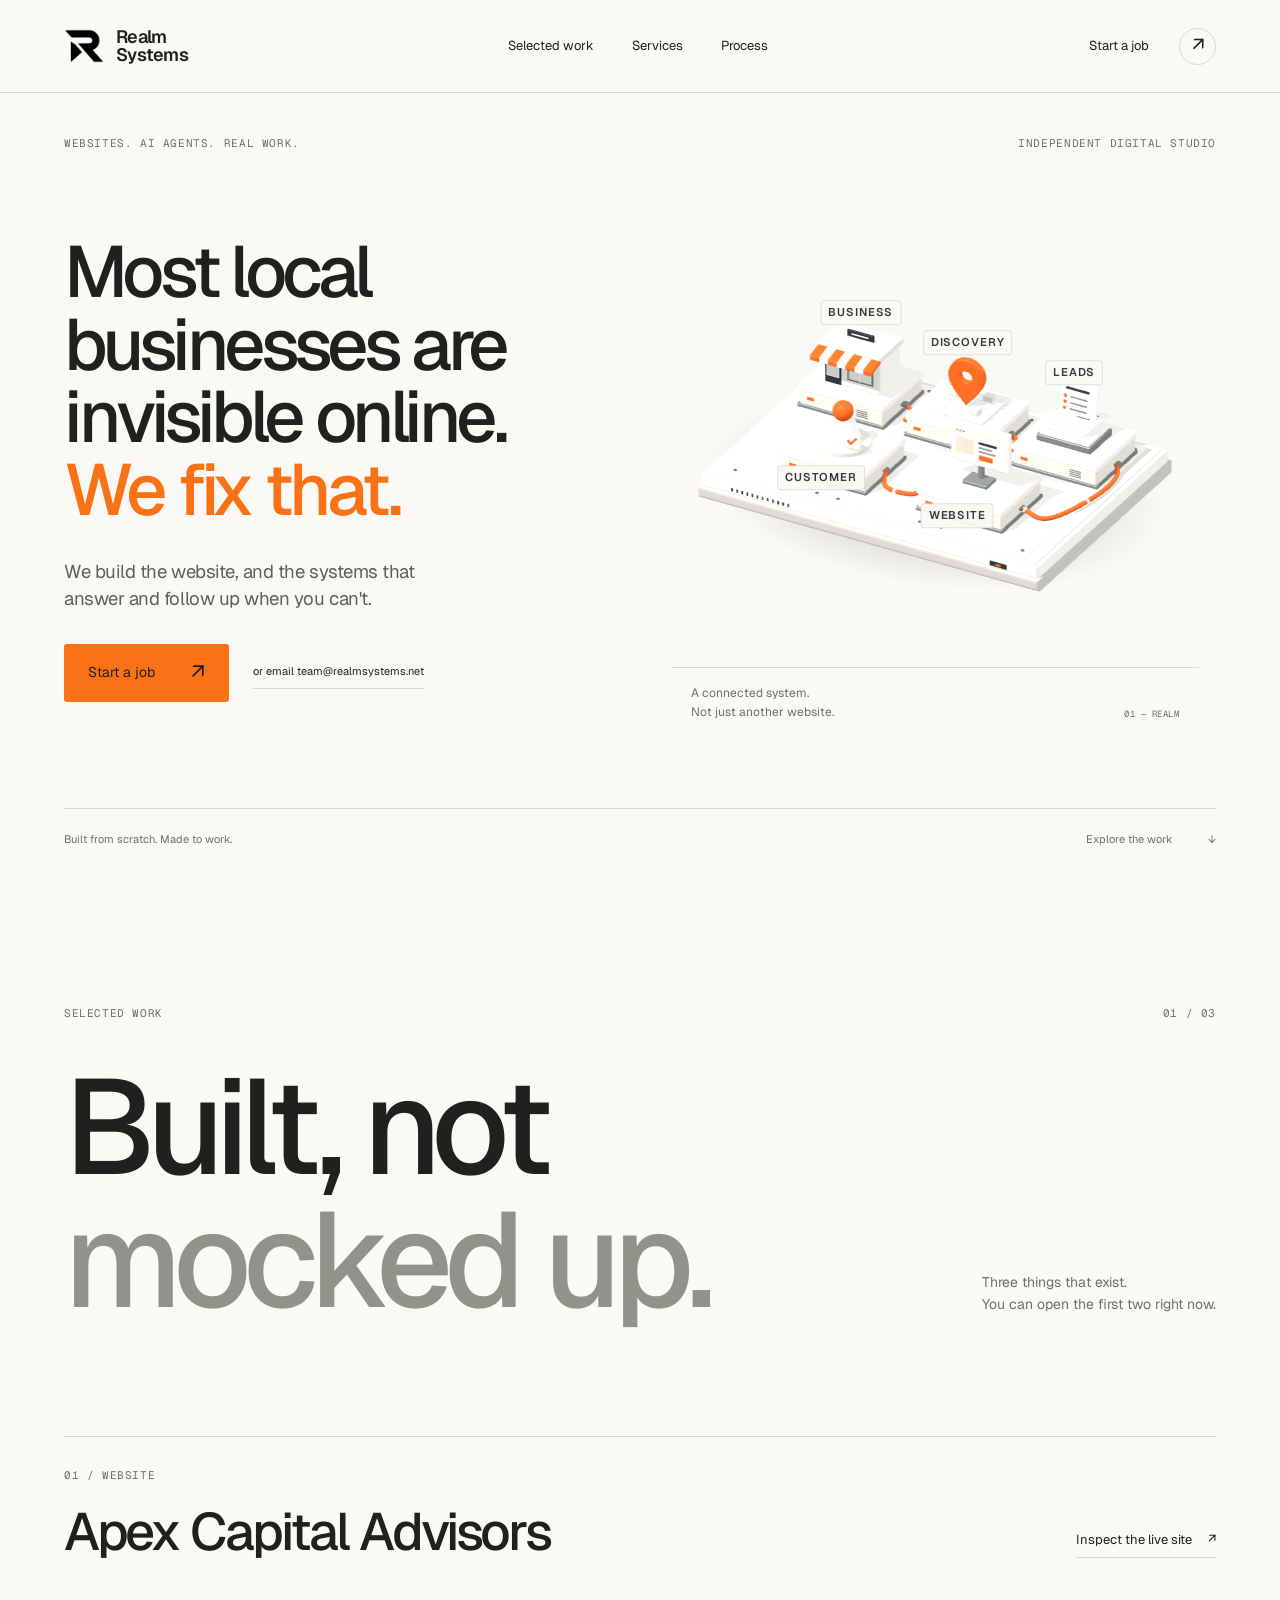
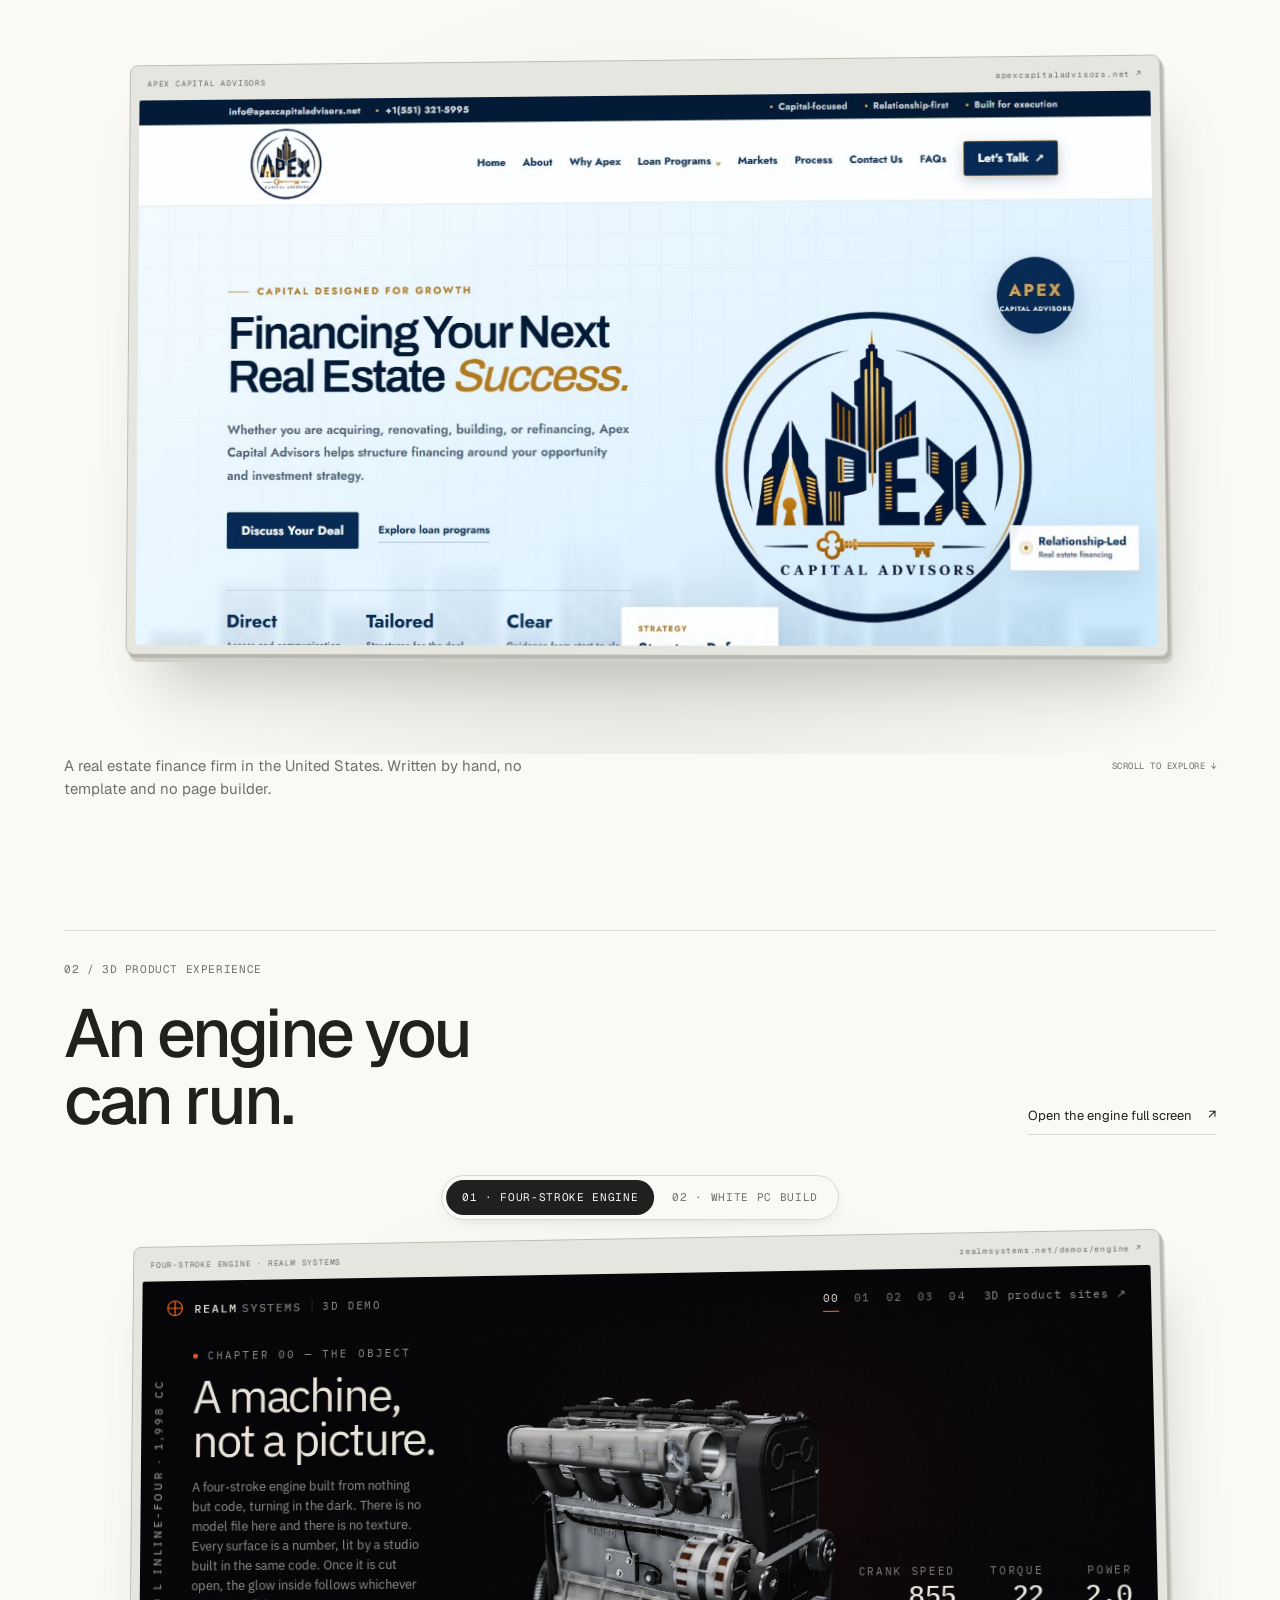
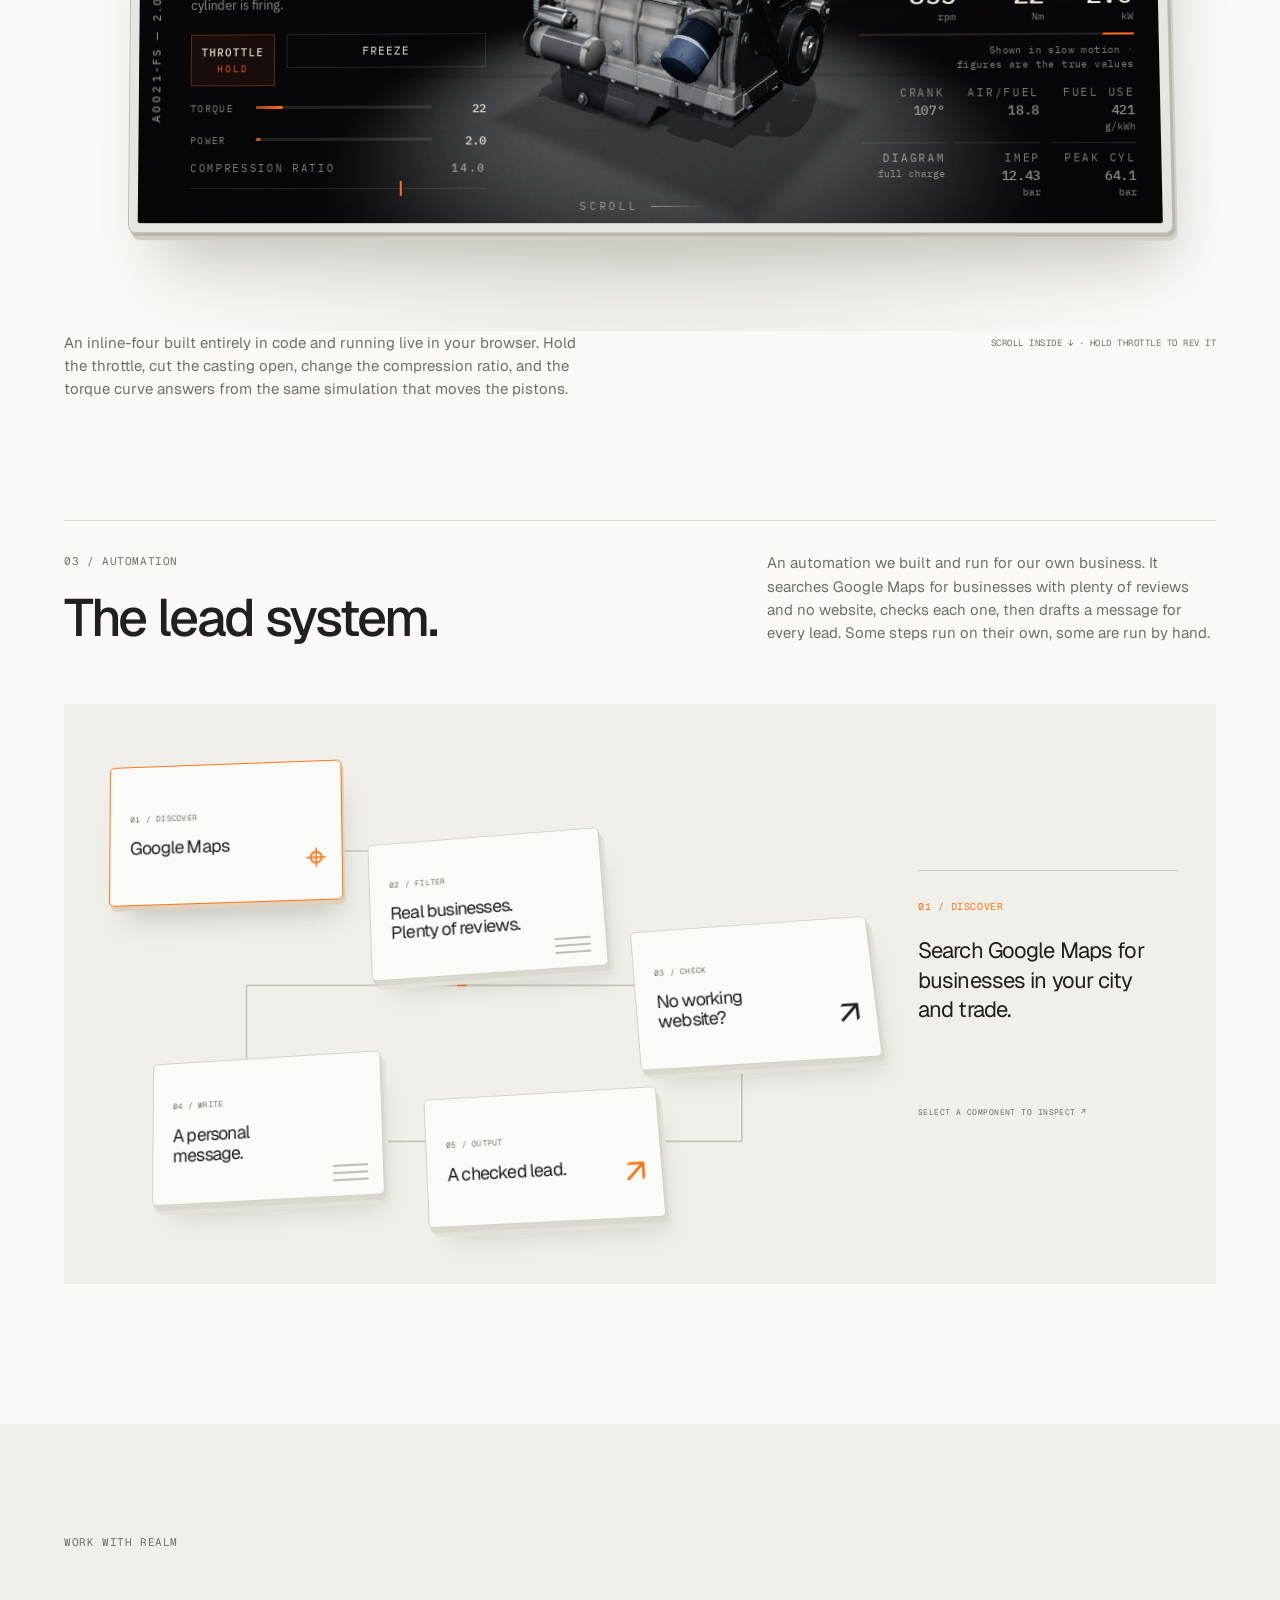
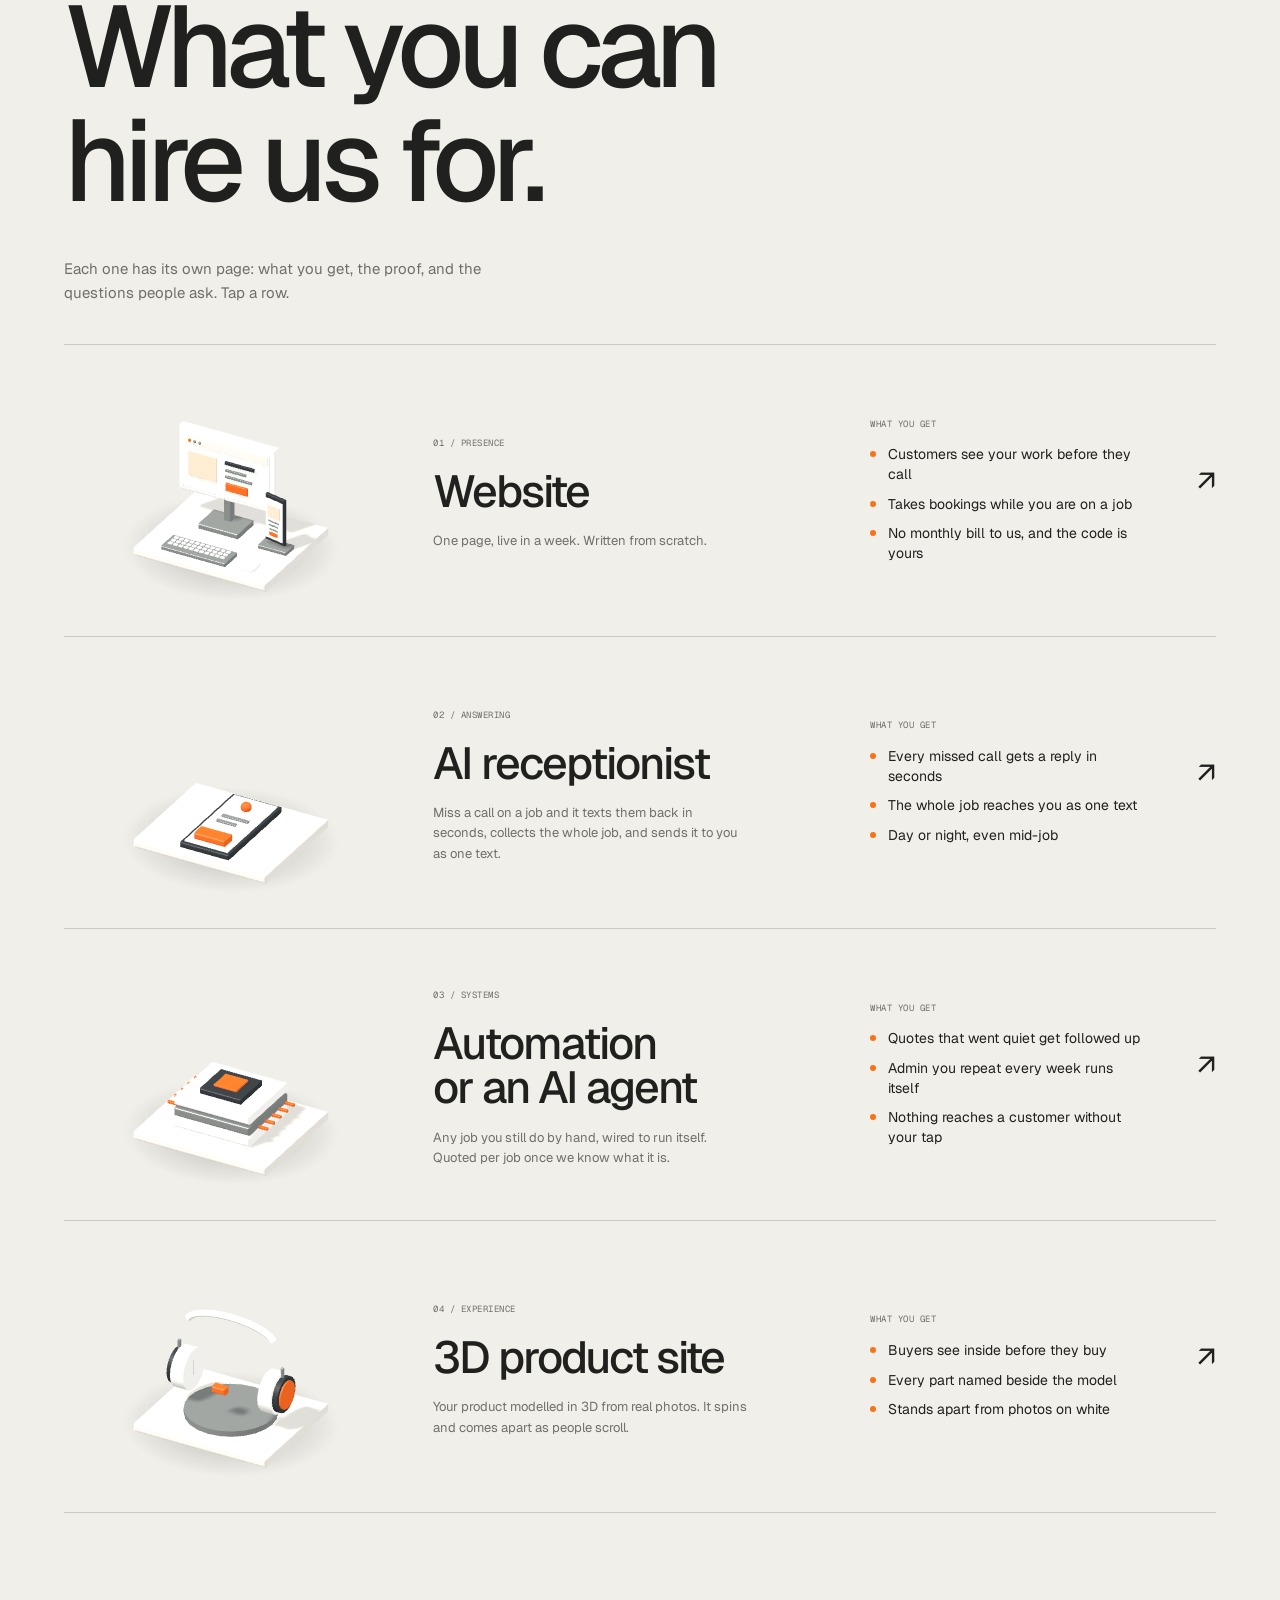
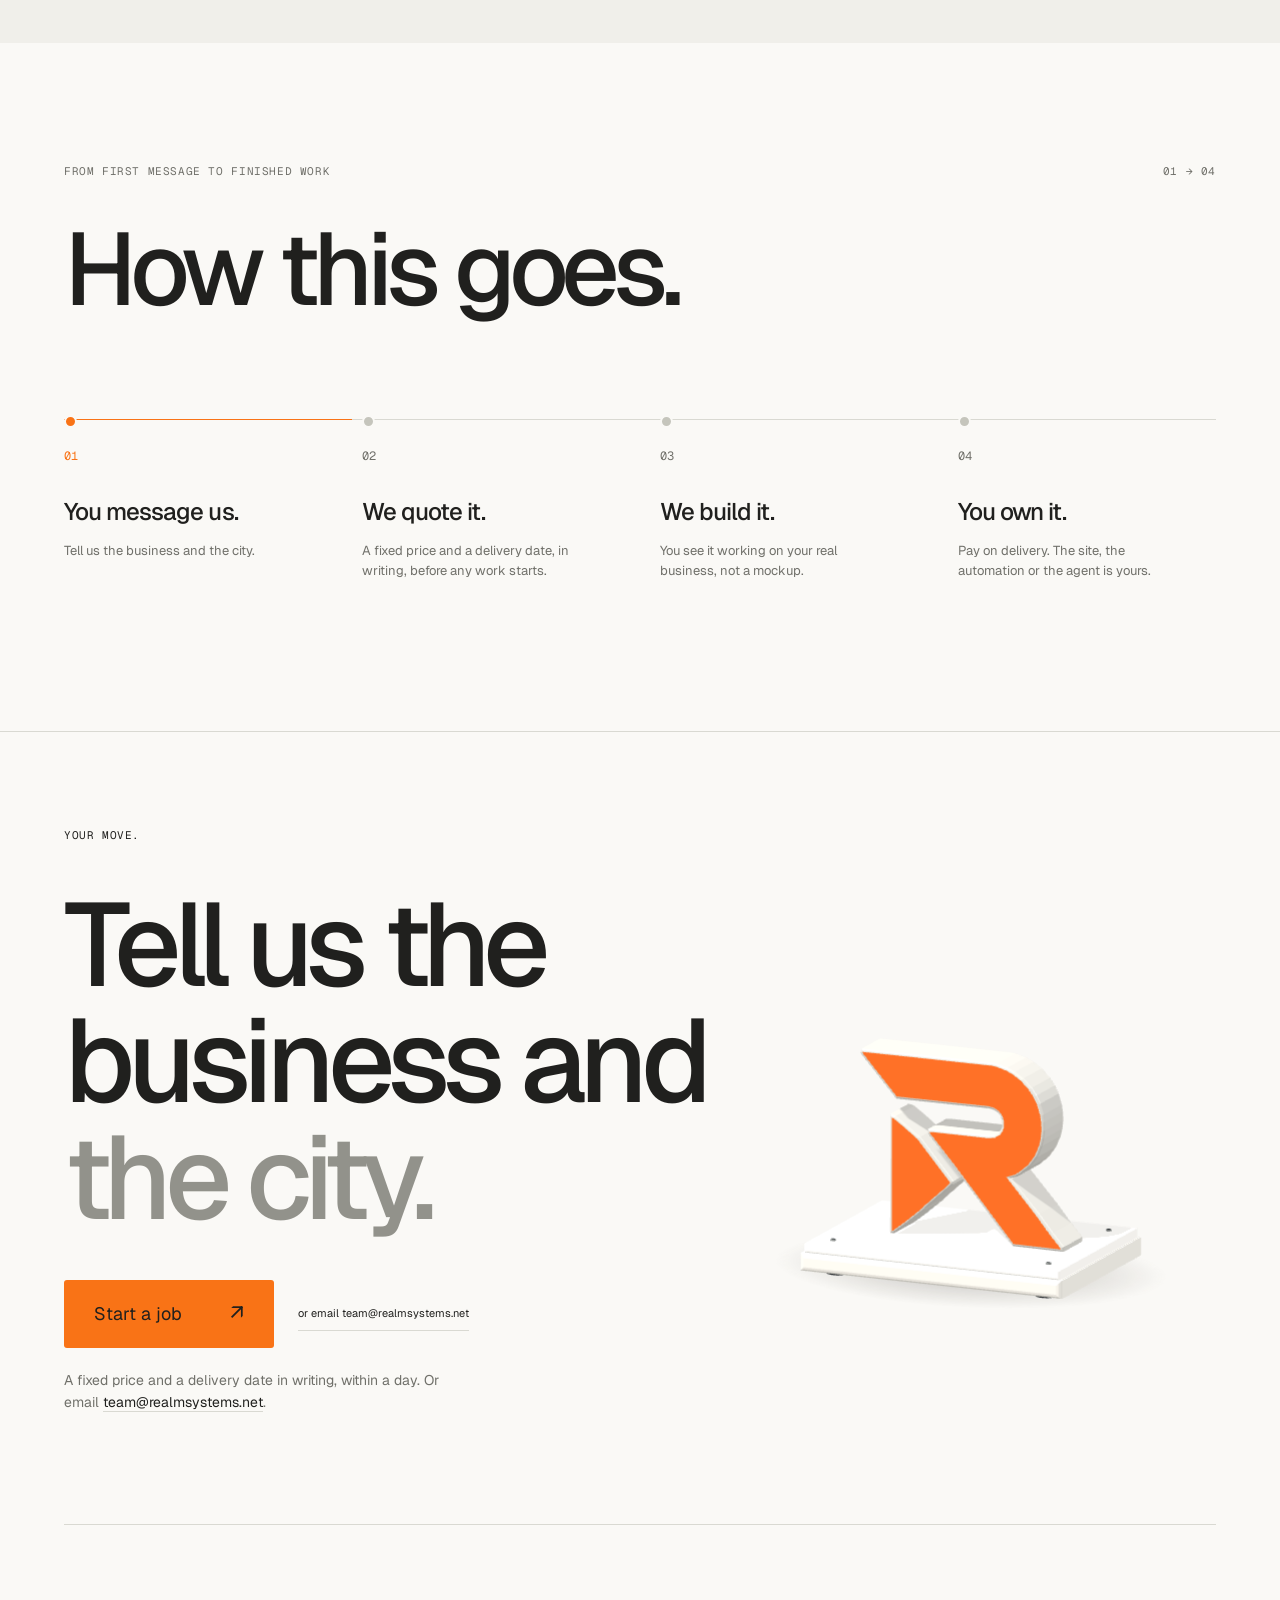
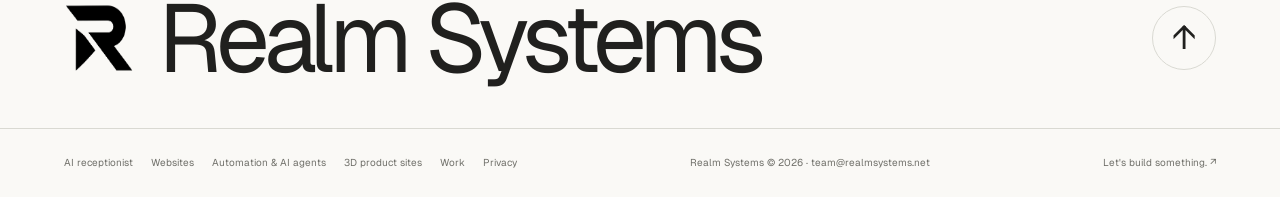
==== commit ae831fb3: "Homepage service rows: a short "What you get" list where the price used to be Three plain benefits p" ====
--- a/index.html
+++ b/index.html
@@ -10,7 +10,7 @@
 <script>if(/.pages.dev$/.test(location.hostname))location.replace("https://realmsystems.net"+location.pathname+location.search+location.hash);</script>
 <link rel="icon" href="assets/favicon.png"><link rel="preconnect" href="https://fonts.googleapis.com"><link rel="preconnect" href="https://fonts.gstatic.com" crossorigin>
 <link href="https://fonts.googleapis.com/css2?family=Geist:wght@400;500;600;700;800;900&family=Geist+Mono:wght@400;500&display=swap" rel="stylesheet">
-<link rel="stylesheet" href="styles.css?v=pages12"><link rel="stylesheet" href="pc-original.css">
+<link rel="stylesheet" href="styles.css?v=pages13"><link rel="stylesheet" href="pc-original.css">
 </head>
 <body>
 <a class="skip" href="#main">Skip to content</a>
@@ -30,9 +30,9 @@
 
 </div></section>
 <section class="services" id="services"><div class="wrap"><div class="section-top"><span class="eyebrow">Work with Realm</span></div><h2>What you can<br>hire us for.</h2><p class="svc__note">Each one has its own page: what you get, the proof, and the questions people ask. Tap a row.</p><div class="svc">
-<a class="svc__row" href="websites.html" data-svc="website"><div class="svc__obj" data-obj="website" aria-hidden="true"></div><div class="svc__copy"><span class="eyebrow">01 / Presence</span><h3>Website</h3><p>One page, live in a week. Written from scratch.</p></div><span class="svc__arrow" aria-hidden="true">↗︎</span></a>
-<a class="svc__row" href="receptionist.html" data-svc="receptionist"><div class="svc__obj" data-obj="receptionist" aria-hidden="true"></div><div class="svc__copy"><span class="eyebrow">02 / Answering</span><h3>AI receptionist</h3><p>Miss a call on a job and it texts them back in seconds, collects the whole job, and sends it to you as one text.</p></div><span class="svc__arrow" aria-hidden="true">↗︎</span></a><a class="svc__row" href="automation.html" data-svc="automation"><div class="svc__obj" data-obj="automation" aria-hidden="true"></div><div class="svc__copy"><span class="eyebrow">03 / Systems</span><h3>Automation<br>or an AI agent</h3><p>Any job you still do by hand, wired to run itself. Quoted per job once we know what it is.</p></div><span class="svc__arrow" aria-hidden="true">↗︎</span></a>
-<a class="svc__row" href="3d.html" data-svc="3d"><div class="svc__obj" data-obj="3d" aria-hidden="true"></div><div class="svc__copy"><span class="eyebrow">04 / Experience</span><h3>3D product site</h3><p>Your product modelled in 3D from real photos. It spins and comes apart as people scroll.</p></div><span class="svc__arrow" aria-hidden="true">↗︎</span></a>
+<a class="svc__row" href="websites.html" data-svc="website"><div class="svc__obj" data-obj="website" aria-hidden="true"></div><div class="svc__copy"><span class="eyebrow">01 / Presence</span><h3>Website</h3><p>One page, live in a week. Written from scratch.</p></div><div class="svc__gets"><span class="eyebrow">What you get</span><ul><li>Customers see your work before they call</li><li>Takes bookings while you are on a job</li><li>No monthly bill to us, and the code is yours</li></ul></div><span class="svc__arrow" aria-hidden="true">↗︎</span></a>
+<a class="svc__row" href="receptionist.html" data-svc="receptionist"><div class="svc__obj" data-obj="receptionist" aria-hidden="true"></div><div class="svc__copy"><span class="eyebrow">02 / Answering</span><h3>AI receptionist</h3><p>Miss a call on a job and it texts them back in seconds, collects the whole job, and sends it to you as one text.</p></div><div class="svc__gets"><span class="eyebrow">What you get</span><ul><li>Every missed call gets a reply in seconds</li><li>The whole job reaches you as one text</li><li>Day or night, even mid-job</li></ul></div><span class="svc__arrow" aria-hidden="true">↗︎</span></a><a class="svc__row" href="automation.html" data-svc="automation"><div class="svc__obj" data-obj="automation" aria-hidden="true"></div><div class="svc__copy"><span class="eyebrow">03 / Systems</span><h3>Automation<br>or an AI agent</h3><p>Any job you still do by hand, wired to run itself. Quoted per job once we know what it is.</p></div><div class="svc__gets"><span class="eyebrow">What you get</span><ul><li>Quotes that went quiet get followed up</li><li>Admin you repeat every week runs itself</li><li>Nothing reaches a customer without your tap</li></ul></div><span class="svc__arrow" aria-hidden="true">↗︎</span></a>
+<a class="svc__row" href="3d.html" data-svc="3d"><div class="svc__obj" data-obj="3d" aria-hidden="true"></div><div class="svc__copy"><span class="eyebrow">04 / Experience</span><h3>3D product site</h3><p>Your product modelled in 3D from real photos. It spins and comes apart as people scroll.</p></div><div class="svc__gets"><span class="eyebrow">What you get</span><ul><li>Buyers see inside before they buy</li><li>Every part named beside the model</li><li>Stands apart from photos on white</li></ul></div><span class="svc__arrow" aria-hidden="true">↗︎</span></a>
 </div></div></section>
 <section class="process" id="process"><div class="wrap"><div class="section-top"><span class="eyebrow">From first message to finished work</span><span class="mono">01 → 04</span></div><h2>How this goes.</h2><div class="journey" id="journey"><div class="journey__rail" aria-hidden="true"><i id="journey-rail-fill"></i></div><ol class="journey__track" id="journey-track"><li class="jstep is-active"><span class="jstep__n">01</span><h3>You message us.</h3><p>Tell us the business and the city.</p></li><li class="jstep"><span class="jstep__n">02</span><h3>We quote it.</h3><p>A fixed price and a delivery date, in writing, before any work starts.</p></li><li class="jstep"><span class="jstep__n">03</span><h3>We build it.</h3><p>You see it working on your real business, not a mockup.</p></li><li class="jstep"><span class="jstep__n">04</span><h3>You own it.</h3><p>Pay on delivery. The site, the automation or the agent is yours.</p></li></ol></div></div></section>
 <section class="close" id="contact"><div class="wrap"><span class="eyebrow">Your move.</span><div class="close__grid"><div class="close__copy"><h2>Tell us the<br>business and<br><span class="soft">the city.</span></h2><div class="hero__cta close__cta"><a class="btn" href="start.html">Start a job <span aria-hidden="true">↗︎</span></a><a class="text-link" href="mailto:team@realmsystems.net">or email team@realmsystems.net</a></div><p class="close__contact">A fixed price and a delivery date in writing, within a day. Or email <a href="mailto:team@realmsystems.net">team@realmsystems.net</a>.</p></div><div class="close__stage" id="close-stage" aria-hidden="true"></div></div><div class="close__signature"><img src="assets/realm-mark.png" alt="Realm Systems mark" width="100" height="100"><span>Realm Systems</span><a href="#top" aria-label="Back to top">↑</a></div></div></section>
--- a/styles.css
+++ b/styles.css
@@ -1,9 +1,9 @@
 /* Realm — a white editorial portfolio, composed as exhibits. */
 :root{--paper:#faf9f6;--white:#fff;--ink:#20201e;--muted:#70706a;--line:#d9d9d2;--accent:#f97316;--pad:clamp(22px,5vw,84px);--ease:cubic-bezier(.2,.7,.2,1)}
 *{box-sizing:border-box}html{scroll-behavior:smooth;scroll-padding-top:100px;overflow-x:clip}body{margin:0;background:var(--paper);color:var(--ink);font-family:Geist,Arial,sans-serif;font-size:16px;line-height:1.55;-webkit-font-smoothing:antialiased}img{display:block;max-width:100%;height:auto}a{color:inherit}button,input{font:inherit}button,a,input{-webkit-tap-highlight-color:transparent}a:focus-visible,button:focus-visible,input:focus-visible{outline:3px solid var(--accent);outline-offset:6px}button{cursor:pointer}h1,h2,h3,p{margin:0}h1,h2,h3{line-height:.99;letter-spacing:-.06em;font-weight:500}h2{font-size:clamp(60px,9vw,140px)}h3{font-size:clamp(35px,4.1vw,66px);letter-spacing:-.045em}p{text-wrap:pretty}.wrap{width:100%;max-width:1640px;padding-inline:var(--pad);margin:auto}.mono,.eyebrow{font-family:'Geist Mono',monospace;font-size:11px;letter-spacing:.055em;font-weight:400}.eyebrow{text-transform:uppercase}.soft{color:#92928b}.skip{position:fixed;left:20px;top:-80px;padding:14px 20px;background:#fff;z-index:100}.skip:focus{top:20px}.deal{padding:10px var(--pad);background:#efeee8;border-bottom:1px solid var(--line);display:flex;justify-content:center;align-items:center;gap:34px;font-family:'Geist Mono',monospace;font-size:11px;letter-spacing:.065em;position:relative;z-index:30}.deal>span:before{content:'';display:inline-block;width:6px;height:6px;background:var(--accent);margin-right:12px;border-radius:50%}.deal a{text-decoration:none;color:var(--muted);letter-spacing:0}.deal a span{margin-left:10px}.nav{position:sticky;top:0;background:rgba(250,249,246,.96);z-index:30;border-bottom:1px solid var(--line)}.nav__in{height:92px;display:flex;justify-content:space-between;align-items:center;gap:25px}.brand{display:flex;align-items:center;gap:12px;text-decoration:none;font-size:18px;letter-spacing:-.04em;font-weight:600;line-height:1.02}.brand img{width:40px;height:40px;object-fit:contain;mix-blend-mode:multiply}.nav nav{display:flex;gap:38px;align-items:center}.nav nav a{text-decoration:none;font-size:13px}.nav sup{font-family:'Geist Mono',monospace;font-size:9px;color:var(--muted);margin-left:3px}.nav__cta{text-decoration:none;font-size:13px;display:flex;gap:30px;align-items:center}.nav__cta span{display:grid;place-items:center;border:1px solid var(--line);width:37px;height:37px;border-radius:50%;font-size:20px;transition:background .2s}.nav__cta:hover span{background:var(--accent);border-color:var(--accent)}#gl{position:fixed;inset:0;width:100%;height:100%;z-index:2;pointer-events:none}main{position:relative}main p,main h1,main h2,main h3,.hero__copy,.close__copy,.exhibit-caption,.hero__bottom,.svc__copy{position:relative;z-index:3}.hero{padding-top:42px}.hero__eyebrow{display:flex;justify-content:space-between;color:var(--muted)}.hero__grid{display:grid;grid-template-columns:1.05fr 1fr;gap:0;align-items:center;margin-top:47px}.hero__copy{padding-right:8px}.hero h1{font-size:clamp(54px,5.65vw,89px);line-height:1.005;font-weight:500;max-width:11.5ch;letter-spacing:-.065em}.hero h1 span{color:var(--accent)}.hero .lead{font-size:clamp(17px,1.45vw,22px);line-height:1.45;max-width:32ch;margin-top:32px;color:#60605b;letter-spacing:-.025em}.hero__cta{display:flex;align-items:center;gap:24px;margin-top:32px;flex-wrap:wrap}.btn{display:inline-flex;align-items:center;justify-content:space-between;gap:36px;padding:18px 24px;min-height:57px;background:var(--accent);color:#20201e;font-size:14px;text-decoration:none;border-radius:3px;transition:transform .25s,background .25s}.btn:hover{background:#f88a3b;transform:translateY(-3px)}.btn span{font-size:22px;line-height:1}.text-link{display:inline-flex;align-items:center;gap:16px;text-decoration:none;border-bottom:1px solid var(--line);padding:8px 0;font-size:13px;line-height:1.4}.text-link:hover{border-color:var(--accent)}.hero__cta .text-link{font-size:11px}.hero__installation{min-width:0;align-self:center;position:relative}.hero__stage{width:100%;aspect-ratio:1.2;position:relative;min-width:0}.exhibit-caption{display:flex;justify-content:space-between;align-items:end;padding:16px 20px;border-top:1px solid var(--line);font-size:12px;color:var(--muted);margin:0 3%}.exhibit-caption .mono{font-size:9px}.hero__bottom{display:flex;justify-content:space-between;margin-top:70px;padding:22px 0;border-top:1px solid var(--line);font-size:11px;color:var(--muted)}.hero__bottom a{text-decoration:none;display:flex;gap:36px}.work{padding-top:135px}.section-top{display:flex;justify-content:space-between;align-items:center;gap:22px;margin-bottom:38px;color:var(--muted)}.work__head{display:flex;justify-content:space-between;align-items:end;gap:40px;margin-bottom:110px}.work__head h2{font-size:clamp(70px,10.5vw,168px)}.work__head p{font-size:14px;max-width:27ch;color:var(--muted);margin-bottom:10px}.project-heading{border-top:1px solid var(--line);padding-top:30px;display:flex;align-items:end;justify-content:space-between;gap:60px}.project-heading .eyebrow{display:block;margin-bottom:22px;color:var(--muted)}.project-heading>p,.project-heading .pc-intro{width:39%;max-width:450px;font-size:15px;color:var(--muted)}.project-heading h3{font-size:clamp(35px,4.1vw,64px)}.apex__stage{perspective:1600px;position:relative;padding:90px 5% 100px;background:radial-gradient(ellipse at 50% 70%,#e4e4de 0%,#f0efea 35%,var(--paper) 70%);margin-top:10px}.apex__frame{padding:9px;border:1px solid #bdbdb6;border-radius:8px;background:#e6e6e0;box-shadow:2px 3px 0 #b7b7b0,4px 7px 0 #d0d0c8,15px 45px 55px -20px #66665a55;transform:rotateX(3deg) rotateY(-3deg) rotateZ(-.4deg);transform-origin:center;will-change:transform}.apex__edge{display:flex;justify-content:space-between;padding:3px 8px 11px;font-family:'Geist Mono',monospace;font-size:8px;letter-spacing:.1em;color:#696961}.apex__screen{position:relative;overflow-x:hidden;overflow-y:auto;aspect-ratio:1.85;border-radius:2px;background:#fff;scrollbar-width:thin;scrollbar-color:#bdbdb6 #f0efea}.apex__screen img{width:100%;height:auto;will-change:transform}
-.apex__screen iframe{display:block;width:100%;height:100%;border:0;background:#f5f4f0}.project-foot{display:flex;align-items:start;justify-content:space-between;gap:40px;margin-top:0}.project-foot p{font-size:15px;max-width:52ch;color:var(--muted)}.project-foot .mono{font-size:9px;color:var(--muted);padding-top:6px;white-space:nowrap}.lead-project{padding-top:120px}.lead-exhibit{margin-top:60px;background:#f0efea;min-height:570px;display:grid;grid-template-columns:1fr 260px;gap:30px;padding:30px 38px 30px 12px;align-items:center;position:relative}.lead-machine{position:relative;height:520px;perspective:1000px;min-width:0}.lead-wires{position:absolute;inset:0;width:100%;height:100%;fill:none;stroke:#c6c5bc;stroke-width:2;stroke-linecap:round}.lead-wires .signal{stroke:var(--accent);stroke-dasharray:10 800;animation:signal 12s linear infinite}@keyframes signal{to{stroke-dashoffset:-1620}}.pipe__node{position:absolute;background:#fafaf7;border:1px solid #d2d2c9;border-radius:5px;text-align:left;padding:20px;color:var(--ink);width:29%;height:142px;transform:rotateX(10deg) rotateY(-5deg) rotateZ(-3deg);box-shadow:2px 5px 0 #d8d8cf,5px 9px 0 #e2e2da,10px 23px 22px -12px #52524735;transition:transform .4s var(--ease),border .3s,box-shadow .3s;z-index:3}.pipe__node small{display:block;font-family:'Geist Mono',monospace;font-size:8px;letter-spacing:.03em;color:var(--muted);margin-bottom:14px}.pipe__node>span{font-size:clamp(13px,1.4vw,20px);letter-spacing:-.045em;line-height:1.1;display:block}.pipe__node.is-active,.pipe__node:hover{transform:translateY(-9px) rotateX(5deg) rotateY(-2deg) rotateZ(-1.5deg);border-color:var(--accent);box-shadow:2px 5px 0 #dfd1bd,8px 25px 26px -12px #52524745}.node-map{left:4%;top:7%}.node-filter{left:36%;top:19%}.node-check{right:2%;top:36%}.node-message{left:9%;top:62%}.node-lead{left:43%;top:69%;height:128px}.pipe__node i{position:absolute;right:15px;bottom:14px;font-style:normal}.map-mark{font-size:37px;color:var(--accent)}.check-mark{font-size:34px}.output-mark{font-size:34px;color:var(--accent)}.filter-lines,.message-lines{width:35px;height:17px;background:repeating-linear-gradient(0deg,#bcbcb2 0px,#bcbcb2 2px,transparent 2px,transparent 7px)}.lead-detail{border-top:1px solid #c9c9bf;padding-top:22px;align-self:center;position:relative;z-index:3}.lead-detail .eyebrow{color:var(--accent);font-size:10px}.lead-detail p{font-size:22px;line-height:1.35;letter-spacing:-.04em;margin-top:18px;min-height:145px}.lead-detail>.mono{font-size:8px;display:block;color:var(--muted);margin-top:25px}.ad-project{padding-top:140px;padding-bottom:140px}.ad-exhibit{display:grid;grid-template-columns:1.1fr 1fr;align-items:center;min-height:570px;gap:70px}.ad-machine{height:490px;position:relative;perspective:1100px}.ad-layer{position:absolute;width:66%;height:235px;border:1px solid #d1d1c8;border-radius:4px;background:#fdfdfb;padding:24px;transform:rotateX(10deg) rotateY(-6deg) rotateZ(-3deg);box-shadow:3px 5px 0 #deded6,18px 24px 30px -15px #44443544}.ad-layer>span{font-family:'Geist Mono',monospace;font-size:10px;display:block;border-bottom:1px solid var(--line);padding-bottom:12px}.ad-layer--back{left:7%;top:45px;background:#f0f0e9}.ad-layer--mid{left:18%;top:124px;background:#f8f8f3}.ad-layer--front{left:28%;top:207px}.ad-paper-lines{width:80%;height:5px;background:#c7c7bc;margin-top:28px}.ad-paper-lines.short{width:50%;margin-top:15px}.ad-scan{display:flex;gap:10px;margin-top:26px}.ad-scan i{display:block;width:22px;height:25px;border:1px solid #c7c7bc}.ad-scan i:first-child{background:var(--accent);border:0}.ad-layer strong{font-size:70px;line-height:1.1;letter-spacing:-.07em;display:block;margin-top:10px;font-weight:500}.ad-layer small{font-family:'Geist Mono',monospace;font-size:8px;color:var(--muted)}.ad-ledger-rule{width:80%;height:5px;background:var(--accent);margin-top:15px}.ad-machine__caption{position:absolute;bottom:3px;left:14%;font-size:9px;color:var(--muted)}.ad-result{position:relative;z-index:3}.orange-dot{display:inline-block;width:6px;height:6px;border-radius:50%;background:var(--accent);margin-right:8px}.ad-result>strong{display:block;font-size:clamp(110px,14vw,210px);font-weight:500;line-height:.9;letter-spacing:-.08em;margin:28px 0}.ad-result>strong span{font-size:.27em;margin-left:10px;letter-spacing:-.04em}.ad-result p{font-size:21px;line-height:1.4;letter-spacing:-.035em;color:var(--muted)}.snapshot-note{font-size:10px;color:var(--muted);display:block;margin-top:20px}.figures{display:grid;grid-template-columns:1fr 1fr 1fr 1.35fr;border-block:1px solid var(--line);margin-top:30px}.fig{padding:30px 28px;border-right:1px solid var(--line)}.fig:first-child{padding-left:0}.fig:last-child{padding-right:0;border:0}.fig b{font-size:clamp(38px,4vw,60px);font-weight:500;letter-spacing:-.06em;line-height:1.1;display:block}.fig b span{font-size:16px;color:var(--muted);letter-spacing:-.02em}.fig p{font-size:12px;line-height:1.65;color:var(--muted);margin-top:20px}.services{padding-block:110px 130px;background:#f0efea}.discount{font-family:'Geist Mono',monospace;font-size:10px;padding:8px 12px;border:1px solid #d4d0c4;border-radius:2px;color:var(--ink)}.services h2{margin-bottom:90px}.svc{border-top:1px solid #cacac0}.svc__row{display:grid;grid-template-columns:29% 1fr;gap:35px;position:relative;align-items:center;min-height:290px;padding:28px 0;text-decoration:none;border-bottom:1px solid #cacac0}.svc__obj{width:100%;height:235px;min-width:0;position:relative}.svc__obj canvas{max-width:100%;display:block}.svc__copy .eyebrow{color:var(--muted);font-size:9px}.svc__copy h3{font-size:clamp(30px,3.5vw,52px);margin:15px 0 18px}.svc__copy p{max-width:35ch;color:var(--muted);font-size:13px}.svc__arrow{position:absolute;right:0;top:40%;font-size:30px;transition:transform .3s}.svc__row:hover .svc__arrow{transform:translate(4px,-4px);color:var(--accent)}.svc__row:hover .svc__copy h3{color:#55554d}.process{padding-block:120px 150px}.process h2{font-size:clamp(60px,8vw,120px)}.journey{position:relative;margin-top:100px}.journey__track{display:grid;grid-template-columns:repeat(4,minmax(0,1fr));gap:40px;list-style:none;margin:0;padding:0}.jstep{position:relative;padding-top:28px;transition:transform .4s}.jstep__n{font-family:'Geist Mono',monospace;font-size:12px;color:var(--muted);display:block;margin-bottom:32px}.jstep::before{content:'';position:absolute;top:-4px;left:0;width:9px;height:9px;border-radius:50%;background:#c5c5bc;border:2px solid var(--paper);transition:background .3s}.jstep.is-active::before,.jstep.is-past::before{background:var(--accent)}.jstep.is-active .jstep__n{color:var(--accent)}.jstep h3{font-size:24px;line-height:1.15;letter-spacing:-.04em;margin-bottom:15px;max-width:13ch}.jstep p{font-size:13px;color:var(--muted);max-width:26ch}.journey__rail{position:absolute;top:0;left:0;right:0;height:1px;background:var(--line)}.journey__rail i{height:1px;background:var(--accent);display:block;width:25%;transition:width .4s}.close{border-top:1px solid var(--line);padding-top:90px}.close__grid{display:grid;grid-template-columns:1.15fr .85fr;align-items:center;margin-top:40px}.close h2{font-size:clamp(65px,9.2vw,145px);letter-spacing:-.065em}.close__stage{width:100%;aspect-ratio:1;position:relative}.close__signature{display:flex;align-items:center;gap:24px;border-top:1px solid var(--line);padding:65px 0 42px;margin-top:110px;position:relative;z-index:3}.close__signature img{width:70px;height:70px;mix-blend-mode:multiply}.close__signature>span{font-size:clamp(35px,7.5vw,110px);line-height:1;letter-spacing:-.065em}.close__signature>a{font-size:34px;margin-left:auto;text-decoration:none;border:1px solid var(--line);width:64px;height:64px;border-radius:50%;display:grid;place-items:center}.foot{display:flex;align-items:center;justify-content:space-between;border-top:1px solid var(--line);padding-block:26px;font-size:10px;color:var(--muted);gap:25px}.foot a{text-decoration:none}
+.apex__screen iframe{display:block;width:100%;height:100%;border:0;background:#f5f4f0}.project-foot{display:flex;align-items:start;justify-content:space-between;gap:40px;margin-top:0}.project-foot p{font-size:15px;max-width:52ch;color:var(--muted)}.project-foot .mono{font-size:9px;color:var(--muted);padding-top:6px;white-space:nowrap}.lead-project{padding-top:120px}.lead-exhibit{margin-top:60px;background:#f0efea;min-height:570px;display:grid;grid-template-columns:1fr 260px;gap:30px;padding:30px 38px 30px 12px;align-items:center;position:relative}.lead-machine{position:relative;height:520px;perspective:1000px;min-width:0}.lead-wires{position:absolute;inset:0;width:100%;height:100%;fill:none;stroke:#c6c5bc;stroke-width:2;stroke-linecap:round}.lead-wires .signal{stroke:var(--accent);stroke-dasharray:10 800;animation:signal 12s linear infinite}@keyframes signal{to{stroke-dashoffset:-1620}}.pipe__node{position:absolute;background:#fafaf7;border:1px solid #d2d2c9;border-radius:5px;text-align:left;padding:20px;color:var(--ink);width:29%;height:142px;transform:rotateX(10deg) rotateY(-5deg) rotateZ(-3deg);box-shadow:2px 5px 0 #d8d8cf,5px 9px 0 #e2e2da,10px 23px 22px -12px #52524735;transition:transform .4s var(--ease),border .3s,box-shadow .3s;z-index:3}.pipe__node small{display:block;font-family:'Geist Mono',monospace;font-size:8px;letter-spacing:.03em;color:var(--muted);margin-bottom:14px}.pipe__node>span{font-size:clamp(13px,1.4vw,20px);letter-spacing:-.045em;line-height:1.1;display:block}.pipe__node.is-active,.pipe__node:hover{transform:translateY(-9px) rotateX(5deg) rotateY(-2deg) rotateZ(-1.5deg);border-color:var(--accent);box-shadow:2px 5px 0 #dfd1bd,8px 25px 26px -12px #52524745}.node-map{left:4%;top:7%}.node-filter{left:36%;top:19%}.node-check{right:2%;top:36%}.node-message{left:9%;top:62%}.node-lead{left:43%;top:69%;height:128px}.pipe__node i{position:absolute;right:15px;bottom:14px;font-style:normal}.map-mark{font-size:37px;color:var(--accent)}.check-mark{font-size:34px}.output-mark{font-size:34px;color:var(--accent)}.filter-lines,.message-lines{width:35px;height:17px;background:repeating-linear-gradient(0deg,#bcbcb2 0px,#bcbcb2 2px,transparent 2px,transparent 7px)}.lead-detail{border-top:1px solid #c9c9bf;padding-top:22px;align-self:center;position:relative;z-index:3}.lead-detail .eyebrow{color:var(--accent);font-size:10px}.lead-detail p{font-size:22px;line-height:1.35;letter-spacing:-.04em;margin-top:18px;min-height:145px}.lead-detail>.mono{font-size:8px;display:block;color:var(--muted);margin-top:25px}.ad-project{padding-top:140px;padding-bottom:140px}.ad-exhibit{display:grid;grid-template-columns:1.1fr 1fr;align-items:center;min-height:570px;gap:70px}.ad-machine{height:490px;position:relative;perspective:1100px}.ad-layer{position:absolute;width:66%;height:235px;border:1px solid #d1d1c8;border-radius:4px;background:#fdfdfb;padding:24px;transform:rotateX(10deg) rotateY(-6deg) rotateZ(-3deg);box-shadow:3px 5px 0 #deded6,18px 24px 30px -15px #44443544}.ad-layer>span{font-family:'Geist Mono',monospace;font-size:10px;display:block;border-bottom:1px solid var(--line);padding-bottom:12px}.ad-layer--back{left:7%;top:45px;background:#f0f0e9}.ad-layer--mid{left:18%;top:124px;background:#f8f8f3}.ad-layer--front{left:28%;top:207px}.ad-paper-lines{width:80%;height:5px;background:#c7c7bc;margin-top:28px}.ad-paper-lines.short{width:50%;margin-top:15px}.ad-scan{display:flex;gap:10px;margin-top:26px}.ad-scan i{display:block;width:22px;height:25px;border:1px solid #c7c7bc}.ad-scan i:first-child{background:var(--accent);border:0}.ad-layer strong{font-size:70px;line-height:1.1;letter-spacing:-.07em;display:block;margin-top:10px;font-weight:500}.ad-layer small{font-family:'Geist Mono',monospace;font-size:8px;color:var(--muted)}.ad-ledger-rule{width:80%;height:5px;background:var(--accent);margin-top:15px}.ad-machine__caption{position:absolute;bottom:3px;left:14%;font-size:9px;color:var(--muted)}.ad-result{position:relative;z-index:3}.orange-dot{display:inline-block;width:6px;height:6px;border-radius:50%;background:var(--accent);margin-right:8px}.ad-result>strong{display:block;font-size:clamp(110px,14vw,210px);font-weight:500;line-height:.9;letter-spacing:-.08em;margin:28px 0}.ad-result>strong span{font-size:.27em;margin-left:10px;letter-spacing:-.04em}.ad-result p{font-size:21px;line-height:1.4;letter-spacing:-.035em;color:var(--muted)}.snapshot-note{font-size:10px;color:var(--muted);display:block;margin-top:20px}.figures{display:grid;grid-template-columns:1fr 1fr 1fr 1.35fr;border-block:1px solid var(--line);margin-top:30px}.fig{padding:30px 28px;border-right:1px solid var(--line)}.fig:first-child{padding-left:0}.fig:last-child{padding-right:0;border:0}.fig b{font-size:clamp(38px,4vw,60px);font-weight:500;letter-spacing:-.06em;line-height:1.1;display:block}.fig b span{font-size:16px;color:var(--muted);letter-spacing:-.02em}.fig p{font-size:12px;line-height:1.65;color:var(--muted);margin-top:20px}.services{padding-block:110px 130px;background:#f0efea}.discount{font-family:'Geist Mono',monospace;font-size:10px;padding:8px 12px;border:1px solid #d4d0c4;border-radius:2px;color:var(--ink)}.services h2{margin-bottom:90px}.svc{border-top:1px solid #cacac0}.svc__row{display:grid;grid-template-columns:29% 1fr 30%;gap:35px;position:relative;align-items:center;min-height:290px;padding:28px 0;text-decoration:none;border-bottom:1px solid #cacac0}.svc__obj{width:100%;height:235px;min-width:0;position:relative}.svc__obj canvas{max-width:100%;display:block}.svc__copy .eyebrow{color:var(--muted);font-size:9px}.svc__copy h3{font-size:clamp(30px,3.5vw,52px);margin:15px 0 18px}.svc__copy p{max-width:35ch;color:var(--muted);font-size:13px}.svc__arrow{position:absolute;right:0;top:40%;font-size:30px;transition:transform .3s}.svc__row:hover .svc__arrow{transform:translate(4px,-4px);color:var(--accent)}.svc__row:hover .svc__copy h3{color:#55554d}.process{padding-block:120px 150px}.process h2{font-size:clamp(60px,8vw,120px)}.journey{position:relative;margin-top:100px}.journey__track{display:grid;grid-template-columns:repeat(4,minmax(0,1fr));gap:40px;list-style:none;margin:0;padding:0}.jstep{position:relative;padding-top:28px;transition:transform .4s}.jstep__n{font-family:'Geist Mono',monospace;font-size:12px;color:var(--muted);display:block;margin-bottom:32px}.jstep::before{content:'';position:absolute;top:-4px;left:0;width:9px;height:9px;border-radius:50%;background:#c5c5bc;border:2px solid var(--paper);transition:background .3s}.jstep.is-active::before,.jstep.is-past::before{background:var(--accent)}.jstep.is-active .jstep__n{color:var(--accent)}.jstep h3{font-size:24px;line-height:1.15;letter-spacing:-.04em;margin-bottom:15px;max-width:13ch}.jstep p{font-size:13px;color:var(--muted);max-width:26ch}.journey__rail{position:absolute;top:0;left:0;right:0;height:1px;background:var(--line)}.journey__rail i{height:1px;background:var(--accent);display:block;width:25%;transition:width .4s}.close{border-top:1px solid var(--line);padding-top:90px}.close__grid{display:grid;grid-template-columns:1.15fr .85fr;align-items:center;margin-top:40px}.close h2{font-size:clamp(65px,9.2vw,145px);letter-spacing:-.065em}.close__stage{width:100%;aspect-ratio:1;position:relative}.close__signature{display:flex;align-items:center;gap:24px;border-top:1px solid var(--line);padding:65px 0 42px;margin-top:110px;position:relative;z-index:3}.close__signature img{width:70px;height:70px;mix-blend-mode:multiply}.close__signature>span{font-size:clamp(35px,7.5vw,110px);line-height:1;letter-spacing:-.065em}.close__signature>a{font-size:34px;margin-left:auto;text-decoration:none;border:1px solid var(--line);width:64px;height:64px;border-radius:50%;display:grid;place-items:center}.foot{display:flex;align-items:center;justify-content:space-between;border-top:1px solid var(--line);padding-block:26px;font-size:10px;color:var(--muted);gap:25px}.foot a{text-decoration:none}
 @media(min-width:1650px){.hero h1{font-size:94px}.hero__grid{gap:40px}}
-@media(max-width:1100px){.hero__grid{grid-template-columns:1.05fr .95fr}.hero h1{font-size:6vw}.hero__cta{gap:18px}.hero__cta .text-link{font-size:10px}.hero__stage{aspect-ratio:1}.project-heading{gap:30px}.lead-exhibit{grid-template-columns:1fr 210px;gap:20px;padding-right:25px}.lead-detail p{font-size:20px}.pipe__node{padding:16px}.ad-exhibit{gap:35px}.ad-layer{width:73%}.ad-layer--front{left:23%}.svc__row{gap:25px;grid-template-columns:25% 1fr}.journey__track{gap:25px}.jstep h3{font-size:21px}}
+@media(max-width:1100px){.hero__grid{grid-template-columns:1.05fr .95fr}.hero h1{font-size:6vw}.hero__cta{gap:18px}.hero__cta .text-link{font-size:10px}.hero__stage{aspect-ratio:1}.project-heading{gap:30px}.lead-exhibit{grid-template-columns:1fr 210px;gap:20px;padding-right:25px}.lead-detail p{font-size:20px}.pipe__node{padding:16px}.ad-exhibit{gap:35px}.ad-layer{width:73%}.ad-layer--front{left:23%}.svc__row{gap:25px;grid-template-columns:25% 1fr 32%}.journey__track{gap:25px}.jstep h3{font-size:21px}}
 @media(max-width:760px){:root{--pad:24px}.deal{font-size:9px;gap:18px;padding-block:10px}.deal a{font-size:9px}.deal>span:before{margin-right:7px;width:5px;height:5px}.nav__in{height:75px;gap:15px}.brand{font-size:15px;gap:9px}.brand img{width:32px;height:32px}.nav nav{gap:18px}.nav nav a{font-size:11px}.nav nav a:first-child{font-size:0}.nav nav a:first-child:before{content:'Work';font-size:11px}.nav nav a:nth-child(3),.nav sup{display:none}.nav__cta{font-size:11px;gap:10px}.nav__cta span{height:30px;width:30px;font-size:18px}.hero{padding-top:28px}.hero__eyebrow{font-size:9px}.hero__edition{display:none}.hero__grid{grid-template-columns:1fr;margin-top:30px;gap:25px}.hero h1{font-size:clamp(48px,10.7vw,78px);line-height:1.02;max-width:13ch}.hero__copy{padding:0}.hero .lead{font-size:17px;max-width:32ch;margin-top:24px}.hero__cta{margin-top:25px;gap:19px}.btn{padding:15px 19px;min-height:53px;font-size:13px;gap:25px}.hero__cta .text-link{font-size:10px}.hero__stage{aspect-ratio:1.15;min-height:290px}.hero__installation{margin-inline:-15px}.exhibit-caption{margin-inline:15px;padding:15px 0;font-size:11px}.hero__bottom{margin-top:35px;font-size:9px}.hero__bottom a{gap:15px}.work{padding-top:80px}.section-top{margin-bottom:28px}.section-top .mono,.section-top .eyebrow{font-size:9px}.work__head{display:block;margin-bottom:70px}.work__head h2{font-size:clamp(66px,12.5vw,95px)}.work__head p{font-size:12px;margin-top:25px}.project-heading{padding-top:23px;display:block}.project-heading .eyebrow{font-size:9px;margin-bottom:17px}.project-heading h3{font-size:39px;line-height:1.05}.project-heading>.text-link{margin-top:20px;font-size:11px}.project-heading>p,.project-heading .pc-intro{width:100%;max-width:44ch;font-size:14px;margin-top:23px}.apex__stage{padding:55px 0 62px;margin-inline:-5px}.apex__frame{padding:5px;transform:rotateX(2deg) rotateY(-2deg) rotateZ(-.3deg);box-shadow:2px 4px 0 #b7b7b0,10px 25px 35px -15px #66665a55}.apex__edge{font-size:5px;padding:3px 5px 7px}.apex__screen{aspect-ratio:1.48}.project-foot{display:block}.project-foot p{font-size:13px}.project-foot .mono{display:block;font-size:8px;margin-top:18px}.lead-project{padding-top:85px}.lead-exhibit{margin-top:35px;display:block;padding:14px 12px 28px;margin-inline:-12px;min-height:0}.lead-machine{height:410px}.pipe__node{height:115px;padding:12px;width:31%}.pipe__node small{font-size:6px;margin-bottom:12px}.pipe__node>span{font-size:14px}.pipe__node i{bottom:10px;right:10px}.node-map{left:3%}.node-filter{left:35%;top:20%}.node-check{right:1%;top:36%}.node-message{left:7%}.node-lead{left:43%;height:105px}.map-mark,.check-mark,.output-mark{font-size:24px}.filter-lines,.message-lines{width:23px;height:12px}.lead-detail{margin:10px 12px 0;padding-top:20px}.lead-detail p{font-size:22px;min-height:80px;max-width:30ch;margin-top:12px}.lead-detail>.mono{font-size:7px;margin-top:15px}.ad-project{padding-top:90px;padding-bottom:85px}.ad-exhibit{grid-template-columns:1fr;gap:24px;min-height:0}.ad-machine{height:435px;max-width:500px;width:100%;margin:auto}.ad-layer{height:205px;width:69%;padding:20px}.ad-layer--back{top:35px}.ad-layer--mid{top:108px}.ad-layer--front{top:183px;left:24%}.ad-layer>span{font-size:8px}.ad-layer strong{font-size:65px}.ad-machine__caption{font-size:8px}.ad-result{padding-top:20px}.ad-result>strong{font-size:150px;margin:24px 0}.ad-result p{font-size:20px}.snapshot-note{font-size:10px}.figures{grid-template-columns:1fr 1fr;margin-top:40px}.fig{padding:24px 18px;border-bottom:1px solid var(--line)}.fig:nth-child(2){border-right:0;padding-right:0}.fig:nth-child(3){padding-left:0;border-bottom:0}.fig:last-child{padding:24px 0 24px 18px}.fig b{font-size:39px}.fig p{font-size:11px;margin-top:14px}.services{padding-block:80px}.discount{font-size:8px;padding:6px 8px}.services h2{font-size:clamp(53px,11vw,82px);margin-bottom:48px}.svc__row{grid-template-columns:1fr;gap:0 20px;min-height:0;padding:22px 0 32px}.svc__obj{height:175px;grid-column:1/-1;max-width:330px;width:100%;margin:auto}.svc__copy{padding-top:4px}.svc__copy .eyebrow{font-size:8px}.svc__copy h3{font-size:27px;margin-block:12px 14px;line-height:1.05}.svc__copy p{font-size:11px}.svc__arrow{top:auto;bottom:32px;right:0;font-size:25px}.process{padding-block:80px 90px}.process h2{font-size:55px}.journey{margin-top:45px}.journey__track{grid-template-columns:1fr;gap:0}.journey__rail{width:1px;height:100%;left:5px;top:0}.journey__rail i{width:1px!important;height:100%;background:#d5c8b8}.jstep{padding:0 0 35px 40px}.jstep:last-child{padding-bottom:0}.jstep::before{left:1px;top:4px}.jstep__n{font-size:11px;margin-bottom:15px}.jstep h3{font-size:27px;max-width:none;margin-bottom:12px}.jstep p{font-size:13px;max-width:31ch}.close{padding-top:65px}.close__grid{grid-template-columns:1fr;margin-top:30px}.close h2{font-size:clamp(60px,12vw,90px)}.close__stage{aspect-ratio:1.4;max-height:320px;margin-top:20px}.close__signature{margin-top:30px;padding:32px 0;gap:12px}.close__signature img{width:38px;height:38px}.close__signature>span{font-size:34px}.close__signature>a{width:37px;height:37px;font-size:22px}.foot{padding-block:22px;gap:12px;flex-wrap:wrap;font-size:9px}.foot>a{display:none}}
 @media(max-width:380px){:root{--pad:19px}.nav nav{display:none}.deal{gap:10px;font-size:8px}.hero h1{font-size:45px}.hero__cta{gap:12px}.hero__cta .text-link{font-size:9px}.close__signature>span{font-size:29px}.pipe__node>span{font-size:12px}}
 @media(prefers-reduced-motion:reduce){html{scroll-behavior:auto}*,*::before,*::after{animation:none!important;transition:none!important}.apex__frame{transform:none!important}.lead-wires .signal{display:none}}
@@ -71,8 +71,9 @@
 .foot__links{display:flex;flex-wrap:wrap;gap:6px 18px}
 .foot__links a{color:var(--muted);text-decoration:none;border-bottom:1px solid transparent}
 .foot__links a:hover{color:var(--ink);border-bottom-color:var(--ink)}
+.svc__gets{position:relative;z-index:3;padding-right:70px}.svc__gets .eyebrow{display:block;color:var(--muted);font-size:9px;margin-bottom:14px}.svc__gets ul{list-style:none;margin:0;padding:0;display:grid;gap:10px;font-size:14px;line-height:1.4}.svc__gets li{display:flex;gap:12px}.svc__gets li::before{content:"";width:6px;height:6px;border-radius:50%;background:var(--accent);margin-top:6px;flex:none}
 .svc__note{font-size:15px;color:var(--muted);max-width:44ch;margin:-50px 0 40px}
-@media(max-width:760px){.svc__note{margin:-30px 0 26px;font-size:13px}.foot__links{width:100%}}
+@media(max-width:760px){.svc__gets{padding:18px 40px 0 0}.svc__gets ul{font-size:13px;gap:8px}.svc__note{margin:-30px 0 26px;font-size:13px}.foot__links{width:100%}}
 .close__cta{margin-top:44px}
 .close__cta .btn{font-size:18px;min-height:66px;padding:20px 30px;gap:48px}
 .close__contact{margin-top:22px;font-size:14px;color:var(--muted);max-width:44ch}
